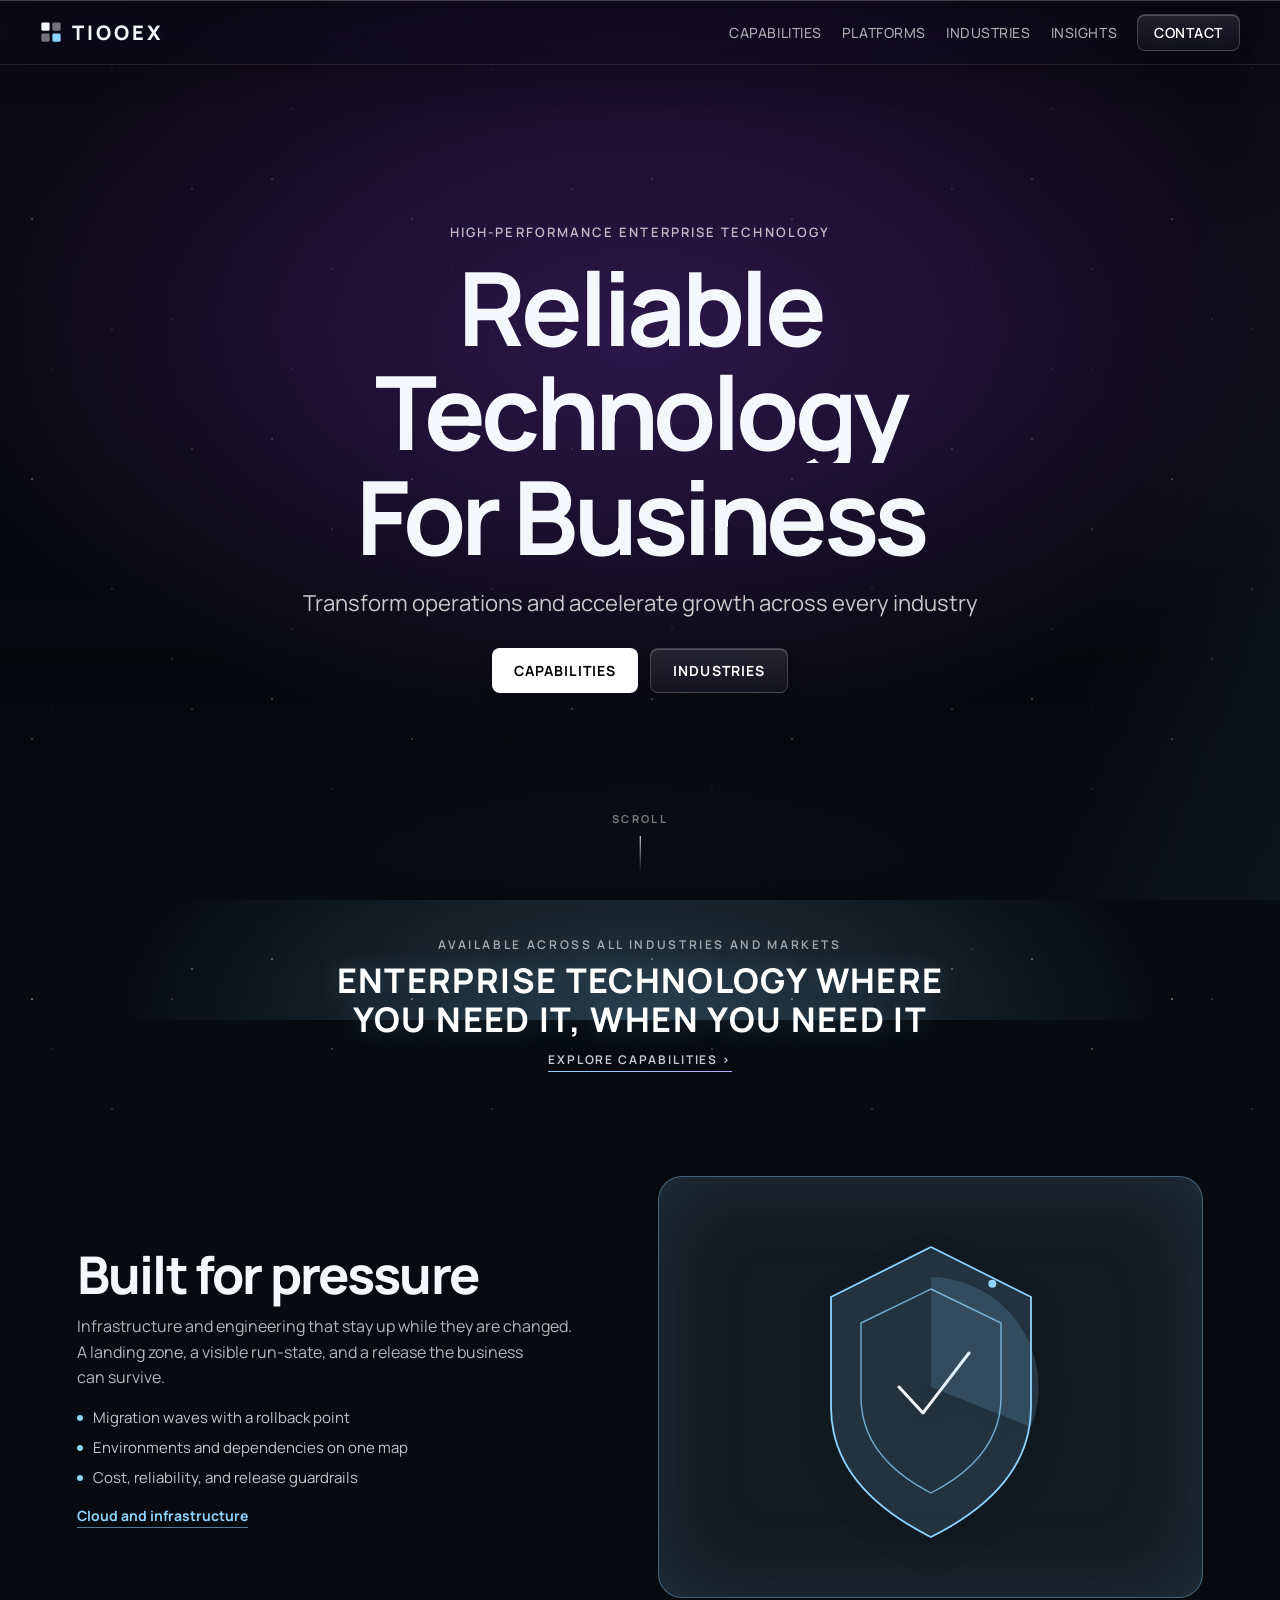
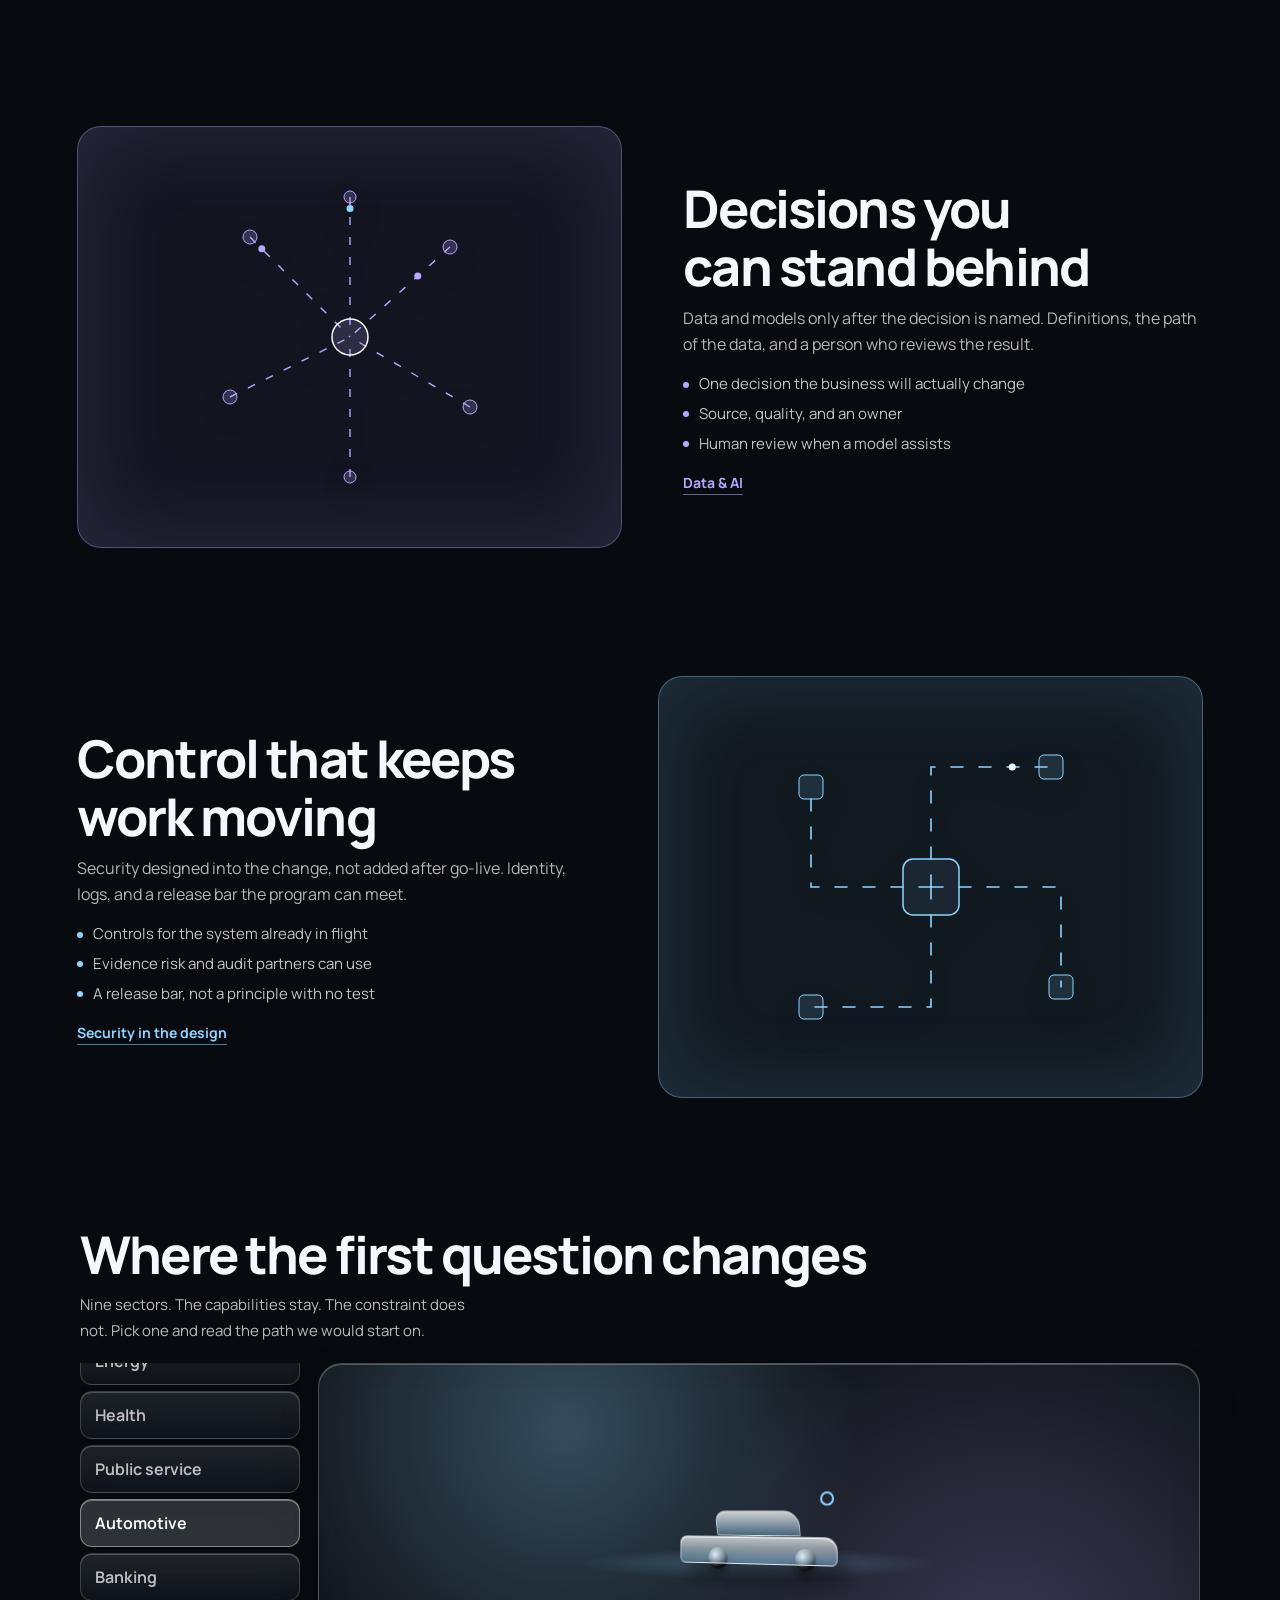
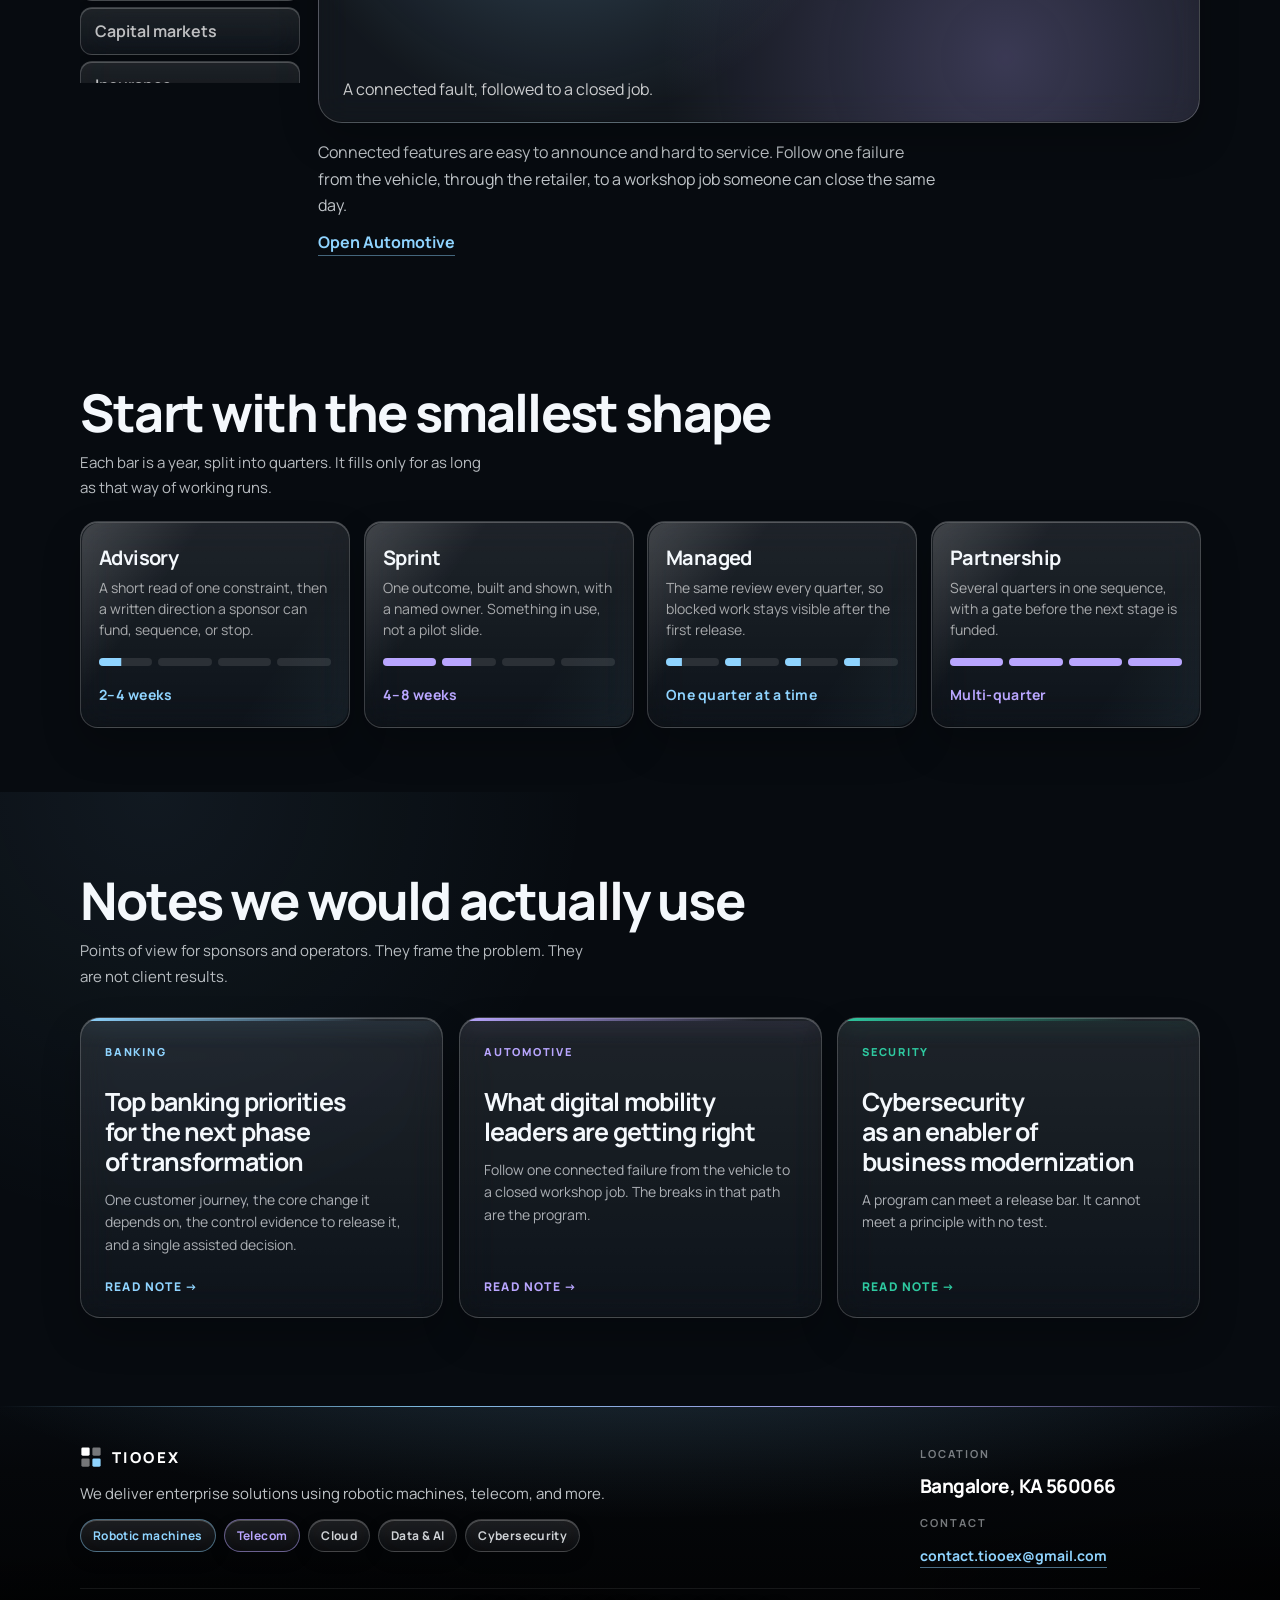
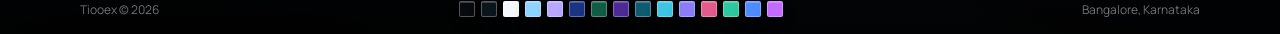
==== index.html @ 861d5cc8 "Fix Industries interaction and smooth scrolling Co-authored-by: Cursor <cursoragent@cursor.com>" ====
<!DOCTYPE html>
<html lang="en">
<head>
    <meta charset="UTF-8">
    <meta name="viewport" content="width=device-width, initial-scale=1.0">
    <title>Tiooex — Enterprise Solutions</title>
    <meta name="description" content="Tiooex delivers enterprise solutions using robotic machines, telecom, and more. Bangalore, KA 560066. Cloud, data, AI, and cybersecurity across nine industries.">
    <meta name="keywords" content="Tiooex, enterprise solutions, robotic machines, telecom, Bangalore, cloud, cybersecurity, data and AI">
    <meta name="author" content="Tiooex">
    <meta name="robots" content="index, follow">
    <meta name="theme-color" content="#070b10">
    <meta property="og:title" content="Tiooex — Enterprise Solutions">
    <meta property="og:description" content="Enterprise solutions using robotic machines, telecom, and more. Bangalore, KA 560066.">
    <meta property="og:type" content="website">
    <meta property="og:url" content="https://www.tiooex.in/">
    <meta property="og:site_name" content="Tiooex">
    <meta property="og:locale" content="en_IN">
    <meta name="twitter:card" content="summary">
    <meta name="twitter:title" content="Tiooex — Enterprise Solutions">
    <meta name="twitter:description" content="Enterprise solutions using robotic machines, telecom, and more. Bangalore, KA 560066.">
    <link rel="canonical" href="https://www.tiooex.in/">
    <link rel="icon" href="favicon.svg" type="image/svg+xml">
    <link rel="stylesheet" href="https://fonts.googleapis.com/css2?family=Manrope:wght@400;500;600;700;800&display=swap">
    <link rel="stylesheet" href="styles.css">
    <script>document.documentElement.classList.add("js")</script>
    <script type="application/ld+json">
    {
        "@context": "https://schema.org",
        "@graph": [
            {
                "@type": "Organization",
                "name": "Tiooex",
                "url": "https://www.tiooex.in/",
                "logo": "https://www.tiooex.in/favicon.svg",
                "description": "We deliver enterprise solutions using robotic machines, telecom, and more.",
                "address": {
                    "@type": "PostalAddress",
                    "addressLocality": "Bangalore",
                    "addressRegion": "KA",
                    "postalCode": "560066",
                    "addressCountry": "IN"
                },
                "areaServed": "Worldwide"
            },
            {
                "@type": "WebSite",
                "name": "Tiooex",
                "url": "https://www.tiooex.in/",
                "description": "Enterprise solutions using robotic machines, telecom, and more. Bangalore, KA 560066.",
                "publisher": { "@type": "Organization", "name": "Tiooex" }
            }
        ]
    }
    </script>
    <script defer src="content.js"></script>
    <script defer src="script.js"></script>
</head>
<body class="page-home">
    <a class="skip-link" href="#main">Skip to content</a>
    <div class="progress" aria-hidden="true"></div>

    <nav class="site-nav" id="site-nav">
        <div class="nav-wrap">
            <a href="index.html" class="brand">
                <svg class="logo-mark" viewBox="0 0 32 32" aria-hidden="true"><rect x="2" y="2" width="12" height="12" rx="2" fill="currentColor"/><rect x="18" y="2" width="12" height="12" rx="2" fill="currentColor" opacity=".45"/><rect x="2" y="18" width="12" height="12" rx="2" fill="currentColor" opacity=".45"/><rect x="18" y="18" width="12" height="12" rx="2" fill="#8fd4ff"/></svg>
                Tiooex
            </a>
            <div class="nav-links">
                <a href="products.html">Capabilities</a>
                <a href="platforms.html">Platforms</a>
                <a href="services.html">Industries</a>
                <a href="blogs.html">Insights</a>
                <a href="#site-footer" class="btn-nav">Contact</a>
            </div>
            <button class="mobile-toggle" id="mobile-toggle" aria-label="Open menu">&#9776;</button>
        </div>
        <div style="max-width:1200px;margin:0 auto;padding:0 24px">
            <div class="mobile-panel" id="mobile-panel">
                <a href="products.html">Capabilities</a>
                <a href="platforms.html">Platforms</a>
                <a href="services.html">Industries</a>
                <a href="blogs.html">Insights</a>
                <a href="#site-footer">Contact</a>
            </div>
        </div>
    </nav>

    <main id="main">
        <div class="home-open">
        <div class="sky" aria-hidden="true">
            <div class="sky-stars"></div>
            <div class="sky-stars sky-stars-far"></div>
            <div class="sky-glow"></div>
            <span class="sat"></span>
        </div>
        <section class="home-hero">
            <div class="home-hero-copy">
                <p class="hero-eyebrow">High-performance enterprise technology</p>
                <h1 class="hero-title">
                    <span>Reliable</span>
                    <span>Technology</span>
                    <span>For Business</span>
                </h1>
                <p class="hero-sub">Transform operations and accelerate growth across every industry</p>
                <div class="hero-actions">
                    <a class="btn btn-primary" href="products.html">Capabilities</a>
                    <a class="btn btn-secondary" href="services.html">Industries</a>
                </div>
            </div>
            <a class="scroll-cue" href="#line">Scroll</a>
        </section>

        <section class="hline" id="line">
            <p>Available across all industries and markets</p>
            <h2>Enterprise technology where you need it, when you need it</h2>
            <a href="products.html">Explore capabilities</a>
        </section>
        </div>

        <section class="story" id="work">
            <article class="swap tone-ice">
                <div class="swap-copy reveal">
                    <h2>Built for pressure</h2>
                    <p>Infrastructure and engineering that stay up while they are changed. A landing zone, a visible run-state, and a release the business can survive.</p>
                    <ul class="swap-points">
                        <li>Migration waves with a rollback point</li>
                        <li>Environments and dependencies on one map</li>
                        <li>Cost, reliability, and release guardrails</li>
                    </ul>
                    <a class="swap-link" href="products.html#cloud">Cloud and infrastructure</a>
                </div>
                <div class="swap-visual reveal">
                    <svg viewBox="0 0 520 420" class="anim-svg">
                        <path d="M260 70 L360 120 L360 230 Q360 310 260 360 Q160 310 160 230 L160 120 Z" fill="rgba(143,212,255,.14)" stroke="#8fd4ff" stroke-width="1.8" class="anim-draw"/>
                        <path d="M260 112 L330 146 L330 220 Q330 280 260 316 Q190 280 190 220 L190 146 Z" fill="none" stroke="rgba(143,212,255,.75)" stroke-width="1.4" class="anim-draw"/>
                        <polyline points="228,210 252,236 298,176" fill="none" stroke="#f4f8fc" stroke-width="3" stroke-linecap="round" stroke-linejoin="round" class="anim-draw"/>
                        <g class="radar">
                            <path d="M260 210 L260 100 A110 110 0 0 1 360 250 Z" fill="rgba(143,212,255,.16)"/>
                        </g>
                        <circle r="4" fill="#8fd4ff"><animateMotion dur="8s" repeatCount="indefinite" path="M260,210 m-120,0 a120,120 0 1,1 240,0 a120,120 0 1,1 -240,0"/></circle>
                    </svg>
                </div>
            </article>
            <article class="swap is-flip tone-violet">
                <div class="swap-copy reveal">
                    <h2>Decisions you can stand behind</h2>
                    <p>Data and models only after the decision is named. Definitions, the path of the data, and a person who reviews the result.</p>
                    <ul class="swap-points">
                        <li>One decision the business will actually change</li>
                        <li>Source, quality, and an owner</li>
                        <li>Human review when a model assists</li>
                    </ul>
                    <a class="swap-link" href="products.html#data-ai">Data &amp; AI</a>
                </div>
                <div class="swap-visual reveal">
                    <svg viewBox="0 0 520 420" class="anim-svg">
                        <g stroke="#b9a6ff" stroke-width="1.4" class="dash-flow">
                            <line x1="160" y1="110" x2="260" y2="210"/><line x1="360" y1="120" x2="260" y2="210"/>
                            <line x1="140" y1="270" x2="260" y2="210"/><line x1="380" y1="280" x2="260" y2="210"/>
                            <line x1="260" y1="70" x2="260" y2="210"/><line x1="260" y1="350" x2="260" y2="210"/>
                        </g>
                        <circle cx="160" cy="110" r="7" fill="rgba(185,166,255,.2)" stroke="#b9a6ff" class="anim-pulse"/>
                        <circle cx="360" cy="120" r="7" fill="rgba(185,166,255,.2)" stroke="#b9a6ff" class="anim-pulse"/>
                        <circle cx="140" cy="270" r="7" fill="rgba(185,166,255,.2)" stroke="#b9a6ff" class="anim-pulse"/>
                        <circle cx="380" cy="280" r="7" fill="rgba(185,166,255,.2)" stroke="#b9a6ff" class="anim-pulse"/>
                        <circle cx="260" cy="70" r="6" fill="rgba(185,166,255,.2)" stroke="#b9a6ff" class="anim-pulse"/>
                        <circle cx="260" cy="350" r="6" fill="rgba(185,166,255,.2)" stroke="#b9a6ff" class="anim-pulse"/>
                        <circle cx="260" cy="210" r="18" fill="rgba(185,166,255,.16)" stroke="#f4f8fc" stroke-width="1.5" class="core"/>
                        <circle r="3.5" fill="#b9a6ff"><animateMotion dur="2.4s" repeatCount="indefinite" path="M160,110 L260,210"/></circle>
                        <circle r="3.5" fill="#8fd4ff"><animateMotion dur="2.8s" repeatCount="indefinite" path="M380,280 L260,210 L260,70"/></circle>
                        <circle r="3.5" fill="#b9a6ff"><animateMotion dur="3.2s" repeatCount="indefinite" path="M140,270 L260,210 L360,120"/></circle>
                    </svg>
                </div>
            </article>
            <article class="swap tone-ice">
                <div class="swap-copy reveal">
                    <h2>Control that keeps work moving</h2>
                    <p>Security designed into the change, not added after go-live. Identity, logs, and a release bar the program can meet.</p>
                    <ul class="swap-points">
                        <li>Controls for the system already in flight</li>
                        <li>Evidence risk and audit partners can use</li>
                        <li>A release bar, not a principle with no test</li>
                    </ul>
                    <a class="swap-link" href="products.html#cybersecurity">Security in the design</a>
                </div>
                <div class="swap-visual reveal">
                    <svg viewBox="0 0 520 420" class="anim-svg">
                        <g fill="none" stroke="#8fd4ff" stroke-width="1.6" stroke-linecap="round">
                            <path d="M260 210 L260 90 L380 90" class="circuit"/>
                            <path d="M260 210 L390 210 L390 310" class="circuit"/>
                            <path d="M260 210 L260 330 L140 330" class="circuit"/>
                            <path d="M260 210 L140 210 L140 110" class="circuit"/>
                        </g>
                        <rect x="232" y="182" width="56" height="56" rx="10" fill="rgba(143,212,255,.08)" stroke="#8fd4ff" stroke-width="1.5"/>
                        <rect x="368" y="78" width="24" height="24" rx="5" fill="rgba(143,212,255,.12)" stroke="#8fd4ff" class="anim-pulse"/>
                        <rect x="378" y="298" width="24" height="24" rx="5" fill="rgba(143,212,255,.12)" stroke="#8fd4ff" class="anim-pulse"/>
                        <rect x="128" y="318" width="24" height="24" rx="5" fill="rgba(143,212,255,.12)" stroke="#8fd4ff" class="anim-pulse"/>
                        <rect x="128" y="98" width="24" height="24" rx="5" fill="rgba(143,212,255,.12)" stroke="#8fd4ff" class="anim-pulse"/>
                        <circle r="3.5" fill="#f4f8fc"><animateMotion dur="3.2s" repeatCount="indefinite" path="M260,210 L260,90 L380,90"/></circle>
                    </svg>
                </div>
            </article>
        </section>

        <section class="seg seg-alt" id="industries">
            <header class="seg-head">
                <h2>Where the first question changes</h2>
                <p class="section-lead">Nine sectors. The capabilities stay. The constraint does not. Pick one and read the path we would start on.</p>
            </header>
            <div class="stage">
                <div class="stage-list" role="group" aria-label="Industries">
                    <button type="button" data-pick="automotive" data-line="A connected fault, followed to a closed job." data-note="Connected features are easy to announce and hard to service. Follow one failure from the vehicle, through the retailer, to a workshop job someone can close the same day." data-href="services.html#automotive" aria-pressed="true">Automotive</button>
                    <button type="button" data-pick="banking" data-line="One customer journey. Shared facts." data-note="Channel, core, and risk often run as separate programs. The work that holds is one journey whose failure cost is known, with the same facts for the customer, the control function, and the product owner." data-href="services.html#banking" aria-pressed="false">Banking</button>
                    <button type="button" data-pick="markets" data-line="Request, book, and risk on one path." data-note="The core is rarely one system. It is the path from a client request to booking, risk, and reporting. Count the manual bridges before selecting another platform." data-href="services.html#capital-markets" aria-pressed="false">Capital markets</button>
                    <button type="button" data-pick="insurance" data-line="The claim queue, not another portal." data-note="A portal in front of the same handoffs keeps the queue. Start with the claim type that costs the most, and the evidence two teams currently do not trust." data-href="services.html#insurance" aria-pressed="false">Insurance</button>
                    <button type="button" data-pick="retail" data-line="From intent to a completed order." data-note="The channel and the order system disagree more often than the campaign does. Follow one order from intent to cash, and fix where price, stock, or eligibility is still manual." data-href="services.html#retail" aria-pressed="false">Retail</button>
                    <button type="button" data-pick="industrial" data-line="The decision that waits on the floor." data-note="Planning and the line often work from different pictures of demand and inventory. One product family, its suppliers, and the weekly decision that is currently late." data-href="services.html#industrial" aria-pressed="false">Industrial</button>
                    <button type="button" data-pick="energy" data-line="Field work and the control room, same day." data-note="The field and the control room should not wait on a status meeting. One job type that can be seen, assigned, and closed with the same facts in both places." data-href="services.html#energy" aria-pressed="false">Energy</button>
                    <button type="button" data-pick="health" data-line="The handoff that arrives late." data-note="Handoffs fail when the next team receives the case after the decision window. Map one handoff that is routinely late, and the record both sides will actually use." data-href="services.html#health" aria-pressed="false">Health</button>
                    <button type="button" data-pick="public" data-line="Access that still works on a bad day." data-note="A service that only works for the expected case fails the people who need it most. Design the access path, the exception, and the evidence that remains when the usual route is down." data-href="services.html#public-service" aria-pressed="false">Public service</button>
                </div>
                <div class="stage-panel">
                <div class="stage-canvas">
                    <p class="scene-line" id="scene-line">A connected fault, followed to a closed job.</p>
                    <div class="scene is-on" data-scene="automotive">
                        <div class="d3 d3-auto" aria-hidden="true">
                            <div class="floor"></div>
                            <div class="auto">
                                <b class="roof"></b>
                                <b class="body"></b>
                                <b class="whl a"></b>
                                <b class="whl b"></b>
                                <i class="ping"></i>
                            </div>
                        </div>
                    </div>
                    <div class="scene" data-scene="banking">
                        <div class="d3 d3-bank" aria-hidden="true">
                            <div class="floor"></div>
                            <div class="bank">
                                <b class="ped"></b>
                                <b class="col"></b><b class="col"></b><b class="col"></b><b class="col"></b>
                                <b class="base"></b>
                                <i class="chip"></i>
                            </div>
                        </div>
                    </div>
                    <div class="scene" data-scene="markets">
                        <div class="d3 d3-mkt" aria-hidden="true">
                            <div class="floor"></div>
                            <div class="bars">
                                <i style="--h:64px"></i><i style="--h:96px"></i><i style="--h:52px"></i>
                                <i style="--h:120px"></i><i style="--h:78px"></i><i style="--h:140px"></i>
                            </div>
                        </div>
                    </div>
                    <div class="scene" data-scene="insurance">
                        <div class="d3 d3-ins" aria-hidden="true">
                            <div class="shield3"><b></b><b></b><i></i></div>
                        </div>
                    </div>
                    <div class="scene" data-scene="retail">
                        <div class="d3 d3-box" aria-hidden="true">
                            <div class="floor"></div>
                            <div class="parcel"><b class="front"></b><b class="top"></b><b class="side"></b></div>
                        </div>
                    </div>
                    <div class="scene" data-scene="industrial">
                        <div class="d3 d3-gear" aria-hidden="true">
                            <div class="mesh">
                                <div class="cog"><i></i><i></i><i></i><i></i><i></i><i></i><i></i><i></i><b></b></div>
                                <div class="cog sm"><i></i><i></i><i></i><i></i><i></i><i></i><i></i><i></i><b></b></div>
                            </div>
                        </div>
                    </div>
                    <div class="scene" data-scene="energy">
                        <div class="d3 d3-orb" aria-hidden="true">
                            <div class="core"></div>
                            <div class="orbit o1"><i></i></div>
                            <div class="orbit o2"><i></i></div>
                            <div class="node"></div>
                        </div>
                    </div>
                    <div class="scene" data-scene="health">
                        <div class="d3 d3-pulse" aria-hidden="true">
                            <div class="cross"><b></b><b></b></div>
                            <i class="beat"></i><i class="beat b2"></i>
                        </div>
                    </div>
                    <div class="scene" data-scene="public">
                        <div class="d3 d3-net" aria-hidden="true">
                            <div class="cluster">
                                <b></b><b></b><b></b><b></b><b></b>
                            </div>
                        </div>
                    </div>
                </div>
                <div class="stage-copy">
                    <p id="scene-note">Connected features are easy to announce and hard to service. Follow one failure from the vehicle, through the retailer, to a workshop job someone can close the same day.</p>
                    <a id="scene-more" href="services.html#automotive">Open Automotive</a>
                </div>
                </div>
            </div>
        </section>

        <section class="seg" id="engagement">
            <header class="seg-head">
                <h2>Start with the smallest shape</h2>
                <p class="section-lead">Each bar is a year, split into quarters. It fills only for as long as that way of working runs.</p>
            </header>
            <div class="engage-row">
                <article>
                    <h3>Advisory</h3>
                    <p>A short read of one constraint, then a written direction a sponsor can fund, sequence, or stop.</p>
                    <div class="quarters q-weeks" aria-hidden="true"><span></span><span></span><span></span><span></span></div>
                    <p class="span-label">2–4 weeks</p>
                </article>
                <article>
                    <h3>Sprint</h3>
                    <p>One outcome, built and shown, with a named owner. Something in use, not a pilot slide.</p>
                    <div class="quarters q-sprint" aria-hidden="true"><span></span><span></span><span></span><span></span></div>
                    <p class="span-label">4–8 weeks</p>
                </article>
                <article>
                    <h3>Managed</h3>
                    <p>The same review every quarter, so blocked work stays visible after the first release.</p>
                    <div class="quarters q-quarter" aria-hidden="true"><span></span><span></span><span></span><span></span></div>
                    <p class="span-label">One quarter at a time</p>
                </article>
                <article>
                    <h3>Partnership</h3>
                    <p>Several quarters in one sequence, with a gate before the next stage is funded.</p>
                    <div class="quarters q-multi" aria-hidden="true"><span></span><span></span><span></span><span></span></div>
                    <p class="span-label">Multi-quarter</p>
                </article>
            </div>
        </section>

        <section class="seg" id="notes">
            <header class="seg-head">
                <h2>Notes we would actually use</h2>
                <p class="section-lead">Points of view for sponsors and operators. They frame the problem. They are not client results.</p>
            </header>
            <div class="note-list">
                <a href="blogs.html#banking-priorities">
                    <span>Banking</span>
                    <strong>Top banking priorities for the next phase of transformation</strong>
                    <p>One customer journey, the core change it depends on, the control evidence to release it, and a single assisted decision.</p>
                </a>
                <a href="blogs.html#digital-mobility">
                    <span>Automotive</span>
                    <strong>What digital mobility leaders are getting right</strong>
                    <p>Follow one connected failure from the vehicle to a closed workshop job. The breaks in that path are the program.</p>
                </a>
                <a href="blogs.html#cybersecurity-enabler">
                    <span>Security</span>
                    <strong>Cybersecurity as an enabler of business modernization</strong>
                    <p>A program can meet a release bar. It cannot meet a principle with no test.</p>
                </a>
            </div>
        </section>

    </main>

    <footer class="site-footer" id="site-footer">
        <div class="footer-main">
            <div>
                <a href="index.html" class="footer-brand">
                    <svg class="logo-mark" viewBox="0 0 32 32" aria-hidden="true"><rect x="2" y="2" width="12" height="12" rx="2" fill="currentColor"/><rect x="18" y="2" width="12" height="12" rx="2" fill="currentColor" opacity=".45"/><rect x="2" y="18" width="12" height="12" rx="2" fill="currentColor" opacity=".45"/><rect x="18" y="18" width="12" height="12" rx="2" fill="#8fd4ff"/></svg>
                    Tiooex
                </a>
                <p class="footer-lead">We deliver enterprise solutions using robotic machines, telecom, and more.</p>
                <ul class="footer-pills">
                    <li>Robotic machines</li>
                    <li>Telecom</li>
                    <li>Cloud</li>
                    <li>Data &amp; AI</li>
                    <li>Cybersecurity</li>
                </ul>
            </div>
            <address class="footer-card">
                <p class="footer-heading">Location</p>
                <p class="footer-place">Bangalore, KA 560066</p>
                <p class="footer-heading">Contact</p>
                <a class="footer-mail" href="#site-footer">Email</a>
            </address>
        </div>
        <div class="footer-bottom">
            <p>Tiooex &copy; 2026</p>
            <ul class="footer-palette" aria-label="Tiooex website color palette">
                <li aria-label="Midnight black"></li><li aria-label="Deep surface"></li>
                <li aria-label="Cloud white"></li><li aria-label="Ice blue"></li>
                <li aria-label="Soft violet"></li><li aria-label="Navy"></li>
                <li aria-label="Industry green"></li><li aria-label="Insight purple"></li>
                <li aria-label="Platform teal"></li><li aria-label="Cyan"></li>
                <li aria-label="Indigo"></li><li aria-label="Rose"></li>
                <li aria-label="Mint"></li><li aria-label="Blue"></li>
                <li aria-label="Orchid"></li>
            </ul>
            <p>Bangalore, Karnataka</p>
        </div>
    </footer>
</body>
</html>
---- styles.css ----
/* ── Reset & Base ── */
*,*::before,*::after{box-sizing:border-box;margin:0;padding:0}
html,body{scroll-behavior:smooth}
body{
    font-family:'Manrope',system-ui,-apple-system,sans-serif;
    background:#070b10;
    color:#f4f8fc;
    overflow-x:hidden;
    -webkit-font-smoothing:antialiased;
}
a{text-decoration:none;color:inherit}
img{max-width:100%;display:block}
button{cursor:pointer;font-family:inherit}
.stage-list,
.engage-row,
.note-list,
.mobile-panel,
.drawer,
.reader{
    scroll-behavior:smooth;
    -webkit-overflow-scrolling:touch;
}
main section[id],
main article[id],
.cap-card[id],
.strip[id]{scroll-margin-top:112px}
.hero-title,
.seg-head h2,
.swap-copy h2,
.plat-copy h2,
.cta-section h2,
.strip-copy h2,
.note-list strong{text-wrap:balance}
.hero-sub,
.section-lead,
.swap-copy p,
.plat-copy p,
.cta-section > p,
.note-list p{text-wrap:pretty}

/* ── Container ── */
.container{
    width:min(1200px,calc(100% - 48px));
    margin:0 auto;
}

/* ── Promo bar ── */
.promo-bar{
    position:fixed;
    top:0;left:0;right:0;
    z-index:100;
    height:38px;
    display:flex;
    align-items:center;
    justify-content:center;
    background:#111;
    border-bottom:1px solid rgba(255,255,255,0.06);
    text-align:center;
    padding:0 16px;
    font-size:13px;
    color:rgba(255,255,255,0.7);
    letter-spacing:0.02em;
    white-space:nowrap;
    overflow:hidden;
    text-overflow:ellipsis;
}
.promo-bar a{
    color:#fff;
    text-decoration:underline;
    text-underline-offset:2px;
    margin:0 4px;
}
.promo-dot{opacity:0.45;margin:0 2px}

/* ── Navigation ── */
.site-nav{
    position:fixed;
    top:38px;left:0;right:0;
    z-index:90;
    --nav-bottom:102px;
    padding:0 24px;
    transition:background 0.3s,backdrop-filter 0.3s,border-color 0.3s;
}
.site-nav.scrolled{
    background:rgba(0,0,0,0.85);
    backdrop-filter:blur(16px);
    border-bottom:1px solid rgba(255,255,255,0.06);
}
.nav-wrap{
    display:flex;
    align-items:center;
    justify-content:space-between;
    height:64px;
    max-width:1200px;
    margin:0 auto;
}
.brand{
    display:flex;
    align-items:center;
    gap:10px;
    font-weight:900;
    font-size:20px;
    letter-spacing:0.18em;
    text-transform:uppercase;
}
.site-nav .brand{
    font-style:normal;
    font-weight:800;
    letter-spacing:.15em;
    text-shadow:0 1px 18px rgba(143,212,255,.12);
}
.brand-badge{display:none}
.nav-links{
    display:flex;
    align-items:center;
    gap:20px;
    font-size:14px;
    font-weight:500;
    color:rgba(255,255,255,0.65);
    letter-spacing:0.04em;
    text-transform:uppercase;
}
.nav-links a:hover{color:#fff}
.nav-links .btn-nav{
    padding:8px 16px;
    border:1px solid rgba(255,255,255,0.2);
    border-radius:8px;
    color:#fff;
    font-weight:600;
    transition:all 0.2s;
}
.nav-links .btn-nav:hover{
    background:rgba(255,255,255,0.08);
    border-color:rgba(255,255,255,0.4);
}
.mobile-toggle{
    display:none;
    width:44px;height:44px;
    border:none;
    background:none;
    color:#fff;
    font-size:24px;
    position:relative;
    z-index:2;
    flex:none;
    touch-action:manipulation;
}
.mobile-panel{display:none}
.mobile-panel a{
    display:block;
    padding:14px 20px;
    color:rgba(255,255,255,0.7);
    font-size:15px;
    text-transform:uppercase;
    letter-spacing:0.06em;
    border-bottom:1px solid rgba(255,255,255,0.04);
}
.mobile-panel a:last-child{border-bottom:none}
.mobile-panel a:hover{color:#fff;background:rgba(255,255,255,0.03)}
.mobile-panel button{
    display:block;width:100%;text-align:left;padding:14px 20px;
    background:none;border:0;border-bottom:1px solid rgba(255,255,255,0.04);
    color:rgba(255,255,255,0.7);font-size:15px;text-transform:uppercase;letter-spacing:0.06em;
}
.mobile-panel button:hover{color:#fff;background:rgba(255,255,255,0.03)}
.linkish{background:none;border:0;padding:0;color:rgba(255,255,255,0.45);font:inherit;font-size:11px}
.linkish:hover{color:#fff}

/* ── Buttons ── */
.btn{
    display:inline-flex;
    align-items:center;
    justify-content:center;
    padding:12px 22px;
    border-radius:8px;
    border:none;
    font-weight:700;
    font-size:14px;
    letter-spacing:0.08em;
    text-transform:uppercase;
    transition:all 0.25s;
    cursor:pointer;
}
.btn-primary{
    background:#fff;
    color:#000;
}
.btn-primary:hover{
    background:rgba(255,255,255,0.88);
    transform:translateY(-1px);
}
.btn-secondary{
    background:transparent;
    border:1px solid rgba(255,255,255,0.25);
    color:#fff;
}
.btn-secondary:hover{
    border-color:rgba(255,255,255,0.5);
    background:rgba(255,255,255,0.05);
}

/* ── Hero (full-screen) ── */
.hero-full{
    position:relative;
    width:100%;
    height:100vh;
    height:100dvh;
    min-height:100vh;
    display:flex;
    flex-direction:column;
    justify-content:center;
    align-items:center;
    text-align:center;
    padding:128px 24px 72px;
    overflow:hidden;
}
.hero-bg{
    position:absolute;
    inset:0;
    z-index:0;
    background:
        radial-gradient(ellipse 80% 60% at 50% 20%, rgba(30,30,50,0.7), transparent),
        radial-gradient(ellipse 50% 50% at 80% 80%, rgba(15,15,40,0.5), transparent),
        radial-gradient(ellipse 40% 40% at 20% 70%, rgba(10,10,30,0.4), transparent),
        #000;
}

/* ── Homepage color wash on load ── */
.page-home .hero-bg::before{
    content:'';
    position:absolute;
    inset:0;
    z-index:1;
    background:
        radial-gradient(circle 600px at 30% 40%, rgba(30,170,200,0.22), transparent),
        radial-gradient(circle 500px at 70% 60%, rgba(20,90,160,0.16), transparent),
        radial-gradient(circle 400px at 50% 80%, rgba(143,212,255,0.08), transparent);
    animation:colorWash 12s ease-in-out infinite alternate;
    pointer-events:none;
}
.page-home .hero-full{
    animation:heroFadeIn 1.8s ease both;
}
.page-home .hero-title{
    animation:titleReveal 1.2s cubic-bezier(0.16,1,0.3,1) 0.3s both;
}
.page-home .hero-eyebrow{
    animation:fadeSlideUp 0.8s ease 0.1s both;
}
.page-home .hero-sub{
    animation:fadeSlideUp 0.8s ease 0.6s both;
}
.page-home .hero-link,
.page-home .hero-cta{
    animation:fadeSlideUp 0.8s ease 0.9s both;
}
.page-home .plan-strip{
    animation:fadeSlideUp 1s ease 1.2s both;
}
@keyframes colorWash{
    0%{
        filter:hue-rotate(0deg) brightness(1);
        opacity:0.6;
    }
    33%{
        filter:hue-rotate(40deg) brightness(1.1);
        opacity:0.8;
    }
    66%{
        filter:hue-rotate(-30deg) brightness(0.9);
        opacity:0.7;
    }
    100%{
        filter:hue-rotate(20deg) brightness(1.05);
        opacity:0.9;
    }
}
@keyframes heroFadeIn{
    0%{opacity:0}
    100%{opacity:1}
}
@keyframes titleReveal{
    0%{
        opacity:0;
        transform:translateY(40px) scale(0.95);
        filter:blur(8px);
    }
    100%{
        opacity:1;
        transform:translateY(0) scale(1);
        filter:blur(0);
    }
}
@keyframes fadeSlideUp{
    0%{
        opacity:0;
        transform:translateY(20px);
    }
    100%{
        opacity:1;
        transform:translateY(0);
    }
}

/* ══════════════════════════════════════════════
   GLOBAL COLOR WASH — all sections, all pages
   Subtler than hero (0.25 opacity vs 0.6-0.9)
   Each page gets its own color palette
   ══════════════════════════════════════════════ */
.fs-section,
.steps-section,
.cta-section,
.avail-banner{
    position:relative;
    overflow:hidden;
}
.fs-section::before,
.steps-section::before,
.cta-section::before,
.avail-banner::before{
    content:'';
    position:absolute;
    inset:0;
    pointer-events:none;
    z-index:0;
    opacity:0;
    animation:sectionColorFadeIn 1.5s ease forwards;
}
.fs-section > *,
.steps-section > *,
.cta-section > *,
.avail-banner > *{
    position:relative;
    z-index:1;
}
@keyframes sectionColorFadeIn{
    0%{opacity:0}
    100%{opacity:1}
}

/* ─ Home: indigo-purple subtle wash ─ */
.page-home .fs-section::before,
.page-home .steps-section::before,
.page-home .cta-section::before,
.page-home .avail-banner::before{
    background:
        radial-gradient(ellipse 70% 50% at 20% 50%, rgba(20,140,170,0.12), transparent),
        radial-gradient(ellipse 60% 40% at 80% 60%, rgba(30,90,160,0.08), transparent);
    animation:sectionColorFadeIn 1.5s ease forwards, colorDriftHome 16s ease-in-out infinite alternate;
}
@keyframes colorDriftHome{
    0%{filter:hue-rotate(0deg);opacity:0.7}
    50%{filter:hue-rotate(25deg);opacity:1}
    100%{filter:hue-rotate(-15deg);opacity:0.8}
}

/* ─ Products: cyan drift ─ */
.page-products .fs-section::before,
.page-products .steps-section::before,
.page-products .cta-section::before{
    background:
        radial-gradient(ellipse 70% 50% at 25% 50%, rgba(20,140,170,0.14), transparent),
        radial-gradient(ellipse 50% 40% at 80% 40%, rgba(15,120,150,0.09), transparent);
    animation:sectionColorFadeIn 1.5s ease forwards, colorDriftProducts 16s ease-in-out infinite alternate;
}
@keyframes colorDriftProducts{
    0%{filter:hue-rotate(0deg);opacity:0.7}
    50%{filter:hue-rotate(12deg);opacity:1}
    100%{filter:hue-rotate(-8deg);opacity:0.8}
}
/* Products card grid wrap */
.page-products .cap-grid-wrap{
    position:relative;
    overflow:hidden;
}
.page-products .cap-grid-wrap::before{
    content:'';
    position:absolute;
    inset:0;
    pointer-events:none;
    z-index:0;
    background:
        radial-gradient(ellipse 70% 50% at 25% 40%, rgba(20,140,170,0.14), transparent),
        radial-gradient(ellipse 50% 40% at 80% 60%, rgba(15,120,150,0.09), transparent);
    animation:sectionColorFadeIn 1.5s ease forwards, colorDriftProducts 16s ease-in-out infinite alternate;
}
.page-products .cap-grid-wrap > *{
    position:relative;
    z-index:1;
}

/* ─ Services: teal-green drift ─ */
.page-services .fs-section::before,
.page-services .steps-section::before,
.page-services .cta-section::before{
    background:
        radial-gradient(ellipse 70% 50% at 25% 50%, rgba(20,140,170,0.14), transparent),
        radial-gradient(ellipse 50% 40% at 80% 40%, rgba(15,120,150,0.09), transparent);
    animation:sectionColorFadeIn 1.5s ease forwards, colorDriftServices 18s ease-in-out infinite alternate;
}
@keyframes colorDriftServices{
    0%{filter:hue-rotate(0deg);opacity:0.7}
    50%{filter:hue-rotate(15deg);opacity:1}
    100%{filter:hue-rotate(-20deg);opacity:0.8}
}

/* ─ Blogs: purple-magenta drift ─ */
.page-blogs .fs-section::before,
.page-blogs .steps-section::before,
.page-blogs .cta-section::before{
    background:
        radial-gradient(ellipse 70% 50% at 70% 50%, rgba(20,140,170,0.14), transparent),
        radial-gradient(ellipse 50% 40% at 25% 60%, rgba(15,120,150,0.09), transparent);
    animation:sectionColorFadeIn 1.5s ease forwards, colorDriftBlogs 15s ease-in-out infinite alternate;
}
@keyframes colorDriftBlogs{
    0%{filter:hue-rotate(0deg);opacity:0.7}
    50%{filter:hue-rotate(-20deg);opacity:1}
    100%{filter:hue-rotate(15deg);opacity:0.85}
}

/* Alternating sections get slightly shifted wash position */
.fs-section.bg-dark::before{
    transform:scaleX(-1);
}

.hero-bg::after{
    content:'';
    position:absolute;
    inset:0;
    background:
        radial-gradient(1px 1px at 20% 30%, rgba(255,255,255,0.3), transparent),
        radial-gradient(1px 1px at 40% 70%, rgba(255,255,255,0.2), transparent),
        radial-gradient(1px 1px at 60% 20%, rgba(255,255,255,0.25), transparent),
        radial-gradient(1px 1px at 80% 60%, rgba(255,255,255,0.15), transparent),
        radial-gradient(1px 1px at 10% 80%, rgba(255,255,255,0.2), transparent),
        radial-gradient(1px 1px at 70% 45%, rgba(255,255,255,0.18), transparent),
        radial-gradient(1px 1px at 50% 90%, rgba(255,255,255,0.22), transparent),
        radial-gradient(1px 1px at 30% 50%, rgba(255,255,255,0.16), transparent),
        radial-gradient(1.5px 1.5px at 90% 10%, rgba(255,255,255,0.35), transparent),
        radial-gradient(1.5px 1.5px at 15% 55%, rgba(255,255,255,0.3), transparent);
    animation:twinkle 8s ease-in-out infinite alternate;
}
@keyframes twinkle{
    0%{opacity:0.4}
    100%{opacity:1}
}
.hero-content{
    position:relative;
    z-index:1;
    max-width:900px;
}
.hero-eyebrow{
    font-size:12px;
    font-weight:600;
    letter-spacing:0.14em;
    text-transform:uppercase;
    color:rgba(255,255,255,0.5);
    margin-bottom:12px;
}
.hero-title{
    font-size:clamp(36px,4.5vw,56px);
    font-weight:700;
    line-height:1.05;
    text-transform:none;
    letter-spacing:-0.03em;
    margin-bottom:14px;
}
.hero-sub{
    font-size:16px;
    color:rgba(255,255,255,0.6);
    line-height:1.5;
    max-width:600px;
    margin:0 auto 16px;
}
.hero-link{
    display:inline-flex;
    align-items:center;
    gap:6px;
    color:rgba(255,255,255,0.5);
    font-size:14px;
    font-weight:500;
    margin-bottom:32px;
    transition:color 0.2s;
}
.hero-link:hover{color:#fff}
.hero-cta{
    display:inline-flex;
    align-items:center;
    gap:8px;
    padding:16px 32px;
    background:rgba(255,255,255,0.1);
    border:1px solid rgba(255,255,255,0.15);
    border-radius:999px;
    color:#fff;
    font-size:14px;
    font-weight:600;
    letter-spacing:0.1em;
    text-transform:uppercase;
    transition:all 0.3s;
    cursor:pointer;
    text-decoration:none;
}
.hero-cta:hover{
    background:rgba(255,255,255,0.15);
    border-color:rgba(255,255,255,0.3);
}

/* ── Plan Cards (bottom of hero) ── */
.plan-strip{
    position:relative;
    z-index:1;
    display:grid;
    grid-template-columns:1fr 1fr;
    gap:1px;
    background:rgba(255,255,255,0.06);
    max-width:900px;
    margin:48px auto 0;
    border-radius:16px;
    overflow:hidden;
}
.plan-card{
    background:rgba(10,10,10,0.9);
    padding:36px 32px;
    text-align:left;
}
.plan-card:first-child{border-radius:16px 0 0 16px}
.plan-card:last-child{border-radius:0 16px 16px 0}
.plan-label{
    font-size:11px;
    font-weight:700;
    letter-spacing:0.2em;
    text-transform:uppercase;
    color:rgba(255,255,255,0.4);
    margin-bottom:12px;
}
.plan-card h3{
    font-size:22px;
    font-weight:800;
    margin-bottom:8px;
}
.plan-card p{
    color:rgba(255,255,255,0.55);
    font-size:14px;
    line-height:1.6;
    margin-bottom:20px;
}
.plan-actions{
    display:flex;
    gap:12px;
    flex-wrap:wrap;
}
.plan-actions .btn{
    padding:10px 22px;
    font-size:12px;
}

/* ── Availability Banner ── */
.avail-banner{
    background:#111;
    border-top:1px solid rgba(255,255,255,0.06);
    border-bottom:1px solid rgba(255,255,255,0.06);
    padding:48px 24px;
    text-align:center;
}
.avail-label{
    font-size:11px;
    letter-spacing:0.2em;
    text-transform:uppercase;
    color:rgba(255,255,255,0.4);
    margin-bottom:8px;
    font-weight:600;
}
.avail-banner h2{
    font-size:clamp(16px,2.5vw,24px);
    font-weight:800;
    text-transform:uppercase;
    letter-spacing:0.06em;
    margin-bottom:12px;
}
.avail-link{
    display:inline-flex;
    align-items:center;
    gap:6px;
    color:rgba(255,255,255,0.5);
    font-size:13px;
    font-weight:600;
    letter-spacing:0.06em;
    text-transform:uppercase;
    border-bottom:1px solid rgba(255,255,255,0.2);
    padding-bottom:2px;
    transition:color 0.2s,border-color 0.2s;
}
.avail-link:hover{
    color:#fff;
    border-color:rgba(255,255,255,0.5);
}

/* ── Full-viewport Sections ── */
.fs-section{
    min-height:0;
    display:flex;
    align-items:center;
    padding:72px 24px;
    position:relative;
    overflow:hidden;
}
.fs-section.bg-dark{background:#000}
.fs-section.bg-darker{background:#050505}
.fs-inner{
    max-width:1200px;
    margin:0 auto;
    width:100%;
}
.fs-split{
    display:grid;
    grid-template-columns:1fr 1fr;
    gap:40px;
    align-items:center;
}
.fs-split.reverse{direction:rtl}
.fs-split.reverse > *{direction:ltr}
.fs-text{max-width:520px}
.fs-eyebrow{
    font-size:11px;
    font-weight:700;
    letter-spacing:0.2em;
    text-transform:uppercase;
    color:rgba(255,255,255,0.4);
    margin-bottom:8px;
}
.fs-title{
    font-size:clamp(26px,3vw,36px);
    font-weight:800;
    line-height:1.12;
    text-transform:none;
    margin-bottom:12px;
}
.fs-desc{
    color:rgba(255,255,255,0.55);
    font-size:15px;
    line-height:1.65;
    margin-bottom:14px;
}
.fs-link{
    display:inline-flex;
    align-items:center;
    gap:6px;
    color:rgba(255,255,255,0.5);
    font-size:13px;
    font-weight:600;
    letter-spacing:0.06em;
    text-transform:uppercase;
    border-bottom:1px solid rgba(255,255,255,0.2);
    padding-bottom:2px;
    transition:color 0.2s;
}
.fs-link:hover{color:#fff}

/* ── Section Visuals ── */
.fs-visual{
    width:100%;
    aspect-ratio:4/3;
    border-radius:20px;
    overflow:hidden;
    position:relative;
    background:#0a0a0a;
    border:1px solid rgba(255,255,255,0.06);
}
.fs-visual img{
    width:100%;
    height:100%;
    object-fit:cover;
    display:block;
}
.fs-visual::after{
    content:'';
    position:absolute;
    inset:0;
    background:linear-gradient(180deg, rgba(0,0,0,0.15) 0%, rgba(0,0,0,0.05) 50%, rgba(0,0,0,0.2) 100%);
    pointer-events:none;
}

/* ── SVG Animated Illustrations ── */
.anim-svg{
    width:100%;
    height:100%;
    display:block;
}

/* Draw-in effect for paths/lines */
.anim-draw{
    stroke-dasharray:600;
    stroke-dashoffset:600;
    animation:drawIn 2s ease forwards;
}
@keyframes drawIn{
    to{stroke-dashoffset:0}
}

/* Pulsing glow on nodes */
.anim-pulse{
    animation:pulse 3s ease-in-out infinite;
}
@keyframes pulse{
    0%,100%{opacity:0.6;filter:drop-shadow(0 0 0 transparent)}
    50%{opacity:1;filter:drop-shadow(0 0 6px rgba(255,255,255,0.15))}
}

/* Floating elements */
.anim-float{
    animation:floatUp 5s ease-in-out infinite;
}
@keyframes floatUp{
    0%,100%{transform:translateY(0)}
    50%{transform:translateY(-10px)}
}

/* Connection line fade-in */
.anim-line{
    opacity:0;
    animation:lineIn 0.6s ease forwards;
}
@keyframes lineIn{
    to{opacity:1}
}

/* Speed lines stretch */
.anim-speed{
    stroke-dasharray:160;
    stroke-dashoffset:160;
    animation:speedIn 1.2s ease forwards, speedPulse 3s ease-in-out 1.2s infinite;
}
@keyframes speedIn{
    to{stroke-dashoffset:0}
}
@keyframes speedPulse{
    0%,100%{opacity:0.5}
    50%{opacity:1}
}

/* Rocket hover */
.anim-rocket{
    animation:rocketHover 4s ease-in-out infinite;
}
@keyframes rocketHover{
    0%,100%{transform:translate(0,0)}
    50%{transform:translate(6px,-4px)}
}

/* Flame flicker */
.anim-flame{
    animation:flame 0.4s ease-in-out infinite alternate;
}
@keyframes flame{
    0%{rx:18;ry:12;opacity:0.5}
    100%{rx:22;ry:8;opacity:0.9}
}

/* Progress bar fill */
.anim-progress{
    animation:fillBar 3s ease forwards infinite;
}
@keyframes fillBar{
    0%{width:0}
    70%{width:240px}
    100%{width:300px}
}

/* Bar chart grow */
.anim-bar{
    animation:barGrow 1s ease forwards;
    transform-origin:bottom;
    transform:scaleY(0);
}
@keyframes barGrow{
    to{transform:scaleY(1)}
}

/* ── Steps Section ── */
.steps-section{
    padding:72px 24px;
    background:#000;
    text-align:center;
}
.steps-section .fs-eyebrow,
.steps-section .fs-title{
    text-align:center;
}
.steps-section .fs-title{
    max-width:700px;
    margin:0 auto 28px;
}
.steps-section .fs-eyebrow{
    margin-bottom:20px;
}
.step-grid{
    display:grid;
    grid-template-columns:1fr 1fr 1fr;
    gap:1px;
    background:rgba(255,255,255,0.06);
    max-width:960px;
    margin:0 auto;
    border-radius:20px;
    overflow:hidden;
}
.step-item{
    background:#0a0a0a;
    padding:48px 32px;
    text-align:center;
}
.step-num{
    display:inline-flex;
    align-items:center;
    justify-content:center;
    width:52px;height:52px;
    border-radius:50%;
    border:2px solid rgba(255,255,255,0.15);
    font-size:20px;
    font-weight:800;
    margin-bottom:20px;
    color:#fff;
}
.step-item h3{
    font-size:18px;
    font-weight:800;
    text-transform:uppercase;
    letter-spacing:0.06em;
    margin-bottom:12px;
}
.step-item p{
    color:rgba(255,255,255,0.5);
    font-size:14px;
    line-height:1.6;
}

/* ── CTA / Contact Section ── */
.cta-section{
    padding:72px 24px;
    background:#000;
    text-align:center;
    border-top:1px solid rgba(255,255,255,0.06);
}
.cta-inner{
    max-width:600px;
    margin:0 auto;
}
.trial-badge{
    display:inline-block;
    padding:8px 20px;
    border:1px solid rgba(255,255,255,0.15);
    border-radius:999px;
    font-size:12px;
    font-weight:700;
    letter-spacing:0.15em;
    text-transform:uppercase;
    color:rgba(255,255,255,0.6);
    margin-bottom:16px;
}
.cta-title{
    font-size:clamp(28px,4vw,42px);
    font-weight:900;
    text-transform:uppercase;
    margin-bottom:16px;
}
.cta-desc{
    color:rgba(255,255,255,0.5);
    font-size:16px;
    line-height:1.6;
    margin-bottom:18px;
}
.cta-form{
    display:flex;
    gap:0;
    max-width:460px;
    margin:0 auto 24px;
}
.cta-form input{
    flex:1;
    padding:14px 18px;
    border:1px solid rgba(255,255,255,0.15);
    border-right:none;
    border-radius:8px 0 0 8px;
    background:rgba(255,255,255,0.04);
    color:#fff;
    font-size:14px;
    outline:none;
    font-family:inherit;
}
.cta-form input::placeholder{color:rgba(255,255,255,0.3)}
.cta-form input:focus{border-color:rgba(255,255,255,0.3)}
.cta-form .btn{
    border-radius:0 8px 8px 0;
    padding:14px 28px;
    white-space:nowrap;
}
.cta-buttons{
    display:flex;
    gap:14px;
    justify-content:center;
    flex-wrap:wrap;
}
.cta-links{
    display:flex;
    justify-content:center;
    gap:24px;
    margin-top:16px;
}
.cta-links a{
    color:rgba(255,255,255,0.4);
    font-size:13px;
    font-weight:500;
    text-transform:uppercase;
    letter-spacing:0.04em;
    transition:color 0.2s;
}
.cta-links a:hover{color:#fff}

/* ── Footer ── */
.site-footer{
    padding:64px 24px 0;
    background:#000;
    border-top:1px solid rgba(255,255,255,0.06);
}
.footer-wrap{
    max-width:1200px;
    margin:0 auto;
    display:grid;
    grid-template-columns:1.5fr 1fr 1.2fr;
    gap:48px;
    padding-bottom:48px;
}
.footer-col{}
.footer-brand{
    display:inline-block;
    font-size:22px;
    font-weight:900;
    letter-spacing:0.04em;
    text-transform:uppercase;
    color:#fff;
    text-decoration:none;
    margin-bottom:12px;
}
.footer-tagline{
    color:rgba(255,255,255,0.35);
    font-size:13px;
    line-height:1.6;
    margin-bottom:16px;
}
.footer-meta{
    color:rgba(255,255,255,0.3);
    font-size:12px;
    line-height:1.8;
    letter-spacing:0.02em;
}
.footer-meta a{
    color:rgba(255,255,255,0.5);
    text-decoration:none;
    transition:color 0.2s;
}
.footer-meta a:hover{color:#fff}
.footer-heading{
    font-size:11px;
    font-weight:700;
    letter-spacing:0.15em;
    text-transform:uppercase;
    color:rgba(255,255,255,0.5);
    margin-bottom:16px;
}
.footer-links{
    display:flex;
    flex-direction:column;
    gap:10px;
}
.footer-links a{
    color:rgba(255,255,255,0.4);
    font-size:13px;
    font-weight:500;
    transition:color 0.2s;
    text-decoration:none;
}
.footer-links a:hover{color:#fff}
.footer-copy{
    color:rgba(255,255,255,0.25);
    font-size:12px;
    line-height:1.6;
}
.footer-right{text-align:right}
.newsletter-form{
    display:flex;
    gap:0;
    margin-top:4px;
}
.newsletter-form input{
    padding:10px 14px;
    border:1px solid rgba(255,255,255,0.12);
    border-right:none;
    border-radius:6px 0 0 6px;
    background:rgba(255,255,255,0.03);
    color:#fff;
    font-size:13px;
    outline:none;
    font-family:inherit;
    width:180px;
}
.newsletter-form input::placeholder{color:rgba(255,255,255,0.25)}
.newsletter-form button{
    padding:10px 18px;
    border:1px solid rgba(255,255,255,0.12);
    border-radius:0 6px 6px 0;
    background:rgba(255,255,255,0.08);
    color:#fff;
    font-size:12px;
    font-weight:700;
    letter-spacing:0.1em;
    text-transform:uppercase;
    cursor:pointer;
    transition:background 0.2s;
    font-family:inherit;
}
.newsletter-form button:hover{background:rgba(255,255,255,0.14)}
.footer-legal{
    color:rgba(255,255,255,0.2);
    font-size:11px;
    margin-top:10px;
}
.footer-bottom{
    max-width:1200px;
    margin:0 auto;
    padding:20px 0;
    border-top:1px solid rgba(255,255,255,0.06);
    display:flex;
    justify-content:space-between;
    align-items:center;
    gap:16px;
}
.footer-bottom p{
    color:rgba(255,255,255,0.2);
    font-size:11px;
    white-space:nowrap;
}

/* Content stays visible if the script does not run. */
.js .reveal{
    opacity:1;
    transform:none;
}
.js .reveal.visible{
    opacity:1;
    transform:none;
}

/* ── Shared sub-page styles ── */
.section{padding:84px 24px}
.eyebrow{
    font-size:11px;
    font-weight:700;
    letter-spacing:0.2em;
    text-transform:uppercase;
    color:rgba(255,255,255,0.4);
    margin-bottom:16px;
    display:block;
}
.section-title{
    font-size:clamp(32px,5vw,52px);
    font-weight:900;
    line-height:1.02;
    text-transform:uppercase;
    margin-bottom:16px;
}
.section-text,.hero-text{
    color:rgba(255,255,255,0.55);
    font-size:17px;
    line-height:1.7;
}
.chip{
    display:inline-flex;
    align-items:center;
    padding:6px 12px;
    border-radius:999px;
    border:1px solid rgba(255,255,255,0.1);
    background:rgba(255,255,255,0.03);
    color:rgba(255,255,255,0.6);
    font-size:12px;
    font-weight:600;
}
.card,.feature-card,.blog-card{
    background:rgba(255,255,255,0.04);
    border:1px solid rgba(255,255,255,0.1);
    border-radius:16px;
    padding:24px;
    transition:transform 0.25s,border-color 0.25s,background 0.25s;
}
.card:hover,.feature-card:hover,.blog-card:hover{
    transform:translateY(-3px);
    border-color:rgba(255,255,255,0.22);
    background:rgba(255,255,255,0.07);
}
.card h3,.feature-card h3,.blog-card h3{
    font-size:20px;
    font-weight:800;
    text-transform:uppercase;
    margin:10px 0;
}
.card p,.feature-card p,.blog-card p{
    color:rgba(255,255,255,0.5);
    font-size:14px;
    line-height:1.6;
}
.hero-actions{
    display:flex;
    flex-wrap:wrap;
    gap:14px;
    margin-top:24px;
}

/* sub-page grids */
.service-grid,.product-grid,.blog-grid{
    display:grid;
    grid-template-columns:repeat(3,1fr);
    gap:18px;
}
.small-hero{padding-top:140px;padding-bottom:48px}
.page-kicker{max-width:860px}
.page-kicker p{color:rgba(255,255,255,0.55);font-size:17px;line-height:1.7}

.board-shell{border-top:1px solid rgba(255,255,255,0.06);padding-top:16px}
.board-top{display:flex;align-items:center;justify-content:space-between;gap:16px;margin-bottom:26px}
.board-title{margin:8px 0 0;font-size:clamp(28px,4vw,44px);font-weight:800;text-transform:uppercase}
.board-arrow{
    width:40px;height:40px;display:grid;place-items:center;border-radius:3px;
    background:#fff;color:#000;font-size:22px;font-weight:700;
}
.mega-board{display:grid;grid-template-columns:repeat(4,1fr);gap:24px}
.list-card h4{margin:0 0 16px;color:rgba(255,255,255,0.35);font-size:14px;font-weight:600;text-transform:uppercase;letter-spacing:0.06em}
.clean-list{display:grid;gap:12px;font-size:15px}
.clean-list div{color:rgba(255,255,255,0.75);transition:color 0.2s}
.clean-list div:hover{color:#fff}

.filter-pill{
    display:inline-flex;align-items:center;padding:8px 14px;border-radius:999px;
    border:1px solid rgba(255,255,255,0.1);background:rgba(255,255,255,0.03);
    color:rgba(255,255,255,0.6);font-size:13px;font-weight:600;transition:all 0.2s;cursor:pointer;
}
.filter-pill.active{background:rgba(255,255,255,0.1);border-color:rgba(255,255,255,0.2);color:#fff}
.insight-filters{display:flex;flex-wrap:wrap;gap:10px;margin-top:18px}
.insight-meta{color:rgba(255,255,255,0.35);font-size:13px}

.cta-box{
    padding:30px;text-align:center;
    background:rgba(10,10,10,0.9);border:1px solid rgba(255,255,255,0.06);border-radius:16px;
}
.quote-card{
    background:rgba(10,10,10,0.9);border:1px solid rgba(255,255,255,0.06);border-radius:16px;padding:24px;
}
.quote-card blockquote{color:rgba(255,255,255,0.55);margin:0 0 14px;font-size:17px;line-height:1.7}
.quote-meta{color:rgba(255,255,255,0.35);font-size:13px}

/* ══════════════════════════════════════════════
   PAGE-SPECIFIC ANIMATIONS
   Products = Pop & Hover (blue tint)
   Services = Trace & Float (green tint)
   Blogs    = Wipe & Glow (purple tint)
   ══════════════════════════════════════════════ */

/* ── Products: Pop-in & Hover-scale ── */
.anim-pop{
    transform-box:fill-box;
    transform-origin:center;
    animation:popIn 0.7s cubic-bezier(0.34,1.56,0.64,1) both;
}
@keyframes popIn{
    0%{transform:scale(0) rotate(-15deg);opacity:0}
    100%{transform:scale(1) rotate(0deg);opacity:1}
}
.anim-hover{
    transform-box:fill-box;
    transform-origin:center;
    animation:hoverScale 3s ease-in-out infinite;
}
@keyframes hoverScale{
    0%,100%{transform:scale(1);opacity:0.5}
    50%{transform:scale(1.2);opacity:1}
}

/* ── Services: Trace-draw & Float-bob ── */
.anim-trace{
    stroke-dasharray:1000;
    stroke-dashoffset:1000;
    animation:traceIn 3.5s cubic-bezier(0.4,0,0.2,1) forwards;
}
@keyframes traceIn{
    0%{stroke-dashoffset:1000;filter:drop-shadow(0 0 0 transparent)}
    100%{stroke-dashoffset:0;filter:drop-shadow(0 0 6px rgba(255,255,255,0.12))}
}
.anim-bob{
    transform-box:fill-box;
    transform-origin:center;
    animation:floatBob 4.5s ease-in-out infinite;
}
@keyframes floatBob{
    0%,100%{transform:translateY(0) scale(1)}
    50%{transform:translateY(-8px) scale(1.05)}
}

/* ── Blogs: Wipe-reveal & Blink-glow ── */
.anim-wipe{
    stroke-dasharray:1000;
    stroke-dashoffset:1000;
    animation:wipeReveal 1.8s ease both;
    filter:drop-shadow(0 0 3px rgba(255,255,255,0.15));
}
@keyframes wipeReveal{
    0%{stroke-dashoffset:1000;opacity:0.2}
    60%{opacity:0.8}
    100%{stroke-dashoffset:0;opacity:1}
}
.anim-blink{
    animation:blinkGlow 2.5s ease-in-out infinite;
}
@keyframes blinkGlow{
    0%,100%{opacity:0.25;filter:drop-shadow(0 0 0 transparent)}
    50%{opacity:1;filter:drop-shadow(0 0 8px rgba(255,255,255,0.3))}
}

/* ── Page-specific hero tints ── */
.page-products .hero-bg{
    background:
        radial-gradient(ellipse 78% 62% at 50% 32%, rgba(24,52,130,.5), transparent 68%),
        radial-gradient(ellipse 46% 40% at 82% 78%, rgba(8,22,64,.42), transparent 70%),
        #070b12;
}
.page-products .hero-bg::before{
    content:'';
    position:absolute;
    inset:0;
    z-index:1;
    background:radial-gradient(circle 520px at 50% 42%, rgba(46,88,190,.26), transparent 70%);
    animation:colorWashProducts 12s ease-in-out infinite alternate;
    pointer-events:none;
}
@keyframes colorWashProducts{
    0%{filter:hue-rotate(0deg) brightness(1);opacity:0.6}
    33%{filter:hue-rotate(10deg) brightness(1.1);opacity:0.8}
    66%{filter:hue-rotate(-8deg) brightness(0.9);opacity:0.7}
    100%{filter:hue-rotate(5deg) brightness(1.05);opacity:0.9}
}
.page-services .hero-bg{
    background:
        radial-gradient(ellipse 78% 62% at 50% 32%, rgba(16,92,68,.48), transparent 68%),
        radial-gradient(ellipse 42% 38% at 18% 80%, rgba(10,48,36,.4), transparent 70%),
        #070b10;
}
.page-services .hero-bg::before{
    content:'';
    position:absolute;
    inset:0;
    z-index:1;
    background:radial-gradient(circle 520px at 50% 40%, rgba(52,186,124,.24), transparent 70%);
    animation:colorWashServices 14s ease-in-out infinite alternate;
    pointer-events:none;
}
@keyframes colorWashServices{
    0%{filter:hue-rotate(0deg) brightness(1);opacity:0.6}
    33%{filter:hue-rotate(15deg) brightness(1.1);opacity:0.8}
    66%{filter:hue-rotate(-10deg) brightness(0.9);opacity:0.7}
    100%{filter:hue-rotate(8deg) brightness(1.05);opacity:0.85}
}
.page-blogs .hero-bg{
    background:
        radial-gradient(ellipse 78% 62% at 50% 32%, rgba(78,42,148,.46), transparent 68%),
        radial-gradient(ellipse 42% 38% at 82% 76%, rgba(42,18,84,.38), transparent 70%),
        #070b10;
}
.page-blogs .hero-bg::before{
    content:'';
    position:absolute;
    inset:0;
    z-index:1;
    background:radial-gradient(circle 480px at 50% 48%, rgba(156,112,255,.24), transparent 72%);
    animation:colorWashBlogs 13s ease-in-out infinite alternate;
    pointer-events:none;
}
@keyframes colorWashBlogs{
    0%{filter:hue-rotate(0deg) brightness(1);opacity:0.6}
    33%{filter:hue-rotate(-15deg) brightness(1.1);opacity:0.8}
    66%{filter:hue-rotate(10deg) brightness(0.9);opacity:0.7}
    100%{filter:hue-rotate(-8deg) brightness(1.05);opacity:0.85}
}
.page-platforms .hero-bg{
    background:
        radial-gradient(ellipse 78% 62% at 50% 32%, rgba(14,92,112,.55), transparent 68%),
        radial-gradient(ellipse 42% 38% at 80% 78%, rgba(6,40,52,.45), transparent 70%),
        #070b10;
}
.page-platforms .hero-bg::before{
    content:'';
    position:absolute;
    inset:0;
    z-index:1;
    background:radial-gradient(circle 520px at 50% 42%, rgba(72,210,196,.22), transparent 70%);
    pointer-events:none;
}

.js .page-products .reveal,
.js .page-services .reveal,
.js .page-blogs .reveal,
.js .page-platforms .reveal,
.js .page-products .reveal.visible,
.js .page-services .reveal.visible,
.js .page-blogs .reveal.visible,
.js .page-platforms .reveal.visible{
    opacity:1;
    transform:none;
}

/* ── Capability Grid ── */
.cap-grid{
    display:grid;
    grid-template-columns:repeat(4,1fr);
    gap:18px;
}
.cap-grid.cols-3{grid-template-columns:repeat(3,1fr)}
.cap-card{
    background:rgba(255,255,255,0.04);
    border:1px solid rgba(255,255,255,0.1);
    border-radius:16px;
    padding:28px 24px;
    transition:transform 0.25s,border-color 0.25s,background 0.25s;
}
.cap-card:hover{
    transform:translateY(-3px);
    border-color:rgba(255,255,255,0.22);
    background:rgba(255,255,255,0.07);
}
.cap-icon{
    width:48px;height:48px;
    margin-bottom:16px;
}
.cap-icon svg{width:100%;height:100%}

/* Products: SVG icons get cyan tint */
.page-products .cap-icon svg{
    filter:drop-shadow(0 0 4px rgba(30,160,190,0.18));
}
.page-products .cap-card:hover .cap-icon svg{
    filter:drop-shadow(0 0 8px rgba(40,170,200,0.3));
}

.cap-card h3{
    font-size:17px;
    font-weight:800;
    text-transform:uppercase;
    margin:0 0 8px;
    letter-spacing:0.02em;
}
.cap-card p{
    color:rgba(255,255,255,0.45);
    font-size:13px;
    line-height:1.6;
}

/* ── Insight Grid ── */
.insight-grid{
    display:grid;
    grid-template-columns:repeat(3,1fr);
    gap:18px;
}
.insight-card{
    background:rgba(255,255,255,0.04);
    border:1px solid rgba(255,255,255,0.1);
    border-radius:16px;
    padding:28px 24px;
    transition:transform 0.25s,border-color 0.25s,background 0.25s;
}
.insight-card:hover{
    transform:translateY(-3px);
    border-color:rgba(255,255,255,0.22);
    background:rgba(255,255,255,0.07);
}
.insight-card-icon{
    width:48px;height:48px;
    margin-bottom:14px;
}
.insight-card-icon svg{width:100%;height:100%}
.insight-chip{
    display:inline-flex;
    align-items:center;
    padding:5px 10px;
    border-radius:999px;
    border:1px solid rgba(255,255,255,0.1);
    background:rgba(255,255,255,0.03);
    color:rgba(255,255,255,0.5);
    font-size:11px;
    font-weight:600;
    text-transform:uppercase;
    letter-spacing:0.06em;
    margin-bottom:12px;
}
.insight-card h3{
    font-size:18px;
    font-weight:800;
    text-transform:uppercase;
    margin:0 0 8px;
    line-height:1.3;
}
.insight-card p{
    color:rgba(255,255,255,0.45);
    font-size:13px;
    line-height:1.6;
    margin-bottom:12px;
}
.insight-card .insight-meta{
    display:block;
    margin-top:auto;
}

/* ── Pill Row ── */
.pill-row{
    display:flex;
    flex-wrap:wrap;
    gap:10px;
    justify-content:center;
    margin-top:24px;
}
.pill-tag{
    display:inline-flex;
    align-items:center;
    padding:8px 16px;
    border-radius:999px;
    border:1px solid rgba(255,255,255,0.12);
    background:rgba(255,255,255,0.03);
    color:rgba(255,255,255,0.5);
    font-size:13px;
    font-weight:600;
    cursor:pointer;
    transition:all 0.2s;
}
.pill-tag.active,.pill-tag:hover{
    background:rgba(255,255,255,0.1);
    border-color:rgba(255,255,255,0.25);
    color:#fff;
}

/* ── FS List (industries page) ── */
.fs-list{
    list-style:none;
    padding:0;
    margin:16px 0 0;
    display:grid;
    gap:8px;
}
.fs-list li{
    color:rgba(255,255,255,0.5);
    font-size:14px;
    padding-left:16px;
    position:relative;
}
.fs-list li::before{
    content:'›';
    position:absolute;
    left:0;
    color:rgba(255,255,255,0.25);
    font-weight:700;
}

/* ── Responsive ── */
@media(max-width:1024px){
    .plan-strip{grid-template-columns:1fr;border-radius:16px}
    .plan-card:first-child{border-radius:16px 16px 0 0}
    .plan-card:last-child{border-radius:0 0 16px 16px}
    .step-grid{grid-template-columns:1fr}
    .mega-board{grid-template-columns:1fr 1fr}
    .footer-wrap{grid-template-columns:1fr 1fr;gap:28px}
    .fs-section{padding:56px 24px}
    .cta-section,.steps-section{padding:56px 24px}
    .service-grid,.product-grid,.blog-grid{grid-template-columns:1fr 1fr}
    .cap-grid{grid-template-columns:repeat(2,1fr)}
    .cap-grid.cols-3{grid-template-columns:repeat(2,1fr)}
    .insight-grid{grid-template-columns:1fr 1fr}
}
@media(max-width:860px){
    .nav-links{display:none}
    .mobile-toggle{display:inline-flex;align-items:center;justify-content:center}
    .mobile-panel{
        display:flex;
        flex-direction:column;
        position:fixed;
        top:calc(var(--nav-bottom, 64px) + 8px);
        left:12px;
        right:12px;
        z-index:5;
        max-height:min(70dvh, 420px);
        overflow:auto;
        background:#0d1218;
        border:1px solid rgba(255,255,255,.12);
        border-radius:16px;
        box-shadow:0 18px 50px rgba(0,0,0,.45);
        opacity:0;
        visibility:hidden;
        pointer-events:none;
        transform:translateY(-8px);
    }
    .mobile-panel.open{
        opacity:1;
        visibility:visible;
        pointer-events:auto;
        transform:none;
    }
    .mobile-panel a{touch-action:manipulation;min-height:48px}
    body.menu-open .site-nav{z-index:220;background:rgba(7,11,16,.92)}
}
@media(max-width:640px){
    .hero-title{font-size:32px}
    .plan-strip{margin-top:24px}
    .plan-card{padding:22px 18px}
    .fs-section{min-height:auto;padding:48px 20px}
    .steps-section{padding:48px 20px}
    .cta-section{padding:48px 20px}
    .cta-form{flex-direction:column}
    .cta-form input{border-right:1px solid rgba(255,255,255,0.15);border-radius:8px}
    .cta-form .btn{border-radius:8px}
    .mega-board{grid-template-columns:1fr}
    .service-grid,.product-grid,.blog-grid{grid-template-columns:1fr}
    .cap-grid,.cap-grid.cols-3{grid-template-columns:1fr}
    .insight-grid{grid-template-columns:1fr}
    .newsletter-form{flex-direction:column}
    .newsletter-form input{width:100%;border-right:1px solid rgba(255,255,255,0.12);border-radius:6px}
    .newsletter-form button{border-radius:6px}
    .footer-wrap{grid-template-columns:1fr;gap:32px}
    .footer-bottom{gap:12px;font-size:10px}
    .hero-split .hero-layout,.engage,.inquiry,.preview-grid,.sector-grid,.work-grid{grid-template-columns:1fr}
    .signal-stack{grid-template-columns:1fr}
    .drawer,.reader{width:100%}
}

/* ── Refinement: type, focus, density, interactive panels ── */
html{color-scheme:dark}
body{background:#07080d}
.sr-only{
    position:absolute;width:1px;height:1px;padding:0;margin:-1px;overflow:hidden;
    clip:rect(0,0,0,0);white-space:nowrap;border:0;
}
.skip-link{
    position:absolute;left:16px;top:8px;z-index:200;
    padding:10px 14px;background:#8fd4ff;color:#111;font-weight:700;
    border-radius:8px;transform:translateY(-140%);
}
.skip-link:focus{transform:none}
:focus-visible{outline:2px solid #8fd4ff;outline-offset:3px}
.progress{
    position:fixed;top:0;left:0;right:0;height:2px;z-index:120;
    background:#8fd4ff;transform:scaleX(0);transform-origin:0 50%;
}
.promo-bar.is-hidden{transform:translateY(-100%)}
.logo-mark{width:22px;height:22px;flex:none}
.nav-search{
    display:inline-flex;align-items:center;gap:10px;
    padding:8px 12px;border-radius:999px;
    border:1px solid rgba(255,255,255,0.14);
    background:transparent;color:rgba(255,255,255,0.72);
    font-size:12px;font-weight:600;letter-spacing:0.08em;text-transform:uppercase;
}
.nav-search:hover{color:#fff;border-color:rgba(255,255,255,0.32)}
.kbd{
    font-family:inherit;font-size:10px;letter-spacing:0.04em;
    padding:2px 6px;border-radius:4px;border:1px solid rgba(255,255,255,0.16);
    color:rgba(255,255,255,0.55);
}
.nav-links a[aria-current="page"],
.mobile-panel a[aria-current="page"]{color:#8fd4ff}
.hero-title,.fs-title,.section-title,.cta-title,.board-title,.cap-card h3,.insight-card h3,.step-item h3,.avail-banner h2{
    text-transform:none;letter-spacing:-0.035em;
}
.section-kicker,.fs-eyebrow,.hero-eyebrow{color:#b7d0ff}
.hero-split{
    min-height:100vh;align-items:flex-end;text-align:left;padding:150px 24px 72px;
}
.hero-layout{
    position:relative;z-index:1;width:min(1120px,100%);
    display:grid;grid-template-columns:1.35fr 0.75fr;gap:48px;align-items:end;
}
.hero-split .hero-content{text-align:left;max-width:740px}
.hero-split .hero-sub{margin:0 0 28px}
.hero-actions{display:flex;flex-wrap:wrap;gap:12px}
.hero-split .hero-title{font-size:clamp(40px,5.4vw,72px);line-height:0.98;max-width:11em}
.signal-stack{display:grid;gap:10px}
.signal{
    padding:16px 18px;border-radius:14px;
    background:rgba(8,10,16,0.72);border:1px solid rgba(255,255,255,0.1);
    backdrop-filter:blur(10px);
}
.signal span{
    display:block;font-size:11px;font-weight:700;letter-spacing:0.14em;
    text-transform:uppercase;color:#8fd4ff;margin-bottom:6px;
}
.signal strong{display:block;font-size:15px;font-weight:650;line-height:1.4}
.section-block{padding:96px 24px;position:relative}
.section-block.alt{background:#0b0c11}
.section-head{max-width:760px;margin-bottom:36px}
.section-head h2{
    font-size:clamp(32px,4vw,52px);font-weight:800;letter-spacing:-0.04em;line-height:1.02;margin:8px 0 14px;
}
.section-lead{color:rgba(255,255,255,0.62);font-size:17px;line-height:1.7;max-width:62ch}
.page-home .section-block::before{
    content:'';position:absolute;inset:0;pointer-events:none;
    background:
        radial-gradient(ellipse 70% 50% at 15% 40%, rgba(50,60,150,0.12), transparent),
        radial-gradient(ellipse 50% 40% at 90% 70%, rgba(90,30,120,0.08), transparent);
}
.page-home .section-block > *{position:relative;z-index:1}
.preview-grid,.sector-grid,.work-grid{display:grid;gap:14px}
.preview-grid{grid-template-columns:repeat(3,1fr)}
.sector-grid{grid-template-columns:repeat(3,1fr)}
.work-grid{grid-template-columns:repeat(3,1fr)}
.preview-card,.sector-card,.work-card,.tease-card{
    display:flex;flex-direction:column;gap:10px;text-align:left;
    background:rgba(255,255,255,0.035);border:1px solid rgba(255,255,255,0.1);
    border-radius:16px;padding:22px;min-height:100%;
    transition:border-color 0.2s,transform 0.2s,background 0.2s;
}
a.preview-card,a.sector-card,a.tease-card{color:inherit}
.preview-card:hover,.sector-card:hover,.tease-card:hover,.work-card:hover{
    transform:translateY(-3px);border-color:rgba(183,208,255,0.45);background:rgba(255,255,255,0.05);
}
.preview-card span,.sector-card span,.tease-card span{
    font-size:11px;font-weight:700;letter-spacing:0.14em;text-transform:uppercase;color:#b7d0ff;
}
.preview-card h3,.sector-card h3,.work-card h3,.tease-card h3{
    font-size:22px;font-weight:750;letter-spacing:-0.03em;line-height:1.15;
}
.preview-card p,.sector-card p,.work-card p,.tease-card p{
    color:rgba(255,255,255,0.58);font-size:14px;line-height:1.6;
}
.card-go{margin-top:auto;color:#8fd4ff;font-size:13px;font-weight:700}
.work-card ol{margin:8px 0 0 18px;color:rgba(255,255,255,0.62);font-size:14px;line-height:1.6}
.work-card li+li{margin-top:6px}
.engage{
    display:grid;grid-template-columns:240px 1fr;gap:18px;align-items:stretch;
}
.engage-tabs{display:flex;flex-direction:column;gap:8px}
.engage-tab{
    text-align:left;padding:16px 16px;border-radius:12px;
    border:1px solid rgba(255,255,255,0.1);background:rgba(255,255,255,0.03);
    color:rgba(255,255,255,0.72);font-weight:700;font-size:15px;
}
.engage-tab[aria-selected="true"]{
    background:#f4f6fb;color:#111;border-color:#f4f6fb;
}
.engage-panel{
    border-radius:18px;border:1px solid rgba(255,255,255,0.1);
    background:rgba(255,255,255,0.035);padding:28px;
}
.engage-panel h3{font-size:32px;letter-spacing:-0.04em;margin-bottom:10px}
.engage-panel > p{color:rgba(255,255,255,0.64);line-height:1.65;max-width:62ch}
.fact-grid{display:grid;grid-template-columns:1fr 1fr;gap:12px;margin-top:22px}
.fact-grid div{
    padding:14px;border-radius:12px;background:rgba(0,0,0,0.28);border:1px solid rgba(255,255,255,0.06);
}
.fact-grid dt{font-size:11px;letter-spacing:0.12em;text-transform:uppercase;color:#8fd4ff;margin-bottom:6px}
.fact-grid dd{color:rgba(255,255,255,0.78);font-size:14px;line-height:1.5}
.tease-grid{display:grid;grid-template-columns:repeat(3,1fr);gap:14px}
.faq-list{display:grid;gap:8px;max-width:860px}
.faq-item{border:1px solid rgba(255,255,255,0.1);border-radius:14px;background:rgba(255,255,255,0.03);overflow:hidden}
.faq-item button{
    width:100%;text-align:left;padding:18px 20px;background:transparent;border:0;color:#fff;
    font-size:16px;font-weight:700;display:flex;justify-content:space-between;gap:16px;
}
.faq-item button span{color:#8fd4ff;font-weight:500}
.faq-a{padding:0 20px 18px;color:rgba(255,255,255,0.66);line-height:1.65;font-size:15px}
.inquiry{
    display:grid;grid-template-columns:0.9fr 1.1fr;gap:36px;align-items:start;
    max-width:1120px;margin:0 auto;
}
.inquiry-form,.stack-form{display:grid;gap:12px}
.field{display:grid;gap:6px;text-align:left}
.field span{font-size:12px;font-weight:650;letter-spacing:0.04em;color:rgba(255,255,255,0.55)}
.field input,.field select,.field textarea,.search-field input{
    width:100%;padding:13px 14px;border-radius:10px;
    border:1px solid rgba(255,255,255,0.14);background:rgba(255,255,255,0.04);
    color:#fff;font:inherit;font-size:14px;
}
.field textarea{min-height:120px;resize:vertical}
.field input:focus,.field select:focus,.field textarea:focus,.search-field input:focus{border-color:rgba(143,212,255,0.7)}
.form-note,.form-status{color:rgba(255,255,255,0.5);font-size:13px;line-height:1.5}
.form-status{color:#8fd4ff}
.toolbar{display:flex;flex-wrap:wrap;gap:12px;align-items:center;justify-content:space-between;margin-bottom:14px}
.search-field{flex:1;min-width:220px}
.search-field input{border-radius:999px;background:rgba(255,255,255,.04)}
.toolbar .pill-row{justify-content:flex-start;margin-top:0}
button.pill-tag,button.filter-pill{font-family:inherit}
.count-line{color:rgba(255,255,255,0.45);font-size:13px;margin-bottom:16px}
.empty-note{padding:28px;border:1px dashed rgba(255,255,255,0.16);border-radius:14px;color:rgba(255,255,255,0.6)}
.is-filtered-out{display:none !important}
.scope-btn,.read-btn{
    margin-top:14px;align-self:flex-start;background:transparent;border:0;padding:0;
    color:#8fd4ff;font-weight:700;font-size:13px;
}
.cap-card,.insight-card{display:flex;flex-direction:column}
.jumpbar{
    position:sticky;top:var(--sticky-top,110px);z-index:40;
    display:flex;gap:8px;flex-wrap:wrap;justify-content:center;
    padding:12px 16px;margin:-12px auto 8px;width:min(1120px,calc(100% - 32px));
    background:rgba(7,8,13,0.88);backdrop-filter:blur(12px);
    border:1px solid rgba(255,255,255,0.08);border-radius:999px;
}
.jumpbar a{
    padding:8px 12px;border-radius:999px;font-size:13px;font-weight:650;color:rgba(255,255,255,0.6);
}
.jumpbar a.is-current,.jumpbar a:hover{background:rgba(255,255,255,0.08);color:#fff}
.outcome-row{display:grid;grid-template-columns:1fr 1fr;gap:10px;margin-top:18px}
.outcome-row div{padding:12px;border-radius:12px;background:rgba(255,255,255,0.03);border:1px solid rgba(255,255,255,0.08)}
.outcome-row span{display:block;font-size:11px;letter-spacing:0.12em;text-transform:uppercase;color:#b7d0ff;margin-bottom:4px}
.outcome-row strong{font-size:14px;font-weight:650;line-height:1.4}
.page-products .hero-full,.page-services .hero-full,.page-blogs .hero-full{
    width:100%;height:100vh;height:100dvh;min-height:100vh;padding:96px 24px 72px;
}
.overlay{position:fixed;inset:0;z-index:140}
.overlay-scrim{position:absolute;inset:0;background:rgba(0,0,0,0.62);backdrop-filter:blur(6px)}
.overlay-slot{position:relative;z-index:1;height:100%}
.overlay-slot.is-palette{display:flex;justify-content:center;padding:12vh 16px 16px}
.palette{
    width:min(640px,100%);background:#12141b;border:1px solid rgba(255,255,255,0.12);
    border-radius:16px;overflow:hidden;box-shadow:0 24px 80px rgba(0,0,0,0.45);
}
.palette input{
    width:100%;padding:16px 18px;border:0;border-bottom:1px solid rgba(255,255,255,0.08);
    background:transparent;color:#fff;font:inherit;font-size:16px;outline:none;
}
.palette-list{max-height:50vh;overflow:auto;padding:8px}
.palette-group{padding:10px 10px 4px;font-size:11px;letter-spacing:0.14em;text-transform:uppercase;color:rgba(255,255,255,0.38)}
.palette-item{
    width:100%;display:flex;justify-content:space-between;gap:12px;text-align:left;
    padding:10px 12px;border:0;border-radius:8px;background:transparent;color:#fff;font:inherit;
}
.palette-item small{color:rgba(255,255,255,0.4);font-size:12px}
.palette-item.is-active,.palette-item:hover{background:rgba(255,255,255,0.08);box-shadow:inset 2px 0 0 #8fd4ff}
.palette-empty{padding:16px;color:rgba(255,255,255,0.55)}
.overlay-slot.is-drawer,.overlay-slot.is-reader{display:flex;justify-content:flex-end}
.drawer,.reader{
    width:min(520px,100%);height:100%;overflow:auto;background:#101218;color:#fff;
    border-left:1px solid rgba(255,255,255,0.1);padding:28px 24px 40px;
}
.reader{width:min(720px,100%)}
.drawer-head{
    display:grid;
    grid-template-columns:1fr auto;
    grid-template-areas:"kicker close" "title title";
    align-items:start;
    gap:8px 16px;
    margin-bottom:12px;
}
.drawer-head .section-kicker{grid-area:kicker;margin:0}
.drawer-head h2{grid-area:title}
.drawer-head .icon-close{grid-area:close;justify-self:end}
.drawer-head h2,.reader h2{font-size:clamp(28px,4vw,40px);letter-spacing:-0.04em;line-height:1.05;margin:8px 0 12px}
.reader .section-kicker{margin-bottom:0}
.icon-close{
    border:1px solid rgba(255,255,255,0.16);background:transparent;color:#fff;
    border-radius:999px;padding:8px 12px;font-size:12px;font-weight:700;letter-spacing:0.08em;text-transform:uppercase;
}
.detail-outcome{font-size:18px;line-height:1.45;margin-bottom:12px}
.detail-copy{color:rgba(255,255,255,0.68);line-height:1.65;margin-bottom:14px}
.detail-label{font-size:11px;letter-spacing:0.14em;text-transform:uppercase;color:#b7d0ff;margin-bottom:8px}
.detail-block ul{margin:0 0 16px 18px;color:rgba(255,255,255,0.75);line-height:1.55}
.detail-block li+li{margin-top:6px}
.detail-start{
    padding:14px;border-radius:12px;background:rgba(143,212,255,0.08);
    border:1px solid rgba(143,212,255,0.2);color:rgba(255,255,255,0.8);line-height:1.55;margin:8px 0 16px;
}
.detail-actions{display:flex;flex-wrap:wrap;gap:10px}
.reader p{color:rgba(255,255,255,0.74);line-height:1.7;margin:0 0 14px;font-size:16px}
.reader-bar{display:flex;justify-content:flex-end;margin-bottom:8px}
body.overlay-open,body.menu-open{overflow:hidden}
.page-products .cap-grid-wrap,.page-blogs .insight-wrap{position:relative}

@media(max-width:900px){
    .nav-search{display:none}
    .hero-layout,.engage,.inquiry,.preview-grid,.sector-grid,.work-grid,.tease-grid,.fact-grid,.outcome-row{grid-template-columns:1fr}
    .hero-split{text-align:left}
    .jumpbar{border-radius:16px}
    .overlay-slot.is-drawer,.overlay-slot.is-reader{justify-content:stretch}
    .drawer,.reader{width:100%}
}
.page-services .fs-section,
.page-blogs .fs-section{min-height:0;padding:72px 24px}
[id]{scroll-margin-top:160px}
.page-services .fs-visual,
.page-blogs .fs-visual{
    display:grid;place-items:center;
    background:
        radial-gradient(circle at 50% 42%, rgba(183,208,255,0.16), transparent 58%),
        #10131a;
}
.page-services .fs-visual svg *,
.page-blogs .fs-visual svg *{stroke:rgba(143,212,255,0.72) !important}
.outcome-row a{color:#fff;text-decoration:underline;text-underline-offset:3px}
.section-lead a{color:inherit}

/* ── Home segments ── */
.page-home .site-nav{top:0;--nav-bottom:64px}
.home-open{position:relative;width:100%;background:#070b10;overflow:hidden}
.home-open > .sky{position:absolute;inset:0;z-index:0}
.home-hero{
    position:relative;
    z-index:1;
    width:100%;
    height:100vh;
    height:100dvh;
    min-height:100vh;
    display:flex;
    align-items:center;
    justify-content:center;
    text-align:center;
    padding:88px 24px 72px;
    overflow:hidden;
    background:transparent;
}
.home-hero::before{
    content:"";
    position:absolute;
    inset:0;
    z-index:0;
    pointer-events:none;
    background:
        radial-gradient(ellipse 78% 64% at 50% 38%, rgba(58,28,96,.72), transparent 70%),
        linear-gradient(180deg, rgba(18,8,28,.55), rgba(0,0,0,.2) 72%, #070b10);
}
.home-open .sky-glow{top:calc(100dvh - 200px);bottom:auto;height:320px;left:0;right:0}
.sky{position:absolute;inset:0;overflow:hidden}
.sky-stars,.sky-stars-far{
    position:absolute;inset:-10%;
    background-repeat:repeat;
    animation:drift 90s linear infinite;
}
.sky-stars{
    background-image:
        radial-gradient(1.2px 1.2px at 20px 30px, rgba(255,255,255,.9), transparent),
        radial-gradient(1px 1px at 80px 120px, rgba(255,255,255,.7), transparent),
        radial-gradient(1.4px 1.4px at 160px 70px, rgba(255,255,255,.85), transparent),
        radial-gradient(1px 1px at 240px 180px, rgba(255,255,255,.55), transparent),
        radial-gradient(1.2px 1.2px at 320px 40px, rgba(255,255,255,.75), transparent),
        radial-gradient(1px 1px at 40px 220px, rgba(255,255,255,.5), transparent);
    background-size:380px 260px;
    opacity:.85;
}
.sky-stars-far{
    background-image:
        radial-gradient(1px 1px at 60px 40px, rgba(190,210,255,.7), transparent),
        radial-gradient(1px 1px at 180px 140px, rgba(255,255,255,.45), transparent),
        radial-gradient(1.3px 1.3px at 300px 90px, rgba(255,255,255,.6), transparent);
    background-size:520px 340px;
    animation-duration:140s;
    animation-direction:reverse;
    opacity:.55;
}
.sky-glow{
    position:absolute;left:-20%;right:-20%;bottom:-18%;height:48%;
    background:radial-gradient(ellipse at 50% 100%, rgba(143,212,255,.22), transparent 58%);
    animation:horizon 10s ease-in-out infinite alternate;
}
.sat{
    position:absolute;top:18%;left:-15%;width:140px;height:1px;
    background:linear-gradient(90deg, transparent, rgba(255,255,255,.85), transparent);
    box-shadow:0 0 12px rgba(180,200,255,.45);
    animation:pass 11s linear infinite;
}
.home-hero-copy{
    position:relative;z-index:1;
    width:min(1080px, calc(100% - 48px));
}
.home-hero .hero-eyebrow{
    color:rgba(255,255,255,.72);
    letter-spacing:.16em;
    font-size:13px;
    margin-bottom:14px;
    animation:fadeSlideUp .9s ease .1s both;
}
.page-home .home-hero .hero-title{
    width:100%;
    max-width:18em;
    margin:0 auto;
    font-size:clamp(58px, 8vw, 106px);
    font-weight:700;
    line-height:1.02;
    letter-spacing:-.045em;
    text-transform:none;
    animation:none;
    perspective:900px;
}
.home-hero .hero-title span{
    display:block;
    position:relative;
    z-index:2;
    color:#f4f8fc;
    transform-origin:50% 50%;
    will-change:transform,opacity,filter;
    animation:titleDepth 1.2s cubic-bezier(.16,1,.3,1) both, titleShine 9s ease-in-out infinite;
    animation-delay:.1s, 1.1s;
}
@supports (-webkit-background-clip: text){
    .home-hero .hero-title span{
        color:transparent;
        background-image:linear-gradient(100deg,#f4f8fc 0%,#f4f8fc 40%,#8fd4ff 47%,#fff 50%,#b9a6ff 54%,#f4f8fc 62%,#f4f8fc 100%);
        background-size:240% 100%;
        -webkit-background-clip:text;
        background-clip:text;
    }
}
.home-hero .hero-title span:nth-child(2){animation-delay:.32s, 4.1s}
.home-hero .hero-title span:nth-child(3){animation-delay:.54s, 7.1s}
.home-hero .hero-sub{
    max-width:40em;
    margin:18px auto 0;
    color:rgba(255,255,255,.78);
    font-size:22px;
    line-height:1.55;
    animation:fadeSlideUp .9s ease .55s both;
}
.scroll-cue{
    position:absolute;left:50%;bottom:28px;z-index:1;
    transform:translateX(-50%);
    color:rgba(255,255,255,.45);
    font-size:11px;font-weight:700;letter-spacing:.22em;text-transform:uppercase;
}
.scroll-cue::after{
    content:"";display:block;width:1px;height:36px;margin:10px auto 0;
    background:linear-gradient(#fff, transparent);
    animation:cue 1.8s ease-in-out infinite;
}
@keyframes drift{to{transform:translate3d(-8%, -6%, 0)}}
@keyframes horizon{from{opacity:.65}to{opacity:1}}
@keyframes pass{from{transform:translate3d(0,0,0)}to{transform:translate3d(120vw, 48px, 0)}}
@keyframes titleDepth{
    0%{
        opacity:0;
        transform:translate3d(0,18px,-260px) scale(.74);
        filter:blur(12px);
        text-shadow:0 0 0 transparent;
    }
    72%{
        opacity:1;
        transform:translate3d(0,-2px,42px) scale(1.025);
        filter:blur(0);
        text-shadow:0 20px 34px rgba(0,0,0,.42);
    }
    100%{
        opacity:1;
        transform:translate3d(0,0,0) scale(1);
        filter:none;
        text-shadow:none;
    }
}
@keyframes titleShine{0%,14%{background-position:130% 0}40%,100%{background-position:-30% 0}}
@keyframes cue{0%,100%{transform:scaleY(.4);opacity:.2}50%{transform:scaleY(1);opacity:.8}}
.story{width:100%}
.swap{
    width:100%;
    min-height:0;
    display:grid;
    grid-template-columns:1fr 1fr;
    align-items:center;
    gap:36px;
    padding:64px 6vw;
    background:#070b10;
    border-top:1px solid rgba(143,212,255,.12);
}
.swap.is-flip{background:#0c141c;direction:rtl}
.swap.is-flip > *{direction:ltr}
.swap-copy{max-width:520px}
.swap-points{list-style:none;display:grid;gap:8px;margin:16px 0 4px;padding:0}
.swap-points li{position:relative;padding-left:16px;color:rgba(244,248,252,.78);font-size:15px;line-height:1.45}
.swap-points li::before{content:"";position:absolute;left:0;top:.55em;width:6px;height:6px;border-radius:50%;background:var(--tone,#8fd4ff)}
.home-hero .hero-actions{justify-content:center;margin-top:28px}
.swap-copy h2{
    font-size:clamp(34px,4.2vw,52px);
    font-weight:750;
    letter-spacing:-.035em;
    line-height:1.12;
    color:#f4f8fc;
    margin:0 0 10px;
}
.swap-copy p{color:rgba(244,248,252,.72);font-size:16px;line-height:1.6}
.swap-link{
    display:inline-block;margin-top:14px;color:#8fd4ff;font-weight:700;font-size:14px;
    border-bottom:1px solid rgba(143,212,255,.45);padding-bottom:2px;
}
.swap-visual{
    background:rgba(255,255,255,.045);
    border:1px solid rgba(255,255,255,.12);
    border-radius:24px;
    min-height:260px;
    display:grid;
    place-items:center;
    box-shadow:inset 0 0 80px rgba(80,160,210,.08);
}
.swap-visual svg{width:min(100%,520px);height:auto}
.swap-visual .anim-draw{stroke-dasharray:1400;stroke-dashoffset:1400}
.section-kicker,.fs-eyebrow,.hero-eyebrow,.insight-chip{color:#9fd8ff}
.fs-desc,.cap-card p,.insight-card p,.section-lead,.hero-text{color:rgba(244,248,252,.74)}
.cap-card h3,.insight-card h3,.fs-title,.section-title{color:#f4f8fc}

.page-home .seg-nav{
    position:sticky;top:64px;z-index:40;
    display:flex;justify-content:center;gap:8px;flex-wrap:nowrap;overflow:auto;
    margin:0;width:100%;max-width:none;
    padding:10px 16px;border-radius:0;
    background:rgba(7,11,16,.94);backdrop-filter:blur(16px);
    border:0;border-bottom:1px solid rgba(255,255,255,.08);
}
.seg-nav a{
    padding:8px 14px;border-radius:999px;font-size:13px;font-weight:650;color:rgba(255,255,255,.62);
    white-space:nowrap;
}
.seg-nav a.is-current,.seg-nav a:hover{background:rgba(255,255,255,.08);color:#fff}
.seg{padding:64px 24px;max-width:1120px;margin:0 auto}
#industries{
    max-width:none;width:100%;
    background:#0c141c;
    border-top:1px solid rgba(143,212,255,.12);
    padding:64px 0;
}
#engagement,#contact{
    max-width:none;width:100%;
    border-top:1px solid rgba(143,212,255,.12);
}
#engagement{background:#070b10;padding:64px 6vw}
#engagement .seg-head,#engagement .engage-row{width:min(1120px,100%);margin-left:auto;margin-right:auto}
#contact{background:#0c141c;padding:72px 24px}
.seg-alt{max-width:none;padding-left:0;padding-right:0}
.seg-alt .seg-head,.seg-alt .stage,.seg-alt .seg-more{width:min(1120px,calc(100% - 48px));margin-left:auto;margin-right:auto}
.seg-head{margin-bottom:20px}
.seg-head h2,.close-seg h2{
    font-size:clamp(34px,4.2vw,52px);letter-spacing:-.035em;line-height:1.12;font-weight:750;
}
.seg-head .section-lead{margin-top:8px;font-size:15px;max-width:46ch}
.cap-board{display:grid;grid-template-columns:repeat(4,1fr);gap:10px}
.cap-board a{
    display:flex;align-items:center;gap:12px;
    min-height:72px;padding:16px 18px;border-radius:14px;
    border:1px solid rgba(255,255,255,.1);background:rgba(255,255,255,.03);
    font-weight:700;letter-spacing:-.02em;
    transition:border-color .2s,transform .2s,background .2s;
}
.cap-board a:hover{transform:translateY(-2px);border-color:rgba(143,212,255,.45);background:rgba(255,255,255,.05)}
.cap-board i{
    width:18px;height:18px;border-radius:6px;border:1px solid rgba(143,212,255,.7);flex:none;position:relative;
}
.cap-board i::after{
    content:"";position:absolute;inset:4px;border-radius:2px;background:#8fd4ff;
    animation:cell 2.6s ease-in-out infinite;
}
.cap-board a:nth-child(2n) i::after{animation-delay:.3s}
.cap-board a:nth-child(3n) i::after{animation-delay:.6s}
@keyframes cell{50%{transform:scale(.55);opacity:.45}}
.stage{display:grid;grid-template-columns:220px 1fr;gap:18px;align-items:start}
.stage-panel{display:grid;gap:16px;min-width:0}
.stage-copy p{color:rgba(244,248,252,.78);font-size:16px;line-height:1.65;max-width:62ch}
.stage-copy a{display:inline-block;margin-top:12px;color:#8fd4ff;font-weight:700;border-bottom:1px solid rgba(143,212,255,.45);padding-bottom:2px}
.stage-list{
    display:flex;flex-direction:column;gap:6px;
    height:320px;overflow-y:auto;overscroll-behavior:contain;
    scrollbar-width:thin;scrollbar-color:rgba(143,212,255,.55) transparent;
}
.stage-list::before,.stage-list::after{content:"";flex:0 0 136px}
.stage-list button{
    flex:none;
    text-align:left;padding:12px 14px;border-radius:12px;
    border:1px solid rgba(255,255,255,.1);
    background:rgba(255,255,255,.04);
    backdrop-filter:blur(10px);
    color:rgba(255,255,255,.72);font:inherit;font-weight:650;
}
.stage-list button[aria-pressed="true"]{
    position:relative;overflow:hidden;
    color:#fff;background:rgba(255,255,255,.16);border-color:rgba(255,255,255,.42);
    box-shadow:inset 0 1px 0 rgba(255,255,255,.35);
}
.stage-list button[aria-pressed="true"]::after{
    content:"";position:absolute;left:0;bottom:0;height:2px;width:100%;
    background:linear-gradient(90deg,#8fd4ff,#b9a6ff);
    transform-origin:left center;transform:scaleX(0);
    animation:sectorFill 3.2s linear;
}
.stage.is-held button[aria-pressed="true"]::after{animation-play-state:paused}
@keyframes sectorFill{to{transform:scaleX(1)}}
.stage-canvas{
    position:relative;min-height:360px;border-radius:24px;overflow:hidden;
    border:1px solid rgba(255,255,255,.22);
    background:
        radial-gradient(circle at 28% 18%, rgba(143,212,255,.28), transparent 42%),
        radial-gradient(circle at 78% 82%, rgba(185,166,255,.24), transparent 46%),
        rgba(255,255,255,.05);
    backdrop-filter:blur(18px) saturate(1.35);
    box-shadow:inset 0 1px 0 rgba(255,255,255,.28), 0 18px 40px rgba(0,0,0,.28);
}
.scene-line{
    position:absolute;left:24px;right:24px;bottom:22px;z-index:2;
    color:rgba(255,255,255,.78);font-size:16px;
}
.scene{
    position:absolute;inset:0 0 64px 0;display:grid;place-items:center;
    opacity:0;transform:translateY(16px) scale(.94);pointer-events:none;
    transition:opacity .6s ease,transform .6s cubic-bezier(.22,1,.36,1);
}
.scene.is-on{opacity:1;transform:none}
.scene:not(.is-on) .d3,.scene:not(.is-on) .d3 *{animation-play-state:paused}
.d3{width:min(460px,88%);height:250px;position:relative;display:grid;place-items:center;perspective:800px}
.d3 .floor{
    position:absolute;left:10%;right:10%;bottom:28px;height:90px;border-radius:50%;
    background:radial-gradient(ellipse at center, rgba(143,212,255,.28), transparent 68%);
    transform:rotateX(72deg);
}
.auto{
    position:absolute;left:50%;bottom:72px;width:168px;height:54px;margin-left:-84px;
    transform-style:preserve-3d;transform:rotateY(-22deg);
    animation:autoDrive 3.2s ease-in-out infinite;
}
.auto .body{
    position:absolute;left:0;right:0;bottom:0;height:28px;border-radius:8px 14px 6px 6px;
    background:linear-gradient(180deg,rgba(255,255,255,.72),rgba(143,212,255,.28));
    border:1px solid rgba(255,255,255,.55);
    box-shadow:inset 0 1px 0 rgba(255,255,255,.8), 10px 16px 18px rgba(0,0,0,.35);
    transform:translateZ(8px);
}
.auto .roof{
    position:absolute;left:46px;right:34px;top:0;height:26px;border-radius:12px 16px 2px 2px;
    background:linear-gradient(180deg,rgba(255,255,255,.78),rgba(143,212,255,.35));
    border:1px solid rgba(255,255,255,.5);
    transform:translateZ(20px) rotateX(-16deg);
}
.auto .whl{
    position:absolute;bottom:-6px;width:22px;height:22px;border-radius:50%;
    background:radial-gradient(circle at 35% 35%,#e8eef6,#12161c 62%);
    box-shadow:0 6px 8px rgba(0,0,0,.4);
    animation:spin .7s linear infinite;
}
.auto .whl.a{left:28px}.auto .whl.b{right:24px}
.auto .ping{
    position:absolute;right:6px;top:-18px;width:14px;height:14px;border-radius:50%;
    border:2px solid #8fd4ff;animation:ring 1.8s ease-out infinite;
}
.bank{
    position:relative;width:210px;height:150px;transform:rotateY(-24deg) rotateX(8deg);
    transform-style:preserve-3d;animation:yaw 3.2s ease-in-out infinite alternate;
}
.bank .ped{
    position:absolute;left:18px;right:18px;top:0;height:28px;
    background:linear-gradient(180deg,#f4f8fc,#b9a6ff);
    clip-path:polygon(50% 0,100% 100%,0 100%);
    transform:translateZ(16px);
}
.bank .col{
    position:absolute;top:28px;width:18px;height:86px;border-radius:3px;
    background:linear-gradient(90deg,#d9ccff,#6e5ea8 55%,#2a2344);
    box-shadow:8px 10px 12px rgba(0,0,0,.35);
}
.bank .col:nth-child(2){left:36px}
.bank .col:nth-child(3){left:76px}
.bank .col:nth-child(4){left:116px}
.bank .col:nth-child(5){left:156px}
.bank .base{position:absolute;left:16px;right:16px;bottom:8px;height:14px;border-radius:3px;background:#8fd4ff;transform:translateZ(10px)}
.bank .chip{
    position:absolute;left:50%;top:58px;width:36px;height:44px;margin-left:-18px;border-radius:6px 6px 10px 10px;
    background:linear-gradient(160deg,#8fd4ff,#245066);
    clip-path:polygon(50% 0,100% 18%,82% 100%,18% 100%,0 18%);
    transform:translateZ(36px);
    animation:floaty 3s ease-in-out infinite;
}
.bars{
    width:280px;height:180px;display:flex;align-items:flex-end;justify-content:space-between;gap:12px;
    transform:rotateX(16deg) rotateY(-28deg);transform-style:preserve-3d;
}
.bars i{
    width:28px;height:var(--h);position:relative;border-radius:3px 3px 0 0;
    background:linear-gradient(90deg,#d7f3ff,#3d7390);
    transform:translateZ(12px);
    animation:barUp 2.2s ease-in-out infinite alternate;
    box-shadow:8px 12px 10px rgba(0,0,0,.35);
}
.bars i:nth-child(2n){background:linear-gradient(90deg,#efe9ff,#6d5cae);animation-delay:.35s}
.bars i:nth-child(3){animation-delay:.7s}
.bars i:nth-child(5){animation-delay:.15s}
.bars i::before{
    content:"";position:absolute;left:0;right:0;top:-7px;height:8px;background:#f4fbff;
    transform:rotateX(70deg);transform-origin:bottom;
}
.shield3{position:relative;width:120px;height:150px;transform-style:preserve-3d;animation:yaw 3s ease-in-out infinite alternate}
.shield3 b{
    position:absolute;inset:0;
    background:linear-gradient(180deg,rgba(143,212,255,.95),#1d4c66);
    clip-path:polygon(50% 0,100% 22%,84% 78%,50% 100%,16% 78%,0 22%);
    box-shadow:0 18px 24px rgba(0,0,0,.4);
}
.shield3 b:last-of-type{
    background:linear-gradient(180deg,rgba(185,166,255,.9),#3a2d66);
    transform:translateZ(-16px) scale(.86);
}
.shield3 i{
    position:absolute;left:50%;top:46%;width:16px;height:16px;margin:-8px;border-radius:50%;
    background:#f4f8fc;transform:translateZ(18px);animation:cell 1.6s ease-in-out infinite;
}
.parcel{
    position:relative;width:110px;height:110px;transform-style:preserve-3d;
    transform:rotateX(-18deg) rotateY(32deg);
    animation:parcel 4.2s ease-in-out infinite;
}
.parcel b{position:absolute;background:#8fd4ff}
.parcel .front{width:110px;height:80px;bottom:0;background:linear-gradient(180deg,#d5f0ff,#3c7390);transform:translateZ(40px)}
.parcel .side{width:80px;height:80px;bottom:0;right:0;background:linear-gradient(180deg,#6e5cae,#241c3c);transform:rotateY(90deg) translateZ(70px)}
.parcel .top{width:110px;height:80px;top:0;background:linear-gradient(180deg,#f7fbff,#b9a6ff);transform:rotateX(90deg) translateZ(30px)}
.mesh{position:relative;width:260px;height:180px;transform:rotateX(58deg) rotateZ(-12deg);transform-style:preserve-3d}
.cog{position:absolute;left:18px;top:10px;width:120px;height:120px;animation:spin 2.8s linear infinite}
.cog.sm{width:84px;height:84px;left:128px;top:62px;animation-direction:reverse;animation-duration:2s}
.cog i{position:absolute;left:50%;top:0;width:16px;height:22px;margin-left:-8px;background:#cbbdff;border-radius:2px;transform-origin:center 60px}
.cog.sm i{height:16px;width:12px;margin-left:-6px;transform-origin:center 42px;background:#9fd8ff}
.cog i:nth-child(1){transform:rotate(0deg)}.cog i:nth-child(2){transform:rotate(45deg)}
.cog i:nth-child(3){transform:rotate(90deg)}.cog i:nth-child(4){transform:rotate(135deg)}
.cog i:nth-child(5){transform:rotate(180deg)}.cog i:nth-child(6){transform:rotate(225deg)}
.cog i:nth-child(7){transform:rotate(270deg)}.cog i:nth-child(8){transform:rotate(315deg)}
.cog b{
    position:absolute;inset:22px;border-radius:50%;
    background:radial-gradient(circle at 35% 30%,#f4f0ff,#6d5cae 55%,#1c1630);
    box-shadow:inset 0 0 0 10px #241c3a, 0 16px 16px rgba(0,0,0,.35);
}
.cog.sm b{inset:16px;box-shadow:inset 0 0 0 7px #163044, 0 12px 12px rgba(0,0,0,.35);background:radial-gradient(circle at 35% 30%,#e7f6ff,#3d7390 55%,#10202c)}
.core{
    width:54px;height:54px;border-radius:50%;
    background:radial-gradient(circle at 35% 30%,#fff,#8fd4ff 40%,#1d4c66);
    box-shadow:0 0 30px rgba(143,212,255,.65);
    animation:cell 2s ease-in-out infinite;
}
.orbit{position:absolute;left:50%;top:50%;width:150px;height:150px;margin:-75px 0 0 -75px;border:1.5px solid rgba(143,212,255,.7);border-radius:50%;transform:rotateX(70deg)}
.orbit.o2{width:190px;height:190px;margin:-95px 0 0 -95px;border-color:rgba(185,166,255,.65);transform:rotateX(70deg) rotateY(50deg);animation:spinX2 10s linear infinite}
.orbit.o1{animation:spinX 3.4s linear infinite}
@keyframes spinX{to{transform:rotateX(70deg) rotateZ(360deg)}}
@keyframes spinX2{to{transform:rotateX(70deg) rotateY(50deg) rotateZ(-360deg)}}
.orbit i{position:absolute;top:-5px;left:50%;width:10px;height:10px;margin-left:-5px;border-radius:50%;background:#f4f8fc;box-shadow:0 0 10px #8fd4ff}
.d3-orb .node{
    position:absolute;right:54px;bottom:58px;width:22px;height:22px;border-radius:6px;
    background:linear-gradient(180deg,#efe9ff,#6d5cae);
    box-shadow:0 10px 12px rgba(0,0,0,.35);
    animation:floaty 3.2s ease-in-out infinite;
}
.cross{position:relative;width:90px;height:90px;transform:rotateX(18deg) rotateY(-24deg);animation:yaw 6s ease-in-out infinite alternate}
.cross b{position:absolute;background:linear-gradient(180deg,#f4fbff,#3d7390);border-radius:6px;box-shadow:8px 12px 14px rgba(0,0,0,.4)}
.cross b:first-child{left:30px;top:0;width:30px;height:90px}
.cross b:last-child{left:0;top:30px;width:90px;height:30px}
.beat{
    position:absolute;left:50%;top:50%;width:70px;height:70px;margin:-35px 0 0 -35px;border-radius:50%;border:2px solid rgba(143,212,255,.7);
    animation:ring 2.2s ease-out infinite;
}
.beat.b2{animation-delay:.6s;border-color:rgba(185,166,255,.7)}
.cluster{width:180px;height:180px;position:relative;transform-style:preserve-3d;animation:yaw3 6s linear infinite}
.cluster b{position:absolute;width:28px;height:28px;border-radius:6px;background:linear-gradient(135deg,#e7f6ff,#3d7390);box-shadow:6px 8px 10px rgba(0,0,0,.4)}
.cluster b:nth-child(1){left:76px;top:20px;transform:translateZ(40px)}
.cluster b:nth-child(2){left:20px;top:70px;background:linear-gradient(135deg,#efe9ff,#6d5cae);transform:translateZ(-20px)}
.cluster b:nth-child(3){right:16px;top:64px;transform:translateZ(10px)}
.cluster b:nth-child(4){left:70px;bottom:24px;transform:translateZ(28px);background:linear-gradient(135deg,#efe9ff,#6d5cae)}
.cluster b:nth-child(5){left:46px;top:78px;width:22px;height:22px;transform:translateZ(56px);background:#f4f8fc}
@keyframes autoDrive{0%,100%{transform:rotateY(-28deg) translateX(-46px)}50%{transform:rotateY(-12deg) translateX(46px)}}
@keyframes yaw{from{transform:rotateY(-40deg) rotateX(10deg)}to{transform:rotateY(28deg) rotateX(10deg)}}
@keyframes yaw3{to{transform:rotateY(360deg) rotateX(18deg)}}
@keyframes barUp{from{transform:translateZ(12px) scaleY(.2)}to{transform:translateZ(20px) scaleY(1)}}
@keyframes parcel{0%{transform:rotateX(-18deg) rotateY(20deg) translateY(16px)}50%{transform:rotateX(-8deg) rotateY(70deg) translateY(-16px)}100%{transform:rotateX(-18deg) rotateY(200deg) translateY(16px)}}
.bars i{transform-origin:bottom}
.scene-svg{width:min(620px,92%);height:auto;stroke:rgba(143,212,255,.82);fill:none;stroke-width:1.6;stroke-linecap:round;stroke-linejoin:round}
.lane-flow{stroke-dasharray:10 16;animation:flow 1.1s linear infinite}
.car{animation:drive 4.8s ease-in-out infinite}
.wheel{transform-box:fill-box;transform-origin:center;animation:spin 1.6s linear infinite}
.ring{transform-box:fill-box;transform-origin:center;animation:ring 2.6s ease-out infinite}
.ring-2{animation-delay:.4s}.ring-3{animation-delay:.8s}
.draw{stroke-dasharray:900;stroke-dashoffset:900;animation:drawStroke 2.4s ease forwards}
.draw.delay{animation-delay:.35s}
.shield{animation:floaty 3.4s ease-in-out infinite}
.tick{stroke-dasharray:80;stroke-dashoffset:80;animation:drawStroke 1s ease .8s forwards}
.candles rect{transform-box:fill-box;transform-origin:center bottom;animation:rise 1.4s ease both}
.candles line:nth-child(3),.candles rect:nth-child(4){animation-delay:.1s}
.trend{stroke-dasharray:700;stroke-dashoffset:700;animation:drawStroke 2s ease .4s forwards}
.ticker{fill:#8fd4ff;stroke:none}
.pulse-dot{fill:#8fd4ff;stroke:none;transform-box:fill-box;transform-origin:center;animation:cell 1.8s ease-in-out infinite}
.bag-handle{stroke-dasharray:200;stroke-dashoffset:200;animation:drawStroke 1.4s ease forwards}
.coin{fill:rgba(143,212,255,.15);transform-box:fill-box;transform-origin:center;animation:floaty 2.8s ease-in-out infinite}
.coin-2{animation-delay:.2s}.coin-3{animation-delay:.45s}
.gear{transform-box:view-box;transform-origin:250px 190px;animation:spin 9s linear infinite}
.gear-b{transform-origin:390px 230px;animation-duration:6.5s;animation-direction:reverse}
.orbit-ring{transform-box:fill-box;transform-origin:center;animation:spin 18s linear infinite}
.orbit-ring-b{animation-duration:26s;animation-direction:reverse}
.planet{fill:#8fd4ff;stroke:none}
.ecg-line{stroke-linejoin:round}
.links line{stroke-dasharray:6 8;animation:flow 2.4s linear infinite}
.packet{fill:#8fd4ff;stroke:none}
.seg-more{margin-top:16px}
.seg-more a{color:rgba(255,255,255,.6);font-size:13px;font-weight:700;letter-spacing:.08em;text-transform:uppercase;border-bottom:1px solid rgba(255,255,255,.25)}
.engage-row{display:grid;grid-template-columns:repeat(4,1fr);gap:14px}
.engage-row article{
    padding:22px 18px;border-radius:18px;border:1px solid rgba(255,255,255,.1);
    background:rgba(255,255,255,.03);min-height:0;
    display:flex;flex-direction:column;
    transition:transform .25s,border-color .25s;
}
.engage-row article:hover{transform:translateY(-4px);border-color:rgba(143,212,255,.4)}
.engage-row h3{font-size:20px;letter-spacing:-.03em;margin-bottom:6px}
.engage-row p{color:rgba(255,255,255,.62);font-size:14px;line-height:1.5}
.quarters{display:grid;grid-template-columns:repeat(4,1fr);gap:6px;margin:18px 0 10px}
.quarters span{display:block;height:8px;border-radius:99px;background:rgba(255,255,255,.1);overflow:hidden;position:relative}
.quarters span::after{
    content:"";position:absolute;inset:0;background:#8fd4ff;transform-origin:left center;
    transform:scaleX(var(--rest,0));
}
.q-weeks span:first-child::after{--rest:.42;animation:weekFill 2.6s ease-in-out infinite}
.q-sprint span:nth-child(1)::after{--rest:1;animation:fullFill 3.2s ease-in-out infinite}
.q-sprint span:nth-child(2)::after{--rest:.55;animation:weekFill 3.2s ease-in-out .55s infinite}
.q-quarter span::after{--rest:.3;animation:quarterPulse 3.6s ease-in-out infinite}
.q-quarter span:nth-child(2)::after{animation-delay:.7s}
.q-quarter span:nth-child(3)::after{animation-delay:1.4s}
.q-quarter span:nth-child(4)::after{animation-delay:2.1s}
.q-multi span::after{--rest:1;animation:holdFill 6.4s linear infinite}
.q-multi span:nth-child(2)::after{animation-delay:1.1s}
.q-multi span:nth-child(3)::after{animation-delay:2.2s}
.q-multi span:nth-child(4)::after{animation-delay:3.3s}
.span-label{margin-top:auto;padding-top:8px;color:#8fd4ff;font-size:13px;font-weight:700;letter-spacing:.02em}
@keyframes weekFill{0%{transform:scaleX(0)}60%,100%{transform:scaleX(.42)}}
@keyframes fullFill{0%{transform:scaleX(0)}45%,100%{transform:scaleX(1)}}
@keyframes quarterPulse{0%,100%{transform:scaleX(0);opacity:.35}18%,42%{transform:scaleX(1);opacity:1}62%{transform:scaleX(0);opacity:.35}}
@keyframes holdFill{0%{transform:scaleX(0)}14%,78%{transform:scaleX(1)}100%{transform:scaleX(0)}}
.close-seg{text-align:center}
.mail-link{display:inline-block;margin-top:14px;font-size:clamp(16px,2vw,22px);letter-spacing:-.02em;border-bottom:1px solid rgba(143,212,255,.6);padding-bottom:4px}
.inline-detail{margin:0 0 22px}
.inline-detail-card{
    border:1px solid rgba(255,255,255,.1);border-radius:18px;padding:28px;
    background:rgba(255,255,255,.035);
}
.inline-detail-card h2{font-size:clamp(28px,4vw,40px);letter-spacing:-.04em;margin:8px 0 12px}
.inline-detail-card .reader-bar,.inline-detail-card .drawer-head{display:flex;justify-content:space-between;align-items:flex-start;gap:16px}
@keyframes spin{to{transform:rotate(360deg)}}
@keyframes flow{to{stroke-dashoffset:-52}}
@keyframes drive{50%{transform:translateX(22px)}}
@keyframes ring{0%{transform:scale(.55);opacity:.8}100%{transform:scale(1.45);opacity:0}}
@keyframes drawStroke{to{stroke-dashoffset:0}}
@keyframes rise{from{transform:scaleY(0)}to{transform:scaleY(1)}}
@keyframes floaty{50%{transform:translateY(-6px)}}
@keyframes ecg{0%{stroke-dashoffset:900}70%,100%{stroke-dashoffset:0}}
@media(max-width:1100px){
    .engage-row{grid-template-columns:1fr 1fr}
}
@media(max-width:800px){
    .stage,.swap,.fs-split,.plans-split{grid-template-columns:1fr}
    .fs-split.reverse{direction:ltr}
    .fs-text{max-width:100%}
    .seg-nav{width:calc(100% - 16px);gap:4px;padding:6px;top:64px}
    .page-products .hero-full,
    .page-platforms .hero-full,
    .page-services .hero-full,
    .page-blogs .hero-full{
        height:78svh;
        min-height:600px;
        max-height:720px;
    }
    .home-hero{height:100svh;min-height:100svh}
    .promo-bar{font-size:12px;padding:0 12px}
    .seg-nav a{padding:8px 10px;font-size:12px}
    .swap.is-flip{direction:ltr}
    .swap{padding:48px 20px;gap:20px}
    .swap-visual{min-height:200px}
    .cap-board{grid-template-columns:1fr 1fr}
    .seg-alt .seg-head,.seg-alt .stage{width:100%}
    .stage-list{
        display:grid;grid-template-columns:1fr 1fr;
        height:auto;max-height:none;overflow:visible;gap:8px;padding:0;
        scrollbar-width:none;
    }
    .stage-list::-webkit-scrollbar{display:none}
    .stage-list::before,.stage-list::after{display:none}
    .stage-list button{
        width:100%;min-height:48px;white-space:nowrap;text-align:center;
        display:flex;align-items:center;justify-content:center;
        padding:12px 10px;font-size:14px;line-height:1.2;
    }
    .stage-canvas{min-height:280px}
    #industries,#engagement{padding:48px 20px}
    #engagement .engage-row{width:100%}
    .home-hero{height:100svh;padding:96px 20px 64px}
    .home-open .sky-glow{top:calc(100svh - 150px);height:260px}
    .page-home .home-hero .hero-title{
        font-size:clamp(46px, 12.5vw, 64px);
        line-height:1.04;
        letter-spacing:-.04em;
    }
    .home-hero .hero-sub{white-space:normal}
    .note-list a,.note-list p{grid-template-columns:1fr;grid-column:auto}
    .note-list a{grid-template-columns:1fr}
    .note-list p{grid-column:1}
    .cap-card,.insight-card{padding:20px 16px}
    .outcome-row{grid-template-columns:1fr}
    .jumpbar{border-radius:16px;justify-content:flex-start;overflow:auto;flex-wrap:nowrap}
    .jumpbar a{white-space:nowrap}
}
@media(max-width:700px){
    .engage-row{
        display:flex;
        gap:12px;
        overflow-x:auto;
        overscroll-behavior-x:contain;
        scroll-snap-type:x mandatory;
        scroll-padding-inline:0;
        padding:4px 28px 18px 0;
        scrollbar-width:none;
        -webkit-overflow-scrolling:touch;
        touch-action:pan-x;
    }
    .engage-row::-webkit-scrollbar{display:none}
    .engage-row article{
        flex:0 0 min(82vw,320px);
        scroll-snap-align:start;
        scroll-snap-stop:always;
    }
}

@keyframes colorWash{0%,100%{filter:none;opacity:.75}}
@keyframes colorDriftHome{0%,100%{filter:none;opacity:.85}}
@keyframes colorDriftProducts{0%,100%{filter:none;opacity:.85}}
@keyframes colorDriftServices{0%,100%{filter:none;opacity:.85}}
@keyframes colorDriftBlogs{0%,100%{filter:none;opacity:.85}}
@keyframes colorWashProducts{0%,100%{filter:none;opacity:.75}}
@keyframes colorWashServices{0%,100%{filter:none;opacity:.75}}
@keyframes colorWashBlogs{0%,100%{filter:none;opacity:.75}}
.fs-section.bg-dark{background:#070b10}
.fs-section.bg-darker,.steps-section{background:#0c141c}
.cta-section{background:#070b10;border-top:0}
body,.fs-section,.fs-section.bg-dark,.fs-section.bg-darker,.steps-section,.swap,.swap.is-flip,.swap.tone-ice,.swap.tone-violet,#industries,#engagement,#notes{
    background:#070b10;border-top:0;
}
.hline{
    position:relative;
    z-index:1;
    width:100%;
    text-align:center;
    padding:36px 24px 40px;
    background:transparent;
    box-shadow:none;
}
.hline p,.hline h2,.hline a{position:relative;z-index:1}
.hline p{
    margin:0 0 8px;
    color:rgba(244,248,252,.62);
    font-size:12px;
    font-weight:650;
    letter-spacing:.22em;
    text-transform:uppercase;
}
.hline h2{
    margin:0 auto;
    max-width:18em;
    color:#fff;
    font-size:clamp(22px, 3vw, 34px);
    font-weight:750;
    letter-spacing:.04em;
    line-height:1.15;
    text-transform:uppercase;
    text-shadow:0 0 28px rgba(143,212,255,.28);
}
.hline a{
    display:inline-block;
    margin-top:12px;
    color:rgba(244,248,252,.82);
    font-size:12px;
    font-weight:650;
    letter-spacing:.16em;
    text-transform:uppercase;
    border-bottom:0;
    padding-bottom:4px;
    background-image:linear-gradient(90deg, #8fd4ff, #b9a6ff);
    background-size:100% 1px;
    background-repeat:no-repeat;
    background-position:0 100%;
}
.hline a::after{content:" ›"}
.hline a:hover{color:#fff}
#notes{
    max-width:none;
    width:100%;
    padding:80px 6vw 88px;
    background:
        radial-gradient(circle at 12% 0%, rgba(143,212,255,.07), transparent 34%),
        #070b10;
}
#notes .seg-head,#notes .note-list{width:min(1120px,100%);margin-left:auto;margin-right:auto}
#notes .seg-head{margin-bottom:28px}
#notes .seg-head .section-lead{max-width:58ch}
.note-list{
    display:grid;
    grid-template-columns:repeat(3,minmax(0,1fr));
    gap:16px;
}
.note-list a{
    --note-accent:#8fd4ff;
    display:flex;
    flex-direction:column;
    align-items:flex-start;
    min-height:280px;
    padding:26px 24px 22px;
    border-radius:20px;
    border:1px solid rgba(255,255,255,.1);background:rgba(255,255,255,.03);
    overflow:hidden;
    transition:border-color .2s,transform .2s,box-shadow .25s;
}
.note-list a:nth-child(2){--note-accent:#b9a6ff}
.note-list a:nth-child(3){--note-accent:#2ec9a0}
.note-list a::before{
    content:"";
    position:absolute;
    inset:0 0 auto;
    height:3px;
    background:linear-gradient(90deg,var(--note-accent),transparent 82%);
    box-shadow:0 0 22px color-mix(in srgb,var(--note-accent) 55%,transparent);
}
.note-list a::after{
    content:"Read note  →";
    margin-top:auto;
    padding-top:22px;
    color:var(--note-accent);
    font-size:12px;
    font-weight:800;
    letter-spacing:.1em;
    text-transform:uppercase;
}
.note-list a:hover{
    transform:translateY(-6px);
    border-color:color-mix(in srgb,var(--note-accent) 55%,transparent);
    box-shadow:inset 0 1px 0 rgba(255,255,255,.26), 0 28px 52px rgba(0,0,0,.32);
}
.note-list span{
    margin-bottom:28px;
    color:var(--note-accent);
    font-size:11px;
    font-weight:800;
    letter-spacing:.16em;
    text-transform:uppercase;
}
.note-list strong{
    display:block;
    max-width:24ch;
    color:#f4f8fc;
    font-size:clamp(20px,2vw,25px);
    letter-spacing:-.035em;
    line-height:1.2;
}
.note-list p{
    margin-top:12px;
    color:rgba(244,248,252,.68);
    font-size:14px;
    line-height:1.6;
}
@media(max-width:1000px) and (min-width:701px){
    .note-list{grid-template-columns:repeat(2,minmax(0,1fr))}
}
@media(max-width:700px){
    #notes{padding:56px 20px 64px}
    #notes .seg-head{margin-bottom:22px}
    .note-list{
        display:flex;
        gap:12px;
        overflow-x:auto;
        overscroll-behavior-x:contain;
        scroll-snap-type:x mandatory;
        scroll-padding-inline:0;
        padding:4px 28px 20px 0;
        scrollbar-width:none;
        -webkit-overflow-scrolling:touch;
        touch-action:pan-x;
    }
    .note-list::-webkit-scrollbar{display:none}
    .note-list a{
        flex:0 0 min(82vw,320px);
        min-height:310px;
        scroll-snap-align:start;
        scroll-snap-stop:always;
    }
    .note-list span{margin-bottom:24px}
}
.swap.tone-ice{--tone:#8fd4ff}
.swap.tone-violet{--tone:#b9a6ff}
.swap[class*="tone-"] .swap-link{color:var(--tone);border-bottom-color:color-mix(in srgb, var(--tone) 55%, transparent)}
.swap[class*="tone-"] .swap-visual{
    border-color:color-mix(in srgb, var(--tone) 40%, transparent);
    box-shadow:inset 0 0 90px color-mix(in srgb, var(--tone) 14%, transparent);
    background:color-mix(in srgb, var(--tone) 7%, #070b10);
}
.radar{transform-box:view-box;transform-origin:260px 210px;animation:spin 8s linear infinite}
.dash-flow{stroke-dasharray:8 12;animation:flow 1.5s linear infinite}
.circuit{stroke-dasharray:12 16;animation:flow 2s linear infinite}
.core{transform-box:fill-box;transform-origin:center;animation:cell 2.2s ease-in-out infinite}
#industries .scene-svg{stroke:#8fd4ff}
#industries .stage-list button[aria-pressed="true"]{background:rgba(255,255,255,.16);border-color:rgba(255,255,255,.42);color:#fff}
#engagement .quarters span::after{background:#8fd4ff}
#engagement .span-label{color:#8fd4ff}
#engagement .engage-row article:nth-child(even) .quarters span::after,
#engagement .engage-row article:nth-child(even) .span-label{background:transparent;color:#b9a6ff}
#engagement .engage-row article:nth-child(even) .quarters span::after{background:#b9a6ff}
.page-products .hero-title{color:#f4f8fc}
.page-services .hero-title{color:#f4f8fc}
.page-blogs .hero-title{color:#f4f8fc}
.hero-title{font-size:clamp(48px,6vw,84px)}
.site-footer{
    position:relative;
    overflow:hidden;
    background:
        radial-gradient(ellipse 90% 70% at 15% 100%, rgba(0,0,0,.72), transparent 55%),
        radial-gradient(ellipse 70% 80% at 100% 80%, rgba(0,0,0,.55), transparent 50%),
        linear-gradient(180deg, #070b10 0%, #05070a 28%, #020304 100%);
    border-top:0;
    padding:0 24px;
    scroll-margin-top:80px;
}
.site-footer::before{
    content:"";
    position:absolute;left:0;right:0;top:0;height:1px;
    background:linear-gradient(90deg, transparent, rgba(143,212,255,.85), rgba(185,166,255,.85), transparent);
}
.site-footer::after{
    content:"";
    position:absolute;left:-15%;right:-15%;top:-80px;height:220px;pointer-events:none;
    background:radial-gradient(ellipse at 50% 0%, rgba(143,212,255,.18), transparent 62%);
    animation:horizon 9s ease-in-out infinite alternate;
}
.footer-main{
    position:relative;z-index:1;
    width:min(1120px,100%);
    margin:0 auto;
    display:grid;
    grid-template-columns:minmax(0,1.5fr) minmax(9.5rem,auto) minmax(16rem,20rem);
    align-items:start;
    gap:40px 48px;
    padding:56px 0 28px;
}
.footer-main > *{min-width:0}
.site-footer .footer-brand{
    display:inline-flex;align-items:center;gap:10px;margin:0 0 14px;
    font-size:15px;font-weight:800;letter-spacing:.16em;text-transform:uppercase;color:#fff;
}
.footer-lead{max-width:34em;color:rgba(244,248,252,.78);font-size:17px;line-height:1.55}
.footer-pills{display:flex;flex-wrap:wrap;gap:8px;list-style:none;margin:18px 0 0;padding:0}
.footer-pills li{
    flex:0 0 auto;
    white-space:nowrap;
    padding:7px 12px;border-radius:999px;
    border:1px solid rgba(255,255,255,.14);
    background:rgba(255,255,255,.04);
    color:rgba(244,248,252,.84);
    font-size:12px;font-weight:700;letter-spacing:.03em;
}
.footer-pills li:nth-child(1){color:#8fd4ff;border-color:rgba(143,212,255,.45)}
.footer-pills li:nth-child(2){color:#b9a6ff;border-color:rgba(185,166,255,.5)}
.footer-palette{
    display:flex;
    flex-wrap:wrap;
    gap:8px;
    width:min(100%,420px);
    margin:18px 0 0;
    padding:0;
    list-style:none;
}
.footer-palette li{
    width:20px;
    height:20px;
    flex:0 0 20px;
    border:1px solid rgba(255,255,255,.3);
    border-radius:3px;
    box-shadow:inset 0 1px 0 rgba(255,255,255,.2), 0 5px 12px rgba(0,0,0,.3);
}
.footer-palette li:nth-child(1){background:#070b10}
.footer-palette li:nth-child(2){background:#0c141c}
.footer-palette li:nth-child(3){background:#f4f8fc}
.footer-palette li:nth-child(4){background:#8fd4ff}
.footer-palette li:nth-child(5){background:#b9a6ff}
.footer-palette li:nth-child(6){background:#183482}
.footer-palette li:nth-child(7){background:#105c44}
.footer-palette li:nth-child(8){background:#4e2a94}
.footer-palette li:nth-child(9){background:#0e5c70}
.footer-palette li:nth-child(10){background:#3ec6e0}
.footer-palette li:nth-child(11){background:#8b7cf7}
.footer-palette li:nth-child(12){background:#e25b8d}
.footer-palette li:nth-child(13){background:#2ec9a0}
.footer-palette li:nth-child(14){background:#4d8dff}
.footer-palette li:nth-child(15){background:#c46bff}
.site-footer .footer-heading{
    margin:0 0 14px;
    font-size:11px;font-weight:700;letter-spacing:.18em;text-transform:uppercase;
    color:rgba(244,248,252,.48);
}
.site-footer .footer-links{
    display:flex;flex-direction:column;gap:2px;
    margin:0;padding:0;list-style:none;
}
.site-footer .footer-links a{
    display:flex;align-items:center;min-height:36px;
    color:rgba(244,248,252,.8);font-size:15px;font-weight:650;
}
.site-footer .footer-links a:hover{color:#fff}
.footer-card{
    margin:0;font-style:normal;
    padding:22px 22px 18px;border-radius:20px;
    border:1px solid rgba(255,255,255,.12);
    background:linear-gradient(180deg, rgba(143,212,255,.07), rgba(0,0,0,.45));
    box-shadow:inset 0 1px 0 rgba(255,255,255,.1);
}
.footer-card .footer-heading:not(:first-child){margin-top:22px}
.footer-place{margin:0;color:#fff;font-size:22px;font-weight:750;letter-spacing:-.03em;line-height:1.25}
.footer-mail{
    display:inline-block;max-width:100%;
    color:#8fd4ff;font-size:14px;font-weight:700;
    border-bottom:1px solid rgba(143,212,255,.5);padding-bottom:2px;
    overflow-wrap:anywhere;
}
.site-footer .footer-bottom{
    position:relative;z-index:1;
    width:min(1120px,100%);
    margin:0 auto;
    display:flex;flex-wrap:wrap;justify-content:space-between;align-items:center;
    gap:8px 16px;
    padding:16px 0 20px;
    border-top:1px solid rgba(255,255,255,.08);
}
.site-footer .footer-bottom p{color:rgba(244,248,252,.46);font-size:12px;white-space:normal}
@media(max-width:900px){
    .footer-main{grid-template-columns:1fr 1fr;gap:28px 24px;padding:48px 0 24px}
    .footer-main > :first-child{grid-column:1 / -1}
}
@media(max-width:640px){
    .site-footer{padding:0 20px}
    .footer-main{grid-template-columns:1fr;gap:28px;padding:40px 0 20px}
    .site-footer .footer-links a{min-height:44px}
    .footer-place{font-size:20px}
    .site-footer .footer-bottom{flex-direction:column;align-items:flex-start;padding-bottom:24px}
}

.strip-row{
    width:min(1180px, calc(100% - 40px));
    margin:28px auto 72px;
    display:flex;
    gap:12px;
    height:540px;
}
.strip{
    position:relative;
    flex:0 0 72px;
    min-width:0;
    border-radius:22px;
    overflow:hidden;
    cursor:pointer;
    background:
        linear-gradient(180deg, rgba(7,11,16,.02), rgba(7,11,16,.55)),
        radial-gradient(circle at var(--spot, 40% 30%), var(--glow), #121820 70%);
    transition:flex-basis .6s cubic-bezier(.22,1,.36,1), height .6s cubic-bezier(.22,1,.36,1);
}
.strip:nth-child(9n+1){--glow:#3ec6e0;--spot:30% 28%}
.strip:nth-child(9n+2){--glow:#8b7cf7;--spot:62% 22%}
.strip:nth-child(9n+3){--glow:#e25b8d;--spot:40% 70%}
.strip:nth-child(9n+4){--glow:#2ec9a0;--spot:70% 40%}
.strip:nth-child(9n+5){--glow:#4d8dff;--spot:28% 60%}
.strip:nth-child(9n+6){--glow:#c46bff;--spot:55% 30%}
.strip:nth-child(9n+7){--glow:#46d0c8;--spot:35% 45%}
.strip:nth-child(9n+8){--glow:#ff7a9a;--spot:68% 62%}
.strip:nth-child(9n+9){--glow:#7aa2ff;--spot:48% 24%}
.strip::before{
    content:"";
    position:absolute;width:220px;height:220px;border-radius:50%;
    left:18%;top:20%;
    background:radial-gradient(circle, var(--glow), transparent 68%);
    opacity:.85;
    animation:stripDrift 5.5s ease-in-out infinite;
    pointer-events:none;
}
.strip.is-open::before,.strip-row:hover .strip::before{animation-play-state:paused}
.strip::after{
    content:"";
    position:absolute;inset:0;
    background:linear-gradient(180deg, rgba(7,11,16,.02) 8%, rgba(7,11,16,.72));
    pointer-events:none;
}
.strip.is-open{flex:1 1 460px}
@keyframes stripDrift{
    0%,100%{transform:translate3d(0,0,0)}
    50%{transform:translate3d(28px,18px,0)}
}
.strip-top{
    position:absolute;z-index:2;
    top:16px;left:16px;right:16px;
    display:flex;justify-content:space-between;align-items:flex-start;gap:12px;
}
.strip-name{font-weight:750;letter-spacing:-.03em;font-size:22px;line-height:1.1}
.strip:not(.is-open) .strip-top{
    top:18px;left:0;right:0;bottom:18px;
    flex-direction:column;align-items:center;justify-content:flex-start;
}
.strip:not(.is-open) .strip-arrow{order:-1}
.strip:not(.is-open) .strip-name{
    margin-top:36px;
    writing-mode:vertical-rl;
    transform:rotate(180deg);
    font-size:13px;
    font-weight:700;
    letter-spacing:.14em;
    text-transform:uppercase;
    white-space:nowrap;
}
.strip-arrow{
    width:36px;height:36px;border-radius:50%;flex:none;
    display:grid;place-items:center;
    border:1px solid rgba(255,255,255,.4);
    background:rgba(7,11,16,.28);
    color:#fff;
}
.strip-copy{
    position:absolute;z-index:2;
    left:22px;right:22px;bottom:22px;
    opacity:0;transform:translateY(10px);pointer-events:none;
    transition:opacity .3s ease, transform .3s ease;
}
.strip.is-open .strip-copy{opacity:1;transform:none;pointer-events:auto}
.strip-copy h2{font-size:clamp(24px,2.4vw,34px);line-height:1.08;letter-spacing:-.03em;max-width:16ch;margin-bottom:10px}
.strip-copy p{color:rgba(244,248,252,.8);font-size:15px;line-height:1.5;max-width:46ch}
.strip-copy .read-btn{margin-top:14px}
.strip-row .empty-note{flex:1 1 100%;align-self:center}
@media(max-width:800px){
    .strip-row{flex-direction:column;height:auto;gap:10px}
    .strip{flex:none;height:76px}
    .strip.is-open{height:auto;min-height:320px}
    .strip:not(.is-open) .strip-top{flex-direction:row;align-items:center;justify-content:space-between;left:16px;right:16px;bottom:auto}
    .strip:not(.is-open) .strip-name{margin:0;writing-mode:horizontal-tb;transform:none;font-size:15px;letter-spacing:-.02em;text-transform:none}
    .strip:not(.is-open) .strip-arrow{order:0}
}

.page-products .cap-grid{grid-template-columns:repeat(3,minmax(0,1fr));gap:20px}
.page-products .cap-card{
    position:relative;overflow:hidden;
    display:flex;flex-direction:column;
    border-color:color-mix(in srgb, var(--card) 42%, transparent);
    background:
        linear-gradient(165deg, color-mix(in srgb, var(--card) 18%, transparent), rgba(255,255,255,.03) 55%);
}
.page-products .cap-card:nth-child(6n+1){--card:#3ec6e0}
.page-products .cap-card:nth-child(6n+2){--card:#8b7cf7}
.page-products .cap-card:nth-child(6n+3){--card:#e25b8d}
.page-products .cap-card:nth-child(6n+4){--card:#2ec9a0}
.page-products .cap-card:nth-child(6n+5){--card:#4d8dff}
.page-products .cap-card:nth-child(6n+6){--card:#c46bff}
.page-products .cap-card::before{
    content:"";position:absolute;width:180px;height:180px;right:-40px;top:-50px;border-radius:50%;
    background:radial-gradient(circle, var(--card), transparent 68%);
    opacity:.55;pointer-events:none;
    animation:stripDrift 6s ease-in-out infinite;
}
.page-products .cap-card:nth-child(2n)::before{animation-delay:-2s}
.js .page-products .cap-card.reveal,
.js .page-products .cap-card.reveal.visible{
    opacity:1;
}
.page-products .cap-card:nth-child(2n).reveal{transition-delay:.14s}
.js .page-products .cap-card.reveal.visible:hover{
    transform:translateY(-6px);
    border-color:var(--card);
}
.page-products .cap-icon svg *{stroke:var(--card)}
.page-products .cap-icon svg{filter:drop-shadow(0 0 8px var(--card))}
.filter-bar{width:min(1180px,calc(100% - 40px));margin:28px auto 0}
.filter-bar .pill-row{justify-content:flex-start;margin:0}
.page-products .scope-btn{color:var(--card);margin-top:auto;padding-top:16px;align-self:flex-start}
@media(max-width:1000px){
    .page-products .cap-grid{grid-template-columns:repeat(2,minmax(0,1fr))}
}
@media(max-width:640px){
    .page-products .cap-grid{grid-template-columns:1fr}
}

body::before{
    content:"";
    position:fixed;
    inset:0;
    z-index:110;
    pointer-events:none;
    background:linear-gradient(104deg,
        transparent 38%,
        rgba(143,212,255,.05) 46%,
        rgba(255,255,255,.1) 50%,
        rgba(185,166,255,.06) 54%,
        transparent 62%);
    background-size:240% 100%;
    background-repeat:no-repeat;
    animation:siteShimmer 14s ease-in-out infinite;
    mix-blend-mode:screen;
}
@keyframes siteShimmer{
    0%{background-position:130% 0}
    100%{background-position:-40% 0}
}

.plat-jump{display:flex;flex-wrap:wrap;gap:8px;width:min(1120px,calc(100% - 48px));margin:0 auto 8px;padding:0 0 28px}
.plat-jump a{
    padding:8px 14px;border-radius:999px;border:1px solid rgba(255,255,255,.14);
    background:rgba(255,255,255,.04);color:rgba(244,248,252,.82);font-size:13px;font-weight:700;
}
.plat-jump a:hover{color:#fff;border-color:rgba(143,212,255,.5)}
.plat-kicker{margin:0 0 8px;color:#8fd4ff;font-size:12px;font-weight:700;letter-spacing:.16em;text-transform:uppercase}
.plat{
    display:grid;
    grid-template-columns:minmax(240px,1.1fr) minmax(240px,.9fr);
    gap:28px 40px;
    align-items:center;
    padding:56px 6vw 8px;
    background:#070b10;
    border-top:1px solid rgba(143,212,255,.12);
}
.plat.is-alt{background:#0c141c}
.plat-copy h2{
    margin:0 0 10px;
    font-size:clamp(32px,3.6vw,46px);
    font-weight:750;
    letter-spacing:-.035em;
    line-height:1.12;
    color:#f4f8fc;
}
.plat-copy p{margin:0;color:rgba(244,248,252,.72);font-size:16px;line-height:1.6}
.plat-visual{
    display:grid;place-items:center;
    min-height:240px;padding:16px;overflow:hidden;
    background:rgba(255,255,255,.045);
    border:1px solid rgba(255,255,255,.12);
    border-radius:24px;
    box-shadow:inset 0 0 80px rgba(80,160,210,.08);
}
.plat-detail{
    grid-column:1 / -1;
    display:grid;
    grid-template-columns:repeat(4,minmax(0,1fr));
    margin:4px 0 40px;
    border:1px solid rgba(143,212,255,.22);
    border-radius:18px;
    background:rgba(143,212,255,.045);
    overflow:hidden;
}
.plat-detail > div{
    min-width:0;
    padding:18px 18px 20px;
    border-left:1px solid rgba(143,212,255,.16);
}
.plat-detail > div:first-child{border-left:0}
.plat-detail h3{
    margin:0 0 8px;
    font-size:12px;
    letter-spacing:.14em;
    text-transform:uppercase;
    color:#8fd4ff;
}
.plat-detail p{margin:0;color:rgba(244,248,252,.78);font-size:14px;line-height:1.5}
@media(max-width:900px){
    .plat{grid-template-columns:1fr;padding:40px 20px 8px}
    .plat-detail{grid-template-columns:1fr 1fr}
    .plat-detail > div:nth-child(odd){border-left:0}
    .plat-detail > div:nth-child(n+3){border-top:1px solid rgba(143,212,255,.16)}
}
@media(max-width:640px){
    .plat-detail{grid-template-columns:1fr}
    .plat-detail > div{border-left:0;border-top:1px solid rgba(143,212,255,.16)}
    .plat-detail > div:first-child{border-top:0}
}
.plat-covers{display:flex;flex-wrap:wrap;gap:8px;list-style:none;margin:16px 0 8px;padding:0}
.plat-covers li{
    padding:6px 10px;border-radius:999px;border:1px solid rgba(143,212,255,.35);
    color:#d7f4ff;font-size:12px;font-weight:700;
}
.swap-copy h3{margin:18px 0 6px;font-size:13px;letter-spacing:.14em;text-transform:uppercase;color:rgba(244,248,252,.55)}
.plat-visual svg{width:min(100%,420px);height:auto}
.plat-bar,.plat-col,.plat-spin,.plat-pad,.plat-car,.plat-cart,.plat-ping{transform-box:fill-box}
.plat-bar{animation:platRise 2.2s ease-in-out infinite alternate}
.plat-bar.lag-a{animation-delay:.3s}.plat-bar.lag-b{animation-delay:.6s}
.plat-cart{animation:platCart 4.8s ease-in-out infinite}
.plat-car{animation:platDrive 5s ease-in-out infinite}
.plat-ping{transform-origin:center;animation:platPing 2.4s ease-out infinite}
.plat-col{animation:platRise 2.6s ease-in-out infinite alternate}
.plat-col.lag-a{animation-delay:.25s}.plat-col.lag-b{animation-delay:.5s}
.plat-spin{transform-origin:center;animation:platSpin 10s linear infinite}
.plat-pad{animation:platTap 1.6s ease-in-out infinite}
.plat-pad.d2{animation-delay:.4s}
@keyframes platRise{from{transform:translateY(14px)}to{transform:translateY(0)}}
@keyframes platCart{0%,100%{transform:translateX(0)}50%{transform:translateX(46px)}}
@keyframes platDrive{0%,100%{transform:translateX(0)}50%{transform:translateX(70px)}}
@keyframes platPing{0%{transform:scale(.5);opacity:.8}100%{transform:scale(1.8);opacity:0}}
@keyframes platSpin{to{transform:rotate(360deg)}}
@keyframes platTap{0%,100%{transform:translateY(0)}50%{transform:translateY(6px)}}

@media(max-width:900px){
    .stage{grid-template-columns:1fr}
    .seg-alt .seg-head,.seg-alt .stage{width:100%}
    .stage-list{
        display:grid;grid-template-columns:1fr 1fr;
        height:auto;max-height:none;overflow:visible;gap:8px;padding:0;
        scrollbar-width:none;
    }
    .stage-list::-webkit-scrollbar{width:0;height:0;display:none}
    .stage-list::before,.stage-list::after{display:none}
    .stage-list button{
        width:100%;min-height:48px;white-space:nowrap;text-align:center;
        display:flex;align-items:center;justify-content:center;
        padding:12px 10px;font-size:14px;line-height:1.2;
    }
}

.promo-bar,
.site-nav,
.mobile-panel,
.nav-links .btn-nav,
.btn-secondary,
.cap-card,
.insight-card,
.pill-tag,
.insight-chip,
.plat-jump a,
.plat-covers li,
.footer-pills li,
.footer-card,
.swap-visual,
.plat-visual,
.plat-detail,
.stage-list button,
.cap-board a,
.engage-row article,
.engage-tab,
.engage-panel,
.inline-detail-card,
.note-list a,
.search-field input,
.field input,
.field select,
.field textarea{
    background:linear-gradient(180deg, rgba(255,255,255,.10), rgba(255,255,255,.035));
    -webkit-backdrop-filter:blur(18px) saturate(1.45);
    backdrop-filter:blur(18px) saturate(1.45);
    border-color:rgba(255,255,255,.18);
    box-shadow:inset 0 1px 0 rgba(255,255,255,.22), 0 12px 32px rgba(0,0,0,.16);
}
.promo-bar{
    background:rgba(8,12,18,.5);
    border-bottom-color:rgba(255,255,255,.12);
}
.site-nav{
    background:rgba(7,11,16,.32);
    border-bottom:1px solid rgba(255,255,255,.1);
}
.site-nav.scrolled,
body.menu-open .site-nav{
    background:rgba(7,11,16,.62);
}
.mobile-panel{
    background:rgba(8,12,18,.78);
    border-color:rgba(255,255,255,.18);
}
.cap-card:hover,
.insight-card:hover,
.engage-row article:hover,
.note-list a:hover,
.cap-board a:hover,
.nav-links .btn-nav:hover,
.btn-secondary:hover,
.pill-tag.active,
.pill-tag:hover{
    background:linear-gradient(180deg, rgba(255,255,255,.16), rgba(255,255,255,.06));
    border-color:rgba(143,212,255,.4);
}
.engage-tab[aria-selected="true"]{
    background:#f4f6fb;
    color:#111;
    border-color:#f4f6fb;
    box-shadow:none;
    -webkit-backdrop-filter:none;
    backdrop-filter:none;
}
.stage-canvas,
.strip{
    -webkit-backdrop-filter:blur(16px) saturate(1.3);
    backdrop-filter:blur(16px) saturate(1.3);
    box-shadow:inset 0 1px 0 rgba(255,255,255,.28), inset 0 0 0 1px rgba(255,255,255,.12);
}
.footer-card{
    background:linear-gradient(180deg, rgba(143,212,255,.12), rgba(7,11,16,.45));
}

/* ── Subtle 3D depth ── */
.cap-grid,
.insight-grid,
.cap-board,
.engage-row,
.note-list,
.stage,
.plat,
.footer-main{
    perspective:1200px;
}
.cap-card,
.insight-card,
.cap-board a,
.engage-row article,
.note-list a,
.swap-visual,
.plat-visual,
.plat-detail,
.stage-canvas,
.footer-card{
    position:relative;
    transform-style:preserve-3d;
    will-change:transform;
    box-shadow:
        inset 0 1px 0 rgba(255,255,255,.24),
        inset 0 -1px 0 rgba(0,0,0,.22),
        0 18px 38px rgba(0,0,0,.24);
    transition:transform .32s cubic-bezier(.22,1,.36,1), border-color .25s, box-shadow .32s, background .25s;
}
.cap-card::after,
.insight-card::after,
.engage-row article::after,
.plat-visual::after,
.footer-card::after{
    content:"";
    position:absolute;
    inset:1px;
    z-index:0;
    border-radius:inherit;
    pointer-events:none;
    background:linear-gradient(125deg, rgba(255,255,255,.16), transparent 30%, transparent 72%, rgba(143,212,255,.06));
}
.cap-card > *,
.insight-card > *,
.engage-row article > *,
.footer-card > *{
    position:relative;
    z-index:1;
}
.cap-icon,
.insight-card-icon,
.plat-visual svg,
.swap-visual svg{
    transform:translateZ(24px);
    filter:drop-shadow(0 12px 16px rgba(0,0,0,.22));
}
.plat-detail > div,
.inline-detail-card > *,
.engage-panel > *{
    position:relative;
    transform:translateZ(10px);
}
.nav-links .btn-nav,
.btn,
.pill-tag,
.plat-jump a,
.plat-covers li,
.footer-pills li,
.stage-list button{
    box-shadow:inset 0 1px 0 rgba(255,255,255,.22), 0 7px 16px rgba(0,0,0,.18);
    transition:transform .22s ease, box-shadow .22s ease, border-color .22s ease, background .22s ease;
}
@media(hover:hover) and (pointer:fine){
    .cap-card:hover,
    .insight-card:hover,
    .engage-row article:hover{
        transform:translateY(-7px) rotateX(2deg) rotateY(-2deg);
        box-shadow:inset 0 1px 0 rgba(255,255,255,.3), 0 28px 55px rgba(0,0,0,.34);
    }
    .cap-card:nth-child(even):hover,
    .insight-card:nth-child(even):hover,
    .engage-row article:nth-child(even):hover{
        transform:translateY(-7px) rotateX(2deg) rotateY(2deg);
    }
    .cap-board a:hover,
    .note-list a:hover{
        transform:translateY(-5px) rotateX(1.5deg);
        box-shadow:inset 0 1px 0 rgba(255,255,255,.28), 0 22px 40px rgba(0,0,0,.3);
    }
    .swap-visual:hover,
    .plat-visual:hover,
    .stage-canvas:hover,
    .footer-card:hover{
        transform:translateY(-4px) rotateX(1.5deg) rotateY(-1.5deg);
        box-shadow:inset 0 1px 0 rgba(255,255,255,.3), 0 26px 54px rgba(0,0,0,.32);
    }
    .btn:hover,
    .nav-links .btn-nav:hover,
    .pill-tag:hover,
    .plat-jump a:hover,
    .stage-list button:hover{
        transform:translateY(-2px) translateZ(8px);
        box-shadow:inset 0 1px 0 rgba(255,255,255,.3), 0 12px 24px rgba(0,0,0,.26);
    }
}
@media(max-width:860px){
    .cap-card,
    .insight-card,
    .cap-board a,
    .engage-row article,
    .note-list a,
    .swap-visual,
    .plat-visual,
    .plat-detail,
    .stage-canvas,
    .footer-card{
        will-change:auto;
    }
}

/* ── Compact shared footer ── */
.footer-main{
    grid-template-columns:minmax(0,1fr) minmax(220px,280px);
    align-items:start;
    gap:28px 56px;
    padding:40px 0 20px;
}
.footer-main > :first-child{grid-column:auto}
.footer-lead{max-width:42em;font-size:15px}
.footer-pills{margin-top:14px}
.footer-card,
.footer-card:hover{
    align-self:start;
    padding:0;
    border:0;
    border-radius:0;
    background:transparent;
    box-shadow:none;
    -webkit-backdrop-filter:none;
    backdrop-filter:none;
    transform:none;
    will-change:auto;
}
.footer-card::after{display:none}
.footer-card .footer-heading:not(:first-child){margin-top:16px}
.footer-place{font-size:19px}
.site-footer .footer-bottom{
    display:grid;
    grid-template-columns:auto minmax(0,1fr) auto;
    align-items:center;
    gap:12px 24px;
    padding:12px 0 16px;
}
.footer-bottom .footer-palette{
    justify-self:center;
    width:auto;
    margin:0;
    gap:6px;
}
.footer-bottom .footer-palette li{
    width:16px;
    height:16px;
    flex-basis:16px;
    border-radius:2px;
}
@media(max-width:900px){
    .footer-main{
        grid-template-columns:minmax(0,1fr) minmax(210px,250px);
        gap:28px;
        padding:36px 0 18px;
    }
    .footer-main > :first-child{grid-column:auto}
}
@media(max-width:640px){
    .footer-main{grid-template-columns:1fr;gap:22px;padding:32px 0 18px}
    .footer-card{
        padding-top:18px;
        border-top:1px solid rgba(255,255,255,.08);
    }
    .site-footer .footer-bottom{
        display:grid;
        grid-template-columns:1fr;
        align-items:start;
        gap:12px;
        padding:14px 0 20px;
    }
    .footer-bottom .footer-palette{justify-self:start}
}

@media(prefers-reduced-motion:reduce){
    *:not(.stage-canvas *){animation:none !important;transition:none !important}
    html,body,
    .stage-list,.engage-row,.note-list,.mobile-panel,.drawer,.reader{
        scroll-behavior:auto !important;
    }
    .js .reveal{opacity:1;transform:none}
    .cap-card,.insight-card,.cap-board a,.engage-row article,.note-list a,
    .swap-visual,.plat-visual,.plat-detail,.stage-canvas,.footer-card,
    .btn,.nav-links .btn-nav,.pill-tag,.plat-jump a,.stage-list button{
        transform:none !important;
    }
    .stage-list button[aria-pressed="true"]::after{animation:sectorFill 3.2s linear !important}
    .home-hero .hero-title span{animation:titleShine 9s ease-in-out infinite !important;color:#f4f8fc !important}
    .home-hero .hero-title span:nth-child(2){animation-delay:3s !important}
    .home-hero .hero-title span:nth-child(3){animation-delay:6s !important}
}
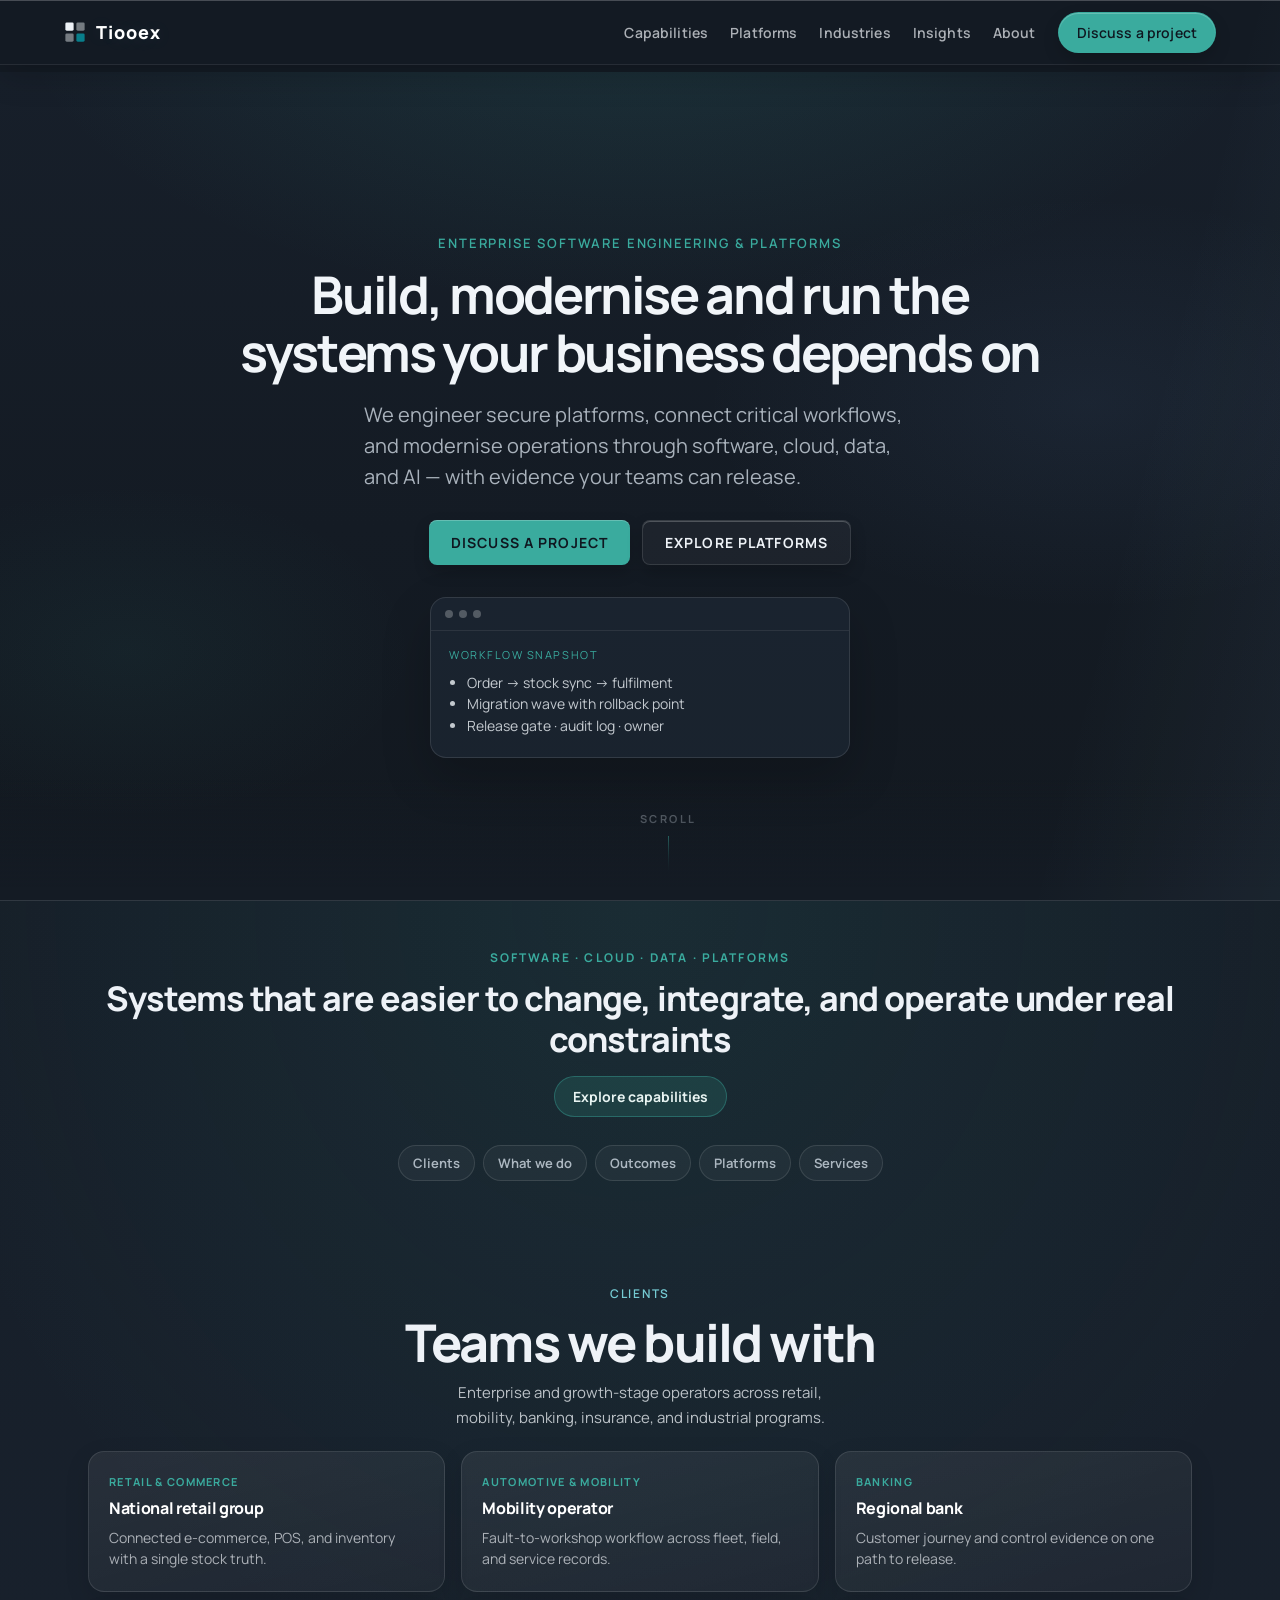
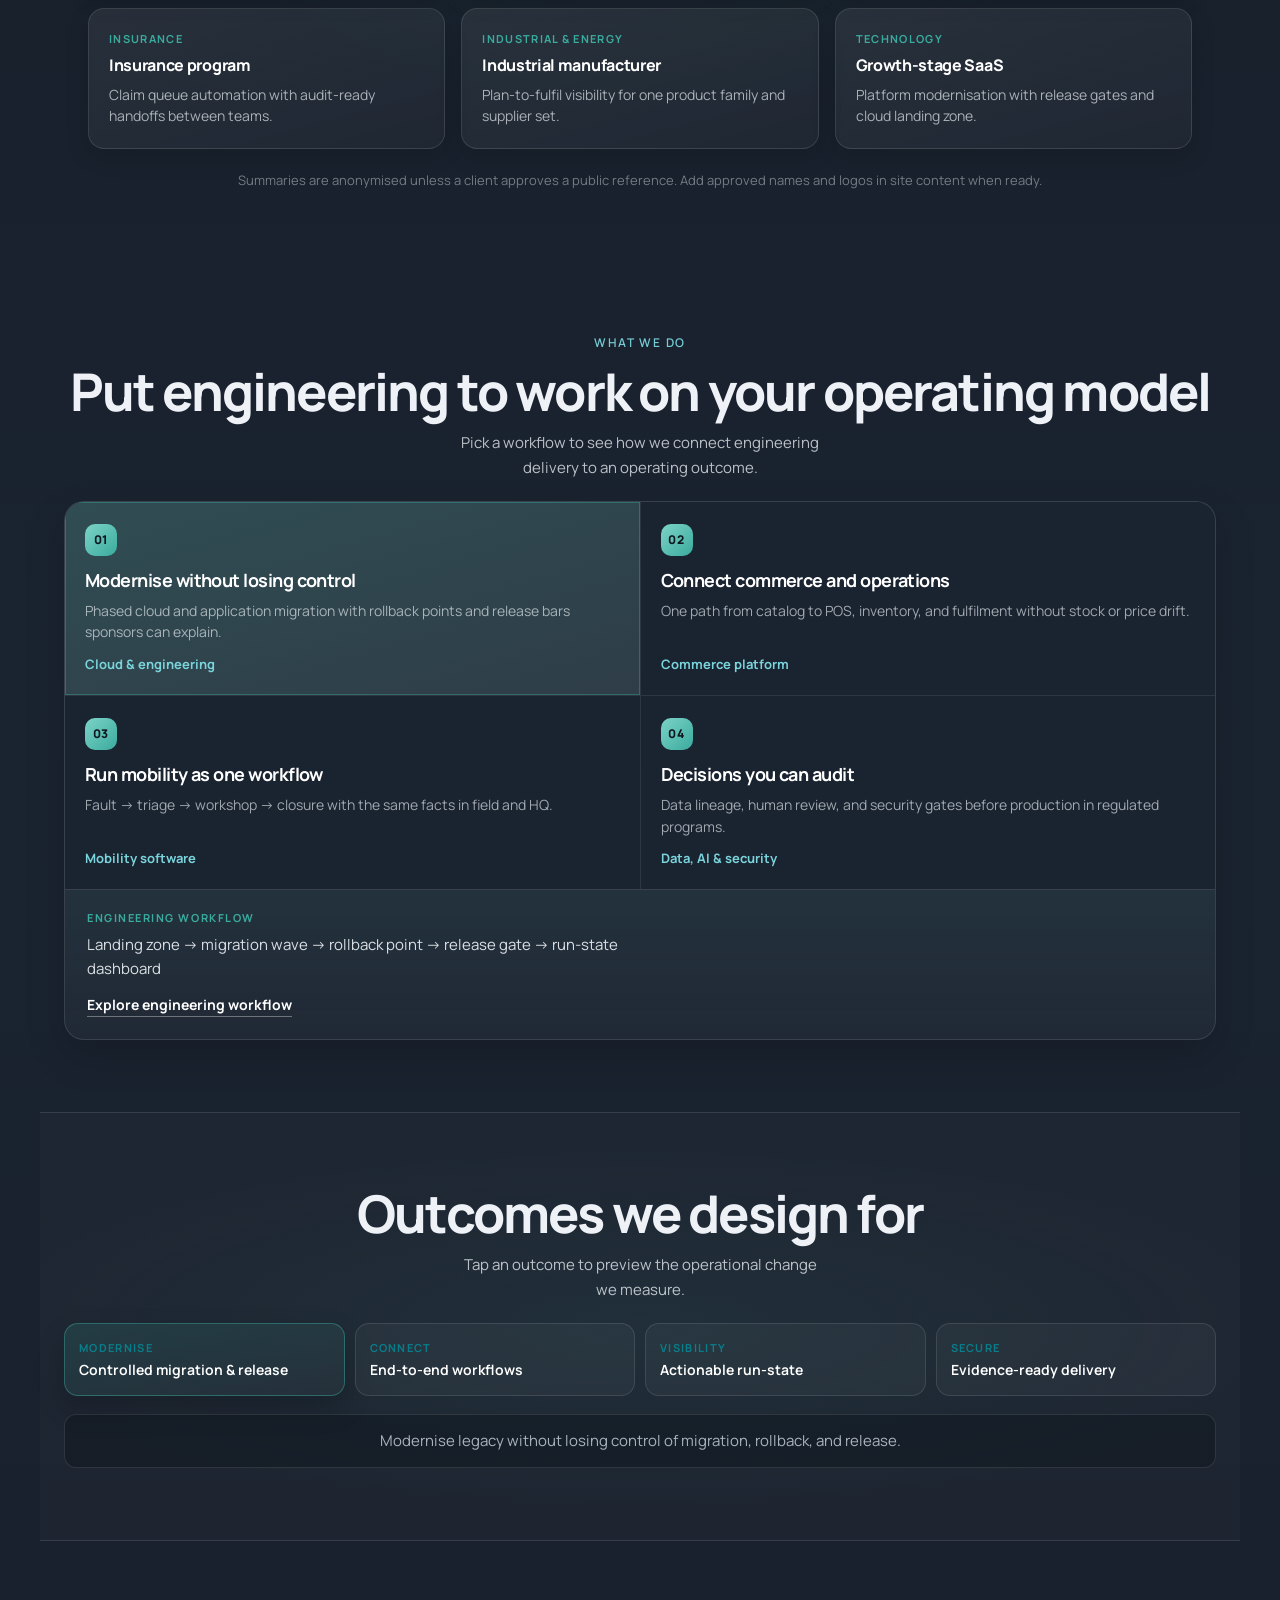
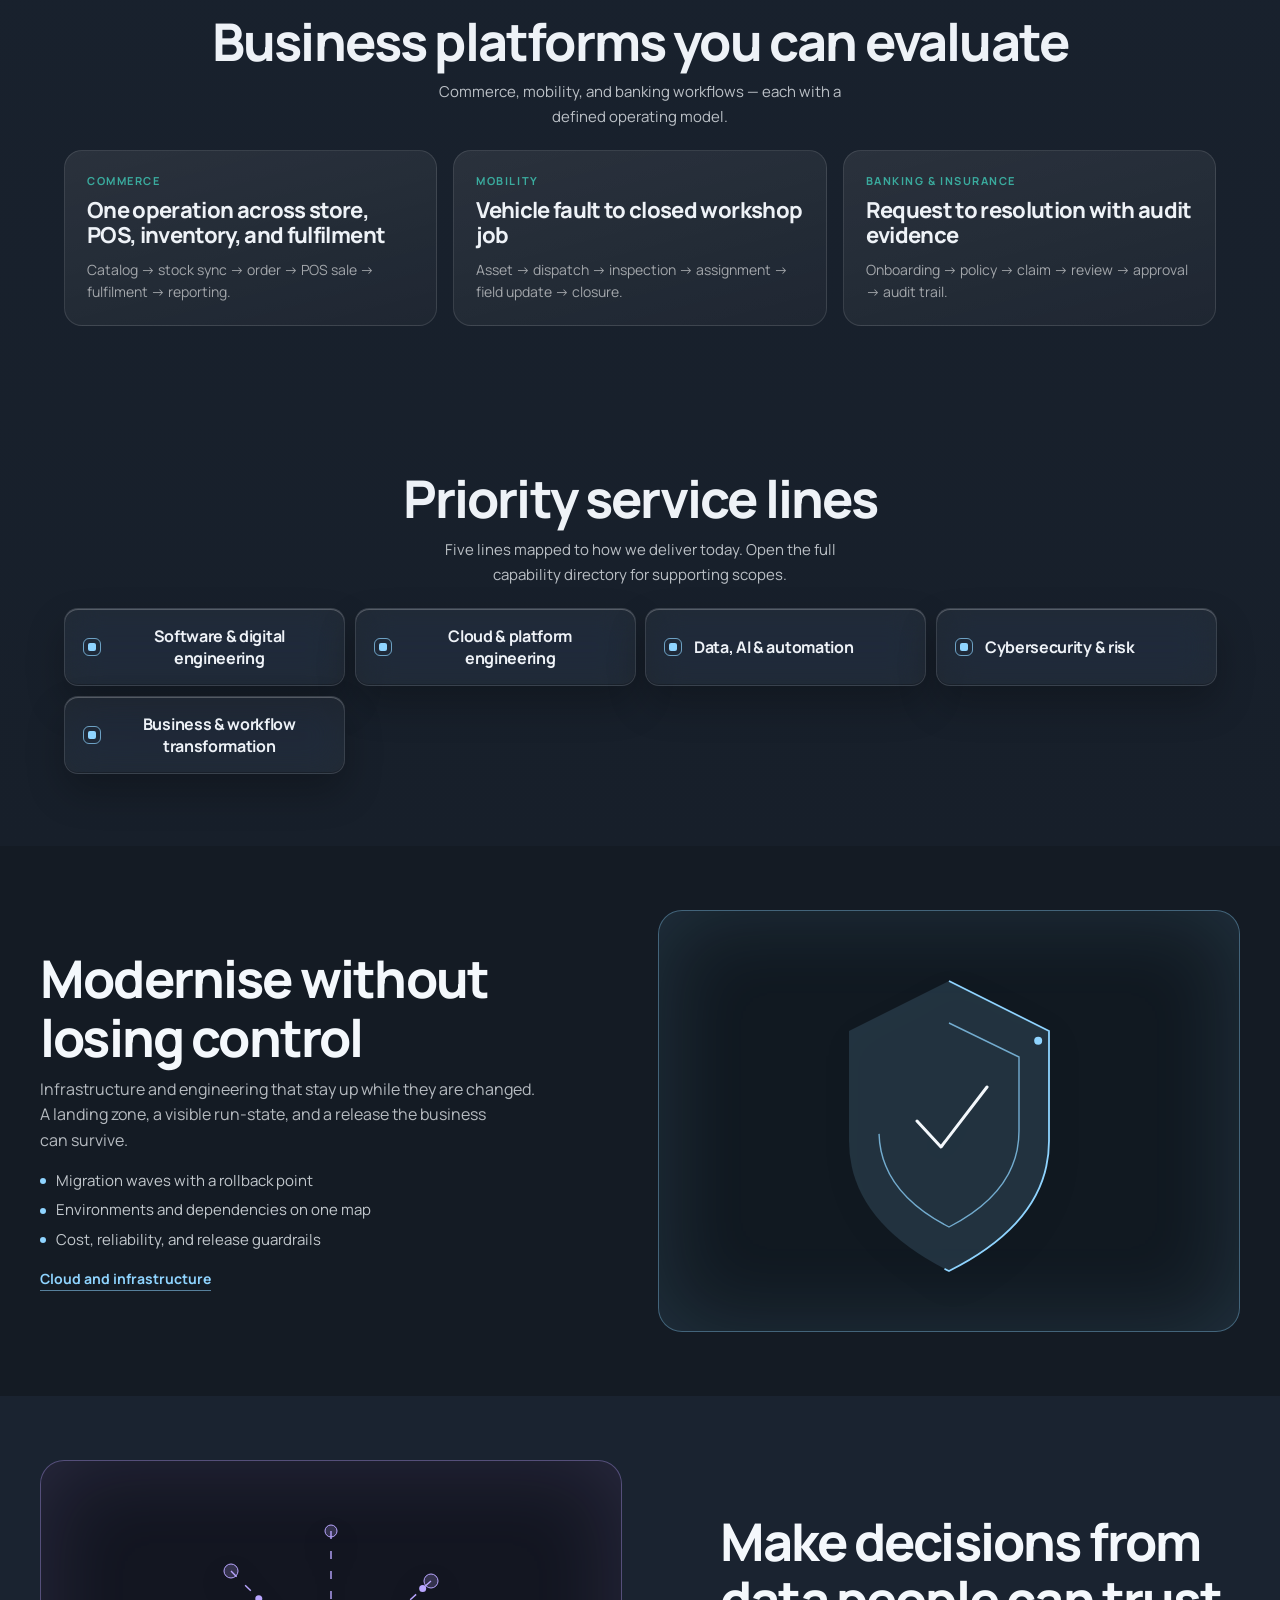
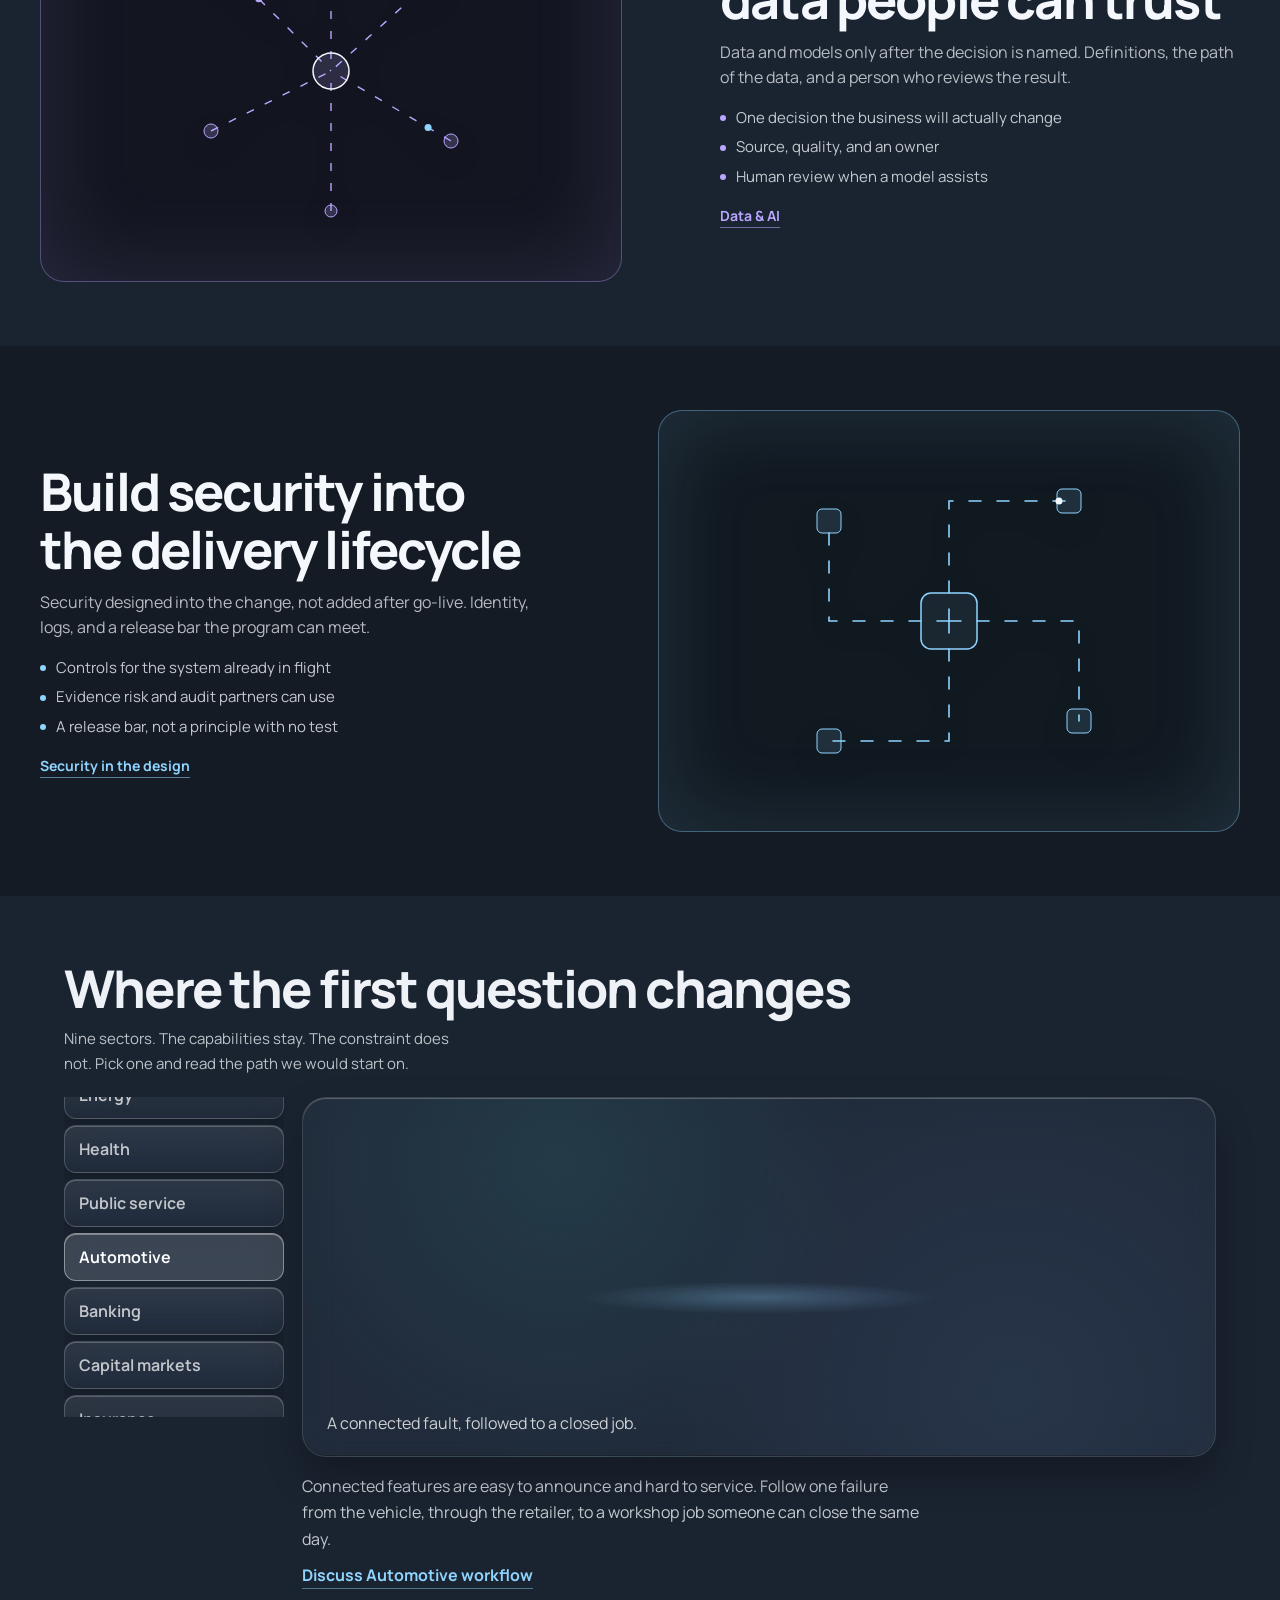
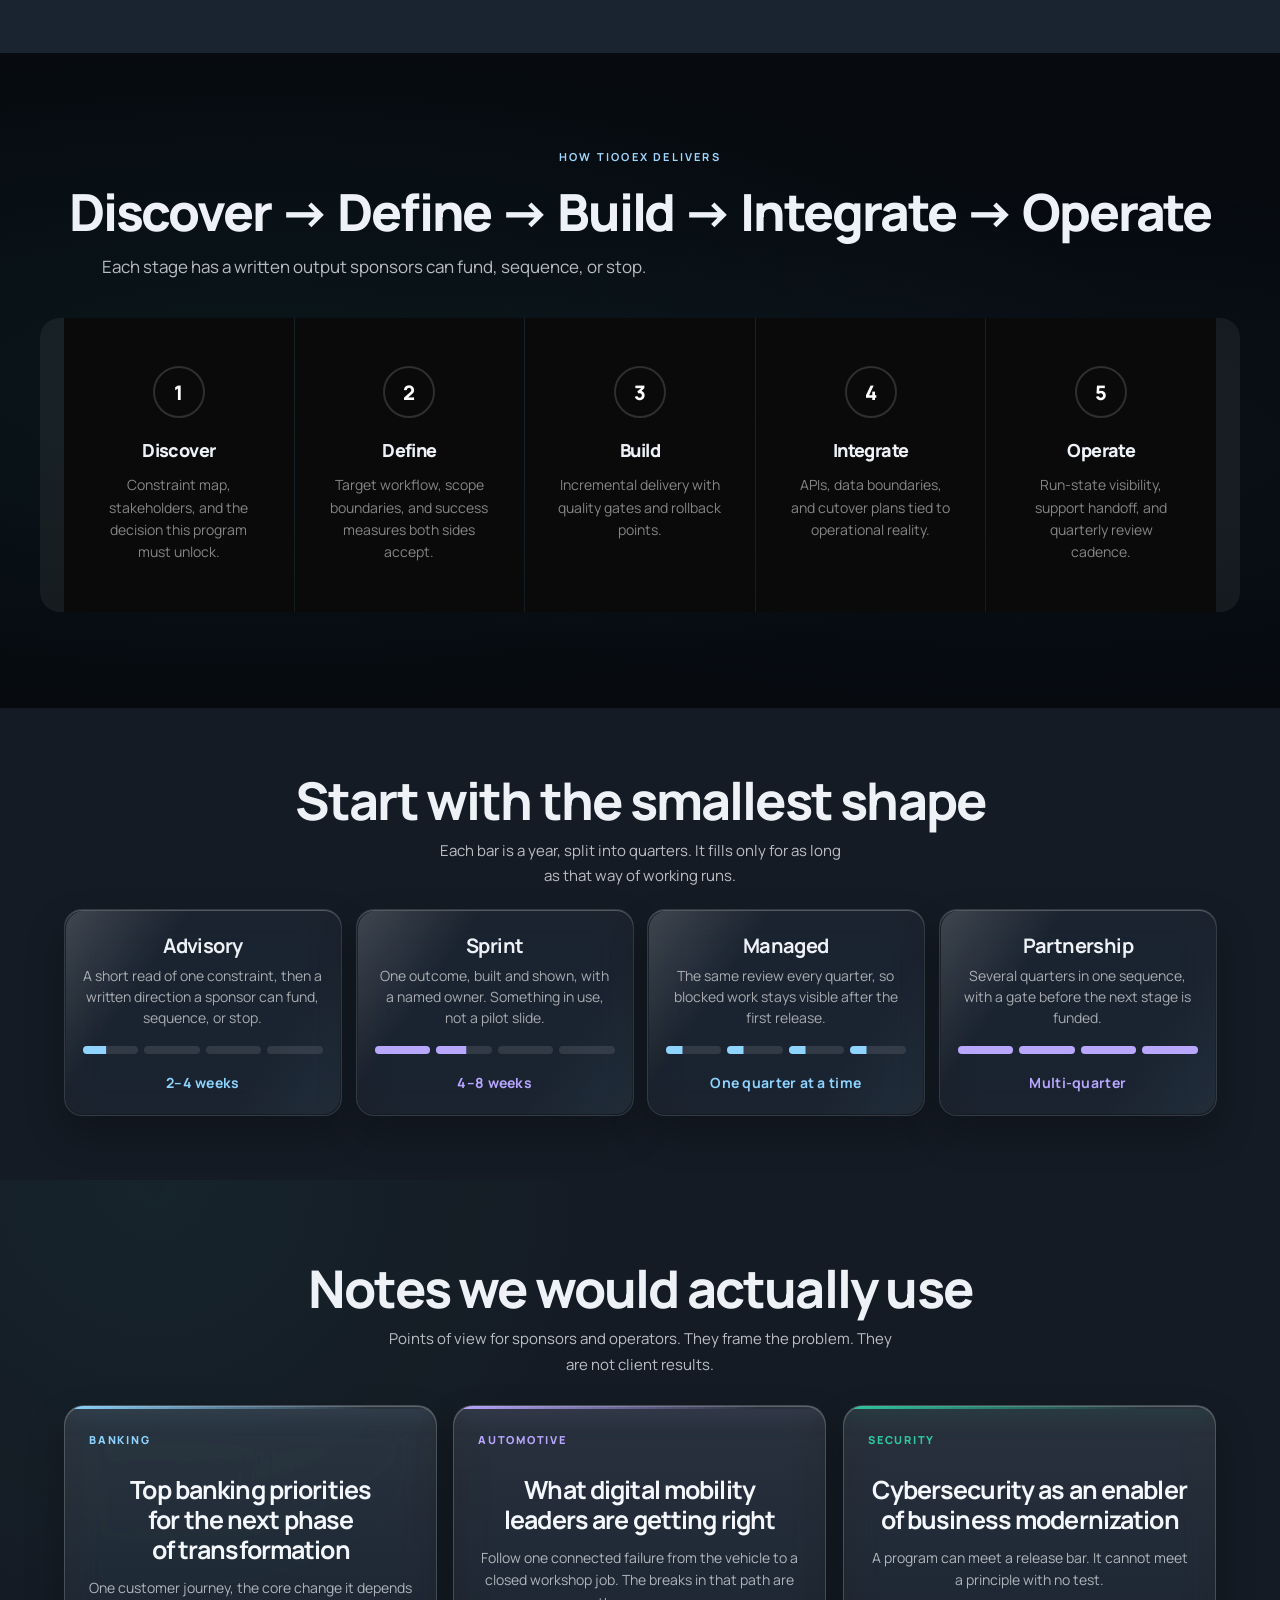
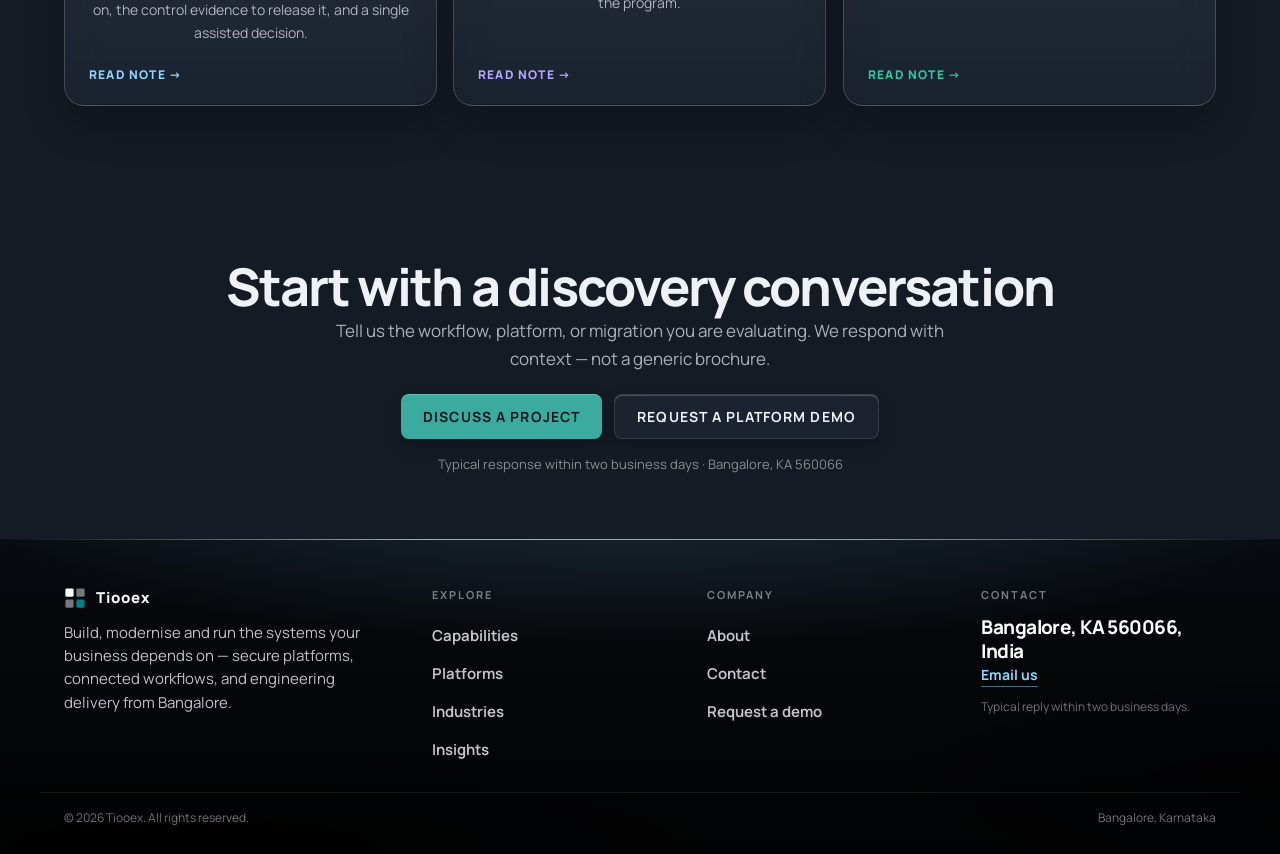
==== commit 32103152: "Implement spec v4 site: shared chrome, contact/about, home refresh, alignment and bug fixes. Add uni" ====
--- a/index.html
+++ b/index.html
@@ -3,22 +3,23 @@
 <head>
     <meta charset="UTF-8">
     <meta name="viewport" content="width=device-width, initial-scale=1.0">
-    <title>Tiooex — Enterprise Solutions</title>
-    <meta name="description" content="Tiooex delivers enterprise solutions using robotic machines, telecom, and more. Bangalore, KA 560066. Cloud, data, AI, and cybersecurity across nine industries.">
-    <meta name="keywords" content="Tiooex, enterprise solutions, robotic machines, telecom, Bangalore, cloud, cybersecurity, data and AI">
+    <title>Tiooex | Enterprise Software Engineering, Cloud &amp; Digital Platforms</title>
+    <meta name="description" content="Tiooex helps businesses engineer secure digital platforms, connect critical workflows, and modernise operations through software engineering, cloud, data, and AI. Bangalore, India.">
+    <meta name="keywords" content="Tiooex, enterprise software development, cloud migration, application modernisation, data engineering, cybersecurity, digital platforms, Bangalore">
     <meta name="author" content="Tiooex">
     <meta name="robots" content="index, follow">
     <meta name="theme-color" content="#070b10">
-    <meta property="og:title" content="Tiooex — Enterprise Solutions">
-    <meta property="og:description" content="Enterprise solutions using robotic machines, telecom, and more. Bangalore, KA 560066.">
+    <meta property="og:title" content="Tiooex | Enterprise Software Engineering, Cloud &amp; Digital Platforms">
+    <meta property="og:description" content="Build, modernise and run the systems your business depends on. Secure platforms, connected workflows, and engineering delivery from Bangalore.">
     <meta property="og:type" content="website">
     <meta property="og:url" content="https://www.tiooex.in/">
     <meta property="og:site_name" content="Tiooex">
     <meta property="og:locale" content="en_IN">
     <meta name="twitter:card" content="summary">
-    <meta name="twitter:title" content="Tiooex — Enterprise Solutions">
-    <meta name="twitter:description" content="Enterprise solutions using robotic machines, telecom, and more. Bangalore, KA 560066.">
+    <meta name="twitter:title" content="Tiooex | Enterprise Software Engineering, Cloud &amp; Digital Platforms">
+    <meta name="twitter:description" content="Engineer secure digital platforms, connect workflows, and modernise operations with Tiooex.">
     <link rel="canonical" href="https://www.tiooex.in/">
+    <link rel="sitemap" type="application/xml" title="Sitemap" href="https://www.tiooex.in/sitemap.xml">
     <link rel="icon" href="favicon.svg" type="image/svg+xml">
     <link rel="stylesheet" href="https://fonts.googleapis.com/css2?family=Manrope:wght@400;500;600;700;800&display=swap">
     <link rel="stylesheet" href="styles.css">
@@ -32,7 +33,7 @@
                 "name": "Tiooex",
                 "url": "https://www.tiooex.in/",
                 "logo": "https://www.tiooex.in/favicon.svg",
-                "description": "We deliver enterprise solutions using robotic machines, telecom, and more.",
+                "description": "Tiooex helps businesses engineer secure digital platforms, connect critical workflows, and modernise operations through software engineering, cloud, data, and AI.",
                 "address": {
                     "@type": "PostalAddress",
                     "addressLocality": "Bangalore",
@@ -46,81 +47,175 @@
                 "@type": "WebSite",
                 "name": "Tiooex",
                 "url": "https://www.tiooex.in/",
-                "description": "Enterprise solutions using robotic machines, telecom, and more. Bangalore, KA 560066.",
+                "description": "Enterprise software engineering, cloud, data, AI, and business platforms. Bangalore, KA 560066.",
                 "publisher": { "@type": "Organization", "name": "Tiooex" }
             }
         ]
     }
     </script>
     <script defer src="content.js"></script>
+    <script defer src="chrome.js"></script>
     <script defer src="script.js"></script>
 </head>
 <body class="page-home">
     <a class="skip-link" href="#main">Skip to content</a>
     <div class="progress" aria-hidden="true"></div>
 
-    <nav class="site-nav" id="site-nav">
-        <div class="nav-wrap">
-            <a href="index.html" class="brand">
-                <svg class="logo-mark" viewBox="0 0 32 32" aria-hidden="true"><rect x="2" y="2" width="12" height="12" rx="2" fill="currentColor"/><rect x="18" y="2" width="12" height="12" rx="2" fill="currentColor" opacity=".45"/><rect x="2" y="18" width="12" height="12" rx="2" fill="currentColor" opacity=".45"/><rect x="18" y="18" width="12" height="12" rx="2" fill="#8fd4ff"/></svg>
-                Tiooex
-            </a>
-            <div class="nav-links">
-                <a href="products.html">Capabilities</a>
-                <a href="platforms.html">Platforms</a>
-                <a href="services.html">Industries</a>
-                <a href="blogs.html">Insights</a>
-                <a href="#site-footer" class="btn-nav">Contact</a>
-            </div>
-            <button class="mobile-toggle" id="mobile-toggle" aria-label="Open menu">&#9776;</button>
-        </div>
-        <div style="max-width:1200px;margin:0 auto;padding:0 24px">
-            <div class="mobile-panel" id="mobile-panel">
-                <a href="products.html">Capabilities</a>
-                <a href="platforms.html">Platforms</a>
-                <a href="services.html">Industries</a>
-                <a href="blogs.html">Insights</a>
-                <a href="#site-footer">Contact</a>
-            </div>
-        </div>
-    </nav>
+    <div id="chrome-nav"></div>
 
     <main id="main">
         <div class="home-open">
-        <div class="sky" aria-hidden="true">
-            <div class="sky-stars"></div>
-            <div class="sky-stars sky-stars-far"></div>
-            <div class="sky-glow"></div>
-            <span class="sat"></span>
+        <div class="hero-mesh" aria-hidden="true"></div>
+        <section class="home-hero home-hero--center home-hero--calm">
+            <div class="home-hero-copy">
+                <p class="hero-eyebrow">Enterprise software engineering &amp; platforms</p>
+                <h1 class="hero-title hero-title-plain">Build, modernise and run the systems your business depends on</h1>
+                <p class="hero-sub">We engineer secure platforms, connect critical workflows, and modernise operations through software, cloud, data, and AI — with evidence your teams can release.</p>
+                <div class="hero-actions">
+                    <a class="btn btn-primary" href="contact.html" data-track="hero_primary_cta">Discuss a project</a>
+                    <a class="btn btn-secondary" href="platforms.html">Explore platforms</a>
+                </div>
+                <div class="hero-product-window" aria-hidden="true">
+                    <div class="hero-product-bar"><span></span><span></span><span></span></div>
+                    <div class="hero-product-body">
+                        <p>Workflow snapshot</p>
+                        <ul>
+                            <li>Order → stock sync → fulfilment</li>
+                            <li>Migration wave with rollback point</li>
+                            <li>Release gate · audit log · owner</li>
+                        </ul>
+                    </div>
+                </div>
+            </div>
+            <a class="scroll-cue" href="#line">Scroll</a>
+        </section>
         </div>
-        <section class="home-hero">
-            <div class="home-hero-copy">
-                <p class="hero-eyebrow">High-performance enterprise technology</p>
-                <h1 class="hero-title">
-                    <span>Reliable</span>
-                    <span>Technology</span>
-                    <span>For Business</span>
-                </h1>
-                <p class="hero-sub">Transform operations and accelerate growth across every industry</p>
-                <div class="hero-actions">
-                    <a class="btn btn-primary" href="products.html">Capabilities</a>
-                    <a class="btn btn-secondary" href="services.html">Industries</a>
-                </div>
-            </div>
-            <a class="scroll-cue" href="#line">Scroll</a>
-        </section>
-
-        <section class="hline" id="line">
-            <p>Available across all industries and markets</p>
-            <h2>Enterprise technology where you need it, when you need it</h2>
-            <a href="products.html">Explore capabilities</a>
+
+        <div class="home-post-hero">
+        <section class="post-hero-bridge" id="line">
+            <p class="bridge-kicker">Software · Cloud · Data · Platforms</p>
+            <h2>Systems that are easier to change, integrate, and operate under real constraints</h2>
+            <a class="bridge-link" href="products.html">Explore capabilities</a>
+        </section>
+
+        <nav class="post-hero-jump reveal" aria-label="Jump to section">
+            <a href="#clients">Clients</a>
+            <a href="#what-we-do">What we do</a>
+            <a href="#outcomes">Outcomes</a>
+            <a href="#platforms-preview">Platforms</a>
+            <a href="#services-preview">Services</a>
+        </nav>
+
+        <section class="seg seg-clients text-center" id="clients">
+            <header class="seg-head seg-head-center">
+                <p class="hero-eyebrow">Clients</p>
+                <h2>Teams we build with</h2>
+                <p class="section-lead">Enterprise and growth-stage operators across retail, mobility, banking, insurance, and industrial programs.</p>
+            </header>
+            <div class="client-wall" id="client-wall"></div>
+            <p class="client-disclaimer">Summaries are anonymised unless a client approves a public reference. Add approved names and logos in site content when ready.</p>
+        </section>
+
+        <section class="seg text-center" id="what-we-do">
+            <header class="seg-head seg-head-center">
+                <p class="hero-eyebrow">What we do</p>
+                <h2>Put engineering to work on your operating model</h2>
+                <p class="section-lead">Pick a workflow to see how we connect engineering delivery to an operating outcome.</p>
+            </header>
+            <div class="use-shell reveal" data-use-group>
+                <div class="use-grid">
+                    <button type="button" class="use-card is-active" data-use="modernise" aria-pressed="true">
+                        <span class="use-icon" aria-hidden="true">01</span>
+                        <h3>Modernise without losing control</h3>
+                        <p>Phased cloud and application migration with rollback points and release bars sponsors can explain.</p>
+                        <span class="use-cta">Cloud &amp; engineering</span>
+                    </button>
+                    <button type="button" class="use-card" data-use="commerce" aria-pressed="false">
+                        <span class="use-icon" aria-hidden="true">02</span>
+                        <h3>Connect commerce and operations</h3>
+                        <p>One path from catalog to POS, inventory, and fulfilment without stock or price drift.</p>
+                        <span class="use-cta">Commerce platform</span>
+                    </button>
+                    <button type="button" class="use-card" data-use="mobility" aria-pressed="false">
+                        <span class="use-icon" aria-hidden="true">03</span>
+                        <h3>Run mobility as one workflow</h3>
+                        <p>Fault → triage → workshop → closure with the same facts in field and HQ.</p>
+                        <span class="use-cta">Mobility software</span>
+                    </button>
+                    <button type="button" class="use-card" data-use="audit" aria-pressed="false">
+                        <span class="use-icon" aria-hidden="true">04</span>
+                        <h3>Decisions you can audit</h3>
+                        <p>Data lineage, human review, and security gates before production in regulated programs.</p>
+                        <span class="use-cta">Data, AI &amp; security</span>
+                    </button>
+                </div>
+                <div class="use-stage" aria-live="polite">
+                    <p class="use-stage-kicker" id="use-stage-kicker">Selected workflow</p>
+                    <p class="use-stage-line" id="use-stage-line">Landing zone → migration wave → rollback point → release gate → run-state dashboard</p>
+                    <a class="use-stage-link" id="use-stage-link" href="products.html#cloud">Open capability detail</a>
+                </div>
+            </div>
+        </section>
+
+        <section class="seg seg-band-soft text-center" id="outcomes">
+            <header class="seg-head seg-head-center text-center">
+                <h2>Outcomes we design for</h2>
+                <p class="section-lead">Tap an outcome to preview the operational change we measure.</p>
+            </header>
+            <div class="outcome-shell reveal">
+                <div class="outcome-row" role="group" aria-label="Outcomes">
+                    <button type="button" class="outcome-chip is-active" data-outcome="Modernise legacy without losing control of migration, rollback, and release." aria-pressed="true"><span>Modernise</span><strong>Controlled migration &amp; release</strong></button>
+                    <button type="button" class="outcome-chip" data-outcome="Connect channels and operations so orders, stock, and service cases share one truth." aria-pressed="false"><span>Connect</span><strong>End-to-end workflows</strong></button>
+                    <button type="button" class="outcome-chip" data-outcome="Give sponsors operational signals they can act on within the same week—not after a quarterly review." aria-pressed="false"><span>Visibility</span><strong>Actionable run-state</strong></button>
+                    <button type="button" class="outcome-chip" data-outcome="Embed identity, logging, and security gates in the delivery path—not after go-live." aria-pressed="false"><span>Secure</span><strong>Evidence-ready delivery</strong></button>
+                </div>
+                <p class="outcome-preview" id="outcome-preview">Modernise legacy without losing control of migration, rollback, and release.</p>
+            </div>
+        </section>
+
+        <section class="seg text-center" id="platforms-preview">
+            <header class="seg-head seg-head-center">
+                <h2>Business platforms you can evaluate</h2>
+                <p class="section-lead">Commerce, mobility, and banking workflows — each with a defined operating model.</p>
+            </header>
+            <div class="preview-grid reveal">
+                <a class="preview-card" href="platforms.html#commerce">
+                    <span>Commerce</span>
+                    <h3>One operation across store, POS, inventory, and fulfilment</h3>
+                    <p>Catalog → stock sync → order → POS sale → fulfilment → reporting.</p>
+                </a>
+                <a class="preview-card" href="platforms.html#mobility">
+                    <span>Mobility</span>
+                    <h3>Vehicle fault to closed workshop job</h3>
+                    <p>Asset → dispatch → inspection → assignment → field update → closure.</p>
+                </a>
+                <a class="preview-card" href="platforms.html#banking">
+                    <span>Banking &amp; insurance</span>
+                    <h3>Request to resolution with audit evidence</h3>
+                    <p>Onboarding → policy → claim → review → approval → audit trail.</p>
+                </a>
+            </div>
+        </section>
+
+        <section class="seg text-center" id="services-preview">
+            <header class="seg-head seg-head-center">
+                <h2>Priority service lines</h2>
+                <p class="section-lead">Five lines mapped to how we deliver today. Open the full capability directory for supporting scopes.</p>
+            </header>
+            <nav class="cap-board cap-board--interactive reveal" aria-label="Priority services">
+                <a href="products.html#digital-engineering"><i aria-hidden="true"></i>Software &amp; digital engineering</a>
+                <a href="products.html#cloud"><i aria-hidden="true"></i>Cloud &amp; platform engineering</a>
+                <a href="products.html#data-ai"><i aria-hidden="true"></i>Data, AI &amp; automation</a>
+                <a href="products.html#cybersecurity"><i aria-hidden="true"></i>Cybersecurity &amp; risk</a>
+                <a href="products.html#strategy"><i aria-hidden="true"></i>Business &amp; workflow transformation</a>
+            </nav>
         </section>
         </div>
 
         <section class="story" id="work">
             <article class="swap tone-ice">
                 <div class="swap-copy reveal">
-                    <h2>Built for pressure</h2>
+                    <h2>Modernise without losing control</h2>
                     <p>Infrastructure and engineering that stay up while they are changed. A landing zone, a visible run-state, and a release the business can survive.</p>
                     <ul class="swap-points">
                         <li>Migration waves with a rollback point</li>
@@ -143,7 +238,7 @@
             </article>
             <article class="swap is-flip tone-violet">
                 <div class="swap-copy reveal">
-                    <h2>Decisions you can stand behind</h2>
+                    <h2>Make decisions from data people can trust</h2>
                     <p>Data and models only after the decision is named. Definitions, the path of the data, and a person who reviews the result.</p>
                     <ul class="swap-points">
                         <li>One decision the business will actually change</li>
@@ -174,7 +269,7 @@
             </article>
             <article class="swap tone-ice">
                 <div class="swap-copy reveal">
-                    <h2>Control that keeps work moving</h2>
+                    <h2>Build security into the delivery lifecycle</h2>
                     <p>Security designed into the change, not added after go-live. Identity, logs, and a release bar the program can meet.</p>
                     <ul class="swap-points">
                         <li>Controls for the system already in flight</li>
@@ -297,14 +392,29 @@
                 </div>
                 <div class="stage-copy">
                     <p id="scene-note">Connected features are easy to announce and hard to service. Follow one failure from the vehicle, through the retailer, to a workshop job someone can close the same day.</p>
-                    <a id="scene-more" href="services.html#automotive">Open Automotive</a>
-                </div>
-                </div>
-            </div>
-        </section>
-
-        <section class="seg" id="engagement">
-            <header class="seg-head">
+                    <a id="scene-more" href="contact.html?industry=Automotive">Discuss Automotive workflow</a>
+                </div>
+                </div>
+            </div>
+        </section>
+
+        <section class="section-block steps-section" id="delivery">
+            <div class="section-head reveal">
+                <p class="fs-eyebrow">How Tiooex delivers</p>
+                <h2>Discover → Define → Build → Integrate → Operate</h2>
+                <p class="section-lead">Each stage has a written output sponsors can fund, sequence, or stop.</p>
+            </div>
+            <div class="step-grid reveal">
+                <div class="step-item"><div class="step-num">1</div><h3>Discover</h3><p>Constraint map, stakeholders, and the decision this program must unlock.</p></div>
+                <div class="step-item"><div class="step-num">2</div><h3>Define</h3><p>Target workflow, scope boundaries, and success measures both sides accept.</p></div>
+                <div class="step-item"><div class="step-num">3</div><h3>Build</h3><p>Incremental delivery with quality gates and rollback points.</p></div>
+                <div class="step-item"><div class="step-num">4</div><h3>Integrate</h3><p>APIs, data boundaries, and cutover plans tied to operational reality.</p></div>
+                <div class="step-item"><div class="step-num">5</div><h3>Operate</h3><p>Run-state visibility, support handoff, and quarterly review cadence.</p></div>
+            </div>
+        </section>
+
+        <section class="seg text-center" id="engagement">
+            <header class="seg-head seg-head-center">
                 <h2>Start with the smallest shape</h2>
                 <p class="section-lead">Each bar is a year, split into quarters. It fills only for as long as that way of working runs.</p>
             </header>
@@ -336,8 +446,8 @@
             </div>
         </section>
 
-        <section class="seg" id="notes">
-            <header class="seg-head">
+        <section class="seg text-center" id="notes">
+            <header class="seg-head seg-head-center">
                 <h2>Notes we would actually use</h2>
                 <p class="section-lead">Points of view for sponsors and operators. They frame the problem. They are not client results.</p>
             </header>
@@ -360,45 +470,18 @@
             </div>
         </section>
 
+        <section class="seg close-seg" id="start">
+            <h2>Start with a discovery conversation</h2>
+            <p class="section-lead">Tell us the workflow, platform, or migration you are evaluating. We respond with context — not a generic brochure.</p>
+            <div class="hero-actions" style="justify-content:center;margin-top:20px">
+                <a class="btn btn-primary" href="contact.html">Discuss a project</a>
+                <a class="btn btn-secondary" href="contact.html?route=demo">Request a platform demo</a>
+            </div>
+            <p class="form-note" style="margin-top:16px">Typical response within two business days · Bangalore, KA 560066</p>
+        </section>
+
     </main>
 
-    <footer class="site-footer" id="site-footer">
-        <div class="footer-main">
-            <div>
-                <a href="index.html" class="footer-brand">
-                    <svg class="logo-mark" viewBox="0 0 32 32" aria-hidden="true"><rect x="2" y="2" width="12" height="12" rx="2" fill="currentColor"/><rect x="18" y="2" width="12" height="12" rx="2" fill="currentColor" opacity=".45"/><rect x="2" y="18" width="12" height="12" rx="2" fill="currentColor" opacity=".45"/><rect x="18" y="18" width="12" height="12" rx="2" fill="#8fd4ff"/></svg>
-                    Tiooex
-                </a>
-                <p class="footer-lead">We deliver enterprise solutions using robotic machines, telecom, and more.</p>
-                <ul class="footer-pills">
-                    <li>Robotic machines</li>
-                    <li>Telecom</li>
-                    <li>Cloud</li>
-                    <li>Data &amp; AI</li>
-                    <li>Cybersecurity</li>
-                </ul>
-            </div>
-            <address class="footer-card">
-                <p class="footer-heading">Location</p>
-                <p class="footer-place">Bangalore, KA 560066</p>
-                <p class="footer-heading">Contact</p>
-                <a class="footer-mail" href="#site-footer">Email</a>
-            </address>
-        </div>
-        <div class="footer-bottom">
-            <p>Tiooex &copy; 2026</p>
-            <ul class="footer-palette" aria-label="Tiooex website color palette">
-                <li aria-label="Midnight black"></li><li aria-label="Deep surface"></li>
-                <li aria-label="Cloud white"></li><li aria-label="Ice blue"></li>
-                <li aria-label="Soft violet"></li><li aria-label="Navy"></li>
-                <li aria-label="Industry green"></li><li aria-label="Insight purple"></li>
-                <li aria-label="Platform teal"></li><li aria-label="Cyan"></li>
-                <li aria-label="Indigo"></li><li aria-label="Rose"></li>
-                <li aria-label="Mint"></li><li aria-label="Blue"></li>
-                <li aria-label="Orchid"></li>
-            </ul>
-            <p>Bangalore, Karnataka</p>
-        </div>
-    </footer>
+    <div id="chrome-footer"></div>
 </body>
 </html>
--- a/styles.css
+++ b/styles.css
@@ -1,16 +1,23 @@
 /* ── Reset & Base ── */
 *,*::before,*::after{box-sizing:border-box;margin:0;padding:0}
-html,body{scroll-behavior:smooth}
+html{
+    scroll-behavior:smooth;
+    -webkit-text-size-adjust:100%;
+    text-size-adjust:100%;
+}
+body{scroll-behavior:smooth}
 body{
     font-family:'Manrope',system-ui,-apple-system,sans-serif;
     background:#070b10;
     color:#f4f8fc;
     overflow-x:hidden;
     -webkit-font-smoothing:antialiased;
+    -moz-osx-font-smoothing:grayscale;
 }
 a{text-decoration:none;color:inherit}
-img{max-width:100%;display:block}
-button{cursor:pointer;font-family:inherit}
+img{max-width:100%;height:auto;display:block}
+button,input,select,textarea{font:inherit}
+button{cursor:pointer}
 .stage-list,
 .engage-row,
 .note-list,
@@ -73,7 +80,7 @@
 .promo-dot{opacity:0.45;margin:0 2px}
 
 /* ── Navigation ── */
-.site-nav{
+.site-nav:not(.site-nav--unified){
     position:fixed;
     top:38px;left:0;right:0;
     z-index:90;
@@ -81,7 +88,11 @@
     padding:0 24px;
     transition:background 0.3s,backdrop-filter 0.3s,border-color 0.3s;
 }
-.site-nav.scrolled{
+.site-nav--unified{
+    position:fixed;left:0;right:0;z-index:90;
+}
+.site-nav.scrolled,
+.site-nav--unified.scrolled{
     background:rgba(0,0,0,0.85);
     backdrop-filter:blur(16px);
     border-bottom:1px solid rgba(255,255,255,0.06);
@@ -203,9 +214,9 @@
 .hero-full{
     position:relative;
     width:100%;
-    height:100vh;
-    height:100dvh;
+    height:auto;
     min-height:100vh;
+    min-height:100dvh;
     display:flex;
     flex-direction:column;
     justify-content:center;
@@ -448,7 +459,8 @@
 .hero-content{
     position:relative;
     z-index:1;
-    max-width:900px;
+    width:min(900px,100%);
+    min-width:0;
 }
 .hero-eyebrow{
     font-size:12px;
@@ -461,7 +473,7 @@
 .hero-title{
     font-size:clamp(36px,4.5vw,56px);
     font-weight:700;
-    line-height:1.05;
+    line-height:1.08;
     text-transform:none;
     letter-spacing:-0.03em;
     margin-bottom:14px;
@@ -1064,7 +1076,7 @@
 .section-title{
     font-size:clamp(32px,5vw,52px);
     font-weight:900;
-    line-height:1.02;
+    line-height:1.08;
     text-transform:uppercase;
     margin-bottom:16px;
 }
@@ -1490,6 +1502,7 @@
         left:12px;
         right:12px;
         z-index:5;
+        max-height:min(70vh, 420px);
         max-height:min(70dvh, 420px);
         overflow:auto;
         background:#0d1218;
@@ -1583,7 +1596,7 @@
 .hero-split .hero-content{text-align:left;max-width:740px}
 .hero-split .hero-sub{margin:0 0 28px}
 .hero-actions{display:flex;flex-wrap:wrap;gap:12px}
-.hero-split .hero-title{font-size:clamp(40px,5.4vw,72px);line-height:0.98;max-width:11em}
+.hero-split .hero-title{font-size:clamp(40px,5.4vw,72px);line-height:1.06;max-width:11em}
 .signal-stack{display:grid;gap:10px}
 .signal{
     padding:16px 18px;border-radius:14px;
@@ -1599,7 +1612,7 @@
 .section-block.alt{background:#0b0c11}
 .section-head{max-width:760px;margin-bottom:36px}
 .section-head h2{
-    font-size:clamp(32px,4vw,52px);font-weight:800;letter-spacing:-0.04em;line-height:1.02;margin:8px 0 14px;
+    font-size:clamp(32px,4vw,52px);font-weight:800;letter-spacing:-0.04em;line-height:1.08;margin:8px 0 14px;
 }
 .section-lead{color:rgba(255,255,255,0.62);font-size:17px;line-height:1.7;max-width:62ch}
 .page-home .section-block::before{
@@ -1713,7 +1726,7 @@
 .outcome-row span{display:block;font-size:11px;letter-spacing:0.12em;text-transform:uppercase;color:#b7d0ff;margin-bottom:4px}
 .outcome-row strong{font-size:14px;font-weight:650;line-height:1.4}
 .page-products .hero-full,.page-services .hero-full,.page-blogs .hero-full{
-    width:100%;height:100vh;height:100dvh;min-height:100vh;padding:96px 24px 72px;
+    width:100%;height:auto;min-height:100vh;min-height:100dvh;padding:96px 24px 72px;
 }
 .overlay{position:fixed;inset:0;z-index:140}
 .overlay-scrim{position:absolute;inset:0;background:rgba(0,0,0,0.62);backdrop-filter:blur(6px)}
@@ -1753,7 +1766,7 @@
 .drawer-head .section-kicker{grid-area:kicker;margin:0}
 .drawer-head h2{grid-area:title}
 .drawer-head .icon-close{grid-area:close;justify-self:end}
-.drawer-head h2,.reader h2{font-size:clamp(28px,4vw,40px);letter-spacing:-0.04em;line-height:1.05;margin:8px 0 12px}
+.drawer-head h2,.reader h2{font-size:clamp(28px,4vw,40px);letter-spacing:-0.04em;line-height:1.1;margin:8px 0 12px}
 .reader .section-kicker{margin-bottom:0}
 .icon-close{
     border:1px solid rgba(255,255,255,0.16);background:transparent;color:#fff;
@@ -1805,9 +1818,9 @@
     position:relative;
     z-index:1;
     width:100%;
-    height:100vh;
-    height:100dvh;
+    height:auto;
     min-height:100vh;
+    min-height:100dvh;
     display:flex;
     align-items:center;
     justify-content:center;
@@ -1882,7 +1895,7 @@
     margin:0 auto;
     font-size:clamp(58px, 8vw, 106px);
     font-weight:700;
-    line-height:1.02;
+    line-height:1.08;
     letter-spacing:-.045em;
     text-transform:none;
     animation:none;
@@ -1895,6 +1908,7 @@
     color:#f4f8fc;
     transform-origin:50% 50%;
     will-change:transform,opacity,filter;
+    padding-bottom:.06em;
     animation:titleDepth 1.2s cubic-bezier(.16,1,.3,1) both, titleShine 9s ease-in-out infinite;
     animation-delay:.1s, 1.1s;
 }
@@ -2341,6 +2355,35 @@
 @keyframes rise{from{transform:scaleY(0)}to{transform:scaleY(1)}}
 @keyframes floaty{50%{transform:translateY(-6px)}}
 @keyframes ecg{0%{stroke-dashoffset:900}70%,100%{stroke-dashoffset:0}}
+.home-hero-layout{
+    display:grid;
+    grid-template-columns:1.15fr 0.85fr;
+    gap:40px;
+    align-items:center;
+    text-align:left;
+}
+.home-hero-text .hero-actions{justify-content:flex-start}
+.page-home .home-hero .hero-title.hero-title-plain{
+    font-size:clamp(34px,4.2vw,52px);
+    line-height:1.12;
+    max-width:none;
+    margin:0 0 16px;
+}
+.page-home .home-hero .hero-title.hero-title-plain span{display:inline}
+.home-hero .hero-sub{max-width:52ch;margin:0 0 24px;text-align:left}
+.home-hero-visual{max-width:380px;margin-left:auto}
+#outcomes:not(.seg-band-soft) .outcome-row{grid-template-columns:repeat(2,1fr)}
+@media(min-width:960px){
+    #outcomes:not(.seg-band-soft) .outcome-row{grid-template-columns:repeat(4,1fr)}
+}
+.steps-section .step-grid{grid-template-columns:repeat(5,1fr)}
+@media(max-width:1100px){
+    .steps-section .step-grid{grid-template-columns:repeat(2,1fr)}
+    .home-hero-layout{grid-template-columns:1fr;text-align:center}
+    .home-hero-text .hero-actions{justify-content:center}
+    .home-hero .hero-sub{text-align:center;margin-left:auto;margin-right:auto}
+    .home-hero-visual{margin:24px auto 0;max-width:100%}
+}
 @media(max-width:1100px){
     .engage-row{grid-template-columns:1fr 1fr}
 }
@@ -2353,11 +2396,11 @@
     .page-platforms .hero-full,
     .page-services .hero-full,
     .page-blogs .hero-full{
-        height:78svh;
+        height:auto;
         min-height:600px;
-        max-height:720px;
+        max-height:none;
     }
-    .home-hero{height:100svh;min-height:100svh}
+    .home-hero{height:auto;min-height:100vh;min-height:100svh}
     .promo-bar{font-size:12px;padding:0 12px}
     .seg-nav a{padding:8px 10px;font-size:12px}
     .swap.is-flip{direction:ltr}
@@ -2380,11 +2423,11 @@
     .stage-canvas{min-height:280px}
     #industries,#engagement{padding:48px 20px}
     #engagement .engage-row{width:100%}
-    .home-hero{height:100svh;padding:96px 20px 64px}
-    .home-open .sky-glow{top:calc(100svh - 150px);height:260px}
+    .home-hero{height:auto;padding:96px 20px 64px}
+    .home-open .sky-glow{top:calc(100vh - 150px);top:calc(100svh - 150px);height:260px}
     .page-home .home-hero .hero-title{
-        font-size:clamp(46px, 12.5vw, 64px);
-        line-height:1.04;
+        font-size:clamp(38px, 11vw, 64px);
+        line-height:1.1;
         letter-spacing:-.04em;
     }
     .home-hero .hero-sub{white-space:normal}
@@ -2513,6 +2556,7 @@
     inset:0 0 auto;
     height:3px;
     background:linear-gradient(90deg,var(--note-accent),transparent 82%);
+    box-shadow:0 0 22px rgba(143,212,255,.28);
     box-shadow:0 0 22px color-mix(in srgb,var(--note-accent) 55%,transparent);
 }
 .note-list a::after{
@@ -2527,6 +2571,7 @@
 }
 .note-list a:hover{
     transform:translateY(-6px);
+    border-color:rgba(143,212,255,.55);
     border-color:color-mix(in srgb,var(--note-accent) 55%,transparent);
     box-shadow:inset 0 1px 0 rgba(255,255,255,.26), 0 28px 52px rgba(0,0,0,.32);
 }
@@ -2581,10 +2626,17 @@
 }
 .swap.tone-ice{--tone:#8fd4ff}
 .swap.tone-violet{--tone:#b9a6ff}
-.swap[class*="tone-"] .swap-link{color:var(--tone);border-bottom-color:color-mix(in srgb, var(--tone) 55%, transparent)}
+.swap[class*="tone-"] .swap-link{
+    color:var(--tone);
+    border-bottom-color:rgba(143,212,255,.55);
+    border-bottom-color:color-mix(in srgb, var(--tone) 55%, transparent);
+}
 .swap[class*="tone-"] .swap-visual{
+    border-color:rgba(143,212,255,.4);
     border-color:color-mix(in srgb, var(--tone) 40%, transparent);
+    box-shadow:inset 0 0 90px rgba(143,212,255,.14);
     box-shadow:inset 0 0 90px color-mix(in srgb, var(--tone) 14%, transparent);
+    background:rgba(143,212,255,.07);
     background:color-mix(in srgb, var(--tone) 7%, #070b10);
 }
 .radar{transform-box:view-box;transform-origin:260px 210px;animation:spin 8s linear infinite}
@@ -2819,7 +2871,7 @@
     transition:opacity .3s ease, transform .3s ease;
 }
 .strip.is-open .strip-copy{opacity:1;transform:none;pointer-events:auto}
-.strip-copy h2{font-size:clamp(24px,2.4vw,34px);line-height:1.08;letter-spacing:-.03em;max-width:16ch;margin-bottom:10px}
+.strip-copy h2{font-size:clamp(24px,2.4vw,34px);line-height:1.14;letter-spacing:-.03em;max-width:16ch;margin-bottom:10px}
 .strip-copy p{color:rgba(244,248,252,.8);font-size:15px;line-height:1.5;max-width:46ch}
 .strip-copy .read-btn{margin-top:14px}
 .strip-row .empty-note{flex:1 1 100%;align-self:center}
@@ -2836,7 +2888,9 @@
 .page-products .cap-card{
     position:relative;overflow:hidden;
     display:flex;flex-direction:column;
+    border-color:rgba(143,212,255,.42);
     border-color:color-mix(in srgb, var(--card) 42%, transparent);
+    background:linear-gradient(165deg, rgba(143,212,255,.18), rgba(255,255,255,.03) 55%);
     background:
         linear-gradient(165deg, color-mix(in srgb, var(--card) 18%, transparent), rgba(255,255,255,.03) 55%);
 }
@@ -2959,6 +3013,21 @@
     .plat-detail{grid-template-columns:1fr 1fr}
     .plat-detail > div:nth-child(odd){border-left:0}
     .plat-detail > div:nth-child(n+3){border-top:1px solid rgba(143,212,255,.16)}
+}
+
+@media(max-width:1100px){
+    .page-services .strip-row{flex-direction:column;height:auto;gap:10px}
+    .page-services .strip{flex:none;height:76px}
+    .page-services .strip.is-open{height:auto;min-height:320px}
+    .page-services .strip:not(.is-open) .strip-top{
+        flex-direction:row;align-items:center;justify-content:space-between;
+        left:16px;right:16px;bottom:auto;
+    }
+    .page-services .strip:not(.is-open) .strip-name{
+        margin:0;writing-mode:horizontal-tb;transform:none;
+        font-size:15px;letter-spacing:-.02em;text-transform:none;
+    }
+    .page-services .strip:not(.is-open) .strip-arrow{order:0}
 }
 @media(max-width:640px){
     .plat-detail{grid-template-columns:1fr}
@@ -3276,6 +3345,867 @@
     .footer-bottom .footer-palette{justify-self:start}
 }
 
+/* ── Unified chrome (Parallel-inspired clean layout) ── */
+:root{
+    --ink:#10243A;
+    --surface:#F7F9FB;
+    --accent:#087E8B;
+    --accent-soft:rgba(8,126,139,.18);
+    --text-muted:rgba(244,248,252,.68);
+    --nav-height:72px;
+    --promo-height:38px;
+    --sticky-top:calc(var(--nav-height) + 12px);
+}
+body{padding-top:var(--nav-height)}
+body.has-promo{padding-top:calc(var(--promo-height) + var(--nav-height))}
+body.has-promo.promo-hidden{padding-top:var(--nav-height)}
+body.has-promo.promo-hidden .site-nav--unified{top:0}
+.promo-bar{
+    position:fixed;top:0;left:0;right:0;z-index:95;
+    height:var(--promo-height);
+    display:flex;align-items:center;justify-content:center;
+    text-align:center;
+    padding-left:var(--site-gutter);
+    padding-right:var(--site-gutter);
+    box-sizing:border-box;
+    font-size:13px;font-weight:600;letter-spacing:.02em;
+    color:rgba(244,248,252,.88);
+    background:rgba(7,11,16,.92);
+    border-bottom:1px solid rgba(255,255,255,.06);
+}
+.site-nav--unified{
+    top:0;
+    padding:0;
+    background:rgba(7,11,16,.72);
+    backdrop-filter:blur(14px);
+    border-bottom:1px solid rgba(255,255,255,.08);
+}
+body.has-promo .site-nav--unified{top:var(--promo-height)}
+.page-home .site-nav--unified{top:0}
+.nav-shell{max-width:1200px;margin:0 auto;padding:0 20px}
+.site-nav--unified .brand{
+    font-size:18px;font-weight:800;letter-spacing:.06em;text-transform:none;gap:10px;
+}
+.site-nav--unified .brand span{color:#fff}
+.site-nav--unified .nav-links{
+    text-transform:none;letter-spacing:.01em;font-size:14px;font-weight:600;gap:22px;
+}
+.site-nav--unified .nav-links a{color:var(--text-muted)}
+.site-nav--unified .nav-links a:hover{color:#fff}
+.site-nav--unified .nav-links a[aria-current="page"]{color:#fff}
+.btn-nav-primary{
+    background:var(--accent)!important;
+    border-color:transparent!important;
+    color:#fff!important;
+    border-radius:999px!important;
+    padding:10px 18px!important;
+}
+.btn-nav-primary:hover{filter:brightness(1.08);background:var(--accent)!important}
+.site-nav--unified .mobile-panel{
+    display:none;
+    margin-top:8px;padding:8px 0 16px;
+    border-top:1px solid rgba(255,255,255,.08);
+}
+.site-nav--unified .mobile-panel.open{display:block}
+.site-nav--unified .mobile-panel a{
+    text-transform:none;font-weight:600;font-size:15px;
+    border-radius:10px;margin:2px 0;
+}
+.text-center,.seg-head-center{text-align:center}
+.seg-head-center .section-lead{margin-left:auto;margin-right:auto}
+.hero-content.text-center,.hero-split .hero-content.text-center{
+    text-align:center;margin-left:auto;margin-right:auto;
+}
+.hero-content.text-center .hero-sub{margin-left:auto;margin-right:auto}
+.home-hero--center .home-hero-copy{text-align:center}
+.home-hero--center .hero-actions{justify-content:center}
+.home-hero--center .hero-sub{margin-left:auto;margin-right:auto;max-width:46ch}
+.hero-product-window{
+    margin:32px auto 0;max-width:420px;text-align:left;
+    border-radius:16px;border:1px solid rgba(255,255,255,.12);
+    background:rgba(255,255,255,.04);overflow:hidden;
+    box-shadow:0 24px 48px rgba(0,0,0,.35);
+}
+.hero-product-bar{display:flex;gap:6px;padding:12px 14px;border-bottom:1px solid rgba(255,255,255,.08)}
+.hero-product-bar span{width:8px;height:8px;border-radius:50%;background:rgba(255,255,255,.25)}
+.hero-product-body{padding:16px 18px 20px}
+.hero-product-body p{font-size:11px;letter-spacing:.14em;text-transform:uppercase;color:var(--accent);margin-bottom:10px}
+.hero-product-body ul{margin:0;padding-left:18px;color:rgba(244,248,252,.78);font-size:14px;line-height:1.55}
+/* Post-hero: unified palette & interactive bands (home) */
+.home-open::after{
+    content:"";
+    position:absolute;left:0;right:0;bottom:0;height:160px;z-index:2;pointer-events:none;
+    background:linear-gradient(180deg, transparent, #0b1018 85%);
+}
+.home-post-hero{
+    position:relative;
+    background:
+        radial-gradient(ellipse 120% 40% at 50% 0%, rgba(8,126,139,.14), transparent 55%),
+        linear-gradient(180deg, #0b1018 0%, #0a0e14 38%, #0b1018 100%);
+    border-top:1px solid rgba(255,255,255,.06);
+}
+.home-post-hero .seg{
+    max-width:1120px;
+    padding:72px 24px;
+    margin:0 auto;
+    background:transparent;
+    border-top:0;
+}
+.home-post-hero .seg-band-soft{
+    max-width:none;
+    width:100%;
+    padding-left:24px;padding-right:24px;
+    background:
+        radial-gradient(ellipse 70% 55% at 50% 50%, rgba(8,126,139,.08), transparent 70%),
+        rgba(255,255,255,.015);
+    border-top:1px solid rgba(255,255,255,.05);
+    border-bottom:1px solid rgba(255,255,255,.05);
+}
+.post-hero-bridge{
+    text-align:center;
+    padding:48px 24px 20px;
+    max-width:720px;
+    margin:0 auto;
+}
+.bridge-kicker{
+    margin:0 0 12px;
+    font-size:12px;font-weight:700;letter-spacing:.18em;text-transform:uppercase;
+    color:rgba(8,126,139,.95);
+}
+.post-hero-bridge h2{
+    margin:0 auto 16px;
+    font-size:clamp(24px,3.2vw,34px);
+    font-weight:750;letter-spacing:-.03em;line-height:1.2;
+    color:#f4f8fc;
+    text-transform:none;
+    text-shadow:none;
+}
+.bridge-link{
+    display:inline-flex;align-items:center;gap:6px;
+    font-size:14px;font-weight:700;color:#e8f6f8;
+    padding:10px 18px;border-radius:999px;
+    border:1px solid rgba(8,126,139,.45);
+    background:rgba(8,126,139,.12);
+    transition:background .2s,border-color .2s,transform .2s;
+}
+.bridge-link:hover{background:rgba(8,126,139,.22);border-color:rgba(8,126,139,.7);transform:translateY(-1px);color:#fff}
+.post-hero-jump{
+    display:flex;flex-wrap:wrap;justify-content:center;gap:8px;
+    max-width:720px;margin:8px auto 0;padding:0 16px 32px;
+}
+.post-hero-jump a{
+    padding:8px 14px;border-radius:999px;font-size:13px;font-weight:650;
+    color:rgba(244,248,252,.72);
+    border:1px solid rgba(255,255,255,.1);
+    background:rgba(255,255,255,.03);
+    transition:background .2s,border-color .2s,color .2s,transform .2s;
+}
+.post-hero-jump a:hover{
+    color:#fff;border-color:rgba(8,126,139,.55);background:rgba(8,126,139,.14);transform:translateY(-1px);
+}
+.seg-clients{padding-top:56px}
+.client-wall{
+    display:grid;grid-template-columns:repeat(3,1fr);gap:16px;
+    max-width:1120px;margin:0 auto;
+}
+.client-card{
+    padding:22px 20px;border-radius:16px;text-align:left;
+    border:1px solid rgba(255,255,255,.08);
+    background:linear-gradient(145deg, rgba(255,255,255,.05), rgba(255,255,255,.02));
+    box-shadow:0 12px 32px rgba(0,0,0,.18);
+    transition:border-color .25s,transform .25s,box-shadow .25s;
+}
+.client-card:hover{
+    border-color:rgba(8,126,139,.45);
+    transform:translateY(-3px);
+    box-shadow:0 18px 40px rgba(0,0,0,.28), 0 0 0 1px rgba(8,126,139,.12);
+}
+.client-sector{display:block;font-size:11px;font-weight:700;letter-spacing:.12em;text-transform:uppercase;color:var(--accent);margin-bottom:8px}
+.client-card strong{display:block;font-size:16px;font-weight:750;letter-spacing:-.02em;margin-bottom:8px;color:#fff}
+.client-card p{margin:0;font-size:14px;line-height:1.5;color:rgba(244,248,252,.65)}
+.client-disclaimer{max-width:52ch;margin:22px auto 0;font-size:13px;line-height:1.5;color:rgba(244,248,252,.42)}
+.use-shell{
+    max-width:1120px;margin:0 auto;
+    border-radius:20px;
+    border:1px solid rgba(255,255,255,.08);
+    background:rgba(0,0,0,.22);
+    overflow:hidden;
+    box-shadow:0 24px 60px rgba(0,0,0,.25);
+}
+.use-grid{
+    display:grid;grid-template-columns:repeat(2,1fr);gap:1px;
+    background:rgba(255,255,255,.06);
+}
+.use-card{
+    width:100%;
+    display:flex;flex-direction:column;align-items:flex-start;text-align:left;
+    padding:22px 20px;border:0;border-radius:0;
+    background:#0d1219;color:inherit;font:inherit;cursor:pointer;
+    transition:background .25s,box-shadow .25s;
+}
+.use-card:hover{background:#101822}
+.use-card.is-active{
+    background:linear-gradient(160deg, rgba(8,126,139,.22), rgba(8,126,139,.06));
+    box-shadow:inset 0 0 0 1px rgba(8,126,139,.45);
+}
+.use-card:focus-visible,.outcome-chip:focus-visible{
+    outline:2px solid rgba(122,212,220,.9);
+    outline-offset:2px;
+}
+.use-icon{
+    display:inline-flex;align-items:center;justify-content:center;
+    width:32px;height:32px;border-radius:10px;margin-bottom:12px;
+    font-size:12px;font-weight:800;letter-spacing:.06em;
+    color:#0b1018;background:linear-gradient(135deg, #6ee7df, #087E8B);
+}
+.use-card h3{font-size:18px;letter-spacing:-.03em;margin-bottom:8px;color:#fff}
+.use-card p{font-size:14px;line-height:1.55;color:rgba(244,248,252,.62);margin-bottom:12px;flex:1}
+.use-cta{font-size:13px;font-weight:700;color:#7ad4dc}
+.use-stage{
+    padding:20px 22px 24px;
+    border-top:1px solid rgba(255,255,255,.08);
+    background:linear-gradient(180deg, rgba(8,126,139,.08), transparent);
+    text-align:left;
+}
+.use-stage-kicker{font-size:11px;font-weight:700;letter-spacing:.14em;text-transform:uppercase;color:var(--accent);margin-bottom:8px}
+.use-stage-line{font-size:15px;line-height:1.6;color:rgba(244,248,252,.88);margin-bottom:12px;max-width:62ch}
+.use-stage-link{font-weight:700;font-size:14px;color:#fff;border-bottom:1px solid rgba(255,255,255,.35);padding-bottom:2px}
+.outcome-shell{max-width:1120px;margin:0 auto}
+.outcome-row{display:grid;grid-template-columns:repeat(4,1fr);gap:10px}
+.outcome-chip{
+    display:flex;flex-direction:column;align-items:flex-start;text-align:left;
+    padding:16px 14px;border-radius:14px;cursor:pointer;font:inherit;color:inherit;
+    border:1px solid rgba(255,255,255,.1);
+    background:rgba(255,255,255,.03);
+    transition:border-color .2s,background .2s,transform .2s;
+}
+.outcome-chip:hover{border-color:rgba(8,126,139,.35);transform:translateY(-2px)}
+.outcome-chip.is-active{
+    border-color:rgba(8,126,139,.55);
+    background:linear-gradient(160deg, rgba(8,126,139,.18), rgba(255,255,255,.03));
+    box-shadow:0 12px 28px rgba(0,0,0,.2);
+}
+.outcome-chip span{font-size:11px;font-weight:700;letter-spacing:.12em;text-transform:uppercase;color:var(--accent);margin-bottom:6px}
+.outcome-chip strong{font-size:14px;font-weight:650;line-height:1.35;color:#fff}
+.outcome-preview{
+    margin:18px auto 0;max-width:52ch;padding:14px 18px;border-radius:12px;
+    font-size:15px;line-height:1.55;color:rgba(244,248,252,.82);
+    background:rgba(0,0,0,.25);border:1px solid rgba(255,255,255,.08);
+    text-align:center;
+}
+.home-post-hero .preview-grid{gap:16px}
+.home-post-hero .preview-card{
+    border-radius:18px;
+    background:linear-gradient(165deg, rgba(255,255,255,.06), rgba(255,255,255,.02));
+    border:1px solid rgba(255,255,255,.09);
+}
+.home-post-hero .preview-card:nth-child(1){--card-glow:rgba(8,126,139,.35)}
+.home-post-hero .preview-card:nth-child(2){--card-glow:rgba(100,160,255,.35)}
+.home-post-hero .preview-card:nth-child(3){--card-glow:rgba(180,150,255,.32)}
+.home-post-hero .preview-card:hover{
+    border-color:var(--card-glow,rgba(8,126,139,.4));
+    box-shadow:0 16px 36px rgba(0,0,0,.22), 0 0 0 1px color-mix(in srgb, var(--card-glow) 40%, transparent);
+}
+.home-post-hero .preview-card span{color:var(--accent)}
+.cap-board--interactive a{
+    border-radius:14px;
+    background:linear-gradient(145deg, rgba(255,255,255,.05), rgba(255,255,255,.02));
+    transition:transform .2s,border-color .2s,background .2s;
+}
+.cap-board--interactive a:hover{
+    transform:translateY(-2px);
+    border-color:rgba(8,126,139,.45);
+    background:rgba(8,126,139,.1);
+}
+.page-home .home-post-hero .hero-eyebrow{color:rgba(122,212,220,.95)}
+.site-footer--unified .footer-main{
+    grid-template-columns:minmax(0,1.4fr) repeat(3,minmax(9rem,1fr));
+    gap:32px 40px;padding:48px 0 24px;
+}
+.footer-brand-block .footer-lead{max-width:36em;font-size:15px}
+.site-footer--unified .footer-brand{display:inline-flex;align-items:center;gap:10px;font-size:15px;font-weight:800;letter-spacing:.06em;text-transform:none;color:#fff;margin-bottom:12px}
+.footer-copy{margin-top:10px;font-size:12px;color:rgba(244,248,252,.45);font-style:normal}
+.site-footer--unified .footer-bottom{
+    display:flex;flex-wrap:wrap;justify-content:space-between;gap:12px;
+    padding:16px 0 28px;border-top:1px solid rgba(255,255,255,.08);
+}
+.cta-section .cta-inner,.close-seg{text-align:center}
+.close-seg .section-lead{margin-left:auto;margin-right:auto}
+#outcomes .seg-head-center,#platforms-preview .seg-head,#services-preview .seg-head{text-align:center}
+#outcomes .seg-head-center .section-lead,#platforms-preview .section-lead,#services-preview .section-lead{margin-left:auto;margin-right:auto}
+@media(max-width:900px){
+    .client-wall{grid-template-columns:1fr 1fr}
+    .use-grid{grid-template-columns:1fr}
+    .outcome-row{grid-template-columns:1fr 1fr}
+    .site-nav--unified .nav-links{display:none}
+    .site-nav--unified .mobile-toggle{display:flex;align-items:center;justify-content:center}
+    .site-footer--unified .footer-main{grid-template-columns:1fr 1fr}
+}
+@media(max-width:640px){
+    .client-wall{grid-template-columns:1fr}
+    .outcome-row{grid-template-columns:1fr}
+    .post-hero-jump{justify-content:flex-start;overflow-x:auto;flex-wrap:nowrap;overscroll-behavior-x:contain;padding-bottom:24px}
+    .post-hero-jump a{white-space:nowrap}
+    .site-footer--unified .footer-main{grid-template-columns:1fr}
+    :root{--nav-height:64px}
+}
+
+/* ── Home: lighter surfaces & calmer motion ── */
+.page-home{
+    --home-bg:#141b24;
+    --home-bg-soft:#1a2330;
+    --home-bg-card:#1e2836;
+    --home-border:rgba(255,255,255,.11);
+    --home-text-muted:rgba(226,235,245,.72);
+    --home-accent:#3aab9e;
+    --home-accent-soft:rgba(58,171,158,.16);
+    background:var(--home-bg);
+    color:#eef2f7;
+}
+.page-home .site-nav--unified{
+    background:rgba(20,27,36,.82);
+    border-bottom-color:rgba(255,255,255,.08);
+}
+.page-home .home-open{
+    background:var(--home-bg);
+    overflow:hidden;
+}
+.page-home .hero-mesh{
+    position:absolute;inset:0;z-index:0;pointer-events:none;
+    background:
+        radial-gradient(ellipse 90% 70% at 50% -10%, rgba(58,171,158,.14), transparent 55%),
+        radial-gradient(ellipse 60% 50% at 85% 40%, rgba(100,140,200,.08), transparent 50%),
+        radial-gradient(ellipse 50% 45% at 10% 70%, rgba(58,171,158,.06), transparent 45%),
+        linear-gradient(180deg, #171f2a 0%, #141b24 55%, #131920 100%);
+}
+.page-home .home-open::after{
+    background:linear-gradient(180deg, transparent, var(--home-bg) 90%);
+    height:120px;
+}
+.page-home .home-hero::before{display:none}
+.page-home .home-hero--calm{
+    min-height:min(92vh,920px);
+    padding:100px 24px 80px;
+}
+.page-home .home-hero .hero-eyebrow{
+    color:var(--home-accent);
+    letter-spacing:.14em;
+    animation:homeEnter .55s cubic-bezier(.22,1,.36,1) .05s both;
+}
+.page-home .home-hero .hero-title.hero-title-plain{
+    color:#f1f5f9;
+    animation:homeEnter .6s cubic-bezier(.22,1,.36,1) .12s both;
+}
+.page-home .home-hero .hero-sub{
+    color:var(--home-text-muted);
+    font-size:clamp(17px,2.2vw,20px);
+    animation:homeEnter .6s cubic-bezier(.22,1,.36,1) .2s both;
+}
+.page-home .home-hero .hero-actions{
+    animation:homeEnter .6s cubic-bezier(.22,1,.36,1) .28s both;
+}
+.page-home .hero-product-window{
+    animation:homeEnter .65s cubic-bezier(.22,1,.36,1) .34s both;
+    background:rgba(30,40,54,.65);
+    border-color:var(--home-border);
+    box-shadow:0 20px 50px rgba(0,0,0,.2);
+}
+.page-home .hero-product-body p{color:var(--home-accent)}
+.page-home .scroll-cue{
+    animation:homeEnter .5s ease .45s both;
+    color:rgba(226,235,245,.45);
+}
+.page-home .scroll-cue::after{
+    animation:scrollPulse 2.4s ease-in-out infinite;
+    background:linear-gradient(var(--home-accent), transparent);
+}
+@keyframes homeEnter{
+    from{opacity:0;transform:translateY(14px)}
+    to{opacity:1;transform:none}
+}
+@keyframes scrollPulse{
+    0%,100%{transform:scaleY(.55);opacity:.35}
+    50%{transform:scaleY(1);opacity:.85}
+}
+.js .page-home .reveal{
+    opacity:0;
+    transform:translateY(12px);
+    transition:opacity .5s cubic-bezier(.22,1,.36,1), transform .5s cubic-bezier(.22,1,.36,1);
+}
+.js .page-home .reveal.visible{
+    opacity:1;
+    transform:none;
+}
+.page-home .home-post-hero{
+    background:
+        radial-gradient(ellipse 100% 45% at 50% 0%, rgba(58,171,158,.1), transparent 58%),
+        linear-gradient(180deg, #161e28 0%, #1a2330 45%, #171f2a 100%);
+    border-top-color:var(--home-border);
+}
+.page-home .post-hero-bridge h2{color:#eef2f7}
+.page-home .bridge-kicker{color:var(--home-accent)}
+.page-home .bridge-link{
+    color:#e8f4f2;
+    border-color:rgba(58,171,158,.4);
+    background:var(--home-accent-soft);
+}
+.page-home .post-hero-jump a{
+    color:var(--home-text-muted);
+    border-color:var(--home-border);
+    background:rgba(255,255,255,.04);
+}
+.page-home .post-hero-jump a:hover{
+    color:#fff;
+    background:var(--home-accent-soft);
+    border-color:rgba(58,171,158,.45);
+}
+.page-home .client-card{
+    background:linear-gradient(165deg, rgba(255,255,255,.07), rgba(255,255,255,.03));
+    border-color:var(--home-border);
+    box-shadow:0 8px 24px rgba(0,0,0,.12);
+}
+.page-home .client-card:hover{
+    border-color:rgba(58,171,158,.4);
+    box-shadow:0 14px 32px rgba(0,0,0,.18);
+}
+.page-home .client-sector,.page-home .use-stage-kicker{color:var(--home-accent)}
+.page-home .use-shell{
+    background:rgba(255,255,255,.03);
+    border-color:var(--home-border);
+    box-shadow:0 16px 40px rgba(0,0,0,.15);
+}
+.page-home .use-card{background:var(--home-bg-soft)}
+.page-home .use-card:hover{background:var(--home-bg-card)}
+.page-home .use-card.is-active{
+    background:linear-gradient(165deg, rgba(58,171,158,.2), rgba(58,171,158,.06));
+    box-shadow:inset 0 0 0 1px rgba(58,171,158,.4);
+}
+.page-home .use-icon{
+    color:#0f1720;
+    background:linear-gradient(135deg, #7dd3c7, var(--home-accent));
+}
+.page-home .use-stage{
+    background:linear-gradient(180deg, rgba(58,171,158,.07), transparent);
+    border-top-color:var(--home-border);
+}
+.page-home .seg-band-soft{
+    background:
+        radial-gradient(ellipse 80% 60% at 50% 50%, rgba(58,171,158,.07), transparent 70%),
+        rgba(255,255,255,.02);
+    border-color:var(--home-border);
+}
+.page-home .outcome-chip{
+    background:rgba(255,255,255,.04);
+    border-color:var(--home-border);
+}
+.page-home .outcome-chip.is-active{
+    background:linear-gradient(165deg, rgba(58,171,158,.16), rgba(255,255,255,.03));
+    border-color:rgba(58,171,158,.45);
+}
+.page-home .outcome-preview{
+    background:rgba(15,22,30,.5);
+    border-color:var(--home-border);
+    color:var(--home-text-muted);
+}
+.page-home .preview-card{
+    background:linear-gradient(165deg, rgba(255,255,255,.08), rgba(255,255,255,.03));
+    border-color:var(--home-border);
+}
+.page-home .preview-card span{color:var(--home-accent)}
+.page-home .cap-board--interactive a{
+    background:rgba(255,255,255,.05);
+    border-color:var(--home-border);
+}
+.page-home .cap-board--interactive a:hover{
+    background:var(--home-accent-soft);
+    border-color:rgba(58,171,158,.4);
+}
+.page-home .fs-section::before,
+.page-home .steps-section::before,
+.page-home .cta-section::before,
+.page-home .avail-banner::before{
+    animation:sectionColorFadeIn .8s ease forwards;
+    background:
+        radial-gradient(ellipse 70% 50% at 20% 50%, rgba(58,171,158,.08), transparent),
+        radial-gradient(ellipse 60% 40% at 80% 60%, rgba(100,140,200,.05), transparent);
+}
+.page-home .story .swap{
+    background:var(--home-bg);
+    border-top-color:var(--home-border);
+}
+.page-home .story .swap.is-flip{background:var(--home-bg-soft)}
+.page-home .story .anim-svg animateMotion,
+.page-home .story .anim-svg .radar{display:none}
+.page-home .story .anim-svg .anim-draw{
+    animation:homeDraw 1.4s ease forwards;
+    stroke-dasharray:400;
+    stroke-dashoffset:400;
+}
+@keyframes homeDraw{to{stroke-dashoffset:0}}
+.page-home .story .anim-pulse,
+.page-home .story .anim-hover{
+    animation:homeSoftPulse 4s ease-in-out infinite;
+}
+@keyframes homeSoftPulse{
+    0%,100%{opacity:.55}
+    50%{opacity:1}
+}
+.page-home #industries{
+    background:var(--home-bg-soft);
+    border-top-color:var(--home-border);
+}
+.page-home #engagement{background:var(--home-bg)}
+.page-home #notes{
+    background:
+        radial-gradient(circle at 12% 0%, rgba(58,171,158,.06), transparent 34%),
+        var(--home-bg);
+}
+.page-home .engage-row article{
+    background:rgba(255,255,255,.04);
+    border-color:var(--home-border);
+}
+.page-home .btn-primary{
+    background:var(--home-accent);
+    border-color:transparent;
+    color:#0f1720;
+    font-weight:700;
+}
+.page-home .btn-primary:hover{filter:brightness(1.06)}
+.page-home .btn-secondary{
+    border-color:var(--home-border);
+    background:rgba(255,255,255,.04);
+    color:#eef2f7;
+}
+.page-home .btn-nav-primary{
+    background:var(--home-accent)!important;
+    color:#0f1720!important;
+    border-color:transparent!important;
+}
+.page-home .stage-list button[aria-pressed="true"]::after{
+    animation:sectorFill 4.5s linear;
+    background:linear-gradient(90deg, var(--home-accent), #6eb5d4);
+}
+.page-home .stage-canvas{
+    border-color:var(--home-border);
+    background:
+        radial-gradient(circle at 28% 18%, rgba(58,171,158,.12), transparent 42%),
+        radial-gradient(circle at 78% 82%, rgba(100,140,200,.1), transparent 46%),
+        rgba(255,255,255,.04);
+}
+.page-home #engagement .quarters span::after{
+    animation-duration:5.5s!important;
+}
+.page-home .quarters span::after{background:var(--home-accent)}
+.page-home .close-seg .section-lead{color:var(--home-text-muted)}
+
+/* ===== Site-wide alignment (all pages / breakpoints) ===== */
+:root{
+    --site-max:1200px;
+    --site-gutter:clamp(16px,4vw,24px);
+    --site-edge:max(var(--site-gutter), calc((100% - var(--site-max)) / 2));
+}
+html{overflow-x:clip}
+main{width:100%}
+.site-wrap{
+    box-sizing:border-box;
+    width:100%;
+    max-width:var(--site-max);
+    margin-left:auto;
+    margin-right:auto;
+    padding-left:var(--site-gutter);
+    padding-right:var(--site-gutter);
+}
+.site-wrap--narrow{max-width:720px}
+.seg.site-wrap--tight{padding-top:24px;padding-bottom:0}
+.site-wrap--pb{padding-top:8px;padding-bottom:80px}
+.site-wrap--head{margin-bottom:28px}
+.site-wrap--align-start{margin-left:0;margin-right:auto;text-align:left}
+.site-pad-x{
+    padding-left:var(--site-edge);
+    padding-right:var(--site-edge);
+    box-sizing:border-box;
+}
+.site-nav--unified{padding-left:0;padding-right:0}
+.site-nav--unified .nav-shell{
+    max-width:var(--site-max);
+    margin:0 auto;
+    padding-left:var(--site-gutter);
+    padding-right:var(--site-gutter);
+}
+.site-nav--unified .nav-wrap{max-width:none;width:100%}
+.site-nav:not(.site-nav--unified){padding-left:var(--site-gutter);padding-right:var(--site-gutter)}
+.site-nav:not(.site-nav--unified) .nav-wrap{max-width:var(--site-max)}
+.site-footer--unified{padding-left:0;padding-right:0}
+.site-footer--unified .footer-main,
+.site-footer--unified .footer-bottom{
+    box-sizing:border-box;
+    width:100%;
+    max-width:var(--site-max);
+    margin-left:auto;
+    margin-right:auto;
+    padding-left:var(--site-gutter);
+    padding-right:var(--site-gutter);
+}
+.seg{
+    max-width:var(--site-max);
+    padding-left:var(--site-gutter);
+    padding-right:var(--site-gutter);
+    box-sizing:border-box;
+}
+.home-post-hero .seg{max-width:var(--site-max)}
+.seg-alt .seg-head,
+.seg-alt .stage,
+.seg-alt .seg-more,
+#engagement .seg-head,
+#engagement .engage-row,
+#notes .seg-head,
+#notes .note-list{
+    width:100%;
+    max-width:var(--site-max);
+    margin-left:auto;
+    margin-right:auto;
+    padding-left:var(--site-gutter);
+    padding-right:var(--site-gutter);
+    box-sizing:border-box;
+}
+.home-post-hero .seg-band-soft{
+    padding-left:0;
+    padding-right:0;
+}
+.home-post-hero .seg-band-soft > .seg-head,
+.home-post-hero .seg-band-soft > .outcome-shell,
+.home-post-hero #clients .client-wall,
+.home-post-hero #clients .client-disclaimer,
+.home-post-hero .seg-band-soft .outcome-preview{
+    max-width:var(--site-max);
+    margin-left:auto;
+    margin-right:auto;
+    padding-left:var(--site-gutter);
+    padding-right:var(--site-gutter);
+    box-sizing:border-box;
+}
+.post-hero-bridge,
+.post-hero-jump,
+.client-wall,
+.use-shell,
+.home-post-hero .preview-grid,
+.home-post-hero .cap-board{
+    box-sizing:border-box;
+    width:100%;
+    max-width:var(--site-max);
+    margin-left:auto;
+    margin-right:auto;
+}
+.post-hero-bridge,
+.post-hero-jump{padding-left:var(--site-gutter);padding-right:var(--site-gutter)}
+.hero-full .hero-content{
+    box-sizing:border-box;
+    width:100%;
+    max-width:var(--site-max);
+    margin-left:auto;
+    margin-right:auto;
+    padding-left:var(--site-gutter);
+    padding-right:var(--site-gutter);
+}
+.hero-full.hero-split .hero-layout{
+    box-sizing:border-box;
+    width:100%;
+    max-width:var(--site-max);
+    margin-left:auto;
+    margin-right:auto;
+    padding-left:var(--site-gutter);
+    padding-right:var(--site-gutter);
+}
+.cap-grid-wrap{
+    position:relative;
+    box-sizing:border-box;
+    width:100%;
+    max-width:var(--site-max);
+    margin-left:auto;
+    margin-right:auto;
+    padding:8px var(--site-gutter) 80px;
+}
+.filter-bar{
+    box-sizing:border-box;
+    width:100%;
+    max-width:var(--site-max);
+    margin:28px auto 0;
+    padding-left:var(--site-gutter);
+    padding-right:var(--site-gutter);
+}
+.filter-bar .pill-row{justify-content:center;flex-wrap:wrap;gap:8px}
+.plat-jump{
+    box-sizing:border-box;
+    width:100%;
+    max-width:var(--site-max);
+    margin:0 auto 8px;
+    padding:0 var(--site-gutter) 28px;
+    justify-content:center;
+}
+.plat{
+    padding:56px var(--site-edge);
+    box-sizing:border-box;
+}
+.plat-detail{
+    max-width:var(--site-max);
+    margin-left:auto;
+    margin-right:auto;
+    width:calc(100% - 2 * var(--site-gutter));
+}
+.swap{
+    padding-top:64px;
+    padding-bottom:64px;
+    padding-left:var(--site-edge);
+    padding-right:var(--site-edge);
+    box-sizing:border-box;
+}
+#industries{padding-left:0;padding-right:0}
+#industries .seg-head,
+#industries .stage{
+    max-width:var(--site-max);
+    margin-left:auto;
+    margin-right:auto;
+    padding-left:var(--site-gutter);
+    padding-right:var(--site-gutter);
+    box-sizing:border-box;
+}
+#engagement{padding-left:0;padding-right:0}
+#notes{
+    padding-left:0;
+    padding-right:0;
+    box-sizing:border-box;
+}
+.section-block{
+    padding-left:var(--site-edge);
+    padding-right:var(--site-edge);
+    box-sizing:border-box;
+}
+.section-block .inquiry,
+.section-block .section-head,
+.steps-section .section-head,
+.steps-section .step-grid{
+    max-width:var(--site-max);
+    margin-left:auto;
+    margin-right:auto;
+    width:100%;
+    box-sizing:border-box;
+}
+.cta-section{padding-left:var(--site-edge);padding-right:var(--site-edge);box-sizing:border-box}
+.cta-section .cta-inner{
+    max-width:640px;
+    margin-left:auto;
+    margin-right:auto;
+    text-align:center;
+}
+.inquiry{
+    max-width:var(--site-max);
+    margin-left:auto;
+    margin-right:auto;
+    width:100%;
+    box-sizing:border-box;
+}
+.seg-head-center .section-lead,
+.hero-content.text-center .hero-sub,
+.post-hero-bridge h2,
+.client-disclaimer,
+.outcome-preview,
+.close-seg .section-lead{
+    margin-left:auto;
+    margin-right:auto;
+}
+.text-center .hero-actions,
+.cta-buttons,
+.close-seg .hero-actions{
+    display:flex;
+    flex-wrap:wrap;
+    justify-content:center;
+    gap:12px;
+}
+.toolbar{align-items:stretch}
+.hero-actions{display:flex;flex-wrap:wrap;gap:12px}
+main section[id],
+main article[id],
+.cap-card[id],
+.strip[id]{
+    scroll-margin-top:calc(var(--nav-height,72px) + 20px);
+}
+body.has-promo main section[id],
+body.has-promo main article[id]{
+    scroll-margin-top:calc(var(--nav-height,72px) + var(--promo-height,38px) + 12px);
+}
+@media(max-width:900px){
+    .site-footer--unified .footer-main{
+        grid-template-columns:1fr 1fr;
+        gap:28px 24px;
+    }
+    .footer-brand-block{grid-column:1 / -1}
+    .plat{
+        grid-template-columns:1fr;
+        gap:24px;
+        padding-top:48px;
+        padding-bottom:48px;
+    }
+    .plat-detail{grid-template-columns:1fr 1fr;width:100%}
+    .swap{
+        grid-template-columns:1fr;
+        gap:28px;
+        padding-top:48px;
+        padding-bottom:48px;
+    }
+    .swap.is-flip{direction:ltr}
+    .swap-copy{max-width:none;margin:0 auto;text-align:center}
+    .swap-copy .swap-points{text-align:left;max-width:36rem;margin-left:auto;margin-right:auto}
+    .swap-visual{margin:0 auto;max-width:100%}
+    .inquiry{grid-template-columns:1fr;gap:28px}
+    .page-contact .inquiry > div{text-align:center}
+    .page-contact .inquiry-form{text-align:left}
+}
+@media(max-width:640px){
+    .site-footer--unified .footer-main{grid-template-columns:1fr;gap:22px}
+    .site-footer--unified .footer-bottom{
+        flex-direction:column;
+        align-items:flex-start;
+        gap:8px;
+    }
+    .plat-detail{grid-template-columns:1fr}
+    .toolbar{flex-direction:column;gap:12px}
+    .toolbar .pill-row{justify-content:flex-start}
+    .cap-board{grid-template-columns:1fr}
+    .hero-full{min-height:auto;padding-top:96px;padding-bottom:56px}
+    .seg{padding-top:48px;padding-bottom:48px}
+    .home-post-hero .seg{padding-top:56px;padding-bottom:56px}
+    .plat-jump{justify-content:flex-start;overflow-x:auto;flex-wrap:nowrap;overscroll-behavior-x:contain;padding-bottom:20px}
+    .plat-jump a{flex:none;white-space:nowrap}
+    .filter-bar .pill-row{justify-content:flex-start}
+}
+.strip-row,
+.reader-slot{
+    box-sizing:border-box;
+    width:100%;
+    max-width:var(--site-max);
+    margin-left:auto;
+    margin-right:auto;
+    padding-left:var(--site-gutter);
+    padding-right:var(--site-gutter);
+}
+.page-home .steps-section .section-head,
+.page-home .steps-section .step-grid{
+    padding-left:var(--site-gutter);
+    padding-right:var(--site-gutter);
+    max-width:var(--site-max);
+    margin-left:auto;
+    margin-right:auto;
+    box-sizing:border-box;
+}
+.page-home .close-seg{
+    padding-left:var(--site-gutter);
+    padding-right:var(--site-gutter);
+    max-width:var(--site-max);
+    margin-left:auto;
+    margin-right:auto;
+    box-sizing:border-box;
+}
+
 @media(prefers-reduced-motion:reduce){
     *:not(.stage-canvas *){animation:none !important;transition:none !important}
     html,body,
@@ -3288,8 +4218,13 @@
     .btn,.nav-links .btn-nav,.pill-tag,.plat-jump a,.stage-list button{
         transform:none !important;
     }
-    .stage-list button[aria-pressed="true"]::after{animation:sectorFill 3.2s linear !important}
-    .home-hero .hero-title span{animation:titleShine 9s ease-in-out infinite !important;color:#f4f8fc !important}
-    .home-hero .hero-title span:nth-child(2){animation-delay:3s !important}
-    .home-hero .hero-title span:nth-child(3){animation-delay:6s !important}
-}
+    .stage-list button[aria-pressed="true"]::after{animation:none !important;transform:scaleX(1)}
+    .home-hero .hero-title span{animation:none !important;color:#f4f8fc !important}
+    .js .page-home .reveal{opacity:1 !important;transform:none !important}
+    .page-home .home-hero .hero-eyebrow,
+    .page-home .home-hero .hero-title,
+    .page-home .home-hero .hero-sub,
+    .page-home .home-hero .hero-actions,
+    .page-home .hero-product-window,
+    .page-home .scroll-cue{animation:none !important;opacity:1 !important;transform:none !important}
+}
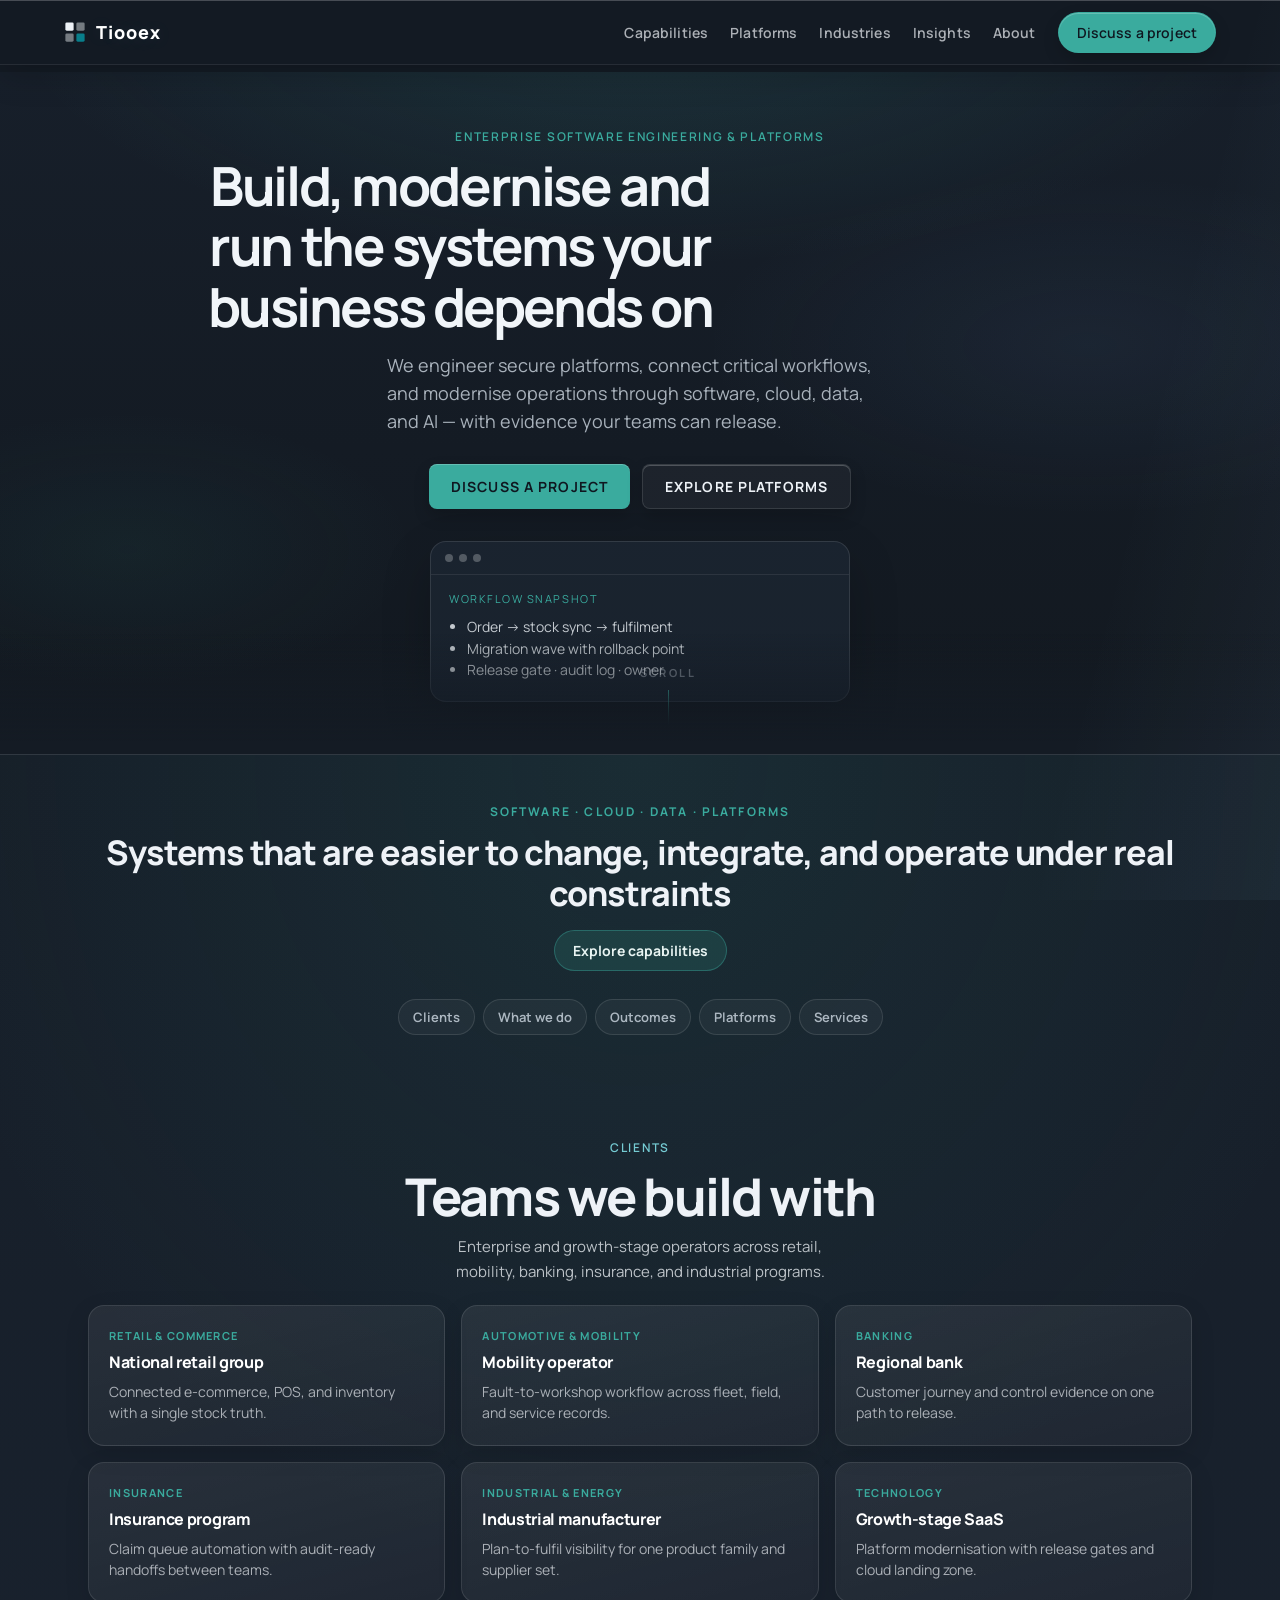
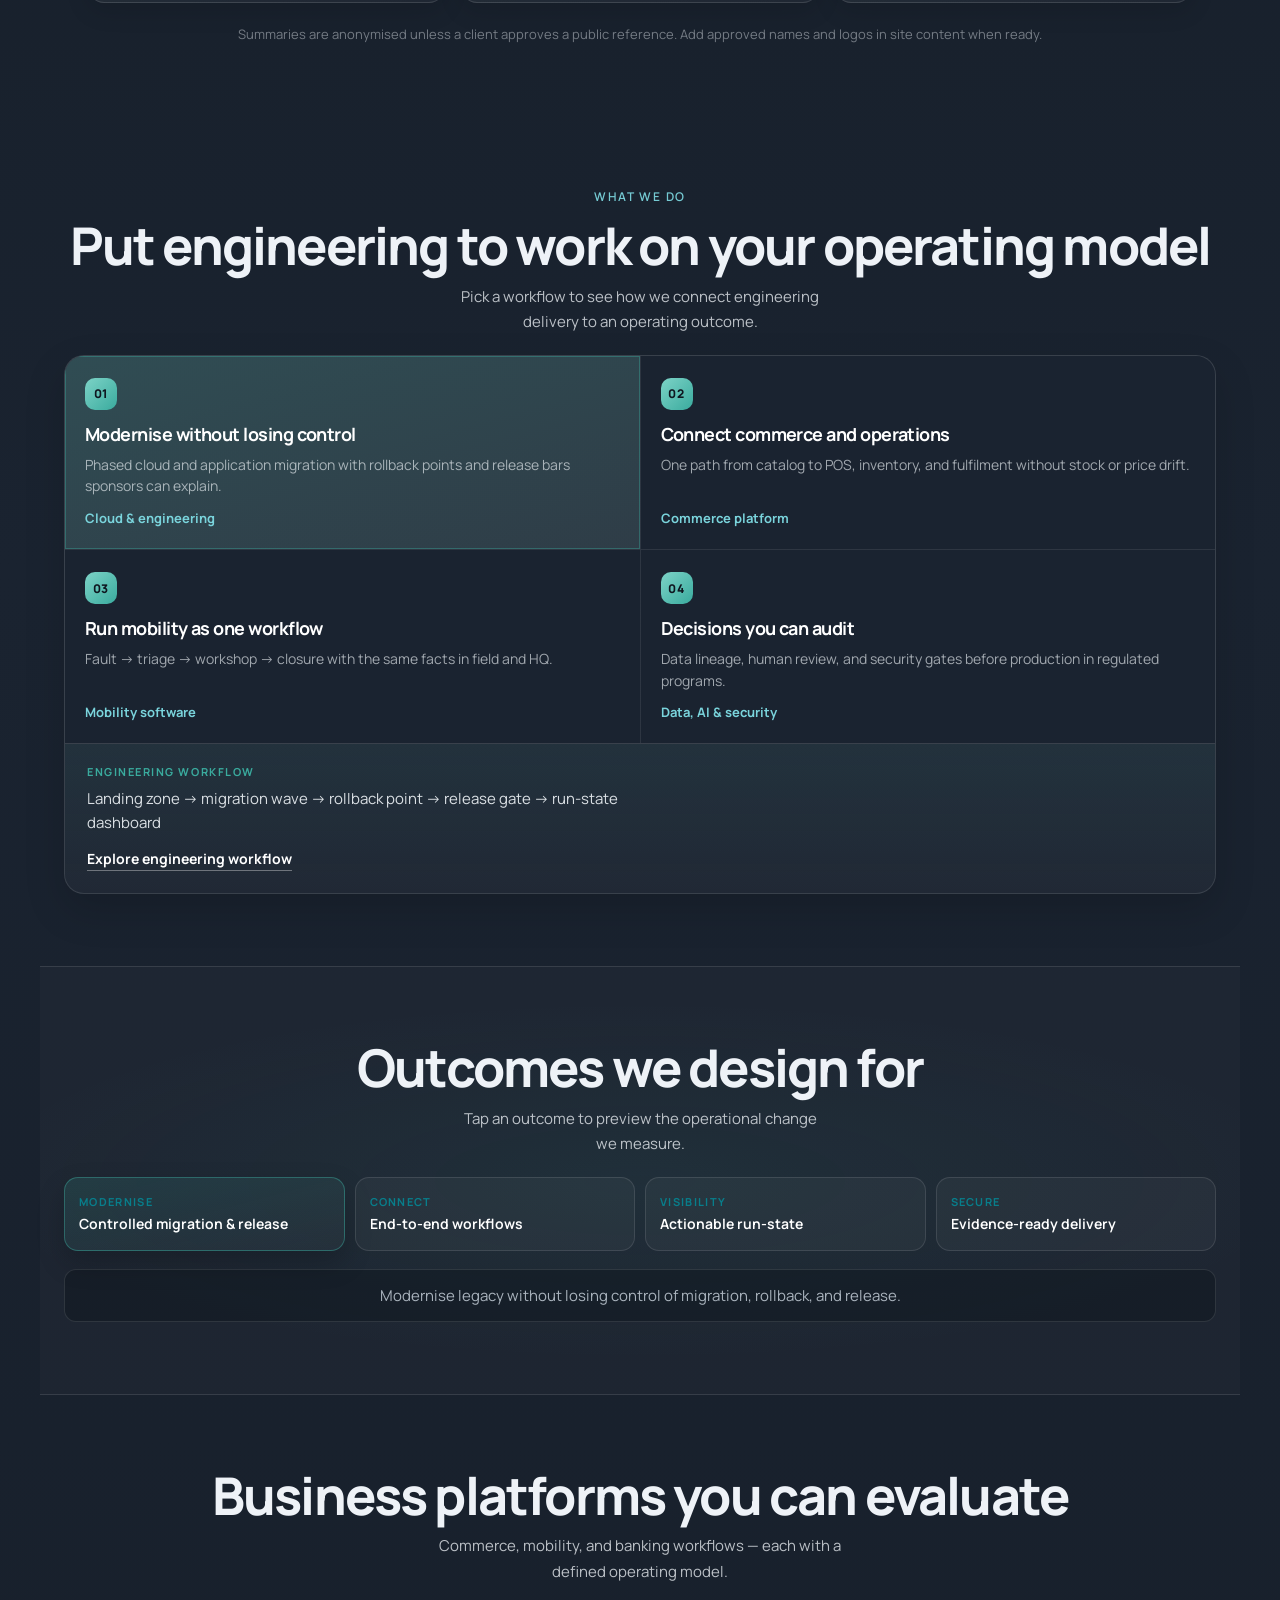
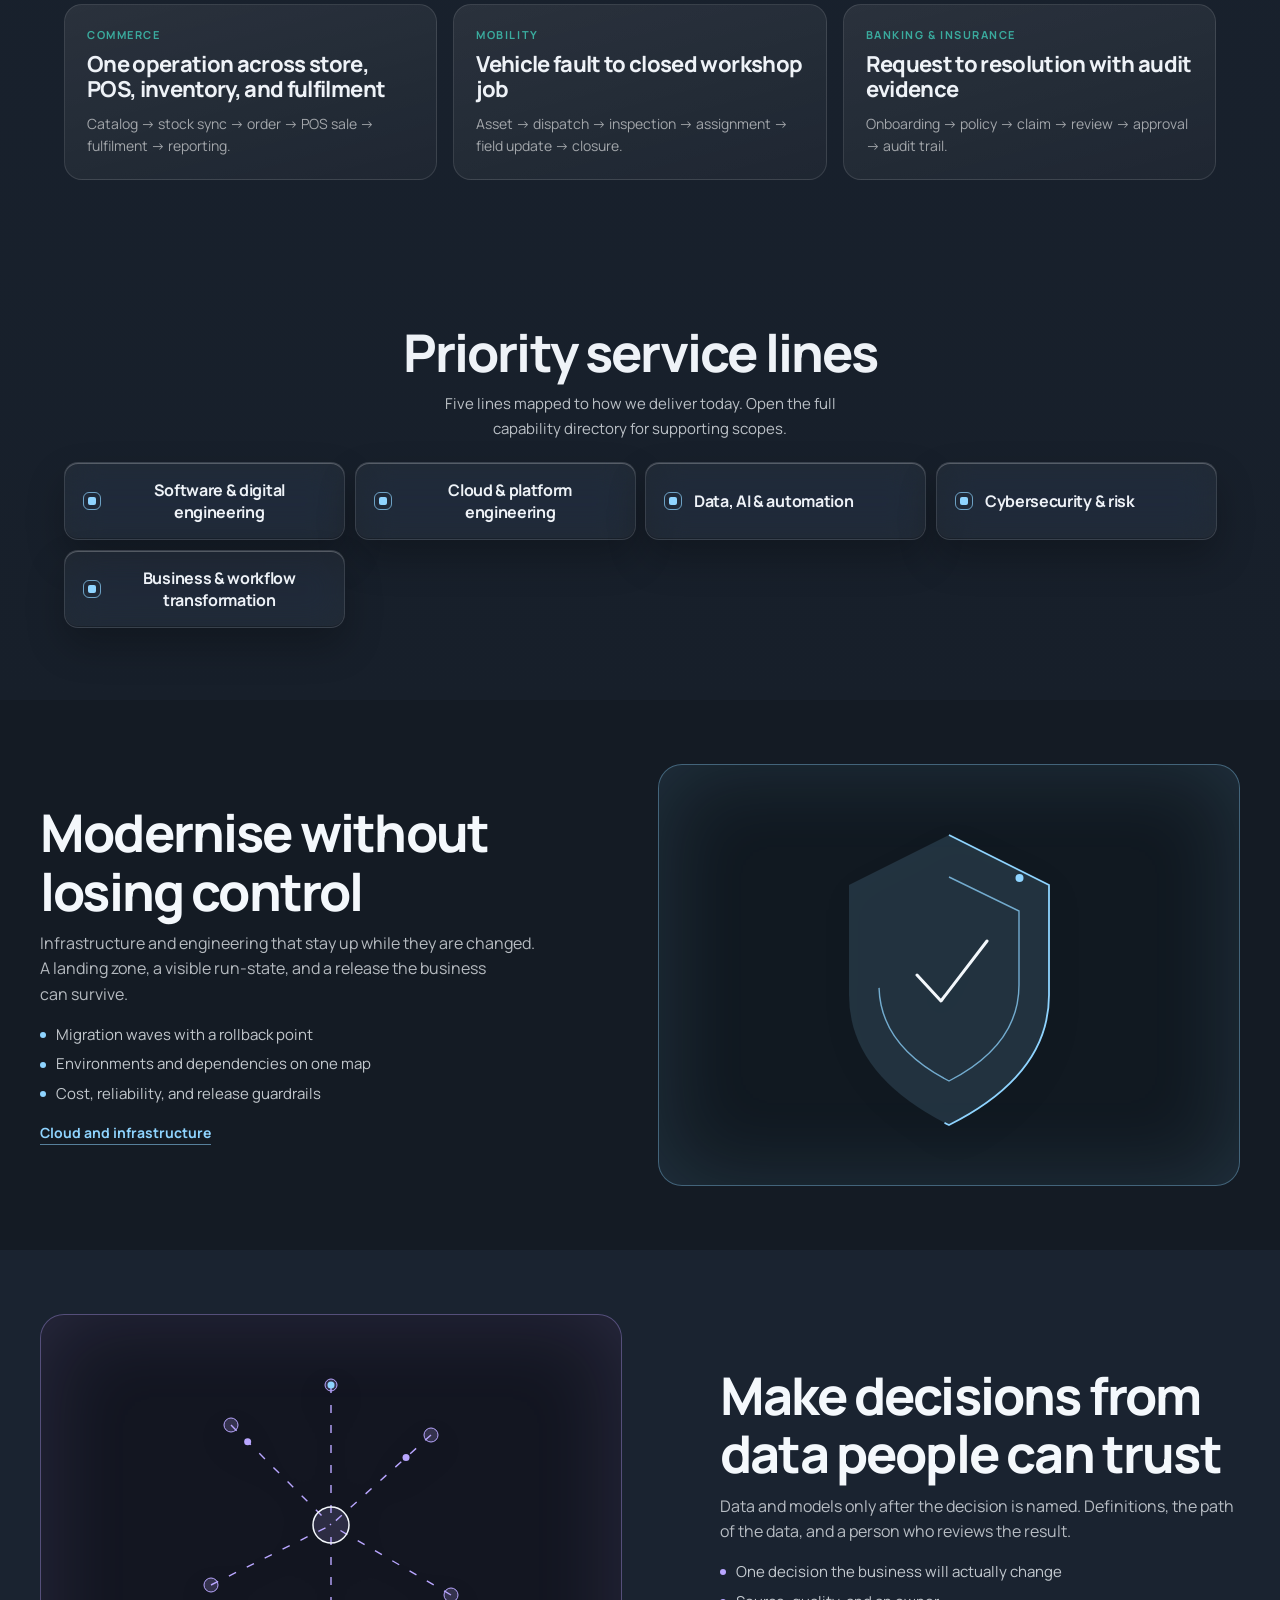
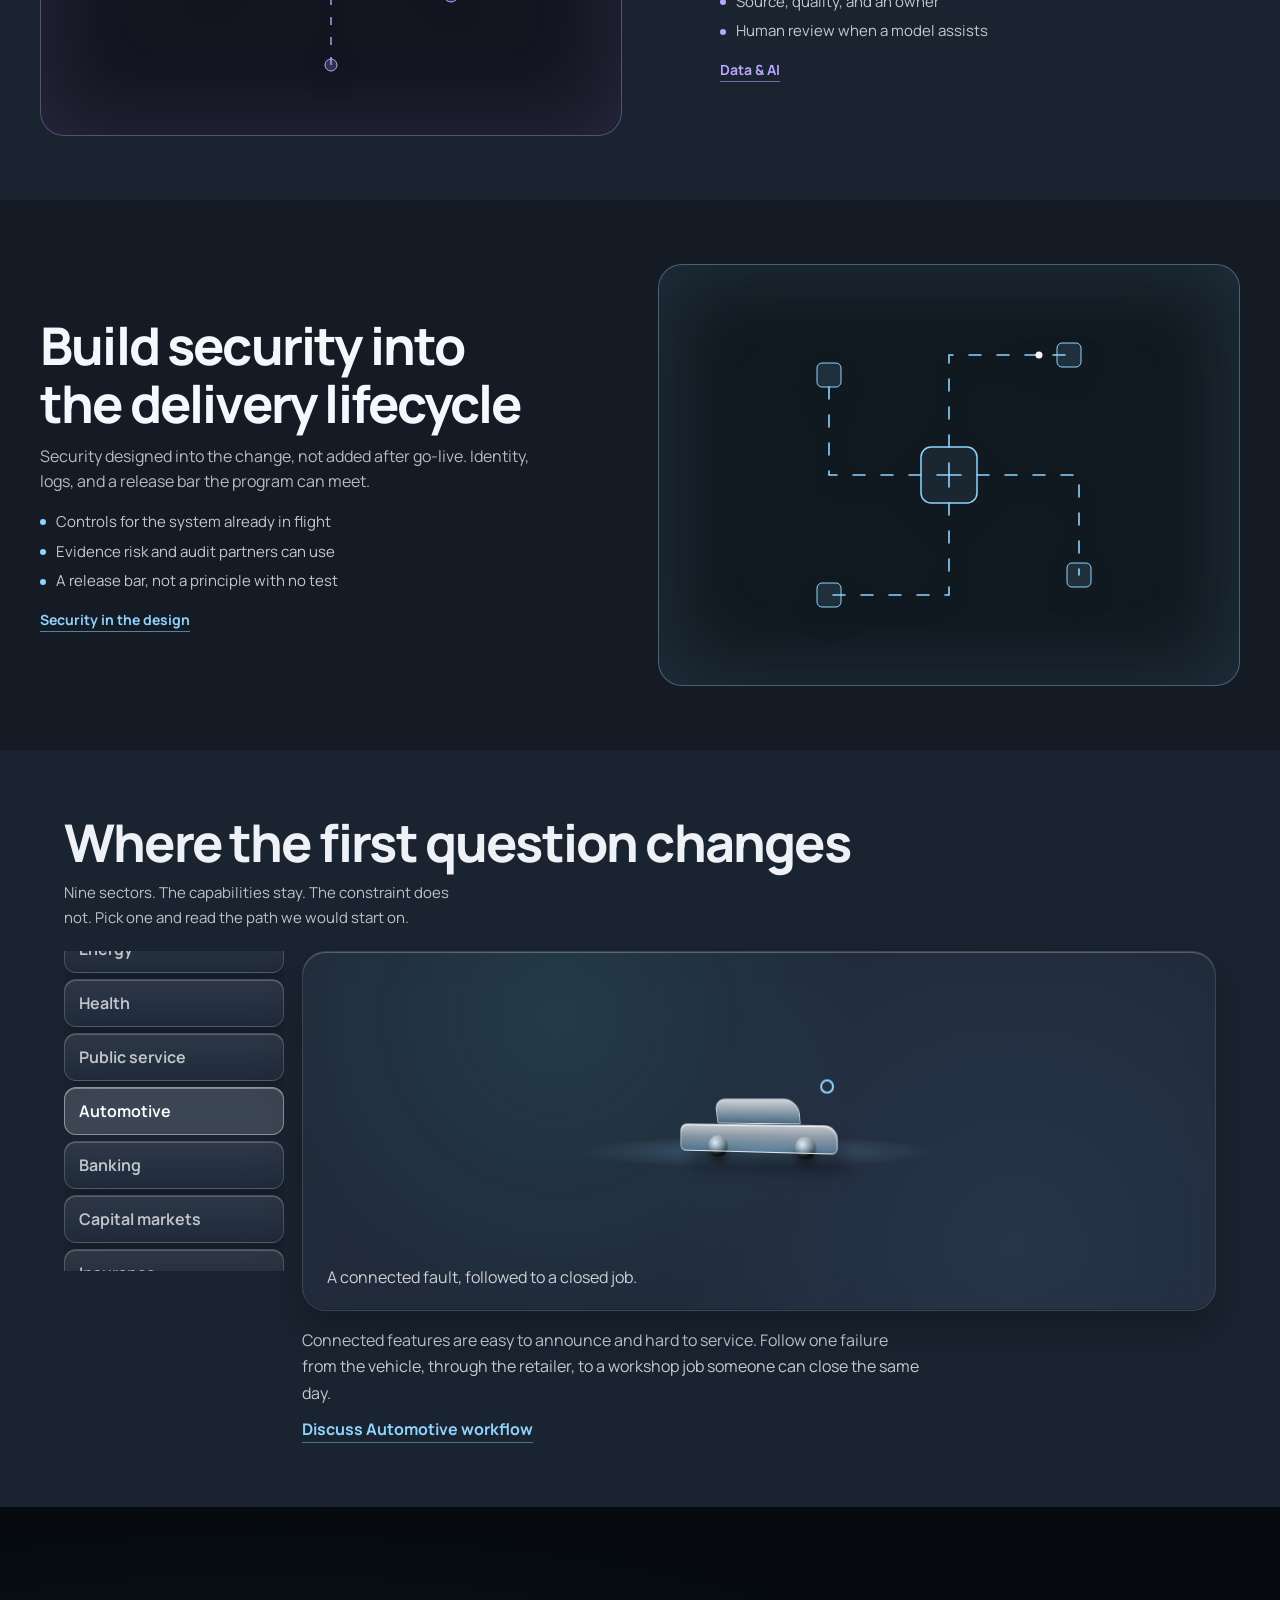
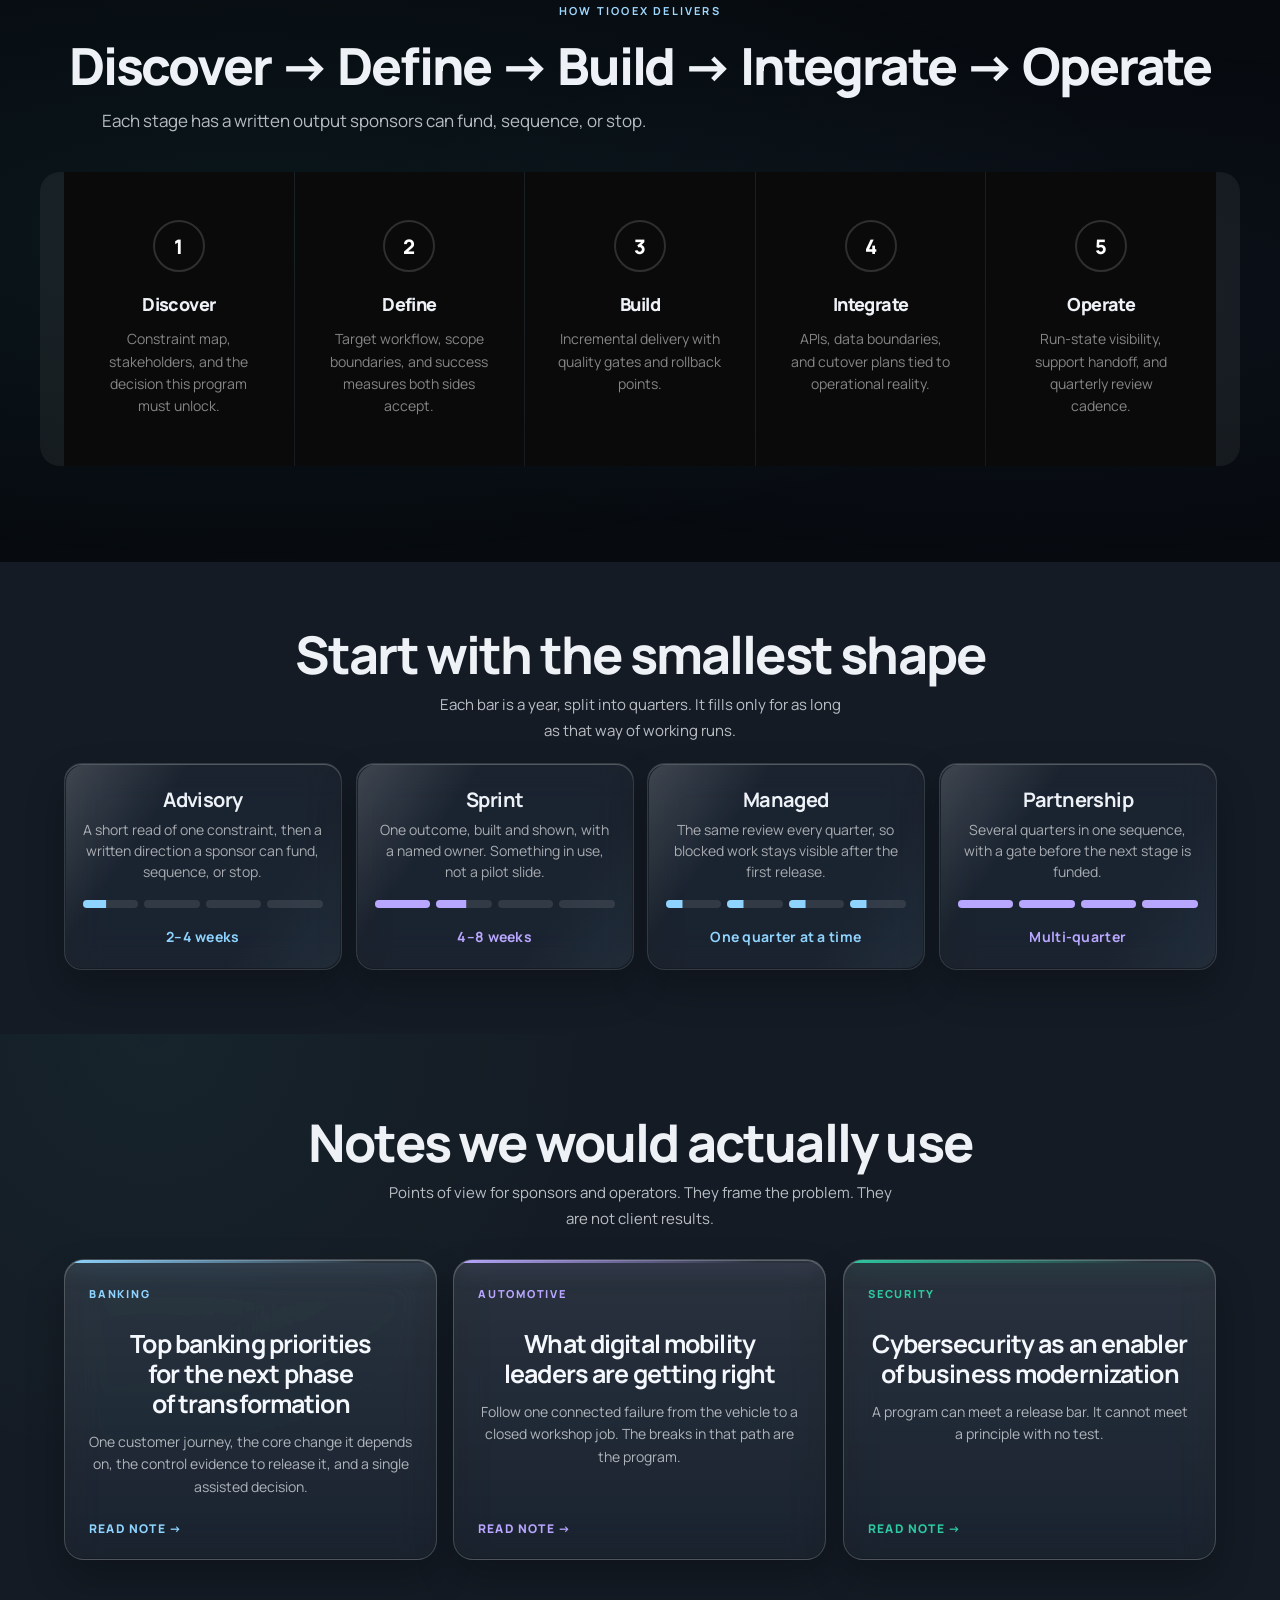
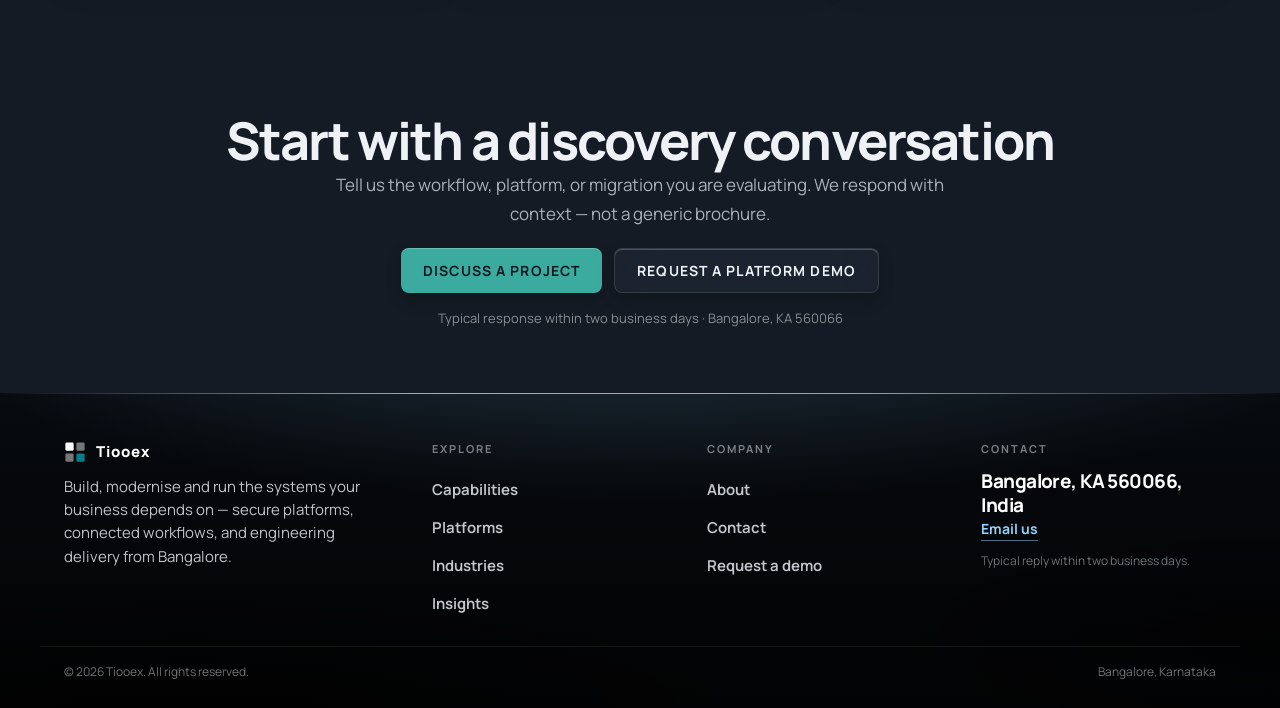
==== commit 8f3ee401: "Standardize page heroes for web and mobile with shared page-hero pattern. Unified typography, spacin" ====
--- a/index.html
+++ b/index.html
@@ -66,7 +66,7 @@
     <main id="main">
         <div class="home-open">
         <div class="hero-mesh" aria-hidden="true"></div>
-        <section class="home-hero home-hero--center home-hero--calm">
+        <section class="home-hero home-hero--center home-hero--calm page-hero page-hero--home">
             <div class="home-hero-copy">
                 <p class="hero-eyebrow">Enterprise software engineering &amp; platforms</p>
                 <h1 class="hero-title hero-title-plain">Build, modernise and run the systems your business depends on</h1>
--- a/styles.css
+++ b/styles.css
@@ -210,19 +210,18 @@
     background:rgba(255,255,255,0.05);
 }
 
-/* ── Hero (full-screen) ── */
+/* ── Hero (inner pages use .page-hero for the shared standard) ── */
 .hero-full{
     position:relative;
     width:100%;
     height:auto;
-    min-height:100vh;
-    min-height:100dvh;
+    min-height:0;
     display:flex;
     flex-direction:column;
-    justify-content:center;
-    align-items:center;
+    justify-content:flex-start;
+    align-items:stretch;
     text-align:center;
-    padding:128px 24px 72px;
+    padding:48px 0 56px;
     overflow:hidden;
 }
 .hero-bg{
@@ -1587,7 +1586,14 @@
 }
 .section-kicker,.fs-eyebrow,.hero-eyebrow{color:#b7d0ff}
 .hero-split{
-    min-height:100vh;align-items:flex-end;text-align:left;padding:150px 24px 72px;
+    min-height:0;align-items:flex-start;text-align:center;padding:var(--hero-pad-top,48px) 0 var(--hero-pad-bottom,56px);
+}
+.hero-split.page-hero .hero-content{text-align:center;max-width:none}
+.hero-split.page-hero .hero-title{
+    font-size:var(--hero-title-size);
+    max-width:none;
+    margin-left:auto;
+    margin-right:auto;
 }
 .hero-layout{
     position:relative;z-index:1;width:min(1120px,100%);
@@ -1726,7 +1732,7 @@
 .outcome-row span{display:block;font-size:11px;letter-spacing:0.12em;text-transform:uppercase;color:#b7d0ff;margin-bottom:4px}
 .outcome-row strong{font-size:14px;font-weight:650;line-height:1.4}
 .page-products .hero-full,.page-services .hero-full,.page-blogs .hero-full{
-    width:100%;height:auto;min-height:100vh;min-height:100dvh;padding:96px 24px 72px;
+    width:100%;height:auto;min-height:0;padding:48px 0 56px;
 }
 .overlay{position:fixed;inset:0;z-index:140}
 .overlay-scrim{position:absolute;inset:0;background:rgba(0,0,0,0.62);backdrop-filter:blur(6px)}
@@ -1819,13 +1825,12 @@
     z-index:1;
     width:100%;
     height:auto;
-    min-height:100vh;
-    min-height:100dvh;
+    min-height:0;
     display:flex;
-    align-items:center;
+    align-items:flex-start;
     justify-content:center;
     text-align:center;
-    padding:88px 24px 72px;
+    padding:var(--hero-pad-top,48px) 0 var(--hero-pad-bottom,56px);
     overflow:hidden;
     background:transparent;
 }
@@ -2364,9 +2369,7 @@
 }
 .home-hero-text .hero-actions{justify-content:flex-start}
 .page-home .home-hero .hero-title.hero-title-plain{
-    font-size:clamp(34px,4.2vw,52px);
     line-height:1.12;
-    max-width:none;
     margin:0 0 16px;
 }
 .page-home .home-hero .hero-title.hero-title-plain span{display:inline}
@@ -2397,10 +2400,10 @@
     .page-services .hero-full,
     .page-blogs .hero-full{
         height:auto;
-        min-height:600px;
+        min-height:0;
         max-height:none;
     }
-    .home-hero{height:auto;min-height:100vh;min-height:100svh}
+    .home-hero{height:auto;min-height:0}
     .promo-bar{font-size:12px;padding:0 12px}
     .seg-nav a{padding:8px 10px;font-size:12px}
     .swap.is-flip{direction:ltr}
@@ -2423,9 +2426,9 @@
     .stage-canvas{min-height:280px}
     #industries,#engagement{padding:48px 20px}
     #engagement .engage-row{width:100%}
-    .home-hero{height:auto;padding:96px 20px 64px}
+    .home-hero{height:auto;padding:32px var(--site-gutter,20px) 48px}
     .home-open .sky-glow{top:calc(100vh - 150px);top:calc(100svh - 150px);height:260px}
-    .page-home .home-hero .hero-title{
+    .page-home .home-hero .hero-title:not(.hero-title-plain){
         font-size:clamp(38px, 11vw, 64px);
         line-height:1.1;
         letter-spacing:-.04em;
@@ -2650,10 +2653,12 @@
 #engagement .engage-row article:nth-child(even) .quarters span::after,
 #engagement .engage-row article:nth-child(even) .span-label{background:transparent;color:#b9a6ff}
 #engagement .engage-row article:nth-child(even) .quarters span::after{background:#b9a6ff}
-.page-products .hero-title{color:#f4f8fc}
-.page-services .hero-title{color:#f4f8fc}
-.page-blogs .hero-title{color:#f4f8fc}
-.hero-title{font-size:clamp(48px,6vw,84px)}
+.page-products .page-hero .hero-title,
+.page-services .page-hero .hero-title,
+.page-blogs .page-hero .hero-title,
+.page-platforms .page-hero .hero-title,
+.page-about .page-hero .hero-title,
+.page-contact .page-hero .hero-title{color:#f4f8fc}
 .site-footer{
     position:relative;
     overflow:hidden;
@@ -3358,6 +3363,8 @@
 }
 body{padding-top:var(--nav-height)}
 body.has-promo{padding-top:calc(var(--promo-height) + var(--nav-height))}
+body.has-promo:not(.promo-hidden){--chrome-top:calc(var(--promo-height) + var(--nav-height))}
+body:not(.has-promo),body.promo-hidden{--chrome-top:var(--nav-height)}
 body.has-promo.promo-hidden{padding-top:var(--nav-height)}
 body.has-promo.promo-hidden .site-nav--unified{top:0}
 .promo-bar{
@@ -3401,12 +3408,7 @@
     padding:10px 18px!important;
 }
 .btn-nav-primary:hover{filter:brightness(1.08);background:var(--accent)!important}
-.site-nav--unified .mobile-panel{
-    display:none;
-    margin-top:8px;padding:8px 0 16px;
-    border-top:1px solid rgba(255,255,255,.08);
-}
-.site-nav--unified .mobile-panel.open{display:block}
+.site-nav--unified .mobile-panel{display:none}
 .site-nav--unified .mobile-panel a{
     text-transform:none;font-weight:600;font-size:15px;
     border-radius:10px;margin:2px 0;
@@ -3684,8 +3686,10 @@
 }
 .page-home .home-hero::before{display:none}
 .page-home .home-hero--calm{
-    min-height:min(92vh,920px);
-    padding:100px 24px 80px;
+    min-height:0;
+    padding:var(--hero-pad-top) 0 var(--hero-pad-bottom);
+    align-items:stretch;
+    justify-content:flex-start;
 }
 .page-home .home-hero .hero-eyebrow{
     color:var(--home-accent);
@@ -3698,7 +3702,6 @@
 }
 .page-home .home-hero .hero-sub{
     color:var(--home-text-muted);
-    font-size:clamp(17px,2.2vw,20px);
     animation:homeEnter .6s cubic-bezier(.22,1,.36,1) .2s both;
 }
 .page-home .home-hero .hero-actions{
@@ -3903,6 +3906,12 @@
     --site-max:1200px;
     --site-gutter:clamp(16px,4vw,24px);
     --site-edge:max(var(--site-gutter), calc((100% - var(--site-max)) / 2));
+    --hero-pad-top:clamp(28px,5vw,56px);
+    --hero-pad-bottom:clamp(36px,4.5vw,52px);
+    --hero-title-size:clamp(32px,4.2vw,48px);
+    --hero-title-size-home:clamp(34px,4.8vw,54px);
+    --hero-sub-size:clamp(16px,2.1vw,18px);
+    --hero-sub-max:46ch;
 }
 html{overflow-x:clip}
 main{width:100%}
@@ -3956,6 +3965,8 @@
 .seg-alt .seg-head,
 .seg-alt .stage,
 .seg-alt .seg-more,
+.page-about .seg-alt .engage-row,
+.page-about .seg-alt .fact-grid,
 #engagement .seg-head,
 #engagement .engage-row,
 #notes .seg-head,
@@ -3998,7 +4009,8 @@
 }
 .post-hero-bridge,
 .post-hero-jump{padding-left:var(--site-gutter);padding-right:var(--site-gutter)}
-.hero-full .hero-content{
+.hero-full .hero-content,
+.page-hero .hero-content{
     box-sizing:border-box;
     width:100%;
     max-width:var(--site-max);
@@ -4006,6 +4018,86 @@
     margin-right:auto;
     padding-left:var(--site-gutter);
     padding-right:var(--site-gutter);
+}
+/* Standard page hero — all inner pages + home variant */
+.hero-full.page-hero,
+.home-hero.page-hero{
+    min-height:0;
+    height:auto;
+    padding:var(--hero-pad-top) 0 var(--hero-pad-bottom);
+    justify-content:flex-start;
+    align-items:stretch;
+    text-align:center;
+}
+.page-hero .hero-eyebrow{
+    font-size:12px;
+    font-weight:600;
+    letter-spacing:.14em;
+    text-transform:uppercase;
+    color:rgba(183,208,255,.88);
+    margin:0 auto 10px;
+}
+.page-hero .hero-title{
+    font-size:var(--hero-title-size);
+    font-weight:750;
+    line-height:1.12;
+    letter-spacing:-.03em;
+    text-transform:none;
+    max-width:none;
+    width:100%;
+    margin:0 auto 12px;
+    color:#f4f8fc;
+}
+.page-hero .hero-sub{
+    font-size:var(--hero-sub-size);
+    line-height:1.55;
+    color:rgba(244,248,252,.72);
+    max-width:var(--hero-sub-max);
+    margin:0 auto;
+}
+.page-hero .hero-note,
+.page-hero .form-note{
+    max-width:var(--hero-sub-max);
+    margin:14px auto 0;
+    font-size:14px;
+    line-height:1.5;
+    color:rgba(244,248,252,.55);
+}
+.page-hero--home{
+    padding-left:0;
+    padding-right:0;
+}
+.page-hero--home .home-hero-copy{
+    width:100%;
+    max-width:var(--site-max);
+    margin:0 auto;
+    padding-left:var(--site-gutter);
+    padding-right:var(--site-gutter);
+    box-sizing:border-box;
+}
+.page-hero--home .hero-title.hero-title-plain{
+    font-size:var(--hero-title-size-home);
+    line-height:1.14;
+    max-width:22ch;
+    margin-left:auto;
+    margin-right:auto;
+}
+.page-hero--home .hero-sub{
+    max-width:var(--hero-sub-max);
+    margin-left:auto;
+    margin-right:auto;
+}
+.page-hero--home .hero-actions{
+    justify-content:center;
+}
+@media(max-width:768px){
+    .page-hero .hero-title{font-size:clamp(28px,7vw,36px)}
+    .page-hero--home .hero-title.hero-title-plain{
+        font-size:clamp(28px,7.2vw,38px);
+        max-width:none;
+    }
+    .page-hero .hero-sub{font-size:16px}
+    .page-hero--home .hero-product-window{display:none}
 }
 .hero-full.hero-split .hero-layout{
     box-sizing:border-box;
@@ -4171,7 +4263,7 @@
     .toolbar{flex-direction:column;gap:12px}
     .toolbar .pill-row{justify-content:flex-start}
     .cap-board{grid-template-columns:1fr}
-    .hero-full{min-height:auto;padding-top:96px;padding-bottom:56px}
+    .hero-full:not(.page-hero){min-height:auto;padding-top:48px;padding-bottom:48px}
     .seg{padding-top:48px;padding-bottom:48px}
     .home-post-hero .seg{padding-top:56px;padding-bottom:56px}
     .plat-jump{justify-content:flex-start;overflow-x:auto;flex-wrap:nowrap;overscroll-behavior-x:contain;padding-bottom:20px}
@@ -4206,6 +4298,179 @@
     box-sizing:border-box;
 }
 
+/* About page: aligned sections */
+.page-about .seg-alt{padding-left:0;padding-right:0}
+.page-about .seg-alt .engage-row,
+.page-about .seg-alt .fact-grid{margin-top:4px}
+.page-about .fact-grid{max-width:720px;margin-left:auto;margin-right:auto}
+.page-about .engage-row article{text-align:left}
+.page-about .about-location{
+    display:block;
+    max-width:480px;
+    margin:8px auto 0;
+    padding:24px 22px;
+    border-radius:16px;
+    border:1px solid rgba(255,255,255,.1);
+    background:rgba(255,255,255,.04);
+    font-style:normal;
+    text-align:center;
+    box-sizing:border-box;
+}
+.page-about .about-location-contact{margin-top:16px}
+@media(max-width:700px){
+    .page-about .engage-row{
+        display:grid;
+        grid-template-columns:1fr;
+        overflow:visible;
+        overscroll-behavior:auto;
+        scroll-snap-type:none;
+        padding:0;
+        gap:12px;
+    }
+    .page-about .engage-row article{
+        flex:none;
+        width:auto;
+        scroll-snap-align:none;
+    }
+}
+
+/* ===== Mobile polish (all pages) ===== */
+@media(max-width:900px){
+    .site-nav--unified .nav-wrap{
+        height:var(--nav-height);
+        min-height:56px;
+        gap:12px;
+    }
+    .site-nav--unified .brand{
+        min-width:0;
+        flex:1 1 auto;
+        font-size:17px;
+        letter-spacing:.04em;
+    }
+    .site-nav--unified .brand span{
+        overflow:hidden;
+        text-overflow:ellipsis;
+        white-space:nowrap;
+    }
+    .site-nav--unified .mobile-panel{
+        display:none;
+        flex-direction:column;
+        position:fixed;
+        left:0;
+        right:0;
+        top:var(--chrome-top,var(--nav-height));
+        z-index:89;
+        margin:0;
+        padding:10px var(--site-gutter) max(18px,env(safe-area-inset-bottom));
+        max-height:calc(100dvh - var(--chrome-top,var(--nav-height)));
+        overflow-y:auto;
+        overscroll-behavior:contain;
+        border:0;
+        border-top:1px solid rgba(255,255,255,.1);
+        border-radius:0 0 18px 18px;
+        box-shadow:0 22px 48px rgba(0,0,0,.5);
+    }
+    .site-nav--unified .mobile-panel.open{
+        display:flex;
+    }
+    .site-nav--unified .mobile-panel a{
+        min-height:48px;
+        display:flex;
+        align-items:center;
+        padding:12px 14px;
+        border-bottom:1px solid rgba(255,255,255,.06);
+        margin:0;
+    }
+    .site-nav--unified .mobile-panel a:last-child{border-bottom:0}
+    body.menu-open::before{
+        content:"";
+        position:fixed;
+        inset:0;
+        z-index:85;
+        background:rgba(0,0,0,.55);
+        pointer-events:none;
+    }
+    body.menu-open .site-nav--unified{z-index:92}
+    #engagement{padding-left:0;padding-right:0}
+    .steps-section .step-grid{grid-template-columns:1fr 1fr;gap:12px}
+}
+@media(max-width:768px){
+    :root{
+        --hero-pad-top:24px;
+        --hero-pad-bottom:36px;
+    }
+    .hero-sub,.section-lead{font-size:16px;line-height:1.55}
+    .page-hero--home .hero-actions,
+    .hero-actions{
+        width:100%;
+        flex-direction:column;
+        align-items:stretch;
+        gap:10px;
+    }
+    .page-hero--home .hero-actions .btn,
+    .hero-actions .btn{width:100%;justify-content:center;padding:14px 18px}
+    .promo-bar{
+        white-space:normal;
+        height:auto;
+        min-height:var(--promo-height);
+        padding-top:8px;
+        padding-bottom:8px;
+        line-height:1.35;
+        font-size:12px;
+    }
+    body.has-promo:not(.promo-hidden){
+        padding-top:calc(var(--nav-height) + var(--promo-height) + 8px);
+    }
+    .cap-board{grid-template-columns:1fr}
+    .cap-board a{min-height:56px;padding:14px 16px;font-size:15px}
+    .stage-list button{
+        white-space:normal;
+        font-size:13px;
+        padding:10px 8px;
+        line-height:1.25;
+    }
+    .seg-head h2,.close-seg h2{font-size:clamp(26px,6.5vw,34px)}
+    .home-post-hero .seg{padding-top:44px;padding-bottom:44px}
+    .post-hero-bridge{padding-top:32px;padding-bottom:12px}
+    .post-hero-bridge h2{font-size:clamp(22px,5.5vw,28px)}
+    .use-card{padding:18px 16px}
+    .client-card{padding:18px 16px}
+    .preview-grid{grid-template-columns:1fr!important}
+    .inquiry-form .field input,
+    .inquiry-form .field select,
+    .inquiry-form .field textarea{font-size:16px}
+    .jumpbar{
+        width:calc(100% - 2 * var(--site-gutter));
+        margin-left:auto;
+        margin-right:auto;
+        top:calc(var(--chrome-top,var(--nav-height)) + 8px);
+    }
+    .seg-nav{top:calc(var(--chrome-top,var(--nav-height)) + 8px)}
+}
+@media(max-width:640px){
+    :root{--nav-height:60px;--site-gutter:16px}
+    .steps-section .step-grid{grid-template-columns:1fr}
+    .stage-list{grid-template-columns:1fr}
+    .stage-list button{min-height:44px}
+    .plat-copy h2{font-size:clamp(22px,6vw,28px)}
+    .plat-visual svg{max-width:100%;height:auto}
+    .swap-visual svg{max-width:100%;height:auto}
+    .scene-svg{width:100%}
+    .filter-bar{margin-top:16px}
+    .pill-tag,.plat-jump a,.post-hero-jump a{min-height:44px;display:inline-flex;align-items:center}
+    .footer-brand-block .footer-lead{font-size:14px}
+    .site-footer--unified .footer-links a{
+        min-height:44px;
+        display:inline-flex;
+        align-items:center;
+    }
+    .form-note{font-size:13px;line-height:1.45}
+    .page-contact .field[style*="flex-direction:row"]{
+        flex-direction:row!important;
+        align-items:flex-start!important;
+    }
+}
+
 @media(prefers-reduced-motion:reduce){
     *:not(.stage-canvas *){animation:none !important;transition:none !important}
     html,body,
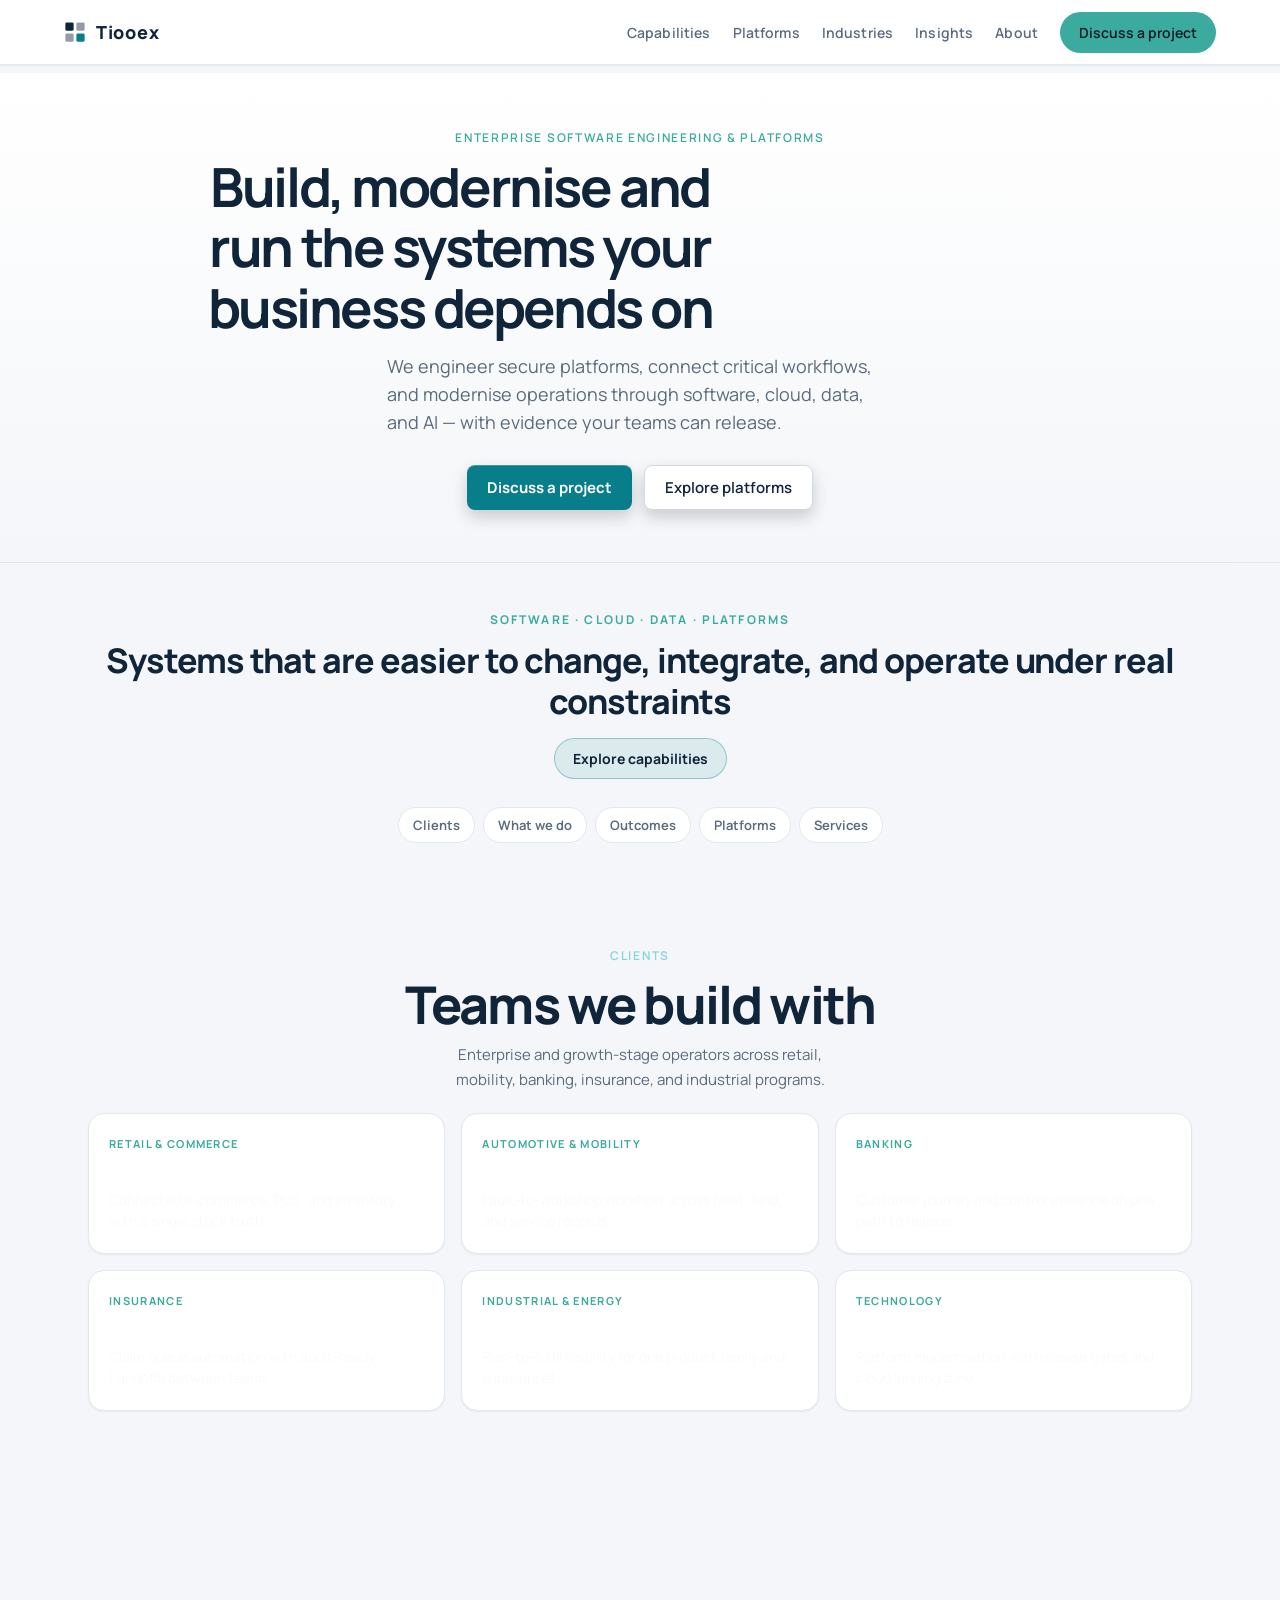
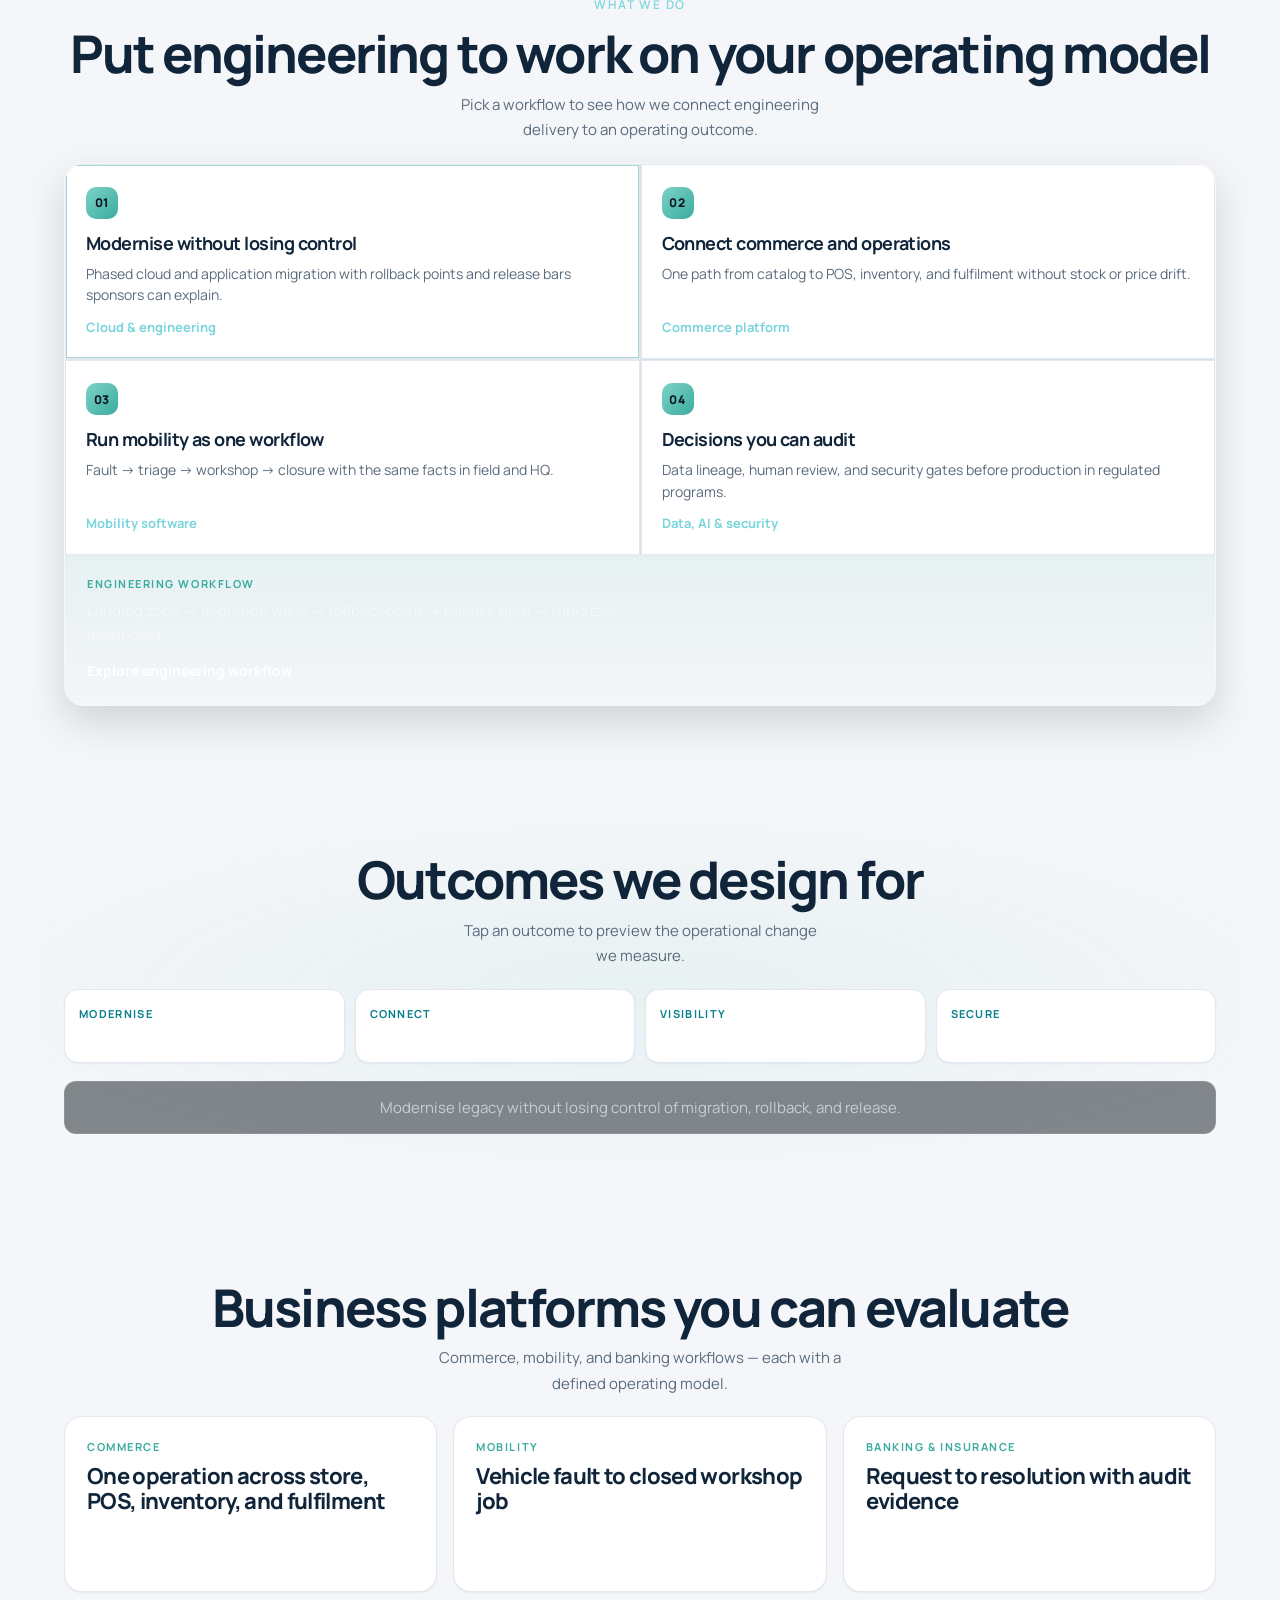
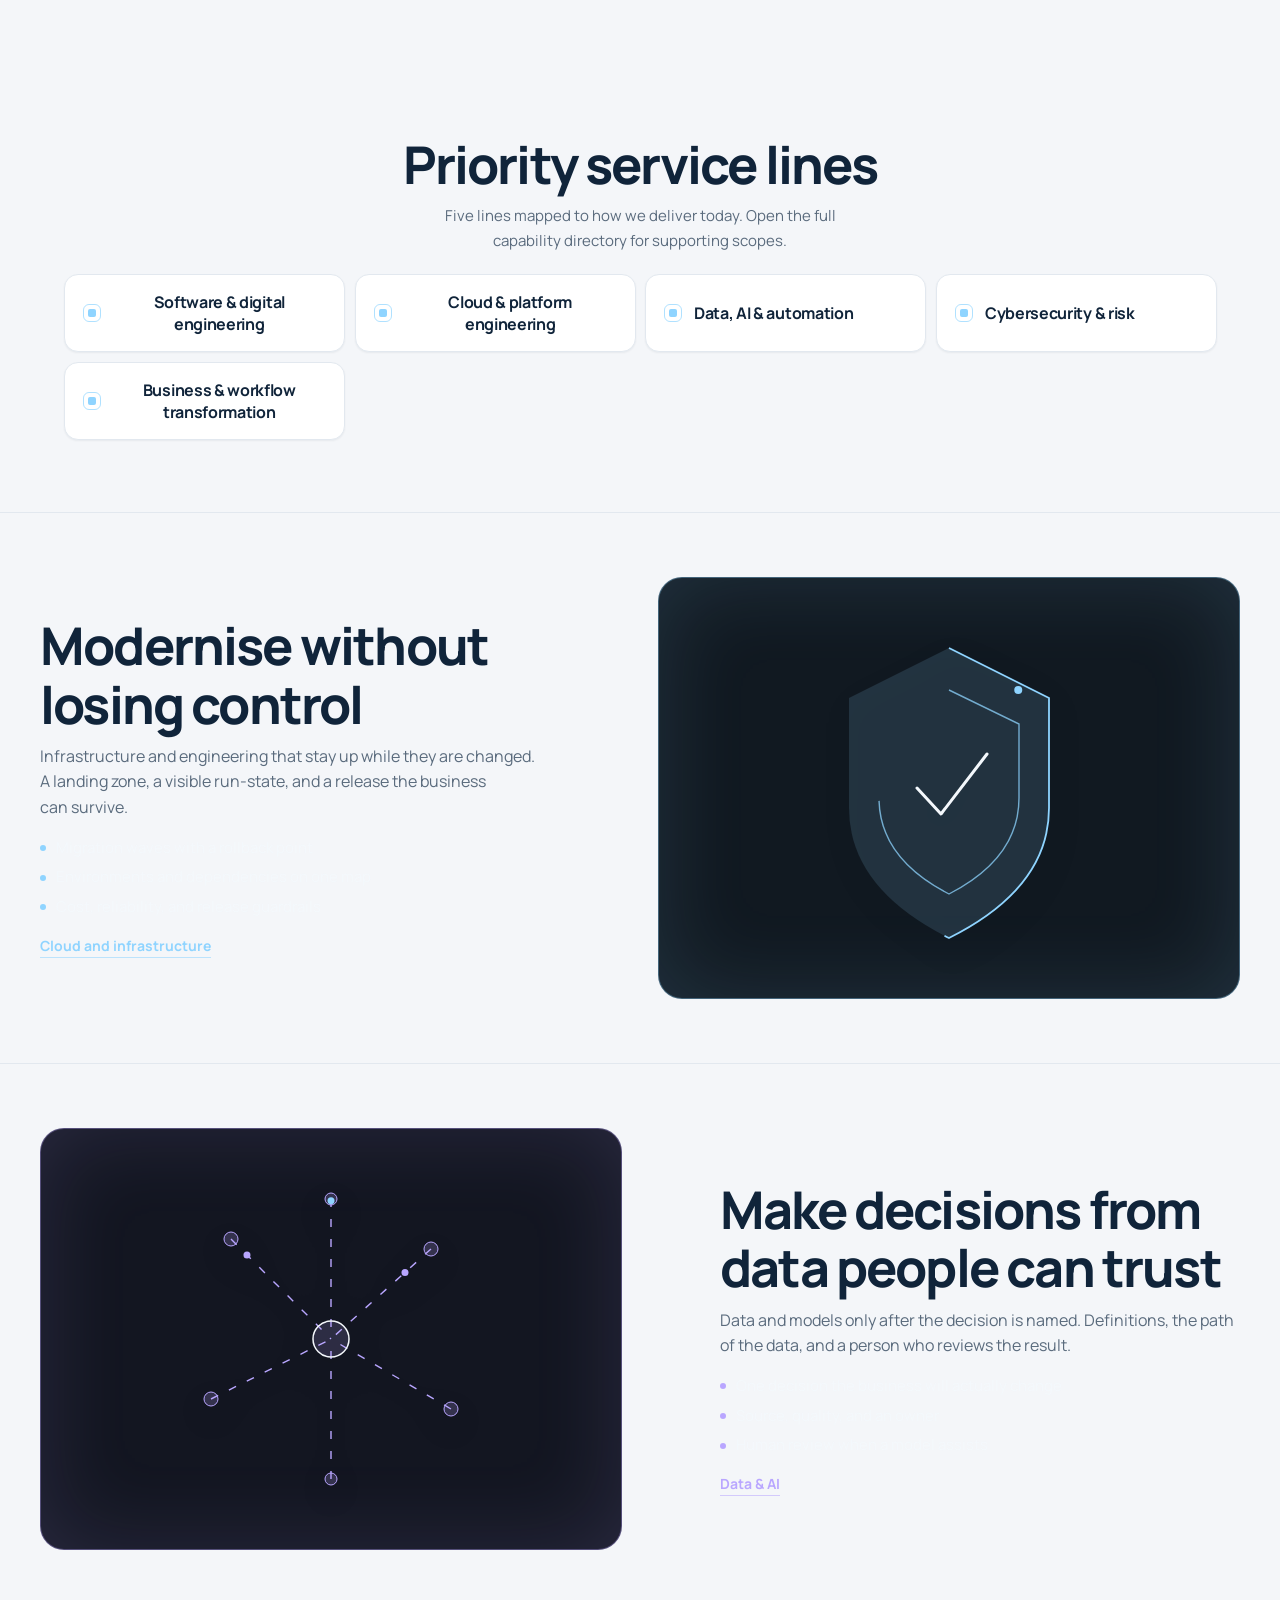
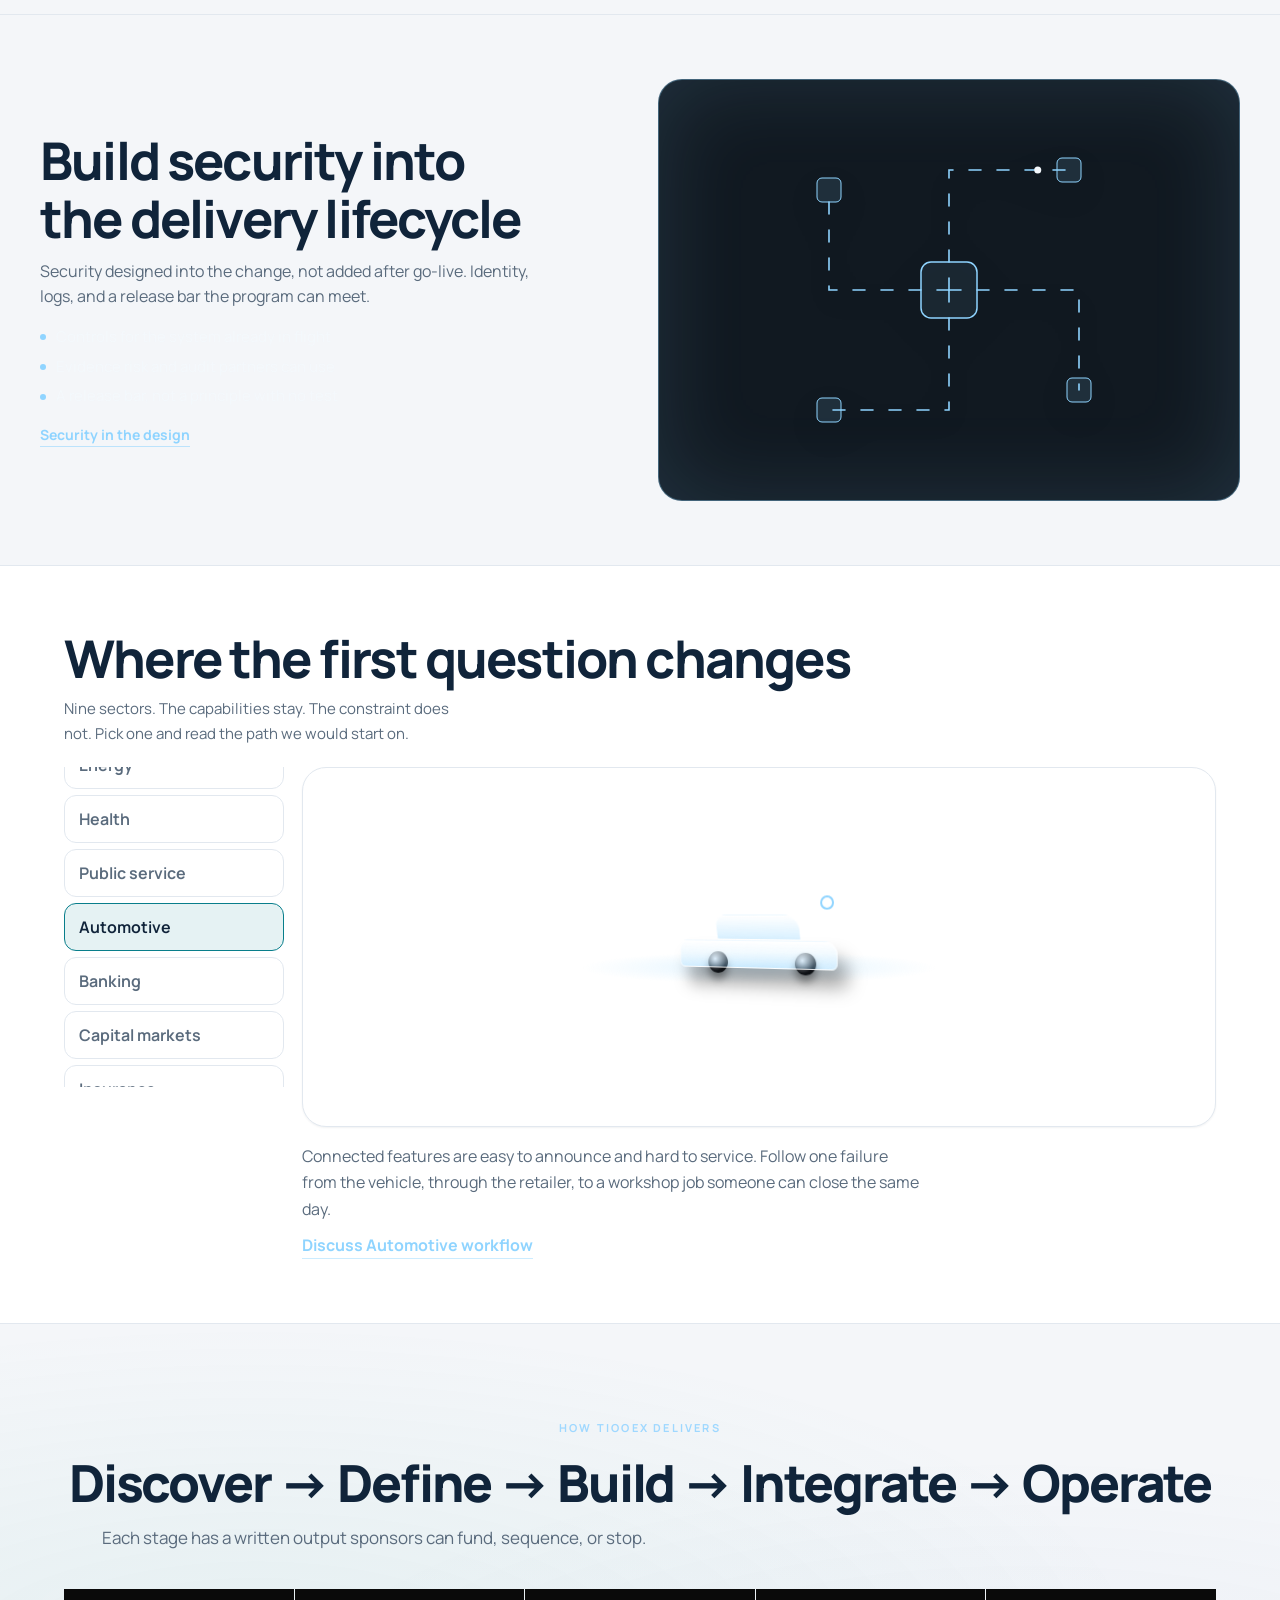
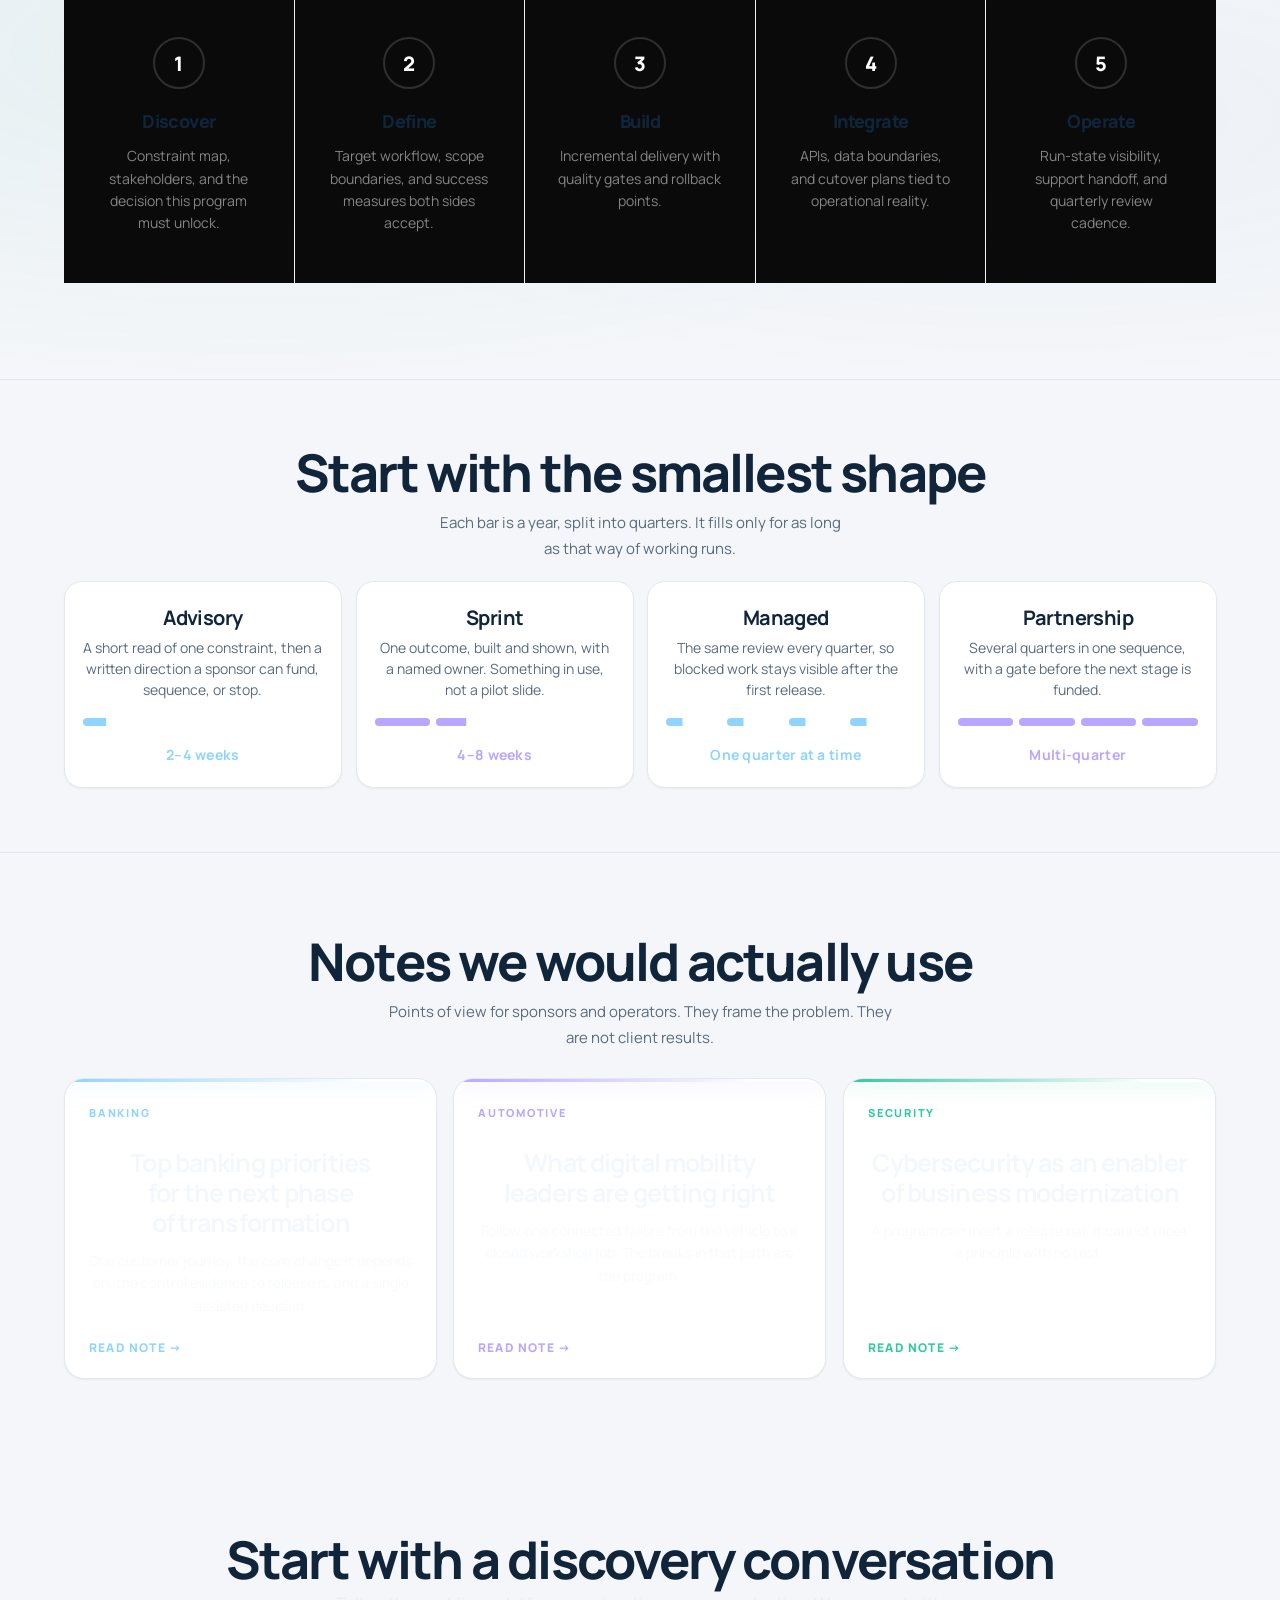
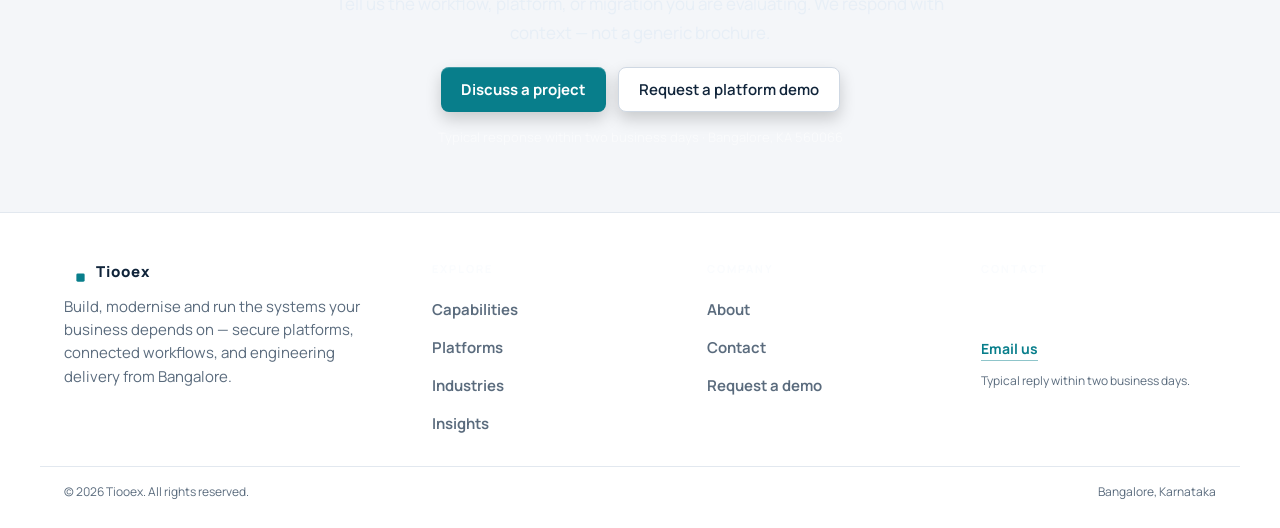
==== commit 4d6447d8: "Apply light professional theme with standard cards and calmer UI. Replace dark glass/3D styling with" ====
--- a/index.html
+++ b/index.html
@@ -8,7 +8,7 @@
     <meta name="keywords" content="Tiooex, enterprise software development, cloud migration, application modernisation, data engineering, cybersecurity, digital platforms, Bangalore">
     <meta name="author" content="Tiooex">
     <meta name="robots" content="index, follow">
-    <meta name="theme-color" content="#070b10">
+    <meta name="theme-color" content="#f4f6f9">
     <meta property="og:title" content="Tiooex | Enterprise Software Engineering, Cloud &amp; Digital Platforms">
     <meta property="og:description" content="Build, modernise and run the systems your business depends on. Secure platforms, connected workflows, and engineering delivery from Bangalore.">
     <meta property="og:type" content="website">
@@ -75,19 +75,7 @@
                     <a class="btn btn-primary" href="contact.html" data-track="hero_primary_cta">Discuss a project</a>
                     <a class="btn btn-secondary" href="platforms.html">Explore platforms</a>
                 </div>
-                <div class="hero-product-window" aria-hidden="true">
-                    <div class="hero-product-bar"><span></span><span></span><span></span></div>
-                    <div class="hero-product-body">
-                        <p>Workflow snapshot</p>
-                        <ul>
-                            <li>Order → stock sync → fulfilment</li>
-                            <li>Migration wave with rollback point</li>
-                            <li>Release gate · audit log · owner</li>
-                        </ul>
-                    </div>
-                </div>
-            </div>
-            <a class="scroll-cue" href="#line">Scroll</a>
+            </div>
         </section>
         </div>
 
--- a/styles.css
+++ b/styles.css
@@ -8,8 +8,8 @@
 body{scroll-behavior:smooth}
 body{
     font-family:'Manrope',system-ui,-apple-system,sans-serif;
-    background:#070b10;
-    color:#f4f8fc;
+    background:#f4f6f9;
+    color:#10243a;
     overflow-x:hidden;
     -webkit-font-smoothing:antialiased;
     -moz-osx-font-smoothing:grayscale;
@@ -182,32 +182,33 @@
     display:inline-flex;
     align-items:center;
     justify-content:center;
-    padding:12px 22px;
+    padding:11px 20px;
     border-radius:8px;
     border:none;
-    font-weight:700;
-    font-size:14px;
-    letter-spacing:0.08em;
-    text-transform:uppercase;
-    transition:all 0.25s;
+    font-weight:600;
+    font-size:15px;
+    letter-spacing:0;
+    text-transform:none;
+    transition:background .2s,border-color .2s,color .2s,box-shadow .2s;
     cursor:pointer;
 }
 .btn-primary{
-    background:#fff;
-    color:#000;
+    background:var(--accent,#087e8b);
+    color:#fff;
+    box-shadow:var(--shadow-sm,0 1px 2px rgba(16,36,58,.06));
 }
 .btn-primary:hover{
-    background:rgba(255,255,255,0.88);
-    transform:translateY(-1px);
+    background:var(--accent-hover,#066970);
+    transform:none;
 }
 .btn-secondary{
-    background:transparent;
-    border:1px solid rgba(255,255,255,0.25);
-    color:#fff;
+    background:var(--surface,#fff);
+    border:1px solid var(--border-strong,#cfd8e3);
+    color:var(--ink,#10243a);
 }
 .btn-secondary:hover{
-    border-color:rgba(255,255,255,0.5);
-    background:rgba(255,255,255,0.05);
+    border-color:var(--accent,#087e8b);
+    background:var(--surface-2,#f4f6f9);
 }
 
 /* ── Hero (inner pages use .page-hero for the shared standard) ── */
@@ -1547,8 +1548,8 @@
 }
 
 /* ── Refinement: type, focus, density, interactive panels ── */
-html{color-scheme:dark}
-body{background:#07080d}
+html{color-scheme:light}
+body{background:#f4f6f9}
 .sr-only{
     position:absolute;width:1px;height:1px;padding:0;margin:-1px;overflow:hidden;
     clip:rect(0,0,0,0);white-space:nowrap;border:0;
@@ -3352,11 +3353,19 @@
 
 /* ── Unified chrome (Parallel-inspired clean layout) ── */
 :root{
-    --ink:#10243A;
-    --surface:#F7F9FB;
-    --accent:#087E8B;
-    --accent-soft:rgba(8,126,139,.18);
-    --text-muted:rgba(244,248,252,.68);
+    --ink:#10243a;
+    --ink-muted:#5a6b7d;
+    --surface:#ffffff;
+    --surface-2:#f4f6f9;
+    --surface-3:#eef2f6;
+    --border:#e2e8ef;
+    --border-strong:#cfd8e3;
+    --accent:#087e8b;
+    --accent-hover:#066970;
+    --accent-soft:rgba(8,126,139,.1);
+    --shadow-sm:0 1px 2px rgba(16,36,58,.06);
+    --shadow-md:0 8px 24px rgba(16,36,58,.08);
+    --text-muted:#5a6b7d;
     --nav-height:72px;
     --promo-height:38px;
     --sticky-top:calc(var(--nav-height) + 12px);
@@ -4471,6 +4480,262 @@
     }
 }
 
+/* ═══ Light professional theme — calm surfaces, standard cards ═══ */
+.progress{background:var(--accent,#087e8b)}
+.promo-bar{
+    background:var(--surface-3,#eef2f6);
+    color:var(--ink-muted);
+    border-bottom-color:var(--border);
+}
+.promo-bar a{color:var(--accent)}
+.site-nav--unified,
+.site-nav--unified.scrolled,
+body.menu-open .site-nav--unified{
+    background:rgba(255,255,255,.94);
+    backdrop-filter:saturate(1.2) blur(10px);
+    border-bottom:1px solid var(--border);
+    box-shadow:var(--shadow-sm);
+}
+.site-nav--unified .brand span{color:var(--ink)}
+.site-nav .brand{text-shadow:none;letter-spacing:.04em;text-transform:none}
+.cap-board a{color:var(--ink)}
+.site-nav--unified .nav-links a{color:var(--ink-muted)}
+.site-nav--unified .nav-links a:hover,
+.site-nav--unified .nav-links a[aria-current="page"]{color:var(--ink)}
+.mobile-toggle{color:var(--ink)}
+.site-nav--unified .mobile-panel{
+    background:var(--surface);
+    border-color:var(--border);
+    box-shadow:var(--shadow-md);
+}
+.site-nav--unified .mobile-panel a{
+    color:var(--ink-muted);
+    border-bottom-color:var(--border);
+}
+.site-nav--unified .mobile-panel a:hover{color:var(--ink);background:var(--surface-2)}
+body.menu-open::before{background:rgba(16,36,58,.35)}
+.hero-bg{
+    background:linear-gradient(180deg,#fff 0%,var(--surface-2) 72%)!important;
+}
+.hero-bg::before{display:none!important}
+.page-hero .hero-eyebrow,
+.hero-eyebrow{color:var(--accent);opacity:1}
+.page-hero .hero-sub,
+.hero-sub{color:var(--ink-muted)}
+.page-hero .hero-title,
+.page-products .page-hero .hero-title,
+.page-services .page-hero .hero-title,
+.page-blogs .page-hero .hero-title,
+.page-platforms .page-hero .hero-title,
+.page-about .page-hero .hero-title,
+.page-contact .page-hero .hero-title{color:var(--ink)}
+.section-lead,
+.seg-head .section-lead{color:var(--ink-muted)}
+.seg-head h2,.close-seg h2,.cta-title{color:var(--ink)}
+.hero-product-window,.scroll-cue{display:none!important}
+.cap-card,
+.insight-card,
+.cap-board a,
+.engage-row article,
+.client-card,
+.use-card,
+.outcome-chip,
+.preview-card,
+.note-list a,
+.pill-tag,
+.plat-jump a,
+.plat-detail,
+.inline-detail-card,
+.about-location,
+.search-field input,
+.field input,
+.field select,
+.field textarea{
+    background:var(--surface)!important;
+    backdrop-filter:none!important;
+    -webkit-backdrop-filter:none!important;
+    border:1px solid var(--border)!important;
+    box-shadow:var(--shadow-sm)!important;
+    transform:none!important;
+    transform-style:flat!important;
+}
+.cap-card::after,
+.insight-card::after,
+.engage-row article::after,
+.plat-visual::after,
+.footer-card::after{display:none!important}
+.cap-card:hover,
+.insight-card:hover,
+.cap-board a:hover,
+.engage-row article:hover,
+.client-card:hover,
+.note-list a:hover,
+.pill-tag:hover,
+.pill-tag.active{
+    border-color:var(--accent)!important;
+    box-shadow:var(--shadow-md)!important;
+    transform:translateY(-2px)!important;
+    background:var(--surface)!important;
+}
+.cap-card h3,
+.insight-card h3{
+    text-transform:none;
+    font-weight:650;
+    font-size:1.05rem;
+    letter-spacing:-.02em;
+    color:var(--ink);
+}
+.cap-card p,
+.insight-card p,
+.engage-row p{color:var(--ink-muted)}
+.cap-icon svg,
+.insight-card-icon svg{filter:none!important}
+.use-shell{
+    background:var(--surface);
+    border-color:var(--border);
+    box-shadow:var(--shadow-sm);
+}
+.use-grid{background:var(--border)}
+.use-card{background:var(--surface);color:var(--ink)}
+.use-card:hover{background:var(--surface-2)}
+.use-card.is-active{
+    background:var(--accent-soft);
+    box-shadow:inset 0 0 0 1px rgba(8,126,139,.35)!important;
+}
+.use-card h3{color:var(--ink)}
+.use-card p{color:var(--ink-muted)}
+.use-icon{color:#fff;background:var(--accent)}
+.home-post-hero,
+.page-home .home-post-hero{
+    background:var(--surface-2);
+    border-top:1px solid var(--border);
+}
+.home-open::after{display:none}
+.page-home,
+.page-home .home-open{
+    background:var(--surface-2);
+    color:var(--ink);
+}
+.page-home .hero-mesh{
+    background:linear-gradient(180deg,#fff 0%,var(--surface-2) 100%);
+}
+.page-home .home-hero .hero-title.hero-title-plain{color:var(--ink)}
+.page-home .home-hero .hero-sub{color:var(--ink-muted)}
+.page-home .site-nav--unified{background:rgba(255,255,255,.94);border-bottom-color:var(--border)}
+.page-home .btn-primary{background:var(--accent);color:#fff}
+.page-home .btn-secondary{background:var(--surface);color:var(--ink);border-color:var(--border-strong)}
+.page-home .client-card,
+.page-home .outcome-chip,
+.page-home .preview-card{background:var(--surface)!important;border-color:var(--border)!important}
+.page-home .post-hero-bridge h2,
+.page-home .bridge-link{color:var(--ink)}
+.page-home .bridge-link{
+    background:var(--accent-soft);
+    border-color:rgba(8,126,139,.35);
+}
+.page-home .post-hero-jump a{
+    background:var(--surface);
+    border-color:var(--border);
+    color:var(--ink-muted);
+}
+.page-home .post-hero-jump a:hover{
+    background:var(--accent-soft);
+    color:var(--ink);
+    border-color:rgba(8,126,139,.4);
+}
+body,.fs-section,.fs-section.bg-dark,.fs-section.bg-darker,.steps-section,.swap,.swap.is-flip,.swap.tone-ice,.swap.tone-violet,#industries,#engagement,#notes,.cta-section{
+    background:var(--surface-2)!important;
+    border-top:1px solid var(--border)!important;
+    color:var(--ink);
+}
+#industries{background:var(--surface)!important}
+.seg-alt{background:transparent}
+.cta-section{background:var(--surface)!important}
+.cta-desc,.cta-section > p{color:var(--ink-muted)}
+.swap-copy h2,.plat-copy h2{color:var(--ink)}
+.swap-copy p,.plat-copy p{color:var(--ink-muted)}
+.stage-canvas{
+    background:var(--surface)!important;
+    border:1px solid var(--border)!important;
+    box-shadow:var(--shadow-sm)!important;
+}
+.stage-list button{
+    background:var(--surface)!important;
+    border:1px solid var(--border)!important;
+    color:var(--ink-muted)!important;
+    box-shadow:none!important;
+}
+.stage-list button[aria-selected="true"],
+.stage-list button[aria-pressed="true"]{
+    background:var(--accent-soft)!important;
+    border-color:var(--accent)!important;
+    color:var(--ink)!important;
+}
+.stage-copy p{color:var(--ink-muted)}
+.jumpbar{
+    background:rgba(255,255,255,.95);
+    border-color:var(--border);
+}
+.jumpbar a{color:var(--ink-muted)}
+.jumpbar a.is-current,.jumpbar a:hover{background:var(--surface-2);color:var(--ink)}
+.site-footer,
+.site-footer--unified{
+    background:var(--surface)!important;
+    border-top:1px solid var(--border)!important;
+    color:var(--ink);
+}
+.site-footer::before,.site-footer::after{display:none}
+.site-footer--unified .footer-brand span,
+.footer-heading{color:var(--ink)}
+.footer-lead,.site-footer--unified .footer-links a,
+.footer-copy{color:var(--ink-muted)}
+.site-footer--unified .footer-links a:hover{color:var(--accent)}
+.site-footer .footer-bottom{border-top-color:var(--border)}
+.site-footer .footer-bottom p{color:var(--ink-muted)}
+.footer-mail{color:var(--accent);border-bottom-color:rgba(8,126,139,.45)}
+.fact-grid div{
+    background:var(--surface);
+    border:1px solid var(--border);
+    border-radius:12px;
+    padding:16px;
+}
+.fact-grid dt{color:var(--accent)}
+.fact-grid dd{color:var(--ink-muted)}
+.drawer,.reader,.palette{background:var(--surface);color:var(--ink);border-color:var(--border)}
+.drawer-head h2,.reader h2,.detail-copy,.reader p{color:var(--ink-muted)}
+.reader p{color:var(--ink-muted)}
+.overlay-scrim{background:rgba(16,36,58,.4)}
+:focus-visible{outline-color:var(--accent)}
+.nav-links .btn-nav{
+    text-transform:none;
+    letter-spacing:0;
+    border-color:var(--border-strong);
+    color:var(--ink);
+    background:var(--surface);
+    box-shadow:none!important;
+}
+@media(hover:hover) and (pointer:fine){
+    .cap-card:hover,
+    .insight-card:hover,
+    .engage-row article:hover,
+    .cap-board a:hover,
+    .note-list a:hover,
+    .swap-visual:hover,
+    .plat-visual:hover,
+    .stage-canvas:hover,
+    .footer-card:hover,
+    .btn:hover,
+    .nav-links .btn-nav:hover,
+    .pill-tag:hover,
+    .plat-jump a:hover,
+    .stage-list button:hover{
+        transform:translateY(-2px)!important;
+        rotate:none!important;
+        box-shadow:var(--shadow-md)!important;
+    }
+}
+.cap-grid,.insight-grid,.cap-board,.engage-row,.note-list,.stage,.plat,.footer-main{perspective:none}
+
 @media(prefers-reduced-motion:reduce){
     *:not(.stage-canvas *){animation:none !important;transition:none !important}
     html,body,
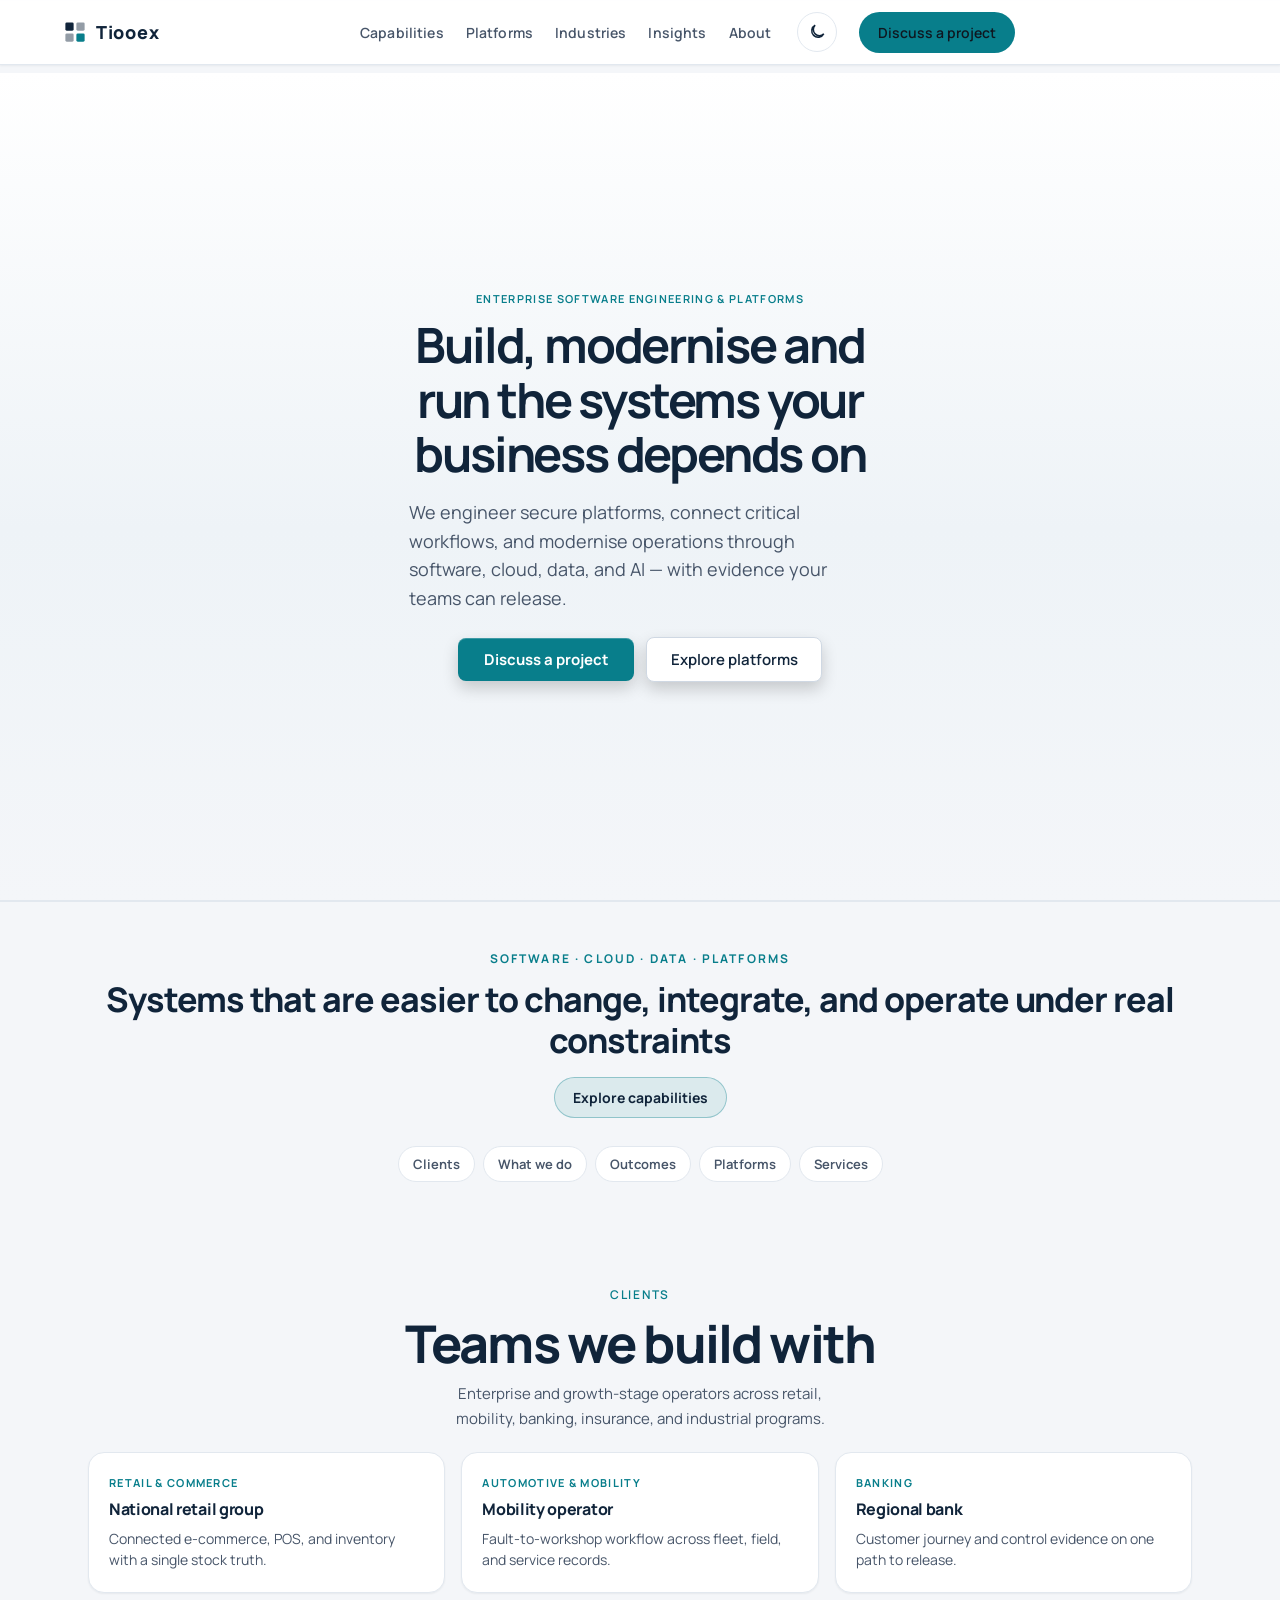
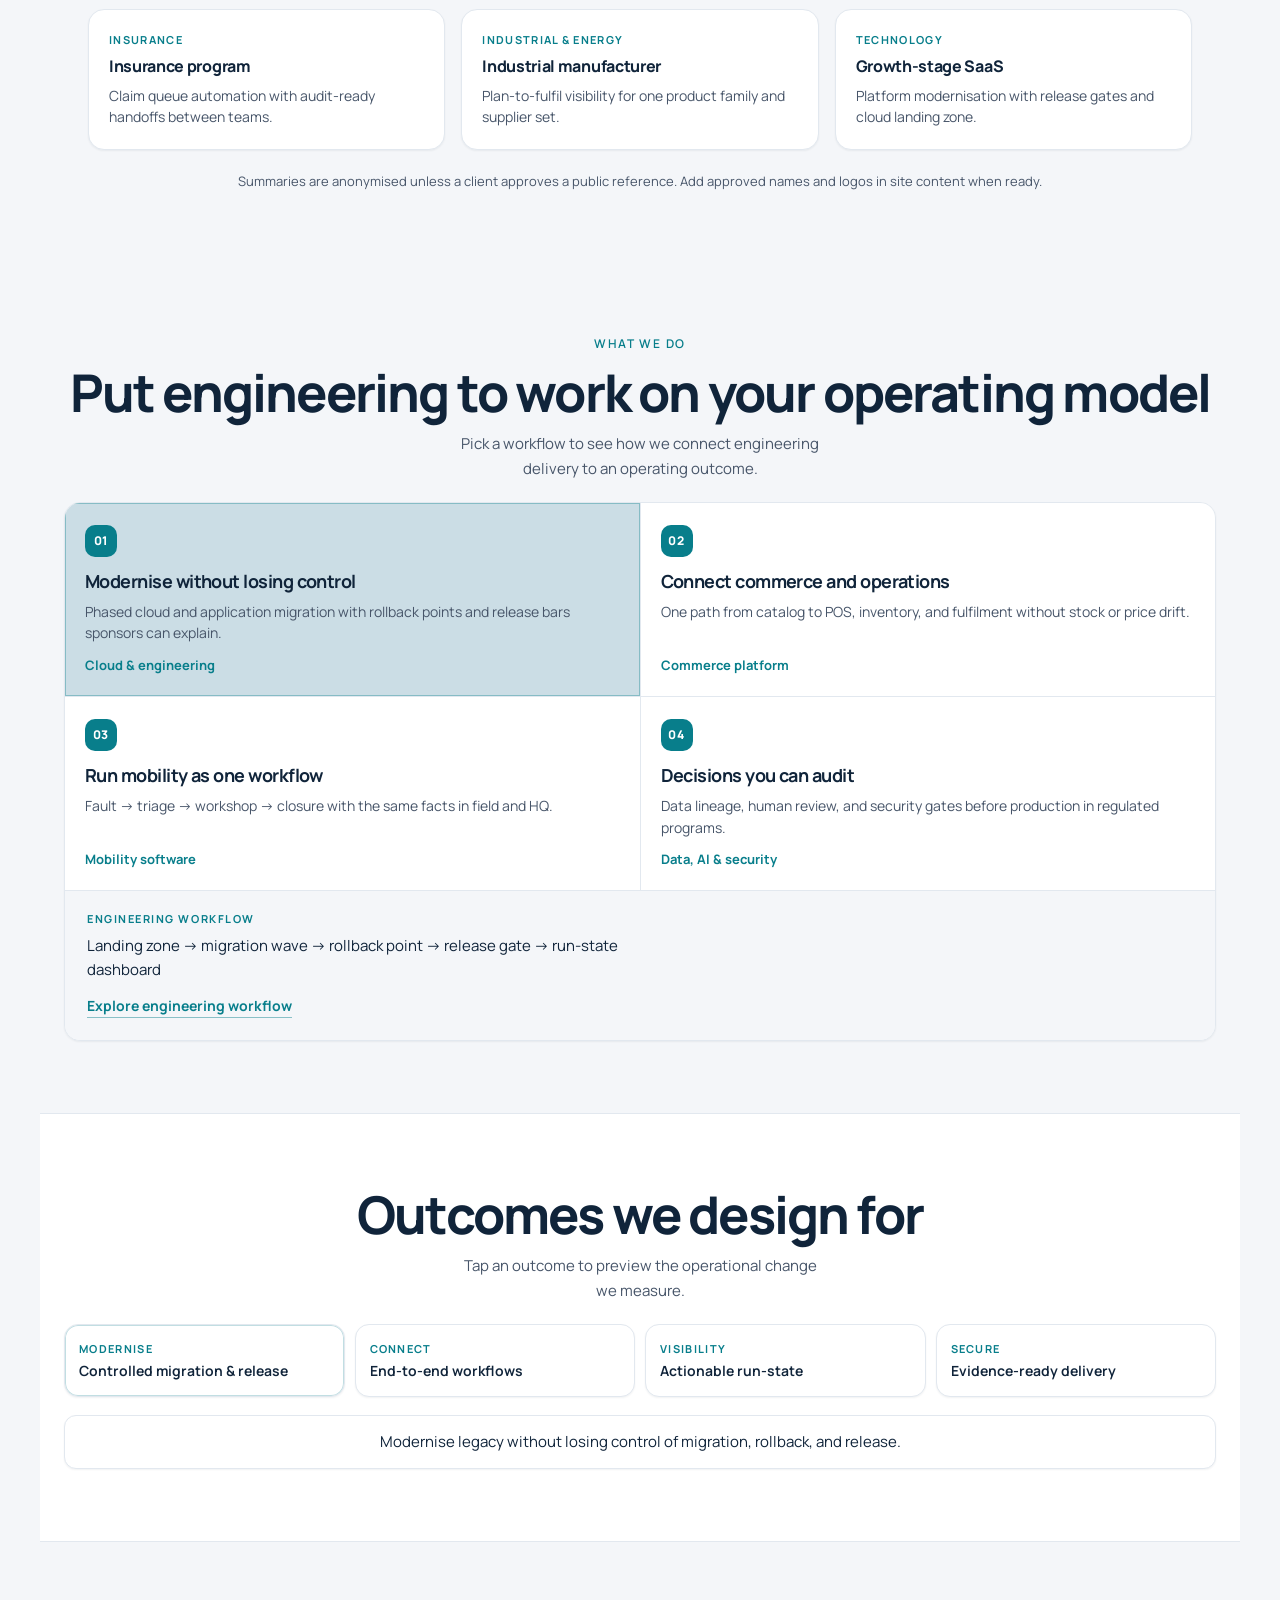
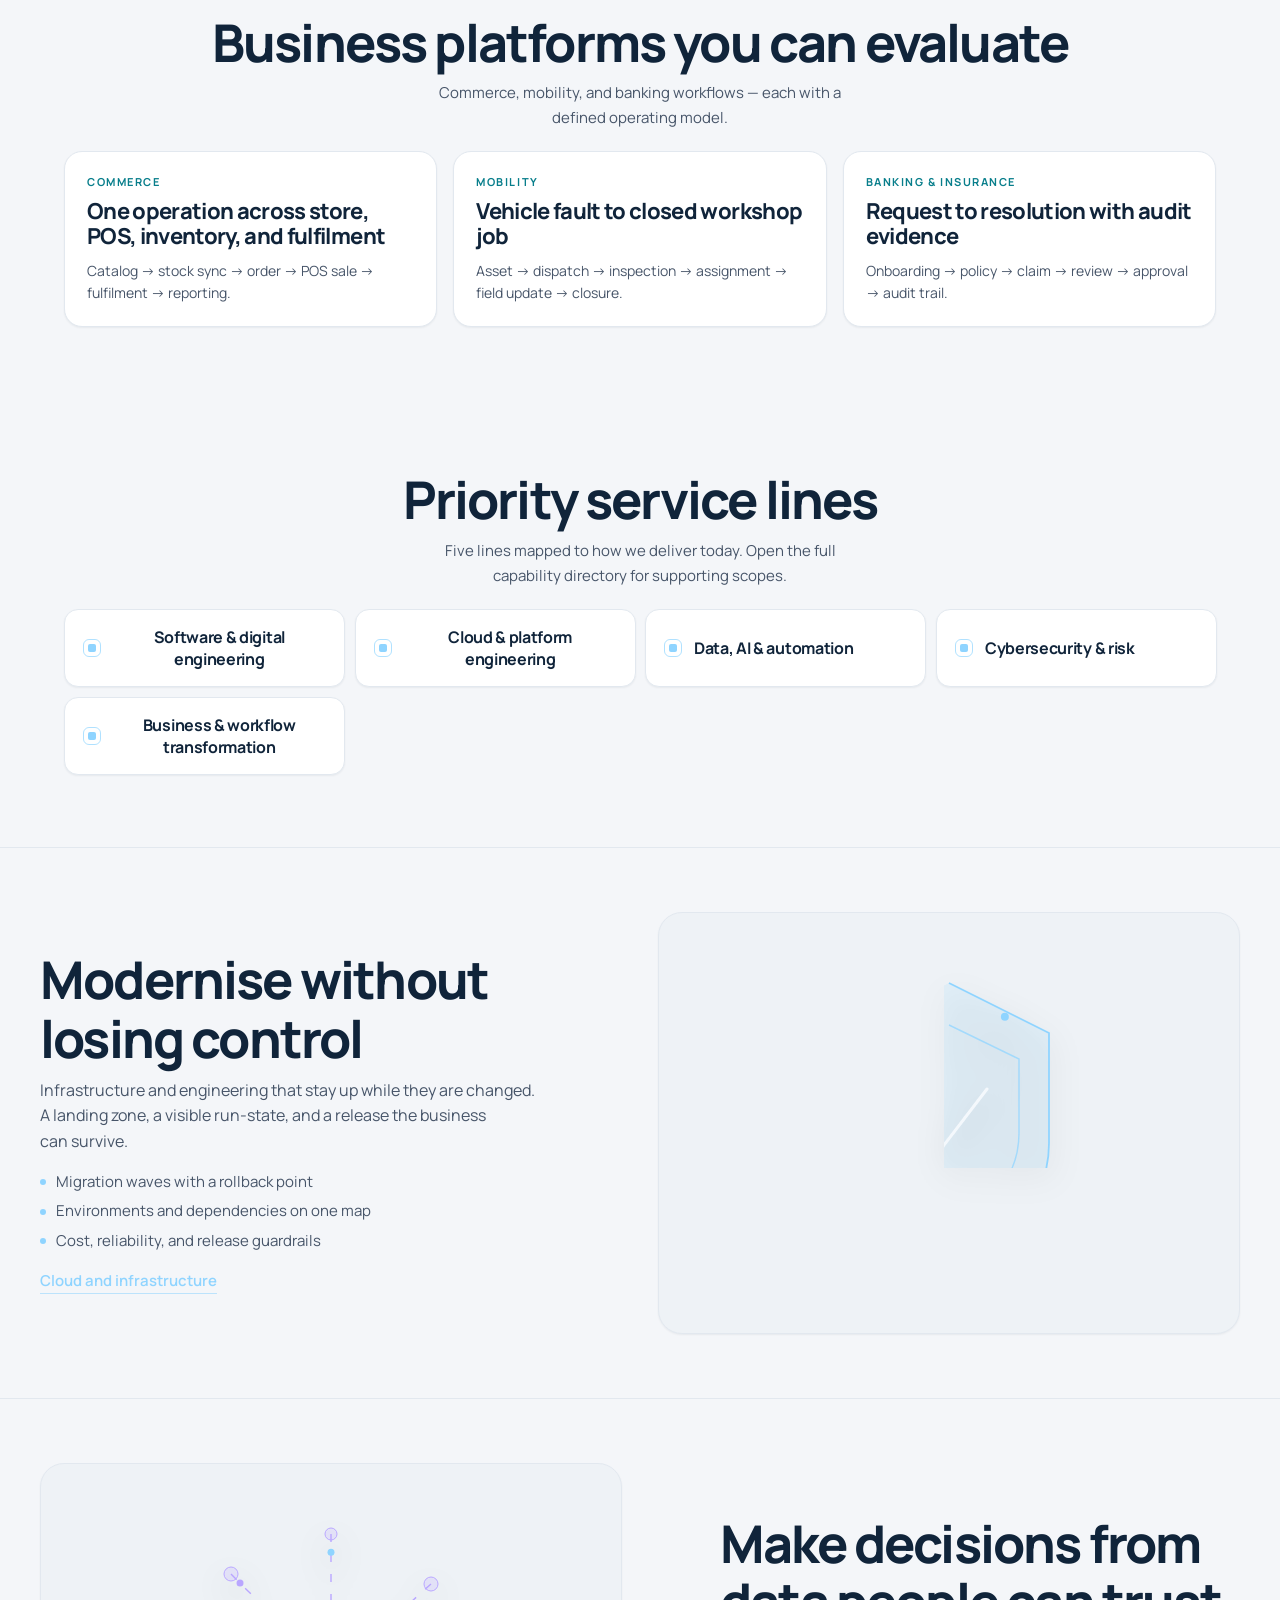
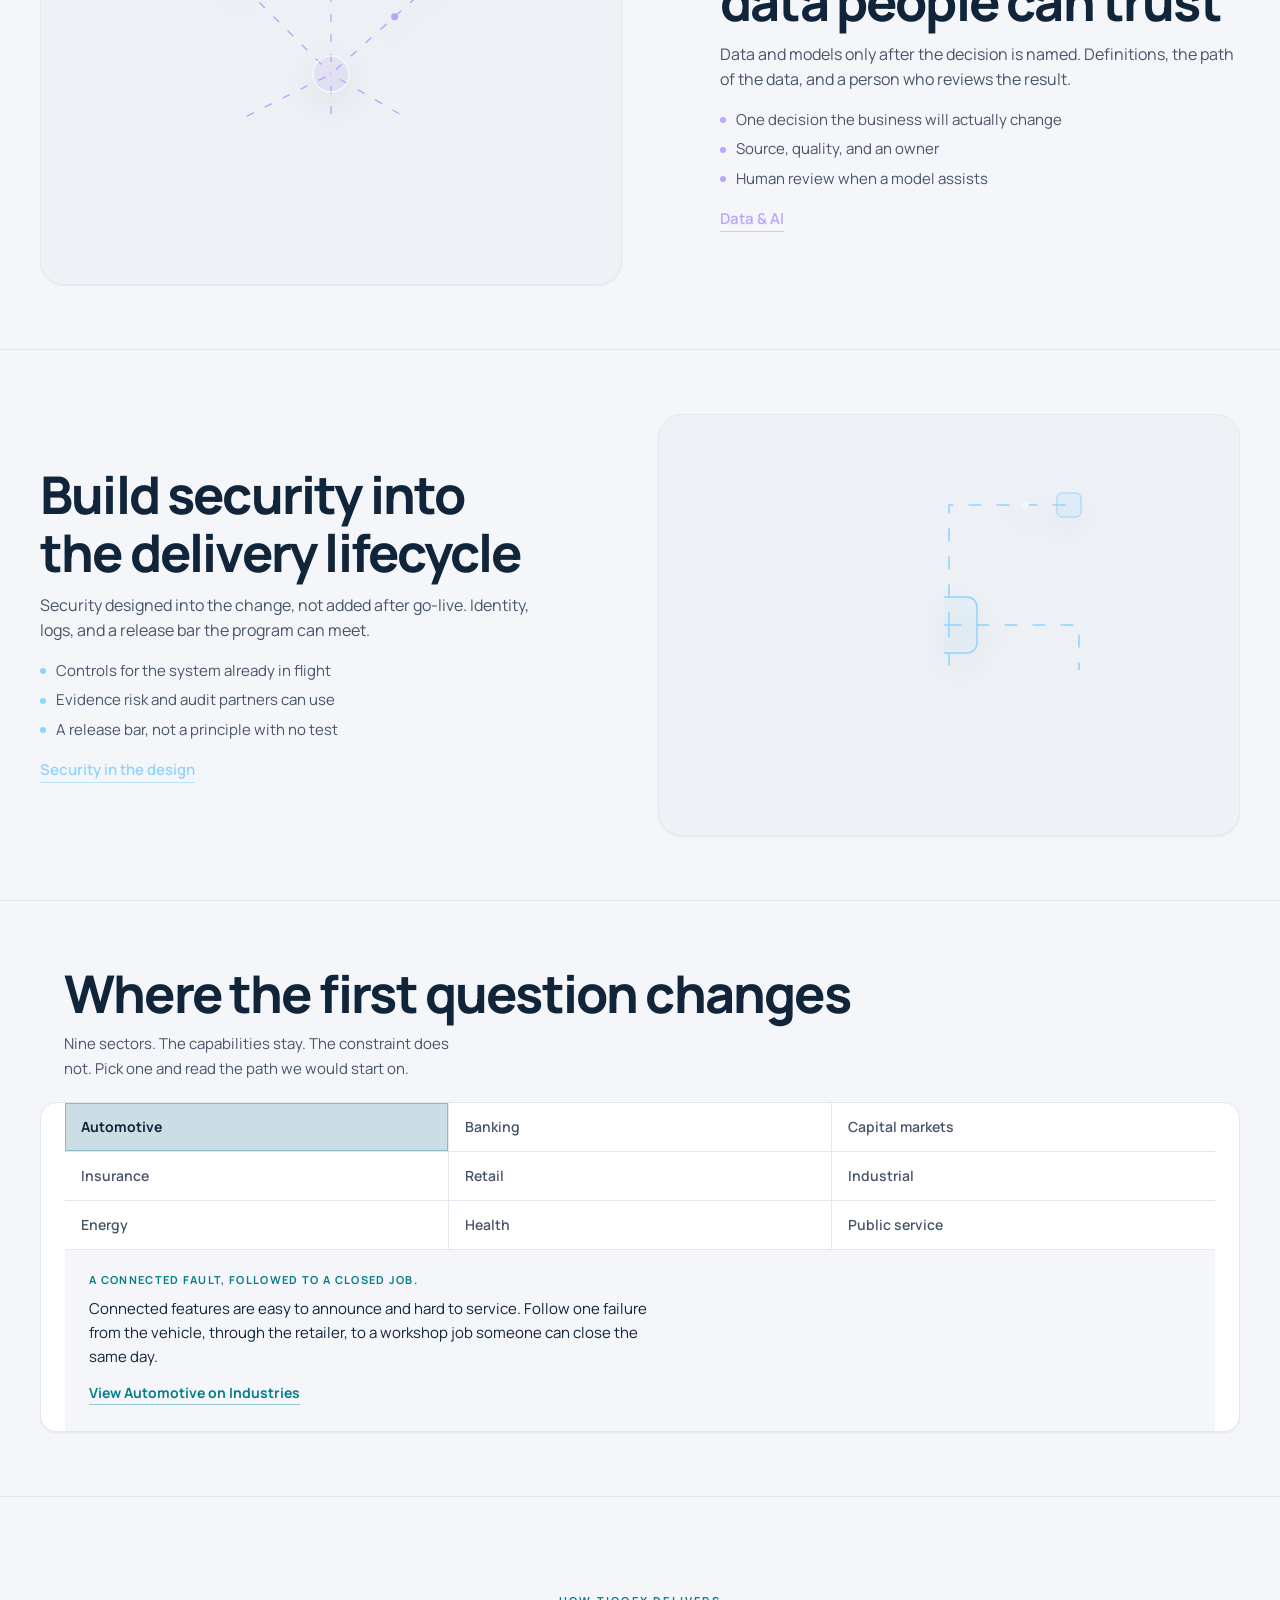
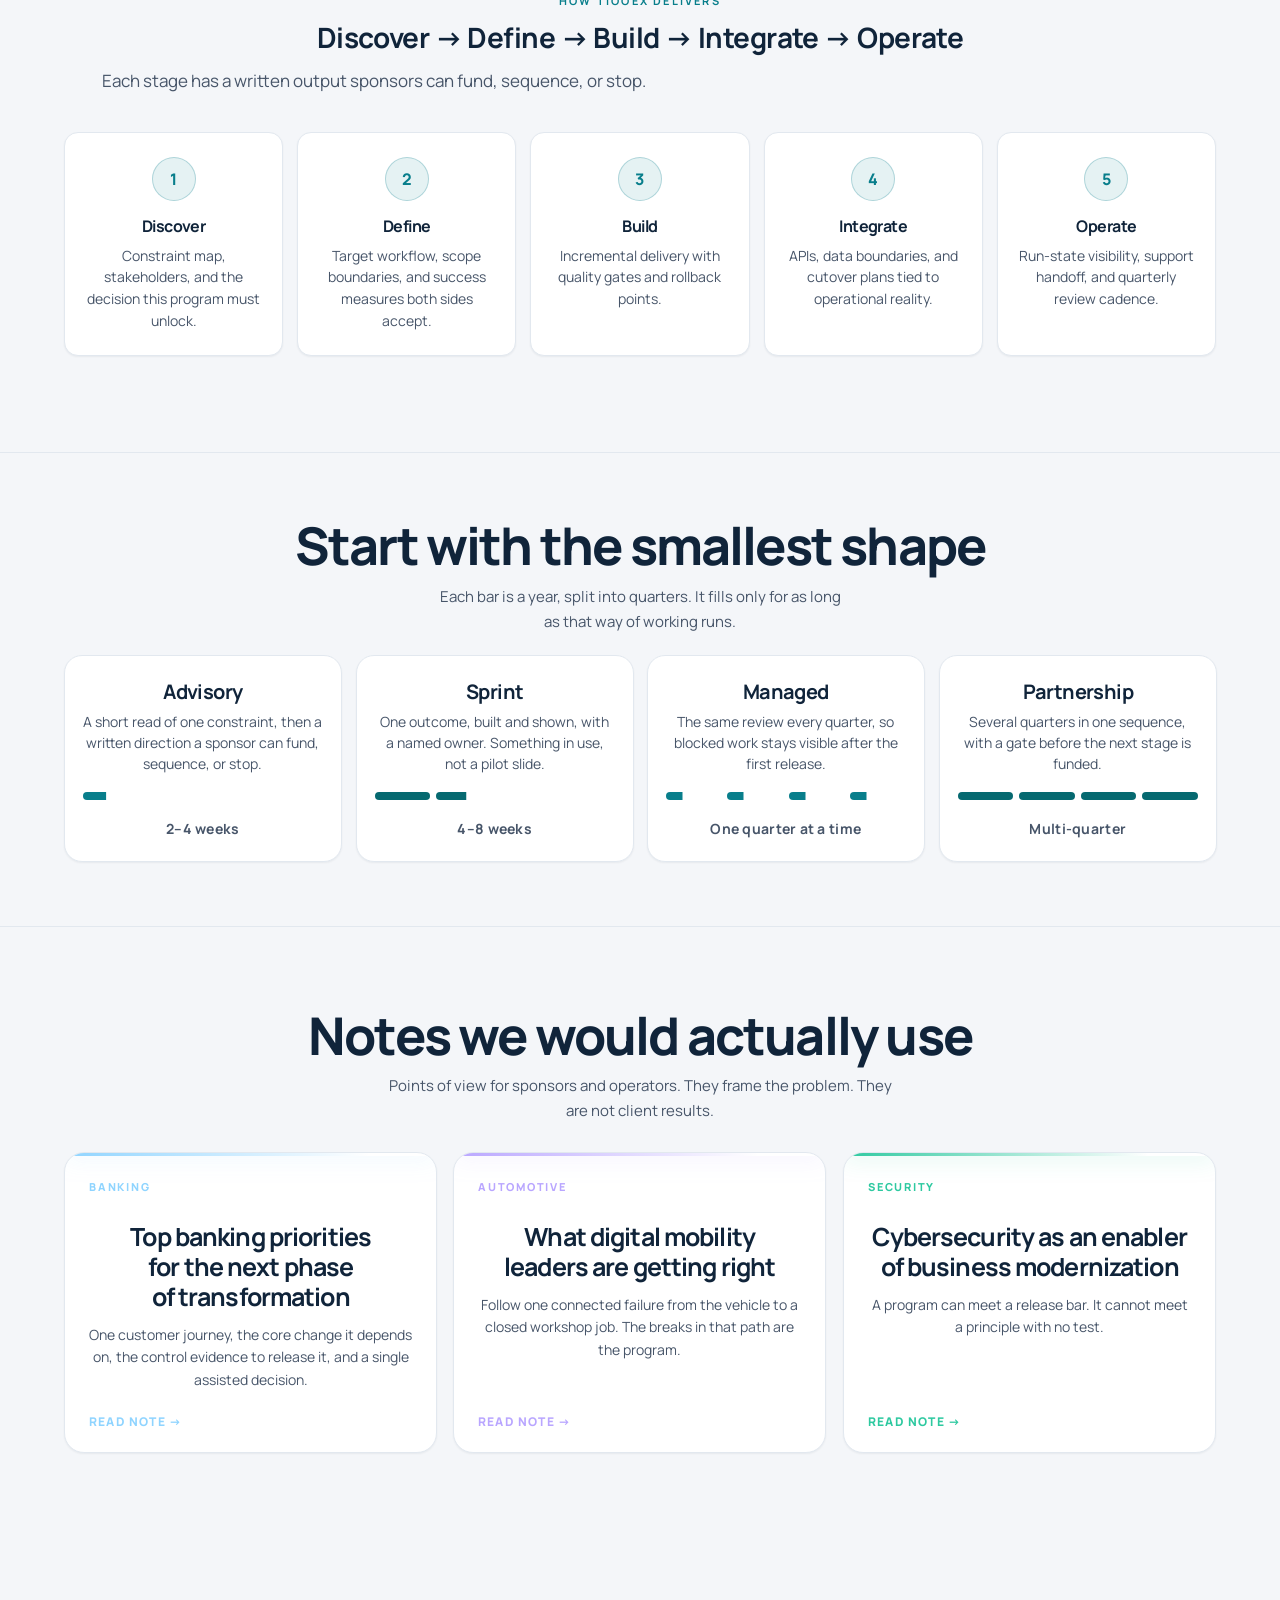
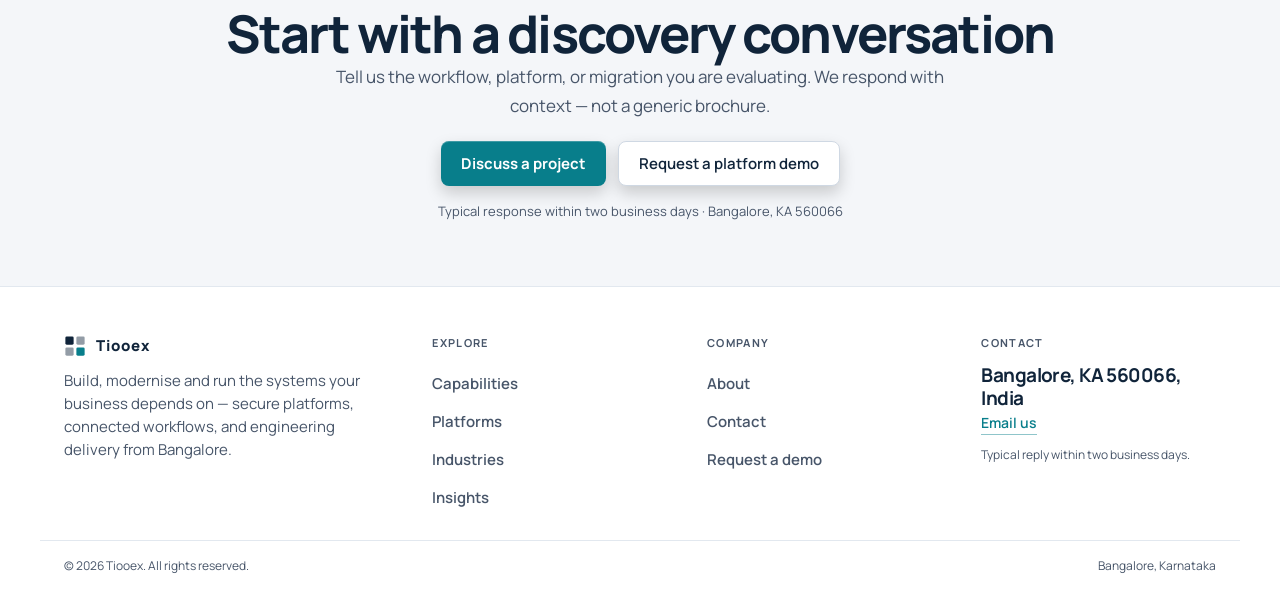
==== commit 5a6d0783: "Polish light theme, platforms nav, and home sectors. Add dual-theme tokens and site-wide text visibi" ====
--- a/index.html
+++ b/index.html
@@ -3,6 +3,7 @@
 <head>
     <meta charset="UTF-8">
     <meta name="viewport" content="width=device-width, initial-scale=1.0">
+    <script src="theme-init.js"></script>
     <title>Tiooex | Enterprise Software Engineering, Cloud &amp; Digital Platforms</title>
     <meta name="description" content="Tiooex helps businesses engineer secure digital platforms, connect critical workflows, and modernise operations through software engineering, cloud, data, and AI. Bangalore, India.">
     <meta name="keywords" content="Tiooex, enterprise software development, cloud migration, application modernisation, data engineering, cybersecurity, digital platforms, Bangalore">
@@ -290,98 +291,22 @@
                 <h2>Where the first question changes</h2>
                 <p class="section-lead">Nine sectors. The capabilities stay. The constraint does not. Pick one and read the path we would start on.</p>
             </header>
-            <div class="stage">
-                <div class="stage-list" role="group" aria-label="Industries">
-                    <button type="button" data-pick="automotive" data-line="A connected fault, followed to a closed job." data-note="Connected features are easy to announce and hard to service. Follow one failure from the vehicle, through the retailer, to a workshop job someone can close the same day." data-href="services.html#automotive" aria-pressed="true">Automotive</button>
-                    <button type="button" data-pick="banking" data-line="One customer journey. Shared facts." data-note="Channel, core, and risk often run as separate programs. The work that holds is one journey whose failure cost is known, with the same facts for the customer, the control function, and the product owner." data-href="services.html#banking" aria-pressed="false">Banking</button>
-                    <button type="button" data-pick="markets" data-line="Request, book, and risk on one path." data-note="The core is rarely one system. It is the path from a client request to booking, risk, and reporting. Count the manual bridges before selecting another platform." data-href="services.html#capital-markets" aria-pressed="false">Capital markets</button>
-                    <button type="button" data-pick="insurance" data-line="The claim queue, not another portal." data-note="A portal in front of the same handoffs keeps the queue. Start with the claim type that costs the most, and the evidence two teams currently do not trust." data-href="services.html#insurance" aria-pressed="false">Insurance</button>
-                    <button type="button" data-pick="retail" data-line="From intent to a completed order." data-note="The channel and the order system disagree more often than the campaign does. Follow one order from intent to cash, and fix where price, stock, or eligibility is still manual." data-href="services.html#retail" aria-pressed="false">Retail</button>
-                    <button type="button" data-pick="industrial" data-line="The decision that waits on the floor." data-note="Planning and the line often work from different pictures of demand and inventory. One product family, its suppliers, and the weekly decision that is currently late." data-href="services.html#industrial" aria-pressed="false">Industrial</button>
-                    <button type="button" data-pick="energy" data-line="Field work and the control room, same day." data-note="The field and the control room should not wait on a status meeting. One job type that can be seen, assigned, and closed with the same facts in both places." data-href="services.html#energy" aria-pressed="false">Energy</button>
-                    <button type="button" data-pick="health" data-line="The handoff that arrives late." data-note="Handoffs fail when the next team receives the case after the decision window. Map one handoff that is routinely late, and the record both sides will actually use." data-href="services.html#health" aria-pressed="false">Health</button>
-                    <button type="button" data-pick="public" data-line="Access that still works on a bad day." data-note="A service that only works for the expected case fails the people who need it most. Design the access path, the exception, and the evidence that remains when the usual route is down." data-href="services.html#public-service" aria-pressed="false">Public service</button>
-                </div>
-                <div class="stage-panel">
-                <div class="stage-canvas">
-                    <p class="scene-line" id="scene-line">A connected fault, followed to a closed job.</p>
-                    <div class="scene is-on" data-scene="automotive">
-                        <div class="d3 d3-auto" aria-hidden="true">
-                            <div class="floor"></div>
-                            <div class="auto">
-                                <b class="roof"></b>
-                                <b class="body"></b>
-                                <b class="whl a"></b>
-                                <b class="whl b"></b>
-                                <i class="ping"></i>
-                            </div>
-                        </div>
-                    </div>
-                    <div class="scene" data-scene="banking">
-                        <div class="d3 d3-bank" aria-hidden="true">
-                            <div class="floor"></div>
-                            <div class="bank">
-                                <b class="ped"></b>
-                                <b class="col"></b><b class="col"></b><b class="col"></b><b class="col"></b>
-                                <b class="base"></b>
-                                <i class="chip"></i>
-                            </div>
-                        </div>
-                    </div>
-                    <div class="scene" data-scene="markets">
-                        <div class="d3 d3-mkt" aria-hidden="true">
-                            <div class="floor"></div>
-                            <div class="bars">
-                                <i style="--h:64px"></i><i style="--h:96px"></i><i style="--h:52px"></i>
-                                <i style="--h:120px"></i><i style="--h:78px"></i><i style="--h:140px"></i>
-                            </div>
-                        </div>
-                    </div>
-                    <div class="scene" data-scene="insurance">
-                        <div class="d3 d3-ins" aria-hidden="true">
-                            <div class="shield3"><b></b><b></b><i></i></div>
-                        </div>
-                    </div>
-                    <div class="scene" data-scene="retail">
-                        <div class="d3 d3-box" aria-hidden="true">
-                            <div class="floor"></div>
-                            <div class="parcel"><b class="front"></b><b class="top"></b><b class="side"></b></div>
-                        </div>
-                    </div>
-                    <div class="scene" data-scene="industrial">
-                        <div class="d3 d3-gear" aria-hidden="true">
-                            <div class="mesh">
-                                <div class="cog"><i></i><i></i><i></i><i></i><i></i><i></i><i></i><i></i><b></b></div>
-                                <div class="cog sm"><i></i><i></i><i></i><i></i><i></i><i></i><i></i><i></i><b></b></div>
-                            </div>
-                        </div>
-                    </div>
-                    <div class="scene" data-scene="energy">
-                        <div class="d3 d3-orb" aria-hidden="true">
-                            <div class="core"></div>
-                            <div class="orbit o1"><i></i></div>
-                            <div class="orbit o2"><i></i></div>
-                            <div class="node"></div>
-                        </div>
-                    </div>
-                    <div class="scene" data-scene="health">
-                        <div class="d3 d3-pulse" aria-hidden="true">
-                            <div class="cross"><b></b><b></b></div>
-                            <i class="beat"></i><i class="beat b2"></i>
-                        </div>
-                    </div>
-                    <div class="scene" data-scene="public">
-                        <div class="d3 d3-net" aria-hidden="true">
-                            <div class="cluster">
-                                <b></b><b></b><b></b><b></b><b></b>
-                            </div>
-                        </div>
-                    </div>
-                </div>
-                <div class="stage-copy">
-                    <p id="scene-note">Connected features are easy to announce and hard to service. Follow one failure from the vehicle, through the retailer, to a workshop job someone can close the same day.</p>
-                    <a id="scene-more" href="contact.html?industry=Automotive">Discuss Automotive workflow</a>
-                </div>
+            <div class="sector-shell reveal" data-sector-panel>
+                <div class="sector-grid" role="group" aria-label="Industries">
+                    <button type="button" class="sector-chip" data-pick="automotive" data-line="A connected fault, followed to a closed job." data-note="Connected features are easy to announce and hard to service. Follow one failure from the vehicle, through the retailer, to a workshop job someone can close the same day." data-href="services.html#automotive" aria-pressed="true">Automotive</button>
+                    <button type="button" class="sector-chip" data-pick="banking" data-line="One customer journey. Shared facts." data-note="Channel, core, and risk often run as separate programs. The work that holds is one journey whose failure cost is known, with the same facts for the customer, the control function, and the product owner." data-href="services.html#banking" aria-pressed="false">Banking</button>
+                    <button type="button" class="sector-chip" data-pick="markets" data-line="Request, book, and risk on one path." data-note="The core is rarely one system. It is the path from a client request to booking, risk, and reporting. Count the manual bridges before selecting another platform." data-href="services.html#capital-markets" aria-pressed="false">Capital markets</button>
+                    <button type="button" class="sector-chip" data-pick="insurance" data-line="The claim queue, not another portal." data-note="A portal in front of the same handoffs keeps the queue. Start with the claim type that costs the most, and the evidence two teams currently do not trust." data-href="services.html#insurance" aria-pressed="false">Insurance</button>
+                    <button type="button" class="sector-chip" data-pick="retail" data-line="From intent to a completed order." data-note="The channel and the order system disagree more often than the campaign does. Follow one order from intent to cash, and fix where price, stock, or eligibility is still manual." data-href="services.html#retail" aria-pressed="false">Retail</button>
+                    <button type="button" class="sector-chip" data-pick="industrial" data-line="The decision that waits on the floor." data-note="Planning and the line often work from different pictures of demand and inventory. One product family, its suppliers, and the weekly decision that is currently late." data-href="services.html#industrial" aria-pressed="false">Industrial</button>
+                    <button type="button" class="sector-chip" data-pick="energy" data-line="Field work and the control room, same day." data-note="The field and the control room should not wait on a status meeting. One job type that can be seen, assigned, and closed with the same facts in both places." data-href="services.html#energy" aria-pressed="false">Energy</button>
+                    <button type="button" class="sector-chip" data-pick="health" data-line="The handoff that arrives late." data-note="Handoffs fail when the next team receives the case after the decision window. Map one handoff that is routinely late, and the record both sides will actually use." data-href="services.html#health" aria-pressed="false">Health</button>
+                    <button type="button" class="sector-chip" data-pick="public" data-line="Access that still works on a bad day." data-note="A service that only works for the expected case fails the people who need it most. Design the access path, the exception, and the evidence that remains when the usual route is down." data-href="services.html#public-service" aria-pressed="false">Public service</button>
+                </div>
+                <div class="sector-stage" aria-live="polite">
+                    <p class="sector-stage-kicker" id="scene-line">A connected fault, followed to a closed job.</p>
+                    <p class="sector-stage-note" id="scene-note">Connected features are easy to announce and hard to service. Follow one failure from the vehicle, through the retailer, to a workshop job someone can close the same day.</p>
+                    <a class="sector-stage-link" id="scene-more" href="services.html#automotive">View Automotive on Industries</a>
                 </div>
             </div>
         </section>
--- a/styles.css
+++ b/styles.css
@@ -5,14 +5,74 @@
     -webkit-text-size-adjust:100%;
     text-size-adjust:100%;
 }
+:root,
+[data-theme="light"]{
+    color-scheme:light;
+    --ink:#10243a;
+    --ink-muted:#475569;
+    --surface:#ffffff;
+    --surface-2:#f4f6f9;
+    --surface-3:#eef2f6;
+    --border:#e2e8ef;
+    --border-strong:#cfd8e3;
+    --accent:#087e8b;
+    --accent-hover:#066970;
+    --accent-soft:rgba(8,126,139,.1);
+    --shadow-sm:0 1px 2px rgba(16,36,58,.06);
+    --shadow-md:0 8px 24px rgba(16,36,58,.08);
+    --text-muted:var(--ink-muted);
+    --hero-bg:linear-gradient(165deg,#ffffff 0%,#f0f5f8 45%,var(--surface-2) 100%);
+    --home-hero-mesh:linear-gradient(180deg,#ffffff 0%,#eef3f7 55%,var(--surface-2) 100%);
+    --hero-viewport-offset:var(--nav-height);
+    --nav-bg:rgba(255,255,255,.94);
+    --promo-bg:var(--surface-3);
+    --promo-fg:var(--ink-muted);
+    --menu-scrim:rgba(16,36,58,.35);
+    --jumpbar-bg:rgba(255,255,255,.95);
+    --btn-primary-fg:#ffffff;
+    --overlay-scrim:rgba(16,36,58,.4);
+    --plat-svg-stroke:#087e8b;
+    --plat-svg-fill:rgba(8,126,139,.75);
+    --plat-svg-muted:#5a6b7d;
+}
+[data-theme="dark"]{
+    --hero-viewport-offset:var(--nav-height);
+    color-scheme:dark;
+    --ink:#eef2f7;
+    --ink-muted:rgba(226,235,245,.74);
+    --surface:#141c26;
+    --surface-2:#0d1218;
+    --surface-3:#1a2430;
+    --border:rgba(255,255,255,.1);
+    --border-strong:rgba(255,255,255,.16);
+    --accent:#3aab9e;
+    --accent-hover:#4bc4b6;
+    --accent-soft:rgba(58,171,158,.16);
+    --shadow-sm:0 1px 3px rgba(0,0,0,.35);
+    --shadow-md:0 8px 28px rgba(0,0,0,.45);
+    --text-muted:var(--ink-muted);
+    --hero-bg:linear-gradient(180deg,#141c26 0%,#0d1218 72%);
+    --home-hero-mesh:linear-gradient(180deg,#161e28 0%,#0d1218 100%);
+    --nav-bg:rgba(13,18,24,.94);
+    --promo-bg:#0a0e14;
+    --promo-fg:var(--ink-muted);
+    --menu-scrim:rgba(0,0,0,.55);
+    --jumpbar-bg:rgba(20,28,38,.95);
+    --btn-primary-fg:#0f1720;
+    --overlay-scrim:rgba(0,0,0,.55);
+    --plat-svg-stroke:#3aab9e;
+    --plat-svg-fill:rgba(58,171,158,.8);
+    --plat-svg-muted:rgba(226,235,245,.65);
+}
 body{scroll-behavior:smooth}
 body{
     font-family:'Manrope',system-ui,-apple-system,sans-serif;
-    background:#f4f6f9;
-    color:#10243a;
+    background:var(--surface-2);
+    color:var(--ink);
     overflow-x:hidden;
     -webkit-font-smoothing:antialiased;
     -moz-osx-font-smoothing:grayscale;
+    transition:background-color .25s ease,color .25s ease;
 }
 a{text-decoration:none;color:inherit}
 img{max-width:100%;height:auto;display:block}
@@ -60,12 +120,12 @@
     display:flex;
     align-items:center;
     justify-content:center;
-    background:#111;
-    border-bottom:1px solid rgba(255,255,255,0.06);
+    background:var(--promo-bg,#111);
+    border-bottom:1px solid var(--border,rgba(255,255,255,0.06));
     text-align:center;
     padding:0 16px;
     font-size:13px;
-    color:rgba(255,255,255,0.7);
+    color:var(--promo-fg,rgba(255,255,255,0.7));
     letter-spacing:0.02em;
     white-space:nowrap;
     overflow:hidden;
@@ -194,7 +254,7 @@
 }
 .btn-primary{
     background:var(--accent,#087e8b);
-    color:#fff;
+    color:var(--btn-primary-fg,#fff);
     box-shadow:var(--shadow-sm,0 1px 2px rgba(16,36,58,.06));
 }
 .btn-primary:hover{
@@ -204,7 +264,7 @@
 .btn-secondary{
     background:var(--surface,#fff);
     border:1px solid var(--border-strong,#cfd8e3);
-    color:var(--ink,#10243a);
+    color:var(--ink);
 }
 .btn-secondary:hover{
     border-color:var(--accent,#087e8b);
@@ -229,24 +289,21 @@
     position:absolute;
     inset:0;
     z-index:0;
-    background:
-        radial-gradient(ellipse 80% 60% at 50% 20%, rgba(30,30,50,0.7), transparent),
-        radial-gradient(ellipse 50% 50% at 80% 80%, rgba(15,15,40,0.5), transparent),
-        radial-gradient(ellipse 40% 40% at 20% 70%, rgba(10,10,30,0.4), transparent),
-        #000;
+    background:var(--hero-bg);
 }
 
 /* ── Homepage color wash on load ── */
-.page-home .hero-bg::before{
+.page-home .hero-bg::before{display:none}
+[data-theme="dark"] .page-home .hero-bg::before{
+    display:block;
     content:'';
     position:absolute;
     inset:0;
     z-index:1;
     background:
-        radial-gradient(circle 600px at 30% 40%, rgba(30,170,200,0.22), transparent),
-        radial-gradient(circle 500px at 70% 60%, rgba(20,90,160,0.16), transparent),
-        radial-gradient(circle 400px at 50% 80%, rgba(143,212,255,0.08), transparent);
-    animation:colorWash 12s ease-in-out infinite alternate;
+        radial-gradient(circle 600px at 30% 40%, rgba(30,170,200,0.14), transparent),
+        radial-gradient(circle 500px at 70% 60%, rgba(20,90,160,0.1), transparent);
+    animation:none;
     pointer-events:none;
 }
 .page-home .hero-full{
@@ -649,7 +706,7 @@
     margin-bottom:12px;
 }
 .fs-desc{
-    color:rgba(255,255,255,0.55);
+    color:var(--ink-muted);
     font-size:15px;
     line-height:1.65;
     margin-bottom:14px;
@@ -658,16 +715,16 @@
     display:inline-flex;
     align-items:center;
     gap:6px;
-    color:rgba(255,255,255,0.5);
+    color:var(--ink-muted);
     font-size:13px;
     font-weight:600;
     letter-spacing:0.06em;
     text-transform:uppercase;
-    border-bottom:1px solid rgba(255,255,255,0.2);
+    border-bottom:1px solid var(--border-strong);
     padding-bottom:2px;
     transition:color 0.2s;
 }
-.fs-link:hover{color:#fff}
+.fs-link:hover{color:var(--accent)}
 
 /* ── Section Visuals ── */
 .fs-visual{
@@ -789,69 +846,96 @@
     to{transform:scaleY(1)}
 }
 
-/* ── Steps Section ── */
+/* ── Steps Section (Discover → Operate) ── */
 .steps-section{
     padding:72px 24px;
-    background:#000;
+    background:var(--surface-2);
     text-align:center;
-}
+    border-top:1px solid var(--border);
+    color:var(--ink);
+}
+.steps-section .section-head,
 .steps-section .fs-eyebrow,
 .steps-section .fs-title{
     text-align:center;
 }
+.steps-section .section-head h2,
 .steps-section .fs-title{
-    max-width:700px;
-    margin:0 auto 28px;
-}
+    max-width:min(900px,100%);
+    margin:0 auto 12px;
+    color:var(--ink);
+    font-size:clamp(1.35rem,2.8vw,1.75rem);
+    font-weight:700;
+    letter-spacing:-.02em;
+    line-height:1.25;
+    text-transform:none;
+}
+.steps-section .section-lead,
 .steps-section .fs-eyebrow{
+    color:var(--ink-muted);
     margin-bottom:20px;
+}
+.steps-section .fs-eyebrow{
+    color:var(--accent);
+    margin-bottom:12px;
 }
 .step-grid{
     display:grid;
-    grid-template-columns:1fr 1fr 1fr;
-    gap:1px;
-    background:rgba(255,255,255,0.06);
-    max-width:960px;
-    margin:0 auto;
-    border-radius:20px;
-    overflow:hidden;
+    grid-template-columns:repeat(5,minmax(0,1fr));
+    gap:14px;
+    background:transparent;
+    max-width:var(--site-max,1120px);
+    margin:28px auto 0;
+    border-radius:0;
+    overflow:visible;
 }
 .step-item{
-    background:#0a0a0a;
-    padding:48px 32px;
+    background:var(--surface);
+    border:1px solid var(--border);
+    border-radius:14px;
+    padding:24px 18px;
     text-align:center;
+    box-shadow:var(--shadow-sm);
+    transition:border-color .2s,box-shadow .2s;
+}
+.step-item:hover{
+    border-color:var(--accent);
+    box-shadow:var(--shadow-md);
 }
 .step-num{
     display:inline-flex;
     align-items:center;
     justify-content:center;
-    width:52px;height:52px;
+    width:44px;height:44px;
     border-radius:50%;
-    border:2px solid rgba(255,255,255,0.15);
-    font-size:20px;
-    font-weight:800;
-    margin-bottom:20px;
-    color:#fff;
+    border:1px solid var(--accent-soft);
+    background:var(--accent-soft);
+    font-size:16px;
+    font-weight:750;
+    margin-bottom:14px;
+    color:var(--accent);
 }
 .step-item h3{
-    font-size:18px;
-    font-weight:800;
-    text-transform:uppercase;
-    letter-spacing:0.06em;
-    margin-bottom:12px;
+    font-size:16px;
+    font-weight:700;
+    text-transform:none;
+    letter-spacing:-.02em;
+    margin-bottom:8px;
+    color:var(--ink);
 }
 .step-item p{
-    color:rgba(255,255,255,0.5);
+    color:var(--ink-muted);
     font-size:14px;
-    line-height:1.6;
+    line-height:1.55;
 }
 
 /* ── CTA / Contact Section ── */
 .cta-section{
     padding:72px 24px;
-    background:#000;
+    background:var(--surface);
     text-align:center;
-    border-top:1px solid rgba(255,255,255,0.06);
+    border-top:1px solid var(--border);
+    color:var(--ink);
 }
 .cta-inner{
     max-width:600px;
@@ -860,13 +944,13 @@
 .trial-badge{
     display:inline-block;
     padding:8px 20px;
-    border:1px solid rgba(255,255,255,0.15);
+    border:1px solid var(--border);
     border-radius:999px;
     font-size:12px;
     font-weight:700;
     letter-spacing:0.15em;
     text-transform:uppercase;
-    color:rgba(255,255,255,0.6);
+    color:var(--ink-muted);
     margin-bottom:16px;
 }
 .cta-title{
@@ -874,9 +958,10 @@
     font-weight:900;
     text-transform:uppercase;
     margin-bottom:16px;
+    color:var(--ink);
 }
 .cta-desc{
-    color:rgba(255,255,255,0.5);
+    color:var(--ink-muted);
     font-size:16px;
     line-height:1.6;
     margin-bottom:18px;
@@ -919,20 +1004,21 @@
     margin-top:16px;
 }
 .cta-links a{
-    color:rgba(255,255,255,0.4);
+    color:var(--ink-muted);
     font-size:13px;
     font-weight:500;
     text-transform:uppercase;
     letter-spacing:0.04em;
     transition:color 0.2s;
 }
-.cta-links a:hover{color:#fff}
+.cta-links a:hover{color:var(--accent)}
 
 /* ── Footer ── */
 .site-footer{
     padding:64px 24px 0;
-    background:#000;
-    border-top:1px solid rgba(255,255,255,0.06);
+    background:var(--surface);
+    border-top:1px solid var(--border);
+    color:var(--ink);
 }
 .footer-wrap{
     max-width:1200px;
@@ -949,34 +1035,34 @@
     font-weight:900;
     letter-spacing:0.04em;
     text-transform:uppercase;
-    color:#fff;
+    color:var(--ink);
     text-decoration:none;
     margin-bottom:12px;
 }
 .footer-tagline{
-    color:rgba(255,255,255,0.35);
+    color:var(--ink-muted);
     font-size:13px;
     line-height:1.6;
     margin-bottom:16px;
 }
 .footer-meta{
-    color:rgba(255,255,255,0.3);
+    color:var(--ink-muted);
     font-size:12px;
     line-height:1.8;
     letter-spacing:0.02em;
 }
 .footer-meta a{
-    color:rgba(255,255,255,0.5);
+    color:var(--ink-muted);
     text-decoration:none;
     transition:color 0.2s;
 }
-.footer-meta a:hover{color:#fff}
+.footer-meta a:hover{color:var(--accent)}
 .footer-heading{
     font-size:11px;
     font-weight:700;
     letter-spacing:0.15em;
     text-transform:uppercase;
-    color:rgba(255,255,255,0.5);
+    color:var(--ink-muted);
     margin-bottom:16px;
 }
 .footer-links{
@@ -985,15 +1071,15 @@
     gap:10px;
 }
 .footer-links a{
-    color:rgba(255,255,255,0.4);
+    color:var(--ink-muted);
     font-size:13px;
     font-weight:500;
     transition:color 0.2s;
     text-decoration:none;
 }
-.footer-links a:hover{color:#fff}
+.footer-links a:hover{color:var(--accent)}
 .footer-copy{
-    color:rgba(255,255,255,0.25);
+    color:var(--ink-muted);
     font-size:12px;
     line-height:1.6;
 }
@@ -1040,22 +1126,23 @@
     max-width:1200px;
     margin:0 auto;
     padding:20px 0;
-    border-top:1px solid rgba(255,255,255,0.06);
+    border-top:1px solid var(--border);
     display:flex;
     justify-content:space-between;
     align-items:center;
     gap:16px;
 }
 .footer-bottom p{
-    color:rgba(255,255,255,0.2);
+    color:var(--ink-muted);
     font-size:11px;
     white-space:nowrap;
 }
 
-/* Content stays visible if the script does not run. */
+/* Scroll reveal — subtle, one-time (no script: content stays visible) */
 .js .reveal{
-    opacity:1;
-    transform:none;
+    opacity:0;
+    transform:translateY(14px);
+    transition:opacity .55s cubic-bezier(.22,1,.36,1),transform .55s cubic-bezier(.22,1,.36,1);
 }
 .js .reveal.visible{
     opacity:1;
@@ -1156,7 +1243,7 @@
 }
 .filter-pill.active{background:rgba(255,255,255,0.1);border-color:rgba(255,255,255,0.2);color:#fff}
 .insight-filters{display:flex;flex-wrap:wrap;gap:10px;margin-top:18px}
-.insight-meta{color:rgba(255,255,255,0.35);font-size:13px}
+.insight-meta{color:var(--ink-muted);font-size:13px}
 
 .cta-box{
     padding:30px;text-align:center;
@@ -1300,31 +1387,9 @@
     100%{filter:hue-rotate(-8deg) brightness(1.05);opacity:0.85}
 }
 .page-platforms .hero-bg{
-    background:
-        radial-gradient(ellipse 78% 62% at 50% 32%, rgba(14,92,112,.55), transparent 68%),
-        radial-gradient(ellipse 42% 38% at 80% 78%, rgba(6,40,52,.45), transparent 70%),
-        #070b10;
-}
-.page-platforms .hero-bg::before{
-    content:'';
-    position:absolute;
-    inset:0;
-    z-index:1;
-    background:radial-gradient(circle 520px at 50% 42%, rgba(72,210,196,.22), transparent 70%);
-    pointer-events:none;
-}
-
-.js .page-products .reveal,
-.js .page-services .reveal,
-.js .page-blogs .reveal,
-.js .page-platforms .reveal,
-.js .page-products .reveal.visible,
-.js .page-services .reveal.visible,
-.js .page-blogs .reveal.visible,
-.js .page-platforms .reveal.visible{
-    opacity:1;
-    transform:none;
-}
+    background:transparent;
+}
+.page-platforms .hero-bg::before{display:none}
 
 /* ── Capability Grid ── */
 .cap-grid{
@@ -1367,7 +1432,7 @@
     letter-spacing:0.02em;
 }
 .cap-card p{
-    color:rgba(255,255,255,0.45);
+    color:var(--ink-muted);
     font-size:13px;
     line-height:1.6;
 }
@@ -1379,10 +1444,11 @@
     gap:18px;
 }
 .insight-card{
-    background:rgba(255,255,255,0.04);
-    border:1px solid rgba(255,255,255,0.1);
+    background:var(--surface);
+    border:1px solid var(--border);
     border-radius:16px;
     padding:28px 24px;
+    color:var(--ink);
     transition:transform 0.25s,border-color 0.25s,background 0.25s;
 }
 .insight-card:hover{
@@ -1400,9 +1466,9 @@
     align-items:center;
     padding:5px 10px;
     border-radius:999px;
-    border:1px solid rgba(255,255,255,0.1);
-    background:rgba(255,255,255,0.03);
-    color:rgba(255,255,255,0.5);
+    border:1px solid rgba(8,126,139,.25);
+    background:var(--accent-soft);
+    color:var(--accent);
     font-size:11px;
     font-weight:600;
     text-transform:uppercase;
@@ -1417,7 +1483,7 @@
     line-height:1.3;
 }
 .insight-card p{
-    color:rgba(255,255,255,0.45);
+    color:var(--ink-muted);
     font-size:13px;
     line-height:1.6;
     margin-bottom:12px;
@@ -1440,18 +1506,18 @@
     align-items:center;
     padding:8px 16px;
     border-radius:999px;
-    border:1px solid rgba(255,255,255,0.12);
-    background:rgba(255,255,255,0.03);
-    color:rgba(255,255,255,0.5);
+    border:1px solid var(--border);
+    background:var(--surface);
+    color:var(--ink-muted);
     font-size:13px;
     font-weight:600;
     cursor:pointer;
     transition:all 0.2s;
 }
 .pill-tag.active,.pill-tag:hover{
-    background:rgba(255,255,255,0.1);
-    border-color:rgba(255,255,255,0.25);
-    color:#fff;
+    background:var(--accent-soft);
+    border-color:rgba(8,126,139,.4);
+    color:var(--ink);
 }
 
 /* ── FS List (industries page) ── */
@@ -1463,7 +1529,7 @@
     gap:8px;
 }
 .fs-list li{
-    color:rgba(255,255,255,0.5);
+    color:var(--ink-muted);
     font-size:14px;
     padding-left:16px;
     position:relative;
@@ -1472,7 +1538,7 @@
     content:'›';
     position:absolute;
     left:0;
-    color:rgba(255,255,255,0.25);
+    color:var(--accent);
     font-weight:700;
 }
 
@@ -1548,8 +1614,8 @@
 }
 
 /* ── Refinement: type, focus, density, interactive panels ── */
-html{color-scheme:light}
-body{background:#f4f6f9}
+html{color-scheme:light dark}
+body{background:var(--surface-2);color:var(--ink)}
 .sr-only{
     position:absolute;width:1px;height:1px;padding:0;margin:-1px;overflow:hidden;
     clip:rect(0,0,0,0);white-space:nowrap;border:0;
@@ -1585,7 +1651,7 @@
 .hero-title,.fs-title,.section-title,.cta-title,.board-title,.cap-card h3,.insight-card h3,.step-item h3,.avail-banner h2{
     text-transform:none;letter-spacing:-0.035em;
 }
-.section-kicker,.fs-eyebrow,.hero-eyebrow{color:#b7d0ff}
+.section-kicker,.fs-eyebrow,.hero-eyebrow{color:var(--accent,#087e8b)}
 .hero-split{
     min-height:0;align-items:flex-start;text-align:center;padding:var(--hero-pad-top,48px) 0 var(--hero-pad-bottom,56px);
 }
@@ -1616,7 +1682,8 @@
 }
 .signal strong{display:block;font-size:15px;font-weight:650;line-height:1.4}
 .section-block{padding:96px 24px;position:relative}
-.section-block.alt{background:#0b0c11}
+.section-block.alt{background:var(--surface-2)}
+[data-theme="dark"] .section-block.alt{background:#0b0c11}
 .section-head{max-width:760px;margin-bottom:36px}
 .section-head h2{
     font-size:clamp(32px,4vw,52px);font-weight:800;letter-spacing:-0.04em;line-height:1.08;margin:8px 0 14px;
@@ -1644,16 +1711,16 @@
     transform:translateY(-3px);border-color:rgba(183,208,255,0.45);background:rgba(255,255,255,0.05);
 }
 .preview-card span,.sector-card span,.tease-card span{
-    font-size:11px;font-weight:700;letter-spacing:0.14em;text-transform:uppercase;color:#b7d0ff;
+    font-size:11px;font-weight:700;letter-spacing:0.14em;text-transform:uppercase;color:var(--accent);
 }
 .preview-card h3,.sector-card h3,.work-card h3,.tease-card h3{
-    font-size:22px;font-weight:750;letter-spacing:-0.03em;line-height:1.15;
+    font-size:22px;font-weight:750;letter-spacing:-0.03em;line-height:1.15;color:var(--ink);
 }
 .preview-card p,.sector-card p,.work-card p,.tease-card p{
-    color:rgba(255,255,255,0.58);font-size:14px;line-height:1.6;
-}
-.card-go{margin-top:auto;color:#8fd4ff;font-size:13px;font-weight:700}
-.work-card ol{margin:8px 0 0 18px;color:rgba(255,255,255,0.62);font-size:14px;line-height:1.6}
+    color:var(--ink-muted);font-size:14px;line-height:1.6;
+}
+.card-go{margin-top:auto;color:var(--accent);font-size:13px;font-weight:700}
+.work-card ol{margin:8px 0 0 18px;color:var(--ink-muted);font-size:14px;line-height:1.6}
 .work-card li+li{margin-top:6px}
 .engage{
     display:grid;grid-template-columns:240px 1fr;gap:18px;align-items:stretch;
@@ -1661,56 +1728,56 @@
 .engage-tabs{display:flex;flex-direction:column;gap:8px}
 .engage-tab{
     text-align:left;padding:16px 16px;border-radius:12px;
-    border:1px solid rgba(255,255,255,0.1);background:rgba(255,255,255,0.03);
-    color:rgba(255,255,255,0.72);font-weight:700;font-size:15px;
+    border:1px solid var(--border);background:var(--surface);
+    color:var(--ink-muted);font-weight:700;font-size:15px;
 }
 .engage-tab[aria-selected="true"]{
-    background:#f4f6fb;color:#111;border-color:#f4f6fb;
+    background:var(--accent-soft);color:var(--ink);border-color:rgba(8,126,139,.4);
 }
 .engage-panel{
-    border-radius:18px;border:1px solid rgba(255,255,255,0.1);
-    background:rgba(255,255,255,0.035);padding:28px;
-}
-.engage-panel h3{font-size:32px;letter-spacing:-0.04em;margin-bottom:10px}
-.engage-panel > p{color:rgba(255,255,255,0.64);line-height:1.65;max-width:62ch}
+    border-radius:18px;border:1px solid var(--border);
+    background:var(--surface);padding:28px;color:var(--ink);
+}
+.engage-panel h3{font-size:32px;letter-spacing:-0.04em;margin-bottom:10px;color:var(--ink)}
+.engage-panel > p{color:var(--ink-muted);line-height:1.65;max-width:62ch}
 .fact-grid{display:grid;grid-template-columns:1fr 1fr;gap:12px;margin-top:22px}
 .fact-grid div{
-    padding:14px;border-radius:12px;background:rgba(0,0,0,0.28);border:1px solid rgba(255,255,255,0.06);
-}
-.fact-grid dt{font-size:11px;letter-spacing:0.12em;text-transform:uppercase;color:#8fd4ff;margin-bottom:6px}
-.fact-grid dd{color:rgba(255,255,255,0.78);font-size:14px;line-height:1.5}
+    padding:14px;border-radius:12px;background:var(--surface);border:1px solid var(--border);
+}
+.fact-grid dt{font-size:11px;letter-spacing:0.12em;text-transform:uppercase;color:var(--accent);margin-bottom:6px}
+.fact-grid dd{color:var(--ink-muted);font-size:14px;line-height:1.5}
 .tease-grid{display:grid;grid-template-columns:repeat(3,1fr);gap:14px}
 .faq-list{display:grid;gap:8px;max-width:860px}
-.faq-item{border:1px solid rgba(255,255,255,0.1);border-radius:14px;background:rgba(255,255,255,0.03);overflow:hidden}
+.faq-item{border:1px solid var(--border);border-radius:14px;background:var(--surface);overflow:hidden}
 .faq-item button{
-    width:100%;text-align:left;padding:18px 20px;background:transparent;border:0;color:#fff;
+    width:100%;text-align:left;padding:18px 20px;background:transparent;border:0;color:var(--ink);
     font-size:16px;font-weight:700;display:flex;justify-content:space-between;gap:16px;
 }
-.faq-item button span{color:#8fd4ff;font-weight:500}
-.faq-a{padding:0 20px 18px;color:rgba(255,255,255,0.66);line-height:1.65;font-size:15px}
+.faq-item button span{color:var(--accent);font-weight:500}
+.faq-a{padding:0 20px 18px;color:var(--ink-muted);line-height:1.65;font-size:15px}
 .inquiry{
     display:grid;grid-template-columns:0.9fr 1.1fr;gap:36px;align-items:start;
     max-width:1120px;margin:0 auto;
 }
 .inquiry-form,.stack-form{display:grid;gap:12px}
 .field{display:grid;gap:6px;text-align:left}
-.field span{font-size:12px;font-weight:650;letter-spacing:0.04em;color:rgba(255,255,255,0.55)}
+.field span{font-size:12px;font-weight:650;letter-spacing:0.04em;color:var(--ink-muted)}
 .field input,.field select,.field textarea,.search-field input{
     width:100%;padding:13px 14px;border-radius:10px;
-    border:1px solid rgba(255,255,255,0.14);background:rgba(255,255,255,0.04);
-    color:#fff;font:inherit;font-size:14px;
+    border:1px solid var(--border);background:var(--surface);
+    color:var(--ink);font:inherit;font-size:14px;
 }
 .field textarea{min-height:120px;resize:vertical}
-.field input:focus,.field select:focus,.field textarea:focus,.search-field input:focus{border-color:rgba(143,212,255,0.7)}
-.form-note,.form-status{color:rgba(255,255,255,0.5);font-size:13px;line-height:1.5}
-.form-status{color:#8fd4ff}
+.field input:focus,.field select:focus,.field textarea:focus,.search-field input:focus{border-color:var(--accent);outline:none}
+.form-note,.form-status{color:var(--ink-muted);font-size:13px;line-height:1.5}
+.form-status{color:var(--accent)}
 .toolbar{display:flex;flex-wrap:wrap;gap:12px;align-items:center;justify-content:space-between;margin-bottom:14px}
 .search-field{flex:1;min-width:220px}
 .search-field input{border-radius:999px;background:rgba(255,255,255,.04)}
 .toolbar .pill-row{justify-content:flex-start;margin-top:0}
 button.pill-tag,button.filter-pill{font-family:inherit}
-.count-line{color:rgba(255,255,255,0.45);font-size:13px;margin-bottom:16px}
-.empty-note{padding:28px;border:1px dashed rgba(255,255,255,0.16);border-radius:14px;color:rgba(255,255,255,0.6)}
+.count-line{color:var(--ink-muted);font-size:13px;margin-bottom:16px}
+.empty-note{padding:28px;border:1px dashed var(--border-strong);border-radius:14px;color:var(--ink-muted);background:var(--surface)}
 .is-filtered-out{display:none !important}
 .scope-btn,.read-btn{
     margin-top:14px;align-self:flex-start;background:transparent;border:0;padding:0;
@@ -1819,7 +1886,7 @@
 
 /* ── Home segments ── */
 .page-home .site-nav{top:0;--nav-bottom:64px}
-.home-open{position:relative;width:100%;background:#070b10;overflow:hidden}
+.home-open{position:relative;width:100%;background:var(--surface-2);overflow:hidden}
 .home-open > .sky{position:absolute;inset:0;z-index:0}
 .home-hero{
     position:relative;
@@ -1985,11 +2052,12 @@
     background:#070b10;
     border-top:1px solid rgba(143,212,255,.12);
 }
-.swap.is-flip{background:#0c141c;direction:rtl}
+.swap.is-flip{background:var(--surface);direction:rtl}
 .swap.is-flip > *{direction:ltr}
 .swap-copy{max-width:520px}
 .swap-points{list-style:none;display:grid;gap:8px;margin:16px 0 4px;padding:0}
-.swap-points li{position:relative;padding-left:16px;color:rgba(244,248,252,.78);font-size:15px;line-height:1.45}
+.swap-points li{position:relative;padding-left:16px;color:var(--ink-muted);font-size:15px;line-height:1.45}
+.swap-points li strong{color:var(--ink);font-weight:650}
 .swap-points li::before{content:"";position:absolute;left:0;top:.55em;width:6px;height:6px;border-radius:50%;background:var(--tone,#8fd4ff)}
 .home-hero .hero-actions{justify-content:center;margin-top:28px}
 .swap-copy h2{
@@ -1997,14 +2065,15 @@
     font-weight:750;
     letter-spacing:-.035em;
     line-height:1.12;
-    color:#f4f8fc;
+    color:var(--ink);
     margin:0 0 10px;
 }
-.swap-copy p{color:rgba(244,248,252,.72);font-size:16px;line-height:1.6}
+.swap-copy p{color:var(--ink-muted);font-size:16px;line-height:1.6}
 .swap-link{
-    display:inline-block;margin-top:14px;color:#8fd4ff;font-weight:700;font-size:14px;
-    border-bottom:1px solid rgba(143,212,255,.45);padding-bottom:2px;
-}
+    display:inline-block;margin-top:14px;color:var(--accent,#087e8b);font-weight:600;font-size:15px;
+    border-bottom:1px solid rgba(8,126,139,.35);padding-bottom:2px;
+}
+.swap-link:hover{color:var(--accent-hover,#066970);border-bottom-color:var(--accent-hover,#066970)}
 .swap-visual{
     background:rgba(255,255,255,.045);
     border:1px solid rgba(255,255,255,.12);
@@ -2016,39 +2085,40 @@
 }
 .swap-visual svg{width:min(100%,520px);height:auto}
 .swap-visual .anim-draw{stroke-dasharray:1400;stroke-dashoffset:1400}
-.section-kicker,.fs-eyebrow,.hero-eyebrow,.insight-chip{color:#9fd8ff}
-.fs-desc,.cap-card p,.insight-card p,.section-lead,.hero-text{color:rgba(244,248,252,.74)}
-.cap-card h3,.insight-card h3,.fs-title,.section-title{color:#f4f8fc}
+.section-kicker,.fs-eyebrow,.insight-chip{color:var(--accent,#087e8b)}
+.fs-desc,.cap-card p,.insight-card p,.hero-text{color:var(--ink-muted)}
+.cap-card h3,.insight-card h3,.fs-title,.section-title{color:var(--ink)}
+.section-lead{color:var(--ink-muted)}
 
 .page-home .seg-nav{
     position:sticky;top:64px;z-index:40;
     display:flex;justify-content:center;gap:8px;flex-wrap:nowrap;overflow:auto;
     margin:0;width:100%;max-width:none;
     padding:10px 16px;border-radius:0;
-    background:rgba(7,11,16,.94);backdrop-filter:blur(16px);
-    border:0;border-bottom:1px solid rgba(255,255,255,.08);
+    background:var(--nav-bg);backdrop-filter:blur(16px);
+    border:0;border-bottom:1px solid var(--border);
 }
 .seg-nav a{
-    padding:8px 14px;border-radius:999px;font-size:13px;font-weight:650;color:rgba(255,255,255,.62);
+    padding:8px 14px;border-radius:999px;font-size:13px;font-weight:650;color:var(--ink-muted);
     white-space:nowrap;
 }
-.seg-nav a.is-current,.seg-nav a:hover{background:rgba(255,255,255,.08);color:#fff}
+.seg-nav a.is-current,.seg-nav a:hover{background:var(--accent-soft);color:var(--ink)}
 .seg{padding:64px 24px;max-width:1120px;margin:0 auto}
 #industries{
     max-width:none;width:100%;
-    background:#0c141c;
-    border-top:1px solid rgba(143,212,255,.12);
+    background:var(--surface);
+    border-top:1px solid var(--border);
     padding:64px 0;
 }
 #engagement,#contact{
     max-width:none;width:100%;
     border-top:1px solid rgba(143,212,255,.12);
 }
-#engagement{background:#070b10;padding:64px 6vw}
+#engagement{background:var(--surface-2);padding:64px 6vw}
 #engagement .seg-head,#engagement .engage-row{width:min(1120px,100%);margin-left:auto;margin-right:auto}
-#contact{background:#0c141c;padding:72px 24px}
+#contact{background:var(--surface);padding:72px 24px}
 .seg-alt{max-width:none;padding-left:0;padding-right:0}
-.seg-alt .seg-head,.seg-alt .stage,.seg-alt .seg-more{width:min(1120px,calc(100% - 48px));margin-left:auto;margin-right:auto}
+.seg-alt .seg-head,.seg-alt .stage,.seg-alt .sector-shell,.seg-alt .seg-more{width:min(1120px,calc(100% - 48px));margin-left:auto;margin-right:auto}
 .seg-head{margin-bottom:20px}
 .seg-head h2,.close-seg h2{
     font-size:clamp(34px,4.2vw,52px);letter-spacing:-.035em;line-height:1.12;font-weight:750;
@@ -2320,8 +2390,8 @@
     transition:transform .25s,border-color .25s;
 }
 .engage-row article:hover{transform:translateY(-4px);border-color:rgba(143,212,255,.4)}
-.engage-row h3{font-size:20px;letter-spacing:-.03em;margin-bottom:6px}
-.engage-row p{color:rgba(255,255,255,.62);font-size:14px;line-height:1.5}
+.engage-row h3{font-size:20px;letter-spacing:-.03em;margin-bottom:6px;color:var(--ink)}
+.engage-row p{color:var(--ink-muted);font-size:14px;line-height:1.5}
 .quarters{display:grid;grid-template-columns:repeat(4,1fr);gap:6px;margin:18px 0 10px}
 .quarters span{display:block;height:8px;border-radius:99px;background:rgba(255,255,255,.1);overflow:hidden;position:relative}
 .quarters span::after{
@@ -2427,7 +2497,8 @@
     .stage-canvas{min-height:280px}
     #industries,#engagement{padding:48px 20px}
     #engagement .engage-row{width:100%}
-    .home-hero{height:auto;padding:32px var(--site-gutter,20px) 48px}
+    .home-hero:not(.page-hero){height:auto;padding:32px var(--site-gutter,20px) 48px}
+    .home-hero.page-hero{padding:var(--hero-pad-top) 0 var(--hero-pad-bottom)}
     .home-open .sky-glow{top:calc(100vh - 150px);top:calc(100svh - 150px);height:260px}
     .page-home .home-hero .hero-title:not(.hero-title-plain){
         font-size:clamp(38px, 11vw, 64px);
@@ -2472,11 +2543,11 @@
 @keyframes colorWashProducts{0%,100%{filter:none;opacity:.75}}
 @keyframes colorWashServices{0%,100%{filter:none;opacity:.75}}
 @keyframes colorWashBlogs{0%,100%{filter:none;opacity:.75}}
-.fs-section.bg-dark{background:#070b10}
-.fs-section.bg-darker,.steps-section{background:#0c141c}
-.cta-section{background:#070b10;border-top:0}
+.fs-section.bg-dark{background:var(--surface-2)}
+.fs-section.bg-darker,.steps-section{background:var(--surface)}
+.cta-section{background:var(--surface-2);border-top:1px solid var(--border)}
 body,.fs-section,.fs-section.bg-dark,.fs-section.bg-darker,.steps-section,.swap,.swap.is-flip,.swap.tone-ice,.swap.tone-violet,#industries,#engagement,#notes{
-    background:#070b10;border-top:0;
+    background:var(--surface-2);border-top:1px solid var(--border);
 }
 .hline{
     position:relative;
@@ -2490,7 +2561,7 @@
 .hline p,.hline h2,.hline a{position:relative;z-index:1}
 .hline p{
     margin:0 0 8px;
-    color:rgba(244,248,252,.62);
+    color:var(--ink-muted);
     font-size:12px;
     font-weight:650;
     letter-spacing:.22em;
@@ -2499,38 +2570,44 @@
 .hline h2{
     margin:0 auto;
     max-width:18em;
-    color:#fff;
+    color:var(--ink);
     font-size:clamp(22px, 3vw, 34px);
     font-weight:750;
     letter-spacing:.04em;
     line-height:1.15;
     text-transform:uppercase;
-    text-shadow:0 0 28px rgba(143,212,255,.28);
+    text-shadow:none;
 }
 .hline a{
     display:inline-block;
     margin-top:12px;
-    color:rgba(244,248,252,.82);
+    color:var(--accent);
     font-size:12px;
     font-weight:650;
     letter-spacing:.16em;
     text-transform:uppercase;
     border-bottom:0;
     padding-bottom:4px;
-    background-image:linear-gradient(90deg, #8fd4ff, #b9a6ff);
+    background-image:linear-gradient(90deg, var(--accent), var(--accent-hover));
     background-size:100% 1px;
     background-repeat:no-repeat;
     background-position:0 100%;
 }
 .hline a::after{content:" ›"}
-.hline a:hover{color:#fff}
+.hline a:hover{color:var(--accent-hover)}
+[data-theme="dark"] .hline h2{text-shadow:0 0 28px rgba(143,212,255,.28)}
 #notes{
     max-width:none;
     width:100%;
     padding:80px 6vw 88px;
+    background:var(--surface-2);
+    border-top:1px solid var(--border);
+}
+[data-theme="dark"] #notes{
     background:
         radial-gradient(circle at 12% 0%, rgba(143,212,255,.07), transparent 34%),
         #070b10;
+    border-top:0;
 }
 #notes .seg-head,#notes .note-list{width:min(1120px,100%);margin-left:auto;margin-right:auto}
 #notes .seg-head{margin-bottom:28px}
@@ -2590,14 +2667,14 @@
 .note-list strong{
     display:block;
     max-width:24ch;
-    color:#f4f8fc;
+    color:var(--ink);
     font-size:clamp(20px,2vw,25px);
     letter-spacing:-.035em;
     line-height:1.2;
 }
 .note-list p{
     margin-top:12px;
-    color:rgba(244,248,252,.68);
+    color:var(--ink-muted);
     font-size:14px;
     line-height:1.6;
 }
@@ -2648,39 +2725,38 @@
 .circuit{stroke-dasharray:12 16;animation:flow 2s linear infinite}
 .core{transform-box:fill-box;transform-origin:center;animation:cell 2.2s ease-in-out infinite}
 #industries .scene-svg{stroke:#8fd4ff}
-#industries .stage-list button[aria-pressed="true"]{background:rgba(255,255,255,.16);border-color:rgba(255,255,255,.42);color:#fff}
-#engagement .quarters span::after{background:#8fd4ff}
-#engagement .span-label{color:#8fd4ff}
-#engagement .engage-row article:nth-child(even) .quarters span::after,
-#engagement .engage-row article:nth-child(even) .span-label{background:transparent;color:#b9a6ff}
-#engagement .engage-row article:nth-child(even) .quarters span::after{background:#b9a6ff}
+[data-theme="dark"] #industries .stage-list button[aria-pressed="true"]{background:rgba(255,255,255,.16);border-color:rgba(255,255,255,.42);color:#fff}
+#engagement .quarters span::after{background:var(--accent)}
+#engagement .span-label{color:var(--accent)}
+#engagement .engage-row article:nth-child(even) .quarters span::after{background:var(--accent-hover)}
+#engagement .engage-row article:nth-child(even) .span-label{color:var(--accent-hover)}
 .page-products .page-hero .hero-title,
 .page-services .page-hero .hero-title,
 .page-blogs .page-hero .hero-title,
 .page-platforms .page-hero .hero-title,
 .page-about .page-hero .hero-title,
-.page-contact .page-hero .hero-title{color:#f4f8fc}
+.page-contact .page-hero .hero-title{color:var(--ink)}
 .site-footer{
     position:relative;
     overflow:hidden;
-    background:
-        radial-gradient(ellipse 90% 70% at 15% 100%, rgba(0,0,0,.72), transparent 55%),
-        radial-gradient(ellipse 70% 80% at 100% 80%, rgba(0,0,0,.55), transparent 50%),
-        linear-gradient(180deg, #070b10 0%, #05070a 28%, #020304 100%);
-    border-top:0;
+    background:var(--surface);
+    border-top:1px solid var(--border);
     padding:0 24px;
     scroll-margin-top:80px;
-}
-.site-footer::before{
+    color:var(--ink);
+}
+.site-footer::before{display:none}
+.site-footer::after{display:none}
+[data-theme="dark"] .site-footer{
+    background:
+        radial-gradient(ellipse 90% 70% at 15% 100%, rgba(0,0,0,.45), transparent 55%),
+        linear-gradient(180deg, var(--surface-2) 0%, var(--surface) 100%);
+}
+[data-theme="dark"] .site-footer::before{
+    display:block;
     content:"";
     position:absolute;left:0;right:0;top:0;height:1px;
-    background:linear-gradient(90deg, transparent, rgba(143,212,255,.85), rgba(185,166,255,.85), transparent);
-}
-.site-footer::after{
-    content:"";
-    position:absolute;left:-15%;right:-15%;top:-80px;height:220px;pointer-events:none;
-    background:radial-gradient(ellipse at 50% 0%, rgba(143,212,255,.18), transparent 62%);
-    animation:horizon 9s ease-in-out infinite alternate;
+    background:linear-gradient(90deg, transparent, rgba(58,171,158,.5), transparent);
 }
 .footer-main{
     position:relative;z-index:1;
@@ -2695,21 +2771,22 @@
 .footer-main > *{min-width:0}
 .site-footer .footer-brand{
     display:inline-flex;align-items:center;gap:10px;margin:0 0 14px;
-    font-size:15px;font-weight:800;letter-spacing:.16em;text-transform:uppercase;color:#fff;
-}
-.footer-lead{max-width:34em;color:rgba(244,248,252,.78);font-size:17px;line-height:1.55}
+    font-size:15px;font-weight:800;letter-spacing:.06em;text-transform:none;color:var(--ink);
+}
+.site-footer .footer-brand span{color:var(--ink)}
+.footer-lead{max-width:34em;color:var(--ink-muted);font-size:15px;line-height:1.55}
 .footer-pills{display:flex;flex-wrap:wrap;gap:8px;list-style:none;margin:18px 0 0;padding:0}
 .footer-pills li{
     flex:0 0 auto;
     white-space:nowrap;
     padding:7px 12px;border-radius:999px;
-    border:1px solid rgba(255,255,255,.14);
-    background:rgba(255,255,255,.04);
-    color:rgba(244,248,252,.84);
-    font-size:12px;font-weight:700;letter-spacing:.03em;
-}
-.footer-pills li:nth-child(1){color:#8fd4ff;border-color:rgba(143,212,255,.45)}
-.footer-pills li:nth-child(2){color:#b9a6ff;border-color:rgba(185,166,255,.5)}
+    border:1px solid var(--border);
+    background:var(--surface-2);
+    color:var(--ink-muted);
+    font-size:12px;font-weight:600;letter-spacing:.03em;
+}
+.footer-pills li:nth-child(1){color:var(--accent);border-color:rgba(8,126,139,.35)}
+.footer-pills li:nth-child(2){color:var(--ink);border-color:var(--border-strong)}
 .footer-palette{
     display:flex;
     flex-wrap:wrap;
@@ -2744,8 +2821,8 @@
 .footer-palette li:nth-child(15){background:#c46bff}
 .site-footer .footer-heading{
     margin:0 0 14px;
-    font-size:11px;font-weight:700;letter-spacing:.18em;text-transform:uppercase;
-    color:rgba(244,248,252,.48);
+    font-size:11px;font-weight:700;letter-spacing:.12em;text-transform:uppercase;
+    color:var(--ink-muted);
 }
 .site-footer .footer-links{
     display:flex;flex-direction:column;gap:2px;
@@ -2753,24 +2830,26 @@
 }
 .site-footer .footer-links a{
     display:flex;align-items:center;min-height:36px;
-    color:rgba(244,248,252,.8);font-size:15px;font-weight:650;
-}
-.site-footer .footer-links a:hover{color:#fff}
+    color:var(--ink-muted);font-size:15px;font-weight:600;
+}
+.site-footer .footer-links a:hover{color:var(--accent)}
 .footer-card{
     margin:0;font-style:normal;
-    padding:22px 22px 18px;border-radius:20px;
-    border:1px solid rgba(255,255,255,.12);
-    background:linear-gradient(180deg, rgba(143,212,255,.07), rgba(0,0,0,.45));
-    box-shadow:inset 0 1px 0 rgba(255,255,255,.1);
+    padding:22px 22px 18px;border-radius:14px;
+    border:1px solid var(--border);
+    background:var(--surface-2);
+    box-shadow:var(--shadow-sm);
+    color:var(--ink);
 }
 .footer-card .footer-heading:not(:first-child){margin-top:22px}
-.footer-place{margin:0;color:#fff;font-size:22px;font-weight:750;letter-spacing:-.03em;line-height:1.25}
+.footer-place{margin:0;color:var(--ink);font-size:20px;font-weight:700;letter-spacing:-.03em;line-height:1.25}
 .footer-mail{
     display:inline-block;max-width:100%;
-    color:#8fd4ff;font-size:14px;font-weight:700;
-    border-bottom:1px solid rgba(143,212,255,.5);padding-bottom:2px;
+    color:var(--accent);font-size:14px;font-weight:600;
+    border-bottom:1px solid rgba(8,126,139,.4);padding-bottom:2px;
     overflow-wrap:anywhere;
 }
+.footer-mail:hover{color:var(--accent-hover);border-bottom-color:var(--accent-hover)}
 .site-footer .footer-bottom{
     position:relative;z-index:1;
     width:min(1120px,100%);
@@ -2778,9 +2857,9 @@
     display:flex;flex-wrap:wrap;justify-content:space-between;align-items:center;
     gap:8px 16px;
     padding:16px 0 20px;
-    border-top:1px solid rgba(255,255,255,.08);
-}
-.site-footer .footer-bottom p{color:rgba(244,248,252,.46);font-size:12px;white-space:normal}
+    border-top:1px solid var(--border);
+}
+.site-footer .footer-bottom p{color:var(--ink-muted);font-size:12px;white-space:normal}
 @media(max-width:900px){
     .footer-main{grid-template-columns:1fr 1fr;gap:28px 24px;padding:48px 0 24px}
     .footer-main > :first-child{grid-column:1 / -1}
@@ -2847,7 +2926,9 @@
     top:16px;left:16px;right:16px;
     display:flex;justify-content:space-between;align-items:flex-start;gap:12px;
 }
-.strip-name{font-weight:750;letter-spacing:-.03em;font-size:22px;line-height:1.1}
+.strip{color:#f4f8fc}
+.strip-name{font-weight:750;letter-spacing:-.03em;font-size:22px;line-height:1.1;color:inherit}
+.strip-copy h2{color:#f4f8fc}
 .strip:not(.is-open) .strip-top{
     top:18px;left:0;right:0;bottom:18px;
     flex-direction:column;align-items:center;justify-content:flex-start;
@@ -2934,91 +3015,128 @@
     .page-products .cap-grid{grid-template-columns:1fr}
 }
 
-body::before{
-    content:"";
-    position:fixed;
-    inset:0;
-    z-index:110;
-    pointer-events:none;
-    background:linear-gradient(104deg,
-        transparent 38%,
-        rgba(143,212,255,.05) 46%,
-        rgba(255,255,255,.1) 50%,
-        rgba(185,166,255,.06) 54%,
-        transparent 62%);
-    background-size:240% 100%;
-    background-repeat:no-repeat;
-    animation:siteShimmer 14s ease-in-out infinite;
-    mix-blend-mode:screen;
-}
-@keyframes siteShimmer{
-    0%{background-position:130% 0}
-    100%{background-position:-40% 0}
-}
-
-.plat-jump{display:flex;flex-wrap:wrap;gap:8px;width:min(1120px,calc(100% - 48px));margin:0 auto 8px;padding:0 0 28px}
+body::before{display:none}
+
+.page-platforms .plat-jump-shell{
+    position:sticky;
+    top:var(--nav-height,72px);
+    z-index:35;
+    padding:14px 0 16px;
+    background:var(--jumpbar-bg);
+    border-bottom:1px solid var(--border);
+    backdrop-filter:saturate(1.15) blur(10px);
+    -webkit-backdrop-filter:saturate(1.15) blur(10px);
+}
+body.has-promo:not(.promo-hidden) .page-platforms .plat-jump-shell{
+    top:calc(var(--promo-height,38px) + var(--nav-height,72px));
+}
+.page-platforms .plat-jump{
+    display:flex;
+    flex-wrap:wrap;
+    align-items:center;
+    justify-content:center;
+    gap:8px;
+    width:100%;
+    max-width:var(--site-max,1200px);
+    margin:0 auto;
+    padding:0 var(--site-gutter,24px);
+    box-sizing:border-box;
+}
 .plat-jump a{
-    padding:8px 14px;border-radius:999px;border:1px solid rgba(255,255,255,.14);
-    background:rgba(255,255,255,.04);color:rgba(244,248,252,.82);font-size:13px;font-weight:700;
-}
-.plat-jump a:hover{color:#fff;border-color:rgba(143,212,255,.5)}
-.plat-kicker{margin:0 0 8px;color:#8fd4ff;font-size:12px;font-weight:700;letter-spacing:.16em;text-transform:uppercase}
+    display:inline-flex;
+    align-items:center;
+    justify-content:center;
+    min-height:44px;
+    padding:10px 16px;
+    border-radius:999px;
+    border:1px solid var(--border,#e2e8ef);
+    background:var(--surface,#fff);
+    color:var(--ink-muted,#5a6b7d);
+    font-size:13px;
+    font-weight:650;
+    line-height:1.2;
+    text-align:center;
+    transition:background .2s,border-color .2s,color .2s,box-shadow .2s;
+}
+.plat-jump a:hover,
+.plat-jump a:focus-visible{
+    color:var(--ink,#10243a);
+    border-color:rgba(8,126,139,.45);
+    background:var(--accent-soft,rgba(8,126,139,.1));
+    outline:none;
+}
+.plat-jump a.is-current{
+    color:var(--ink);
+    border-color:var(--accent);
+    background:var(--accent-soft);
+    font-weight:700;
+    box-shadow:var(--shadow-sm);
+}
+.page-platforms article.plat[id]{
+    scroll-margin-top:calc(var(--nav-height,72px) + 72px);
+}
+body.has-promo:not(.promo-hidden) .page-platforms article.plat[id]{
+    scroll-margin-top:calc(var(--promo-height,38px) + var(--nav-height,72px) + 72px);
+}
+.plat-kicker{margin:0 0 8px;color:var(--accent,#087e8b);font-size:11px;font-weight:650;letter-spacing:.12em;text-transform:uppercase}
 .plat{
     display:grid;
     grid-template-columns:minmax(240px,1.1fr) minmax(240px,.9fr);
     gap:28px 40px;
     align-items:center;
     padding:56px 6vw 8px;
-    background:#070b10;
-    border-top:1px solid rgba(143,212,255,.12);
-}
-.plat.is-alt{background:#0c141c}
+    background:var(--surface-2,#f4f6f9);
+    border-top:1px solid var(--border,#e2e8ef);
+}
+.plat.is-alt{background:var(--surface,#fff)}
 .plat-copy h2{
     margin:0 0 10px;
-    font-size:clamp(32px,3.6vw,46px);
-    font-weight:750;
-    letter-spacing:-.035em;
-    line-height:1.12;
-    color:#f4f8fc;
-}
-.plat-copy p{margin:0;color:rgba(244,248,252,.72);font-size:16px;line-height:1.6}
+    font-size:clamp(28px,3.2vw,40px);
+    font-weight:700;
+    letter-spacing:-.03em;
+    line-height:1.15;
+    color:var(--ink,#10243a);
+}
+.plat-copy p{margin:0;color:var(--ink-muted,#5a6b7d);font-size:16px;line-height:1.6}
 .plat-visual{
     display:grid;place-items:center;
-    min-height:240px;padding:16px;overflow:hidden;
-    background:rgba(255,255,255,.045);
-    border:1px solid rgba(255,255,255,.12);
-    border-radius:24px;
-    box-shadow:inset 0 0 80px rgba(80,160,210,.08);
+    min-height:220px;padding:20px;overflow:hidden;
+    background:var(--surface-3,#eef2f6);
+    border:1px solid var(--border,#e2e8ef);
+    border-radius:16px;
+    box-shadow:var(--shadow-sm,0 1px 2px rgba(16,36,58,.06));
 }
 .plat-detail{
     grid-column:1 / -1;
     display:grid;
     grid-template-columns:repeat(4,minmax(0,1fr));
     margin:4px 0 40px;
-    border:1px solid rgba(143,212,255,.22);
-    border-radius:18px;
-    background:rgba(143,212,255,.045);
+    border:1px solid var(--border,#e2e8ef);
+    border-radius:14px;
+    background:var(--surface,#fff);
     overflow:hidden;
+    box-shadow:var(--shadow-sm,0 1px 2px rgba(16,36,58,.06));
 }
 .plat-detail > div{
     min-width:0;
     padding:18px 18px 20px;
-    border-left:1px solid rgba(143,212,255,.16);
+    border-left:1px solid var(--border,#e2e8ef);
 }
 .plat-detail > div:first-child{border-left:0}
 .plat-detail h3{
     margin:0 0 8px;
-    font-size:12px;
-    letter-spacing:.14em;
+    font-size:11px;
+    letter-spacing:.1em;
     text-transform:uppercase;
-    color:#8fd4ff;
-}
-.plat-detail p{margin:0;color:rgba(244,248,252,.78);font-size:14px;line-height:1.5}
+    color:var(--accent,#087e8b);
+    font-weight:650;
+}
+.plat-detail p{margin:0;color:var(--ink-muted,#5a6b7d);font-size:14px;line-height:1.55}
 @media(max-width:900px){
     .plat{grid-template-columns:1fr;padding:40px 20px 8px}
     .plat-detail{grid-template-columns:1fr 1fr}
     .plat-detail > div:nth-child(odd){border-left:0}
-    .plat-detail > div:nth-child(n+3){border-top:1px solid rgba(143,212,255,.16)}
+    .plat-detail > div:nth-child(n+3){border-top:1px solid var(--border,#e2e8ef)}
 }
 
 @media(max-width:1100px){
@@ -3037,27 +3155,47 @@
 }
 @media(max-width:640px){
     .plat-detail{grid-template-columns:1fr}
-    .plat-detail > div{border-left:0;border-top:1px solid rgba(143,212,255,.16)}
+    .plat-detail > div{border-left:0;border-top:1px solid var(--border,#e2e8ef)}
     .plat-detail > div:first-child{border-top:0}
 }
 .plat-covers{display:flex;flex-wrap:wrap;gap:8px;list-style:none;margin:16px 0 8px;padding:0}
 .plat-covers li{
-    padding:6px 10px;border-radius:999px;border:1px solid rgba(143,212,255,.35);
-    color:#d7f4ff;font-size:12px;font-weight:700;
-}
-.swap-copy h3{margin:18px 0 6px;font-size:13px;letter-spacing:.14em;text-transform:uppercase;color:rgba(244,248,252,.55)}
+    padding:6px 12px;border-radius:999px;border:1px solid var(--border-strong,#cfd8e3);
+    background:var(--surface,#fff);
+    color:var(--ink-muted,#5a6b7d);font-size:12px;font-weight:600;
+}
+.swap-copy h3{margin:18px 0 6px;font-size:13px;letter-spacing:.14em;text-transform:uppercase;color:var(--ink-muted)}
 .plat-visual svg{width:min(100%,420px);height:auto}
 .plat-bar,.plat-col,.plat-spin,.plat-pad,.plat-car,.plat-cart,.plat-ping{transform-box:fill-box}
-.plat-bar{animation:platRise 2.2s ease-in-out infinite alternate}
-.plat-bar.lag-a{animation-delay:.3s}.plat-bar.lag-b{animation-delay:.6s}
-.plat-cart{animation:platCart 4.8s ease-in-out infinite}
-.plat-car{animation:platDrive 5s ease-in-out infinite}
-.plat-ping{transform-origin:center;animation:platPing 2.4s ease-out infinite}
-.plat-col{animation:platRise 2.6s ease-in-out infinite alternate}
-.plat-col.lag-a{animation-delay:.25s}.plat-col.lag-b{animation-delay:.5s}
-.plat-spin{transform-origin:center;animation:platSpin 10s linear infinite}
-.plat-pad{animation:platTap 1.6s ease-in-out infinite}
-.plat-pad.d2{animation-delay:.4s}
+.plat-bar,.plat-col,.plat-cart,.plat-car,.plat-ping,.plat-spin,.plat-pad{animation:none}
+.js .plat-visual.visible svg{
+    animation:uiIllustrationIn .75s cubic-bezier(.22,1,.36,1) both;
+}
+.js .plat-visual.visible .plat-bar,
+.js .plat-visual.visible .plat-col{
+    transform-origin:center bottom;
+    animation:uiBarGrow .9s cubic-bezier(.22,1,.36,1) both;
+}
+.js .plat-visual.visible .plat-bar.lag-a,
+.js .plat-visual.visible .plat-col.lag-a{animation-delay:.12s}
+.js .plat-visual.visible .plat-bar.lag-b,
+.js .plat-visual.visible .plat-col.lag-b{animation-delay:.22s}
+.js .plat-visual.visible .plat-cart,
+.js .plat-visual.visible .plat-car{
+    animation:uiSlideIn .85s cubic-bezier(.22,1,.36,1) .15s both;
+}
+@keyframes uiIllustrationIn{
+    from{opacity:0;transform:translateY(10px)}
+    to{opacity:1;transform:none}
+}
+@keyframes uiBarGrow{
+    from{opacity:0;transform:scaleY(.55)}
+    to{opacity:1;transform:scaleY(1)}
+}
+@keyframes uiSlideIn{
+    from{opacity:0;transform:translateX(-12px)}
+    to{opacity:1;transform:none}
+}
 @keyframes platRise{from{transform:translateY(14px)}to{transform:translateY(0)}}
 @keyframes platCart{0%,100%{transform:translateX(0)}50%{transform:translateX(46px)}}
 @keyframes platDrive{0%,100%{transform:translateX(0)}50%{transform:translateX(70px)}}
@@ -3144,9 +3282,9 @@
     border-color:rgba(143,212,255,.4);
 }
 .engage-tab[aria-selected="true"]{
-    background:#f4f6fb;
-    color:#111;
-    border-color:#f4f6fb;
+    background:var(--accent);
+    color:var(--btn-primary-fg);
+    border-color:var(--accent);
     box-shadow:none;
     -webkit-backdrop-filter:none;
     backdrop-filter:none;
@@ -3157,8 +3295,8 @@
     backdrop-filter:blur(16px) saturate(1.3);
     box-shadow:inset 0 1px 0 rgba(255,255,255,.28), inset 0 0 0 1px rgba(255,255,255,.12);
 }
-.footer-card{
-    background:linear-gradient(180deg, rgba(143,212,255,.12), rgba(7,11,16,.45));
+[data-theme="dark"] .site-footer .footer-card{
+    background:linear-gradient(180deg, rgba(58,171,158,.08), var(--surface-2));
 }
 
 /* ── Subtle 3D depth ── */
@@ -3352,28 +3490,23 @@
 }
 
 /* ── Unified chrome (Parallel-inspired clean layout) ── */
-:root{
-    --ink:#10243a;
-    --ink-muted:#5a6b7d;
-    --surface:#ffffff;
-    --surface-2:#f4f6f9;
-    --surface-3:#eef2f6;
-    --border:#e2e8ef;
-    --border-strong:#cfd8e3;
-    --accent:#087e8b;
-    --accent-hover:#066970;
-    --accent-soft:rgba(8,126,139,.1);
-    --shadow-sm:0 1px 2px rgba(16,36,58,.06);
-    --shadow-md:0 8px 24px rgba(16,36,58,.08);
-    --text-muted:#5a6b7d;
+:root,
+[data-theme="light"],
+[data-theme="dark"]{
     --nav-height:72px;
     --promo-height:38px;
     --sticky-top:calc(var(--nav-height) + 12px);
 }
 body{padding-top:var(--nav-height)}
 body.has-promo{padding-top:calc(var(--promo-height) + var(--nav-height))}
-body.has-promo:not(.promo-hidden){--chrome-top:calc(var(--promo-height) + var(--nav-height))}
-body:not(.has-promo),body.promo-hidden{--chrome-top:var(--nav-height)}
+body.has-promo:not(.promo-hidden){
+    --chrome-top:calc(var(--promo-height) + var(--nav-height));
+    --hero-viewport-offset:calc(var(--promo-height) + var(--nav-height));
+}
+body:not(.has-promo),body.promo-hidden{
+    --chrome-top:var(--nav-height);
+    --hero-viewport-offset:var(--nav-height);
+}
 body.has-promo.promo-hidden{padding-top:var(--nav-height)}
 body.has-promo.promo-hidden .site-nav--unified{top:0}
 .promo-bar{
@@ -3385,16 +3518,16 @@
     padding-right:var(--site-gutter);
     box-sizing:border-box;
     font-size:13px;font-weight:600;letter-spacing:.02em;
-    color:rgba(244,248,252,.88);
-    background:rgba(7,11,16,.92);
-    border-bottom:1px solid rgba(255,255,255,.06);
+    color:var(--promo-fg);
+    background:var(--promo-bg);
+    border-bottom:1px solid var(--border);
 }
 .site-nav--unified{
     top:0;
     padding:0;
-    background:rgba(7,11,16,.72);
+    background:var(--nav-bg);
     backdrop-filter:blur(14px);
-    border-bottom:1px solid rgba(255,255,255,.08);
+    border-bottom:1px solid var(--border);
 }
 body.has-promo .site-nav--unified{top:var(--promo-height)}
 .page-home .site-nav--unified{top:0}
@@ -3402,17 +3535,17 @@
 .site-nav--unified .brand{
     font-size:18px;font-weight:800;letter-spacing:.06em;text-transform:none;gap:10px;
 }
-.site-nav--unified .brand span{color:#fff}
+.site-nav--unified .brand span{color:var(--ink)}
 .site-nav--unified .nav-links{
     text-transform:none;letter-spacing:.01em;font-size:14px;font-weight:600;gap:22px;
 }
-.site-nav--unified .nav-links a{color:var(--text-muted)}
-.site-nav--unified .nav-links a:hover{color:#fff}
-.site-nav--unified .nav-links a[aria-current="page"]{color:#fff}
+.site-nav--unified .nav-links a{color:var(--ink-muted)}
+.site-nav--unified .nav-links a:hover{color:var(--ink)}
+.site-nav--unified .nav-links a[aria-current="page"]{color:var(--accent);font-weight:700}
 .btn-nav-primary{
     background:var(--accent)!important;
     border-color:transparent!important;
-    color:#fff!important;
+    color:var(--btn-primary-fg)!important;
     border-radius:999px!important;
     padding:10px 18px!important;
 }
@@ -3421,6 +3554,43 @@
 .site-nav--unified .mobile-panel a{
     text-transform:none;font-weight:600;font-size:15px;
     border-radius:10px;margin:2px 0;
+}
+.nav-actions{display:flex;align-items:center;gap:8px;flex:none}
+.theme-toggle{
+    display:inline-flex;align-items:center;justify-content:center;
+    width:40px;height:40px;padding:0;
+    border:1px solid var(--border);
+    border-radius:999px;
+    background:var(--surface);
+    color:var(--ink);
+    cursor:pointer;
+    flex:none;
+    transition:background .2s,border-color .2s,color .2s;
+}
+.theme-toggle:hover{border-color:var(--accent);color:var(--accent)}
+.theme-toggle svg{display:block}
+[data-theme="light"] .theme-icon-moon{display:inline-flex}
+[data-theme="light"] .theme-icon-sun{display:none}
+[data-theme="dark"] .theme-icon-sun{display:inline-flex}
+[data-theme="dark"] .theme-icon-moon{display:none}
+.theme-icon{display:inline-flex;align-items:center;justify-content:center}
+.nav-links .nav-theme-toggle{margin-left:4px}
+.nav-theme-toggle--mobile{display:none}
+.mobile-panel-theme{
+    display:flex;align-items:center;justify-content:space-between;gap:12px;
+    width:100%;margin-top:8px;padding:14px 16px;
+    border:1px solid var(--border);border-radius:12px;
+    background:var(--surface-2);color:var(--ink);
+    font:inherit;font-weight:600;font-size:15px;
+    cursor:pointer;
+}
+.mobile-panel-theme .theme-toggle-value{color:var(--accent);font-weight:650}
+@media(max-width:900px){
+    .nav-links .nav-theme-toggle{display:none}
+    .nav-theme-toggle--mobile{display:inline-flex}
+}
+@media(min-width:901px){
+    .mobile-panel-theme{display:none}
 }
 .text-center,.seg-head-center{text-align:center}
 .seg-head-center .section-lead{margin-left:auto;margin-right:auto}
@@ -3466,11 +3636,16 @@
     max-width:none;
     width:100%;
     padding-left:24px;padding-right:24px;
+    background:var(--surface);
+    border-top:1px solid var(--border);
+    border-bottom:1px solid var(--border);
+}
+[data-theme="dark"] .home-post-hero .seg-band-soft{
     background:
         radial-gradient(ellipse 70% 55% at 50% 50%, rgba(8,126,139,.08), transparent 70%),
         rgba(255,255,255,.015);
-    border-top:1px solid rgba(255,255,255,.05);
-    border-bottom:1px solid rgba(255,255,255,.05);
+    border-top-color:rgba(255,255,255,.05);
+    border-bottom-color:rgba(255,255,255,.05);
 }
 .post-hero-bridge{
     text-align:center;
@@ -3487,7 +3662,7 @@
     margin:0 auto 16px;
     font-size:clamp(24px,3.2vw,34px);
     font-weight:750;letter-spacing:-.03em;line-height:1.2;
-    color:#f4f8fc;
+    color:var(--ink);
     text-transform:none;
     text-shadow:none;
 }
@@ -3506,13 +3681,13 @@
 }
 .post-hero-jump a{
     padding:8px 14px;border-radius:999px;font-size:13px;font-weight:650;
-    color:rgba(244,248,252,.72);
-    border:1px solid rgba(255,255,255,.1);
-    background:rgba(255,255,255,.03);
+    color:var(--ink-muted);
+    border:1px solid var(--border);
+    background:var(--surface);
     transition:background .2s,border-color .2s,color .2s,transform .2s;
 }
 .post-hero-jump a:hover{
-    color:#fff;border-color:rgba(8,126,139,.55);background:rgba(8,126,139,.14);transform:translateY(-1px);
+    color:var(--ink);border-color:rgba(8,126,139,.45);background:var(--accent-soft);transform:translateY(-1px);
 }
 .seg-clients{padding-top:56px}
 .client-wall{
@@ -3532,30 +3707,42 @@
     box-shadow:0 18px 40px rgba(0,0,0,.28), 0 0 0 1px rgba(8,126,139,.12);
 }
 .client-sector{display:block;font-size:11px;font-weight:700;letter-spacing:.12em;text-transform:uppercase;color:var(--accent);margin-bottom:8px}
-.client-card strong{display:block;font-size:16px;font-weight:750;letter-spacing:-.02em;margin-bottom:8px;color:#fff}
-.client-card p{margin:0;font-size:14px;line-height:1.5;color:rgba(244,248,252,.65)}
-.client-disclaimer{max-width:52ch;margin:22px auto 0;font-size:13px;line-height:1.5;color:rgba(244,248,252,.42)}
+.client-card strong{display:block;font-size:16px;font-weight:750;letter-spacing:-.02em;margin-bottom:8px;color:var(--ink)}
+.client-card p{margin:0;font-size:14px;line-height:1.5;color:var(--ink-muted)}
+.client-disclaimer{max-width:52ch;margin:22px auto 0;font-size:13px;line-height:1.5;color:var(--ink-muted)}
 .use-shell{
     max-width:1120px;margin:0 auto;
-    border-radius:20px;
-    border:1px solid rgba(255,255,255,.08);
-    background:rgba(0,0,0,.22);
+    border-radius:16px;
+    border:1px solid var(--border);
+    background:var(--surface);
     overflow:hidden;
-    box-shadow:0 24px 60px rgba(0,0,0,.25);
+    box-shadow:var(--shadow-sm);
 }
 .use-grid{
     display:grid;grid-template-columns:repeat(2,1fr);gap:1px;
-    background:rgba(255,255,255,.06);
+    background:var(--border);
 }
 .use-card{
     width:100%;
     display:flex;flex-direction:column;align-items:flex-start;text-align:left;
     padding:22px 20px;border:0;border-radius:0;
-    background:#0d1219;color:inherit;font:inherit;cursor:pointer;
+    background:var(--surface);color:var(--ink);font:inherit;cursor:pointer;
     transition:background .25s,box-shadow .25s;
 }
-.use-card:hover{background:#101822}
+.use-card:hover{background:var(--surface-2)}
 .use-card.is-active{
+    background:var(--accent-soft);
+    box-shadow:inset 0 0 0 1px rgba(8,126,139,.35);
+}
+[data-theme="dark"] .use-shell{
+    background:rgba(0,0,0,.22);
+    border-color:rgba(255,255,255,.08);
+    box-shadow:0 24px 60px rgba(0,0,0,.25);
+}
+[data-theme="dark"] .use-grid{background:rgba(255,255,255,.06)}
+[data-theme="dark"] .use-card{background:#0d1219}
+[data-theme="dark"] .use-card:hover{background:#101822}
+[data-theme="dark"] .use-card.is-active{
     background:linear-gradient(160deg, rgba(8,126,139,.22), rgba(8,126,139,.06));
     box-shadow:inset 0 0 0 1px rgba(8,126,139,.45);
 }
@@ -3569,40 +3756,196 @@
     font-size:12px;font-weight:800;letter-spacing:.06em;
     color:#0b1018;background:linear-gradient(135deg, #6ee7df, #087E8B);
 }
-.use-card h3{font-size:18px;letter-spacing:-.03em;margin-bottom:8px;color:#fff}
-.use-card p{font-size:14px;line-height:1.55;color:rgba(244,248,252,.62);margin-bottom:12px;flex:1}
-.use-cta{font-size:13px;font-weight:700;color:#7ad4dc}
+.use-card h3{font-size:18px;letter-spacing:-.03em;margin-bottom:8px;color:var(--ink)}
+.use-card p{font-size:14px;line-height:1.55;color:var(--ink-muted);margin-bottom:12px;flex:1}
+.use-cta{font-size:13px;font-weight:700;color:var(--accent)}
 .use-stage{
     padding:20px 22px 24px;
-    border-top:1px solid rgba(255,255,255,.08);
+    border-top:1px solid var(--border);
+    background:var(--surface-2);
+    text-align:left;
+}
+.use-stage-kicker{font-size:11px;font-weight:700;letter-spacing:.14em;text-transform:uppercase;color:var(--accent);margin-bottom:8px}
+.use-stage-line{font-size:15px;line-height:1.6;color:var(--ink);margin-bottom:12px;max-width:62ch}
+.use-stage-link{
+    font-weight:700;font-size:14px;color:var(--accent);
+    border-bottom:1px solid rgba(8,126,139,.4);padding-bottom:2px;
+}
+.use-stage-link:hover{color:var(--accent-hover);border-bottom-color:var(--accent-hover)}
+[data-theme="dark"] .use-stage{
     background:linear-gradient(180deg, rgba(8,126,139,.08), transparent);
+    border-top-color:rgba(255,255,255,.08);
+}
+[data-theme="dark"] .use-card h3{color:#fff}
+[data-theme="dark"] .use-card p{color:rgba(244,248,252,.62)}
+[data-theme="dark"] .use-cta{color:#7ad4dc}
+[data-theme="dark"] .use-stage-line{color:rgba(244,248,252,.88)}
+[data-theme="dark"] .use-stage-link{color:#fff;border-bottom-color:rgba(255,255,255,.35)}
+
+/* Home — sectors (replaces 3D stage canvas) */
+.sector-shell{
+    max-width:1120px;
+    margin:0 auto;
+    border-radius:16px;
+    border:1px solid var(--border);
+    background:var(--surface);
+    overflow:hidden;
+    box-shadow:var(--shadow-sm);
+}
+.sector-grid{
+    display:grid;
+    grid-template-columns:repeat(3,1fr);
+    gap:1px;
+    background:var(--border);
+}
+.sector-chip{
+    width:100%;
+    display:flex;
+    align-items:center;
+    justify-content:flex-start;
     text-align:left;
-}
-.use-stage-kicker{font-size:11px;font-weight:700;letter-spacing:.14em;text-transform:uppercase;color:var(--accent);margin-bottom:8px}
-.use-stage-line{font-size:15px;line-height:1.6;color:rgba(244,248,252,.88);margin-bottom:12px;max-width:62ch}
-.use-stage-link{font-weight:700;font-size:14px;color:#fff;border-bottom:1px solid rgba(255,255,255,.35);padding-bottom:2px}
+    padding:14px 16px;
+    min-height:48px;
+    border:0;
+    border-radius:0;
+    background:var(--surface);
+    color:var(--ink-muted);
+    font:inherit;
+    font-size:14px;
+    font-weight:600;
+    cursor:pointer;
+    transition:background .2s,color .2s,box-shadow .2s;
+}
+.sector-chip:hover{background:var(--surface-2);color:var(--ink)}
+.sector-chip[aria-pressed="true"]{
+    background:var(--accent-soft);
+    color:var(--ink);
+    box-shadow:inset 0 0 0 1px rgba(8,126,139,.35);
+    font-weight:700;
+}
+.sector-chip:focus-visible{outline:2px solid var(--accent);outline-offset:-2px}
+.sector-stage{
+    padding:22px 24px 26px;
+    border-top:1px solid var(--border);
+    background:var(--surface-2);
+    text-align:left;
+}
+.sector-stage-kicker{
+    margin:0 0 10px;
+    font-size:11px;
+    font-weight:700;
+    letter-spacing:.12em;
+    text-transform:uppercase;
+    color:var(--accent);
+}
+.sector-stage-note{
+    margin:0;
+    font-size:15px;
+    line-height:1.6;
+    color:var(--ink);
+    max-width:62ch;
+}
+.sector-stage-link{
+    display:inline-block;
+    margin-top:14px;
+    font-weight:700;
+    font-size:14px;
+    color:var(--accent);
+    border-bottom:1px solid rgba(8,126,139,.4);
+    padding-bottom:2px;
+}
+.sector-stage-link:hover{color:var(--accent-hover);border-bottom-color:var(--accent-hover)}
+.sector-stage.is-updating .sector-stage-kicker,
+.sector-stage.is-updating .sector-stage-note,
+.sector-stage.is-updating .sector-stage-link{
+    animation:sectorFade .35s ease;
+}
+@keyframes sectorFade{
+    from{opacity:.4;transform:translateY(4px)}
+    to{opacity:1;transform:none}
+}
+@media(max-width:900px){
+    .sector-grid{grid-template-columns:repeat(2,1fr)}
+}
+@media(max-width:640px){
+    #industries .sector-grid{
+        display:flex;
+        flex-wrap:nowrap;
+        overflow-x:auto;
+        gap:0;
+        scroll-snap-type:x proximity;
+        scroll-padding-inline:0;
+        -webkit-overflow-scrolling:touch;
+        scrollbar-width:none;
+    }
+    #industries .sector-grid::-webkit-scrollbar{display:none}
+    #industries .sector-chip{
+        flex:0 0 auto;
+        min-width:min(42vw,168px);
+        scroll-snap-align:start;
+        justify-content:center;
+        text-align:center;
+    }
+    .sector-stage{padding:18px 16px 22px}
+    .sector-stage-note{font-size:14px}
+}
+@media(prefers-reduced-motion:reduce){
+    .sector-stage.is-updating .sector-stage-kicker,
+    .sector-stage.is-updating .sector-stage-note,
+    .sector-stage.is-updating .sector-stage-link{animation:none}
+}
+
 .outcome-shell{max-width:1120px;margin:0 auto}
 .outcome-row{display:grid;grid-template-columns:repeat(4,1fr);gap:10px}
 .outcome-chip{
     display:flex;flex-direction:column;align-items:flex-start;text-align:left;
-    padding:16px 14px;border-radius:14px;cursor:pointer;font:inherit;color:inherit;
-    border:1px solid rgba(255,255,255,.1);
+    padding:16px 14px;border-radius:14px;cursor:pointer;font:inherit;
+    color:var(--ink);
+    border:1px solid var(--border);
+    background:var(--surface);
+    box-shadow:var(--shadow-sm);
+    transition:border-color .2s,background .2s,transform .2s,box-shadow .2s;
+}
+.outcome-chip:hover{
+    border-color:rgba(8,126,139,.35);
+    background:var(--surface-2);
+    transform:translateY(-2px);
+    box-shadow:var(--shadow-md);
+}
+.outcome-chip.is-active{
+    border-color:rgba(8,126,139,.45);
+    background:var(--accent-soft);
+    box-shadow:inset 0 0 0 1px rgba(8,126,139,.25), var(--shadow-sm);
+}
+.outcome-chip span{font-size:11px;font-weight:700;letter-spacing:.12em;text-transform:uppercase;color:var(--accent);margin-bottom:6px}
+.outcome-chip strong{font-size:14px;font-weight:650;line-height:1.35;color:var(--ink)}
+.outcome-preview{
+    margin:18px auto 0;max-width:52ch;padding:14px 18px;border-radius:12px;
+    font-size:15px;line-height:1.55;color:var(--ink);
+    background:var(--surface);border:1px solid var(--border);
+    box-shadow:var(--shadow-sm);
+    text-align:center;
+}
+[data-theme="dark"] .outcome-chip{
+    border-color:rgba(255,255,255,.1);
     background:rgba(255,255,255,.03);
-    transition:border-color .2s,background .2s,transform .2s;
-}
-.outcome-chip:hover{border-color:rgba(8,126,139,.35);transform:translateY(-2px)}
-.outcome-chip.is-active{
+    box-shadow:none;
+}
+[data-theme="dark"] .outcome-chip:hover{
+    background:rgba(255,255,255,.06);
+    box-shadow:0 8px 24px rgba(0,0,0,.2);
+}
+[data-theme="dark"] .outcome-chip.is-active{
     border-color:rgba(8,126,139,.55);
     background:linear-gradient(160deg, rgba(8,126,139,.18), rgba(255,255,255,.03));
     box-shadow:0 12px 28px rgba(0,0,0,.2);
 }
-.outcome-chip span{font-size:11px;font-weight:700;letter-spacing:.12em;text-transform:uppercase;color:var(--accent);margin-bottom:6px}
-.outcome-chip strong{font-size:14px;font-weight:650;line-height:1.35;color:#fff}
-.outcome-preview{
-    margin:18px auto 0;max-width:52ch;padding:14px 18px;border-radius:12px;
-    font-size:15px;line-height:1.55;color:rgba(244,248,252,.82);
-    background:rgba(0,0,0,.25);border:1px solid rgba(255,255,255,.08);
-    text-align:center;
+[data-theme="dark"] .outcome-chip strong{color:#fff}
+[data-theme="dark"] .outcome-preview{
+    color:rgba(244,248,252,.82);
+    background:rgba(0,0,0,.25);
+    border-color:rgba(255,255,255,.08);
+    box-shadow:none;
 }
 .home-post-hero .preview-grid{gap:16px}
 .home-post-hero .preview-card{
@@ -3628,17 +3971,19 @@
     border-color:rgba(8,126,139,.45);
     background:rgba(8,126,139,.1);
 }
-.page-home .home-post-hero .hero-eyebrow{color:rgba(122,212,220,.95)}
+[data-theme="dark"] .page-home .home-post-hero .hero-eyebrow{color:rgba(122,212,220,.95)}
+.page-home .home-post-hero .hero-eyebrow{color:var(--accent)}
 .site-footer--unified .footer-main{
     grid-template-columns:minmax(0,1.4fr) repeat(3,minmax(9rem,1fr));
     gap:32px 40px;padding:48px 0 24px;
 }
 .footer-brand-block .footer-lead{max-width:36em;font-size:15px}
-.site-footer--unified .footer-brand{display:inline-flex;align-items:center;gap:10px;font-size:15px;font-weight:800;letter-spacing:.06em;text-transform:none;color:#fff;margin-bottom:12px}
-.footer-copy{margin-top:10px;font-size:12px;color:rgba(244,248,252,.45);font-style:normal}
+.site-footer--unified .footer-brand{display:inline-flex;align-items:center;gap:10px;font-size:15px;font-weight:800;letter-spacing:.06em;text-transform:none;color:var(--ink);margin-bottom:12px}
+.site-footer--unified .footer-brand span{color:var(--ink)}
+.footer-copy{margin-top:10px;font-size:12px;color:var(--ink-muted);font-style:normal}
 .site-footer--unified .footer-bottom{
     display:flex;flex-wrap:wrap;justify-content:space-between;gap:12px;
-    padding:16px 0 28px;border-top:1px solid rgba(255,255,255,.08);
+    padding:16px 0 28px;border-top:1px solid var(--border);
 }
 .cta-section .cta-inner,.close-seg{text-align:center}
 .close-seg .section-lead{margin-left:auto;margin-right:auto}
@@ -3661,33 +4006,35 @@
     :root{--nav-height:64px}
 }
 
-/* ── Home: lighter surfaces & calmer motion ── */
+/* ── Home: theme-aware surfaces ── */
 .page-home{
-    --home-bg:#141b24;
-    --home-bg-soft:#1a2330;
-    --home-bg-card:#1e2836;
-    --home-border:rgba(255,255,255,.11);
-    --home-text-muted:rgba(226,235,245,.72);
-    --home-accent:#3aab9e;
-    --home-accent-soft:rgba(58,171,158,.16);
-    background:var(--home-bg);
-    color:#eef2f7;
+    --home-accent:var(--accent);
+    --home-accent-soft:var(--accent-soft);
+    --home-border:var(--border);
+    --home-text-muted:var(--ink-muted);
+    --home-bg:var(--surface-2);
+    --home-bg-soft:var(--surface);
+    --home-bg-card:var(--surface-3);
+    background:var(--surface-2);
+    color:var(--ink);
 }
 .page-home .site-nav--unified{
-    background:rgba(20,27,36,.82);
-    border-bottom-color:rgba(255,255,255,.08);
+    background:var(--nav-bg);
+    border-bottom-color:var(--border);
 }
 .page-home .home-open{
-    background:var(--home-bg);
+    background:var(--surface-2);
     overflow:hidden;
 }
 .page-home .hero-mesh{
     position:absolute;inset:0;z-index:0;pointer-events:none;
+    background:var(--home-hero-mesh);
+}
+[data-theme="dark"] .page-home .hero-mesh{
     background:
-        radial-gradient(ellipse 90% 70% at 50% -10%, rgba(58,171,158,.14), transparent 55%),
-        radial-gradient(ellipse 60% 50% at 85% 40%, rgba(100,140,200,.08), transparent 50%),
-        radial-gradient(ellipse 50% 45% at 10% 70%, rgba(58,171,158,.06), transparent 45%),
-        linear-gradient(180deg, #171f2a 0%, #141b24 55%, #131920 100%);
+        radial-gradient(ellipse 90% 70% at 50% -10%, rgba(58,171,158,.12), transparent 55%),
+        radial-gradient(ellipse 60% 50% at 85% 40%, rgba(100,140,200,.06), transparent 50%),
+        linear-gradient(180deg, #161e28 0%, #0d1218 100%);
 }
 .page-home .home-open::after{
     background:linear-gradient(180deg, transparent, var(--home-bg) 90%);
@@ -3701,20 +4048,14 @@
     justify-content:flex-start;
 }
 .page-home .home-hero .hero-eyebrow{
-    color:var(--home-accent);
-    letter-spacing:.14em;
-    animation:homeEnter .55s cubic-bezier(.22,1,.36,1) .05s both;
+    color:var(--accent,#087e8b);
+    letter-spacing:.12em;
 }
 .page-home .home-hero .hero-title.hero-title-plain{
-    color:#f1f5f9;
-    animation:homeEnter .6s cubic-bezier(.22,1,.36,1) .12s both;
+    color:var(--ink,#10243a);
 }
 .page-home .home-hero .hero-sub{
-    color:var(--home-text-muted);
-    animation:homeEnter .6s cubic-bezier(.22,1,.36,1) .2s both;
-}
-.page-home .home-hero .hero-actions{
-    animation:homeEnter .6s cubic-bezier(.22,1,.36,1) .28s both;
+    color:var(--ink-muted,#5a6b7d);
 }
 .page-home .hero-product-window{
     animation:homeEnter .65s cubic-bezier(.22,1,.36,1) .34s both;
@@ -3749,27 +4090,25 @@
     transform:none;
 }
 .page-home .home-post-hero{
-    background:
-        radial-gradient(ellipse 100% 45% at 50% 0%, rgba(58,171,158,.1), transparent 58%),
-        linear-gradient(180deg, #161e28 0%, #1a2330 45%, #171f2a 100%);
-    border-top-color:var(--home-border);
-}
-.page-home .post-hero-bridge h2{color:#eef2f7}
-.page-home .bridge-kicker{color:var(--home-accent)}
+    background:var(--surface-2,#f4f6f9);
+    border-top:1px solid var(--border,#e2e8ef);
+}
+.page-home .post-hero-bridge h2{color:var(--ink,#10243a)}
+.page-home .bridge-kicker{color:var(--accent,#087e8b)}
 .page-home .bridge-link{
-    color:#e8f4f2;
-    border-color:rgba(58,171,158,.4);
-    background:var(--home-accent-soft);
+    color:var(--ink,#10243a);
+    border-color:rgba(8,126,139,.35);
+    background:var(--accent-soft,rgba(8,126,139,.1));
 }
 .page-home .post-hero-jump a{
     color:var(--home-text-muted);
     border-color:var(--home-border);
-    background:rgba(255,255,255,.04);
+    background:var(--surface);
 }
 .page-home .post-hero-jump a:hover{
-    color:#fff;
-    background:var(--home-accent-soft);
-    border-color:rgba(58,171,158,.45);
+    color:var(--ink);
+    background:var(--accent-soft);
+    border-color:rgba(8,126,139,.45);
 }
 .page-home .client-card{
     background:linear-gradient(165deg, rgba(255,255,255,.07), rgba(255,255,255,.03));
@@ -3782,41 +4121,70 @@
 }
 .page-home .client-sector,.page-home .use-stage-kicker{color:var(--home-accent)}
 .page-home .use-shell{
-    background:rgba(255,255,255,.03);
+    background:var(--surface);
     border-color:var(--home-border);
-    box-shadow:0 16px 40px rgba(0,0,0,.15);
+    box-shadow:var(--shadow-sm);
 }
 .page-home .use-card{background:var(--home-bg-soft)}
 .page-home .use-card:hover{background:var(--home-bg-card)}
 .page-home .use-card.is-active{
+    background:var(--accent-soft);
+    box-shadow:inset 0 0 0 1px rgba(8,126,139,.35);
+}
+.page-home .use-icon{
+    color:var(--btn-primary-fg);
+    background:var(--accent);
+}
+.page-home .use-stage{
+    background:var(--surface-2);
+    border-top-color:var(--home-border);
+}
+[data-theme="dark"] .page-home .use-shell{
+    background:rgba(255,255,255,.03);
+    box-shadow:0 16px 40px rgba(0,0,0,.15);
+}
+[data-theme="dark"] .page-home .use-card.is-active{
     background:linear-gradient(165deg, rgba(58,171,158,.2), rgba(58,171,158,.06));
     box-shadow:inset 0 0 0 1px rgba(58,171,158,.4);
 }
-.page-home .use-icon{
+[data-theme="dark"] .page-home .use-icon{
     color:#0f1720;
     background:linear-gradient(135deg, #7dd3c7, var(--home-accent));
 }
-.page-home .use-stage{
+[data-theme="dark"] .page-home .use-stage{
     background:linear-gradient(180deg, rgba(58,171,158,.07), transparent);
-    border-top-color:var(--home-border);
 }
 .page-home .seg-band-soft{
+    background:var(--surface);
+    border-color:var(--home-border);
+}
+[data-theme="dark"] .page-home .seg-band-soft{
     background:
         radial-gradient(ellipse 80% 60% at 50% 50%, rgba(58,171,158,.07), transparent 70%),
         rgba(255,255,255,.02);
+}
+.page-home .outcome-chip{
+    background:var(--surface);
     border-color:var(--home-border);
 }
-.page-home .outcome-chip{
+.page-home .outcome-chip.is-active{
+    background:var(--accent-soft);
+    border-color:rgba(8,126,139,.45);
+}
+[data-theme="dark"] .page-home .outcome-chip{
     background:rgba(255,255,255,.04);
-    border-color:var(--home-border);
-}
-.page-home .outcome-chip.is-active{
+}
+[data-theme="dark"] .page-home .outcome-chip.is-active{
     background:linear-gradient(165deg, rgba(58,171,158,.16), rgba(255,255,255,.03));
     border-color:rgba(58,171,158,.45);
 }
 .page-home .outcome-preview{
+    background:var(--surface);
+    border-color:var(--home-border);
+    color:var(--ink);
+}
+[data-theme="dark"] .page-home .outcome-preview{
     background:rgba(15,22,30,.5);
-    border-color:var(--home-border);
     color:var(--home-text-muted);
 }
 .page-home .preview-card{
@@ -3885,8 +4253,8 @@
 .page-home .btn-primary:hover{filter:brightness(1.06)}
 .page-home .btn-secondary{
     border-color:var(--home-border);
-    background:rgba(255,255,255,.04);
-    color:#eef2f7;
+    background:var(--surface);
+    color:var(--ink);
 }
 .page-home .btn-nav-primary{
     background:var(--home-accent)!important;
@@ -3915,12 +4283,14 @@
     --site-max:1200px;
     --site-gutter:clamp(16px,4vw,24px);
     --site-edge:max(var(--site-gutter), calc((100% - var(--site-max)) / 2));
-    --hero-pad-top:clamp(28px,5vw,56px);
-    --hero-pad-bottom:clamp(36px,4.5vw,52px);
-    --hero-title-size:clamp(32px,4.2vw,48px);
-    --hero-title-size-home:clamp(34px,4.8vw,54px);
-    --hero-sub-size:clamp(16px,2.1vw,18px);
-    --hero-sub-max:46ch;
+    --hero-pad-top:clamp(32px,5vw,64px);
+    --hero-pad-bottom:clamp(36px,4vw,56px);
+    --hero-inner-max:680px;
+    --hero-inner-max-home:760px;
+    --hero-title-size:clamp(1.875rem,3.2vw,2.75rem);
+    --hero-title-size-home:clamp(2rem,3.8vw,3.25rem);
+    --hero-sub-size:clamp(1rem,1.6vw,1.125rem);
+    --hero-sub-max:42ch;
 }
 html{overflow-x:clip}
 main{width:100%}
@@ -3973,6 +4343,7 @@
 .home-post-hero .seg{max-width:var(--site-max)}
 .seg-alt .seg-head,
 .seg-alt .stage,
+.seg-alt .sector-shell,
 .seg-alt .seg-more,
 .page-about .seg-alt .engage-row,
 .page-about .seg-alt .fact-grid,
@@ -4031,54 +4402,74 @@
 /* Standard page hero — all inner pages + home variant */
 .hero-full.page-hero,
 .home-hero.page-hero{
-    min-height:0;
+    position:relative;
+    box-sizing:border-box;
+    min-height:calc(100svh - var(--hero-viewport-offset,var(--nav-height)));
+    min-height:calc(100dvh - var(--hero-viewport-offset,var(--nav-height)));
     height:auto;
-    padding:var(--hero-pad-top) 0 var(--hero-pad-bottom);
-    justify-content:flex-start;
-    align-items:stretch;
+    padding:clamp(20px,4vh,48px) 0;
+    display:flex;
+    justify-content:center;
+    align-items:center;
     text-align:center;
+    background:transparent;
+    border-bottom:1px solid var(--border);
+    overflow:hidden;
+}
+.page-hero .hero-content,
+.page-hero--home .home-hero-copy{
+    position:relative;
+    z-index:1;
+    max-width:var(--hero-inner-max);
 }
 .page-hero .hero-eyebrow{
-    font-size:12px;
-    font-weight:600;
-    letter-spacing:.14em;
+    display:block;
+    font-size:11px;
+    font-weight:650;
+    letter-spacing:.12em;
     text-transform:uppercase;
-    color:rgba(183,208,255,.88);
-    margin:0 auto 10px;
+    color:var(--accent,#087e8b);
+    margin:0 auto 12px;
+    line-height:1.4;
 }
 .page-hero .hero-title{
     font-size:var(--hero-title-size);
-    font-weight:750;
-    line-height:1.12;
-    letter-spacing:-.03em;
+    font-weight:700;
+    line-height:1.15;
+    letter-spacing:-.032em;
     text-transform:none;
     max-width:none;
     width:100%;
-    margin:0 auto 12px;
-    color:#f4f8fc;
+    margin:0 auto 14px;
+    color:var(--ink,#10243a);
 }
 .page-hero .hero-sub{
     font-size:var(--hero-sub-size);
-    line-height:1.55;
-    color:rgba(244,248,252,.72);
+    line-height:1.6;
+    color:var(--ink-muted,#5a6b7d);
     max-width:var(--hero-sub-max);
     margin:0 auto;
 }
 .page-hero .hero-note,
 .page-hero .form-note{
     max-width:var(--hero-sub-max);
-    margin:14px auto 0;
+    margin:16px auto 0;
     font-size:14px;
-    line-height:1.5;
-    color:rgba(244,248,252,.55);
+    line-height:1.55;
+    color:var(--ink-muted,#5a6b7d);
 }
 .page-hero--home{
     padding-left:0;
     padding-right:0;
+    background:transparent;
+}
+.page-hero--home .hero-mesh,
+.home-hero.page-hero .hero-mesh{
+    background:var(--home-hero-mesh);
 }
 .page-hero--home .home-hero-copy{
     width:100%;
-    max-width:var(--site-max);
+    max-width:var(--hero-inner-max-home);
     margin:0 auto;
     padding-left:var(--site-gutter);
     padding-right:var(--site-gutter);
@@ -4086,8 +4477,8 @@
 }
 .page-hero--home .hero-title.hero-title-plain{
     font-size:var(--hero-title-size-home);
-    line-height:1.14;
-    max-width:22ch;
+    line-height:1.16;
+    max-width:20em;
     margin-left:auto;
     margin-right:auto;
 }
@@ -4096,17 +4487,29 @@
     margin-left:auto;
     margin-right:auto;
 }
+.page-hero .hero-actions,
 .page-hero--home .hero-actions{
+    display:flex;
+    flex-wrap:wrap;
     justify-content:center;
-}
-@media(max-width:768px){
-    .page-hero .hero-title{font-size:clamp(28px,7vw,36px)}
+    align-items:center;
+    gap:12px;
+    margin-top:24px;
+}
+@media(min-width:769px){
+    .page-hero .hero-actions .btn,
+    .page-hero--home .hero-actions .btn{
+        min-width:11rem;
+    }
     .page-hero--home .hero-title.hero-title-plain{
-        font-size:clamp(28px,7.2vw,38px);
-        max-width:none;
-    }
-    .page-hero .hero-sub{font-size:16px}
-    .page-hero--home .hero-product-window{display:none}
+        max-width:18em;
+    }
+}
+@media(min-width:1024px){
+    :root{
+        --hero-pad-top:56px;
+        --hero-pad-bottom:48px;
+    }
 }
 .hero-full.hero-split .hero-layout{
     box-sizing:border-box;
@@ -4135,13 +4538,9 @@
     padding-right:var(--site-gutter);
 }
 .filter-bar .pill-row{justify-content:center;flex-wrap:wrap;gap:8px}
-.plat-jump{
-    box-sizing:border-box;
-    width:100%;
-    max-width:var(--site-max);
-    margin:0 auto 8px;
-    padding:0 var(--site-gutter) 28px;
-    justify-content:center;
+.page-platforms .plat-jump-shell{
+    padding-left:0;
+    padding-right:0;
 }
 .plat{
     padding:56px var(--site-edge);
@@ -4162,7 +4561,7 @@
 }
 #industries{padding-left:0;padding-right:0}
 #industries .seg-head,
-#industries .stage{
+#industries .sector-shell{
     max-width:var(--site-max);
     margin-left:auto;
     margin-right:auto;
@@ -4261,6 +4660,25 @@
     .page-contact .inquiry > div{text-align:center}
     .page-contact .inquiry-form{text-align:left}
 }
+@media(max-width:900px){
+    .page-platforms .plat-jump{
+        flex-wrap:nowrap;
+        justify-content:flex-start;
+        overflow-x:auto;
+        overscroll-behavior-x:contain;
+        scroll-snap-type:x proximity;
+        scroll-padding-inline:var(--site-gutter);
+        -webkit-overflow-scrolling:touch;
+        touch-action:pan-x;
+        scrollbar-width:none;
+    }
+    .page-platforms .plat-jump::-webkit-scrollbar{display:none}
+    .page-platforms .plat-jump a{
+        flex:0 0 auto;
+        scroll-snap-align:start;
+        white-space:nowrap;
+    }
+}
 @media(max-width:640px){
     .site-footer--unified .footer-main{grid-template-columns:1fr;gap:22px}
     .site-footer--unified .footer-bottom{
@@ -4275,8 +4693,15 @@
     .hero-full:not(.page-hero){min-height:auto;padding-top:48px;padding-bottom:48px}
     .seg{padding-top:48px;padding-bottom:48px}
     .home-post-hero .seg{padding-top:56px;padding-bottom:56px}
-    .plat-jump{justify-content:flex-start;overflow-x:auto;flex-wrap:nowrap;overscroll-behavior-x:contain;padding-bottom:20px}
-    .plat-jump a{flex:none;white-space:nowrap}
+    .page-platforms .plat-jump-shell{
+        padding-top:10px;
+        padding-bottom:12px;
+    }
+    .page-platforms .plat-jump{gap:10px}
+    .page-platforms .plat-jump a{
+        padding:10px 14px;
+        font-size:12px;
+    }
     .filter-bar .pill-row{justify-content:flex-start}
 }
 .strip-row,
@@ -4404,20 +4829,7 @@
     .steps-section .step-grid{grid-template-columns:1fr 1fr;gap:12px}
 }
 @media(max-width:768px){
-    :root{
-        --hero-pad-top:24px;
-        --hero-pad-bottom:36px;
-    }
     .hero-sub,.section-lead{font-size:16px;line-height:1.55}
-    .page-hero--home .hero-actions,
-    .hero-actions{
-        width:100%;
-        flex-direction:column;
-        align-items:stretch;
-        gap:10px;
-    }
-    .page-hero--home .hero-actions .btn,
-    .hero-actions .btn{width:100%;justify-content:center;padding:14px 18px}
     .promo-bar{
         white-space:normal;
         height:auto;
@@ -4483,15 +4895,15 @@
 /* ═══ Light professional theme — calm surfaces, standard cards ═══ */
 .progress{background:var(--accent,#087e8b)}
 .promo-bar{
-    background:var(--surface-3,#eef2f6);
-    color:var(--ink-muted);
+    background:var(--promo-bg);
+    color:var(--promo-fg);
     border-bottom-color:var(--border);
 }
 .promo-bar a{color:var(--accent)}
 .site-nav--unified,
 .site-nav--unified.scrolled,
 body.menu-open .site-nav--unified{
-    background:rgba(255,255,255,.94);
+    background:var(--nav-bg);
     backdrop-filter:saturate(1.2) blur(10px);
     border-bottom:1px solid var(--border);
     box-shadow:var(--shadow-sm);
@@ -4513,9 +4925,9 @@
     border-bottom-color:var(--border);
 }
 .site-nav--unified .mobile-panel a:hover{color:var(--ink);background:var(--surface-2)}
-body.menu-open::before{background:rgba(16,36,58,.35)}
+body.menu-open::before{background:var(--menu-scrim)}
 .hero-bg{
-    background:linear-gradient(180deg,#fff 0%,var(--surface-2) 72%)!important;
+    background:var(--hero-bg)!important;
 }
 .hero-bg::before{display:none!important}
 .page-hero .hero-eyebrow,
@@ -4596,15 +5008,49 @@
     box-shadow:var(--shadow-sm);
 }
 .use-grid{background:var(--border)}
-.use-card{background:var(--surface);color:var(--ink)}
-.use-card:hover{background:var(--surface-2)}
-.use-card.is-active{
-    background:var(--accent-soft);
+.use-shell .use-card{
+    background:var(--surface);
+    color:var(--ink);
+    border:none!important;
+    border-radius:0!important;
+    box-shadow:none!important;
+}
+.use-shell .use-card:hover{background:var(--surface-2)!important}
+.use-shell .use-card.is-active{
+    background:var(--accent-soft)!important;
     box-shadow:inset 0 0 0 1px rgba(8,126,139,.35)!important;
 }
 .use-card h3{color:var(--ink)}
 .use-card p{color:var(--ink-muted)}
-.use-icon{color:#fff;background:var(--accent)}
+.use-icon{color:var(--btn-primary-fg);background:var(--accent)}
+.use-stage{background:var(--surface-2);border-top-color:var(--border)}
+.use-stage-line{color:var(--ink)}
+.use-stage-link{color:var(--accent);border-bottom-color:rgba(8,126,139,.45)}
+.use-cta{color:var(--accent)}
+#what-we-do .hero-eyebrow{color:var(--accent)}
+#what-we-do .seg-head h2{color:var(--ink)}
+#outcomes .seg-head h2{color:var(--ink)}
+#outcomes .section-lead{color:var(--ink-muted)}
+.outcome-chip strong{color:var(--ink)}
+.outcome-chip.is-active{
+    background:var(--accent-soft)!important;
+    border-color:rgba(8,126,139,.45)!important;
+    box-shadow:inset 0 0 0 1px rgba(8,126,139,.25), var(--shadow-sm)!important;
+}
+.outcome-chip:hover{
+    background:var(--surface-2)!important;
+    border-color:rgba(8,126,139,.35)!important;
+}
+.outcome-preview{
+    background:var(--surface)!important;
+    border-color:var(--border)!important;
+    color:var(--ink)!important;
+    box-shadow:var(--shadow-sm);
+}
+.page-home .outcome-preview{
+    background:var(--surface)!important;
+    color:var(--ink)!important;
+}
 .home-post-hero,
 .page-home .home-post-hero{
     background:var(--surface-2);
@@ -4616,13 +5062,11 @@
     background:var(--surface-2);
     color:var(--ink);
 }
-.page-home .hero-mesh{
-    background:linear-gradient(180deg,#fff 0%,var(--surface-2) 100%);
-}
+.page-home .hero-mesh{background:var(--home-hero-mesh)}
 .page-home .home-hero .hero-title.hero-title-plain{color:var(--ink)}
 .page-home .home-hero .hero-sub{color:var(--ink-muted)}
-.page-home .site-nav--unified{background:rgba(255,255,255,.94);border-bottom-color:var(--border)}
-.page-home .btn-primary{background:var(--accent);color:#fff}
+.page-home .site-nav--unified{background:var(--nav-bg);border-bottom-color:var(--border)}
+.page-home .btn-primary{background:var(--accent);color:var(--btn-primary-fg)}
 .page-home .btn-secondary{background:var(--surface);color:var(--ink);border-color:var(--border-strong)}
 .page-home .client-card,
 .page-home .outcome-chip,
@@ -4673,7 +5117,7 @@
 }
 .stage-copy p{color:var(--ink-muted)}
 .jumpbar{
-    background:rgba(255,255,255,.95);
+    background:var(--jumpbar-bg);
     border-color:var(--border);
 }
 .jumpbar a{color:var(--ink-muted)}
@@ -4684,9 +5128,11 @@
     border-top:1px solid var(--border)!important;
     color:var(--ink);
 }
-.site-footer::before,.site-footer::after{display:none}
+.site-footer::before,.site-footer::after{display:none!important}
+.site-footer--unified .footer-brand,
 .site-footer--unified .footer-brand span,
 .footer-heading{color:var(--ink)}
+.footer-place{color:var(--ink)}
 .footer-lead,.site-footer--unified .footer-links a,
 .footer-copy{color:var(--ink-muted)}
 .site-footer--unified .footer-links a:hover{color:var(--accent)}
@@ -4704,8 +5150,18 @@
 .drawer,.reader,.palette{background:var(--surface);color:var(--ink);border-color:var(--border)}
 .drawer-head h2,.reader h2,.detail-copy,.reader p{color:var(--ink-muted)}
 .reader p{color:var(--ink-muted)}
-.overlay-scrim{background:rgba(16,36,58,.4)}
+.overlay-scrim{background:var(--overlay-scrim)}
 :focus-visible{outline-color:var(--accent)}
+.fs-section::before,
+.steps-section::before,
+.cta-section::before,
+.avail-banner::before,
+.page-products .hero-bg::before,
+.page-services .hero-bg::before,
+.page-blogs .hero-bg::before{
+    animation:none!important;
+    opacity:0!important;
+}
 .nav-links .btn-nav{
     text-transform:none;
     letter-spacing:0;
@@ -4736,20 +5192,351 @@
 }
 .cap-grid,.insight-grid,.cap-board,.engage-row,.note-list,.stage,.plat,.footer-main{perspective:none}
 
+.page-platforms{background:var(--surface-2,#f4f6f9)}
+.page-platforms main{background:transparent}
+.page-platforms .plat-visual svg [stroke="#8fd4ff"],
+.page-platforms .plat-visual svg [stroke="#b9a6ff"]{stroke:var(--plat-svg-stroke)}
+.page-platforms .plat-visual svg [fill="#8fd4ff"]{fill:var(--plat-svg-fill)}
+.page-platforms .plat-visual svg [fill="#b9a6ff"]{fill:var(--accent-soft)}
+.page-platforms .plat-visual svg [stroke="#f4f8fc"],
+.page-platforms .plat-visual svg [fill="#f4f8fc"]{stroke:var(--plat-svg-muted);fill:var(--plat-svg-muted)}
+.page-platforms .plat-visual svg [fill="#f4f6f9"]{fill:var(--surface-3)}
+.page-platforms .plat-visual svg [fill="#087e8b"]{fill:var(--plat-svg-fill)}
+.page-products .hero-bg,
+.page-services .hero-bg,
+.page-blogs .hero-bg{background:transparent!important}
+.page-products .hero-bg::before,
+.page-services .hero-bg::before,
+.page-blogs .hero-bg::before{display:none!important}
+.section-kicker,.fs-eyebrow{color:var(--accent,#087e8b)}
+
+/* Hero — responsive polish (mobile + tablet) */
+@media(max-width:768px){
+    :root{
+        --hero-inner-max:100%;
+        --hero-inner-max-home:100%;
+        --hero-sub-max:none;
+        --hero-title-size:clamp(1.625rem,7.8vw,2.125rem);
+        --hero-title-size-home:clamp(1.75rem,8.2vw,2.3125rem);
+    }
+    .hero-full.page-hero,
+    .home-hero.page-hero{
+        min-height:calc(100svh - var(--hero-viewport-offset,var(--nav-height)));
+        min-height:calc(100dvh - var(--hero-viewport-offset,var(--nav-height)));
+        padding:clamp(12px,2.5vh,28px) 0;
+        justify-content:center;
+        align-items:center;
+    }
+    .page-hero .hero-content,
+    .page-hero--home .home-hero-copy{
+        padding-left:max(var(--site-gutter),18px);
+        padding-right:max(var(--site-gutter),18px);
+    }
+    .page-hero .hero-eyebrow{
+        font-size:10px;
+        letter-spacing:.1em;
+        margin-bottom:10px;
+    }
+    .page-hero .hero-title{
+        line-height:1.2;
+        margin-bottom:12px;
+        overflow-wrap:break-word;
+        hyphens:auto;
+        -webkit-hyphens:auto;
+    }
+    .page-hero--home .hero-title.hero-title-plain{
+        max-width:none;
+        line-height:1.22;
+    }
+    .page-hero .hero-sub,
+    .page-hero--home .hero-sub{
+        font-size:15px;
+        line-height:1.58;
+    }
+    .page-hero .hero-note,
+    .page-hero .form-note{font-size:13px}
+    .page-hero .hero-actions,
+    .page-hero--home .hero-actions{
+        flex-direction:column;
+        align-items:stretch;
+        width:100%;
+        max-width:22rem;
+        margin-top:20px;
+        gap:10px;
+    }
+    .page-hero .hero-actions .btn,
+    .page-hero--home .hero-actions .btn{
+        width:100%;
+        min-height:48px;
+        font-size:15px;
+    }
+}
+@media(min-width:769px) and (max-width:1023px){
+    :root{
+        --hero-pad-top:40px;
+        --hero-pad-bottom:40px;
+        --hero-inner-max:640px;
+        --hero-inner-max-home:680px;
+    }
+}
+@media(max-width:380px){
+    :root{
+        --hero-title-size:clamp(1.5rem,7.2vw,1.875rem);
+        --hero-title-size-home:clamp(1.5625rem,7.5vw,1.9375rem);
+    }
+    .page-hero .hero-eyebrow{font-size:9px;letter-spacing:.08em}
+}
+
+/* Light theme: readable text + light surfaces (override legacy dark rules) */
+[data-theme="light"] .hero-bg,
+[data-theme="light"] .page-hero .hero-bg{background:var(--hero-bg)!important}
+[data-theme="light"] .page-home .hero-bg::before,
+[data-theme="light"] .fs-section::before,
+[data-theme="light"] .steps-section::before,
+[data-theme="light"] .cta-section::before,
+[data-theme="light"] .avail-banner::before{
+    display:none!important;
+    animation:none!important;
+    opacity:0!important;
+}
+[data-theme="light"] .swap-copy h2,
+[data-theme="light"] .swap-copy h3,
+[data-theme="light"] .plat-copy h2,
+[data-theme="light"] .step-item h3,
+[data-theme="light"] .note-list strong,
+[data-theme="light"] .cta-title,
+[data-theme="light"] .board-title,
+[data-theme="light"] .avail-banner h2{color:var(--ink)!important}
+[data-theme="light"] .swap-copy p,
+[data-theme="light"] .plat-copy p,
+[data-theme="light"] .stage-copy p,
+[data-theme="light"] .detail-copy,
+[data-theme="light"] .reader p,
+[data-theme="light"] .note-list p,
+[data-theme="light"] .cta-desc{color:var(--ink-muted)!important}
+[data-theme="light"] .swap-visual,
+[data-theme="light"] .plat-visual,
+[data-theme="light"] .stage-canvas{
+    background:var(--surface-3)!important;
+    border-color:var(--border)!important;
+    box-shadow:var(--shadow-sm)!important;
+}
+[data-theme="light"] #industries,
+[data-theme="light"] #engagement,
+[data-theme="light"] #contact,
+[data-theme="light"] .fs-section.bg-dark,
+[data-theme="light"] .fs-section.bg-darker,
+[data-theme="light"] .steps-section,
+[data-theme="light"] .cta-section,
+[data-theme="light"] .swap,
+[data-theme="light"] .swap.is-flip{
+    background:var(--surface-2)!important;
+    color:var(--ink);
+    border-color:var(--border)!important;
+}
+[data-theme="light"] .steps-section .section-head h2{color:var(--ink)!important}
+[data-theme="light"] .step-item{
+    background:var(--surface)!important;
+    border-color:var(--border)!important;
+    box-shadow:var(--shadow-sm)!important;
+}
+[data-theme="light"] .step-item p{color:var(--ink-muted)!important}
+[data-theme="light"] .step-num{
+    color:var(--accent)!important;
+    background:var(--accent-soft)!important;
+    border-color:rgba(8,126,139,.25)!important;
+}
+[data-theme="dark"] .step-item{
+    background:var(--surface)!important;
+    border-color:var(--border)!important;
+}
+[data-theme="dark"] .step-num{
+    color:var(--accent)!important;
+    background:var(--accent-soft)!important;
+}
+[data-theme="light"] .cap-card p,
+[data-theme="light"] .insight-card p{color:var(--ink-muted)!important}
+[data-theme="light"] .cap-card h3,
+[data-theme="light"] .insight-card h3{color:var(--ink)!important}
+[data-theme="light"] .form-note{color:var(--ink-muted)}
+[data-theme="light"] .footer-mail{color:var(--accent)}
+[data-theme="light"] .progress{background:var(--accent)}
+
+/* Light theme — site-wide text & surfaces (all pages) */
+[data-theme="light"] body,
+[data-theme="light"] main{color:var(--ink)}
+[data-theme="light"] .seg-head h2,
+[data-theme="light"] .section-title,
+[data-theme="light"] .board-title,
+[data-theme="light"] .section-kicker{color:var(--ink)}
+[data-theme="light"] .section-lead,
+[data-theme="light"] .seg-head .section-lead,
+[data-theme="light"] .form-note,
+[data-theme="light"] .count-line,
+[data-theme="light"] .client-disclaimer{color:var(--ink-muted)!important}
+[data-theme="light"] .client-card strong,
+[data-theme="light"] .preview-card h3,
+[data-theme="light"] .sector-card h3,
+[data-theme="light"] .work-card h3,
+[data-theme="light"] .engage-row h3,
+[data-theme="light"] .engage-panel h3,
+[data-theme="light"] .note-list strong{color:var(--ink)!important}
+[data-theme="light"] .client-card p,
+[data-theme="light"] .preview-card p,
+[data-theme="light"] .engage-row p,
+[data-theme="light"] .engage-panel > p,
+[data-theme="light"] .note-list p{color:var(--ink-muted)!important}
+[data-theme="light"] .field span,
+[data-theme="light"] .field input,
+[data-theme="light"] .field select,
+[data-theme="light"] .field textarea,
+[data-theme="light"] .search-field input{
+    color:var(--ink)!important;
+}
+[data-theme="light"] .field span{color:var(--ink-muted)!important}
+[data-theme="light"] .field input,
+[data-theme="light"] .field select,
+[data-theme="light"] .field textarea,
+[data-theme="light"] .search-field input{
+    background:var(--surface)!important;
+    border-color:var(--border)!important;
+}
+[data-theme="light"] .pill-tag{color:var(--ink-muted)!important}
+[data-theme="light"] .pill-tag.active,
+[data-theme="light"] .pill-tag:hover{
+    color:var(--ink)!important;
+    background:var(--accent-soft)!important;
+}
+[data-theme="light"] .fs-desc,
+[data-theme="light"] .fs-list li{color:var(--ink-muted)!important}
+[data-theme="light"] .fs-link{color:var(--ink-muted)!important}
+[data-theme="light"] .fs-link:hover{color:var(--accent)!important}
+[data-theme="light"] .faq-item button{color:var(--ink)!important}
+[data-theme="light"] .faq-a{color:var(--ink-muted)!important}
+[data-theme="light"] .hline h2{color:var(--ink)!important}
+[data-theme="light"] .hline p{color:var(--ink-muted)!important}
+[data-theme="light"] #notes{background:var(--surface-2)!important;color:var(--ink)}
+[data-theme="light"] .page-home .engage-row article{
+    background:var(--surface)!important;
+    color:var(--ink);
+}
+[data-theme="light"] .page-home .btn-secondary{
+    color:var(--ink)!important;
+    background:var(--surface)!important;
+}
+[data-theme="light"] .site-nav--unified .brand span,
+[data-theme="light"] .site-nav--unified .nav-links a:hover{color:var(--ink)!important}
+[data-theme="light"] .site-nav--unified .nav-links a[aria-current="page"]{color:var(--accent)!important}
+[data-theme="light"] .mobile-panel a,
+[data-theme="light"] .mobile-panel-theme{color:var(--ink-muted)!important}
+[data-theme="light"] .mobile-panel a:hover{color:var(--ink)!important}
+[data-theme="light"] .about-location,
+[data-theme="light"] .page-about .about-location{
+    background:var(--surface)!important;
+    border-color:var(--border)!important;
+    color:var(--ink)!important;
+}
+[data-theme="light"] select option{
+    color:var(--ink);
+    background:var(--surface);
+}
+[data-theme="light"] .cta-title{color:var(--ink)!important}
+[data-theme="light"] .cta-desc{color:var(--ink-muted)!important}
+[data-theme="light"] .cta-section .btn-secondary{
+    color:var(--ink)!important;
+    background:var(--surface)!important;
+    border-color:var(--border-strong)!important;
+}
+
+/* Light — capability cards keep accent tint, text stays readable */
+[data-theme="light"] .page-products .cap-card{
+    background:linear-gradient(165deg, color-mix(in srgb, var(--card) 16%, var(--surface)), var(--surface))!important;
+    border-color:color-mix(in srgb, var(--card) 40%, var(--border))!important;
+}
+[data-theme="light"] .page-products .cap-card::before{opacity:.35}
+[data-theme="light"] .page-products .cap-card h3{color:var(--ink)!important}
+[data-theme="light"] .page-products .cap-card p{color:var(--ink-muted)!important}
+[data-theme="light"] .page-products .scope-btn{
+    color:var(--accent)!important;
+    font-weight:700;
+}
+[data-theme="light"] .page-products .cap-icon svg *{stroke:color-mix(in srgb, var(--card) 55%, var(--accent))!important}
+[data-theme="light"] .page-products .cap-icon svg{filter:none!important}
+
+/* Light — industry & insight strip cards (per-card glow color) */
+[data-theme="light"] .strip{
+    color:var(--ink);
+    background:
+        linear-gradient(165deg, color-mix(in srgb, var(--glow) 22%, var(--surface)), var(--surface));
+    border:1px solid color-mix(in srgb, var(--glow) 38%, var(--border));
+    box-shadow:var(--shadow-sm);
+}
+[data-theme="light"] .strip::before{opacity:.45}
+[data-theme="light"] .strip::after{
+    background:linear-gradient(180deg, transparent 40%, color-mix(in srgb, var(--glow) 10%, transparent));
+}
+[data-theme="light"] .strip-name,
+[data-theme="light"] .strip-copy h2{color:var(--ink)!important}
+[data-theme="light"] .strip-copy p{color:var(--ink-muted)!important}
+[data-theme="light"] .strip-arrow{
+    color:var(--ink);
+    background:var(--surface);
+    border-color:color-mix(in srgb, var(--glow) 45%, var(--border));
+    box-shadow:var(--shadow-sm);
+}
+[data-theme="light"] .strip .read-btn,
+[data-theme="light"] .strip .scope-btn{color:var(--accent)!important}
+
+/* Light — home industry stage panel */
+[data-theme="light"] #industries .sector-shell{
+    background:var(--surface)!important;
+    border-color:var(--border)!important;
+}
+[data-theme="light"] #industries .sector-stage{background:var(--surface-2)!important}
+[data-theme="light"] .sector-stage-kicker{color:var(--accent)!important}
+[data-theme="light"] .sector-stage-note{color:var(--ink)!important}
+
+[data-theme="light"] .insight-card{
+    background:var(--surface)!important;
+    border-color:var(--border)!important;
+}
+[data-theme="light"] .insight-card:nth-child(6n+1){--card:#0e7490}
+[data-theme="light"] .insight-card:nth-child(6n+2){--card:#6d28d9}
+[data-theme="light"] .insight-card:nth-child(6n+3){--card:#be185d}
+[data-theme="light"] .insight-card:nth-child(6n+4){--card:#047857}
+[data-theme="light"] .insight-card:nth-child(6n+5){--card:#1d4ed8}
+[data-theme="light"] .insight-card:nth-child(6n+6){--card:#7e22ce}
+[data-theme="light"] .insight-grid .insight-card{
+    background:linear-gradient(165deg, color-mix(in srgb, var(--card, var(--accent)) 14%, var(--surface)), var(--surface))!important;
+    border-color:color-mix(in srgb, var(--card, var(--accent)) 35%, var(--border))!important;
+}
+[data-theme="light"] .insight-card .insight-chip{
+    background:color-mix(in srgb, var(--card, var(--accent)) 12%, var(--surface));
+    border-color:color-mix(in srgb, var(--card, var(--accent)) 35%, var(--border));
+    color:color-mix(in srgb, var(--card, var(--accent)) 72%, var(--ink));
+}
+[data-theme="light"] .insight-card .insight-meta{color:var(--ink-muted)!important}
+
 @media(prefers-reduced-motion:reduce){
     *:not(.stage-canvas *){animation:none !important;transition:none !important}
     html,body,
     .stage-list,.engage-row,.note-list,.mobile-panel,.drawer,.reader{
         scroll-behavior:auto !important;
     }
-    .js .reveal{opacity:1;transform:none}
+    .js .reveal,
+    .js .page-home .reveal{opacity:1!important;transform:none!important}
+    .js .plat-visual.visible svg,
+    .js .plat-visual.visible .plat-bar,
+    .js .plat-visual.visible .plat-col,
+    .js .plat-visual.visible .plat-cart,
+    .js .plat-visual.visible .plat-car{animation:none!important}
     .cap-card,.insight-card,.cap-board a,.engage-row article,.note-list a,
     .swap-visual,.plat-visual,.plat-detail,.stage-canvas,.footer-card,
     .btn,.nav-links .btn-nav,.pill-tag,.plat-jump a,.stage-list button{
         transform:none !important;
     }
     .stage-list button[aria-pressed="true"]::after{animation:none !important;transform:scaleX(1)}
-    .home-hero .hero-title span{animation:none !important;color:#f4f8fc !important}
+    .home-hero .hero-title span{animation:none !important;color:var(--ink)!important}
     .js .page-home .reveal{opacity:1 !important;transform:none !important}
     .page-home .home-hero .hero-eyebrow,
     .page-home .home-hero .hero-title,
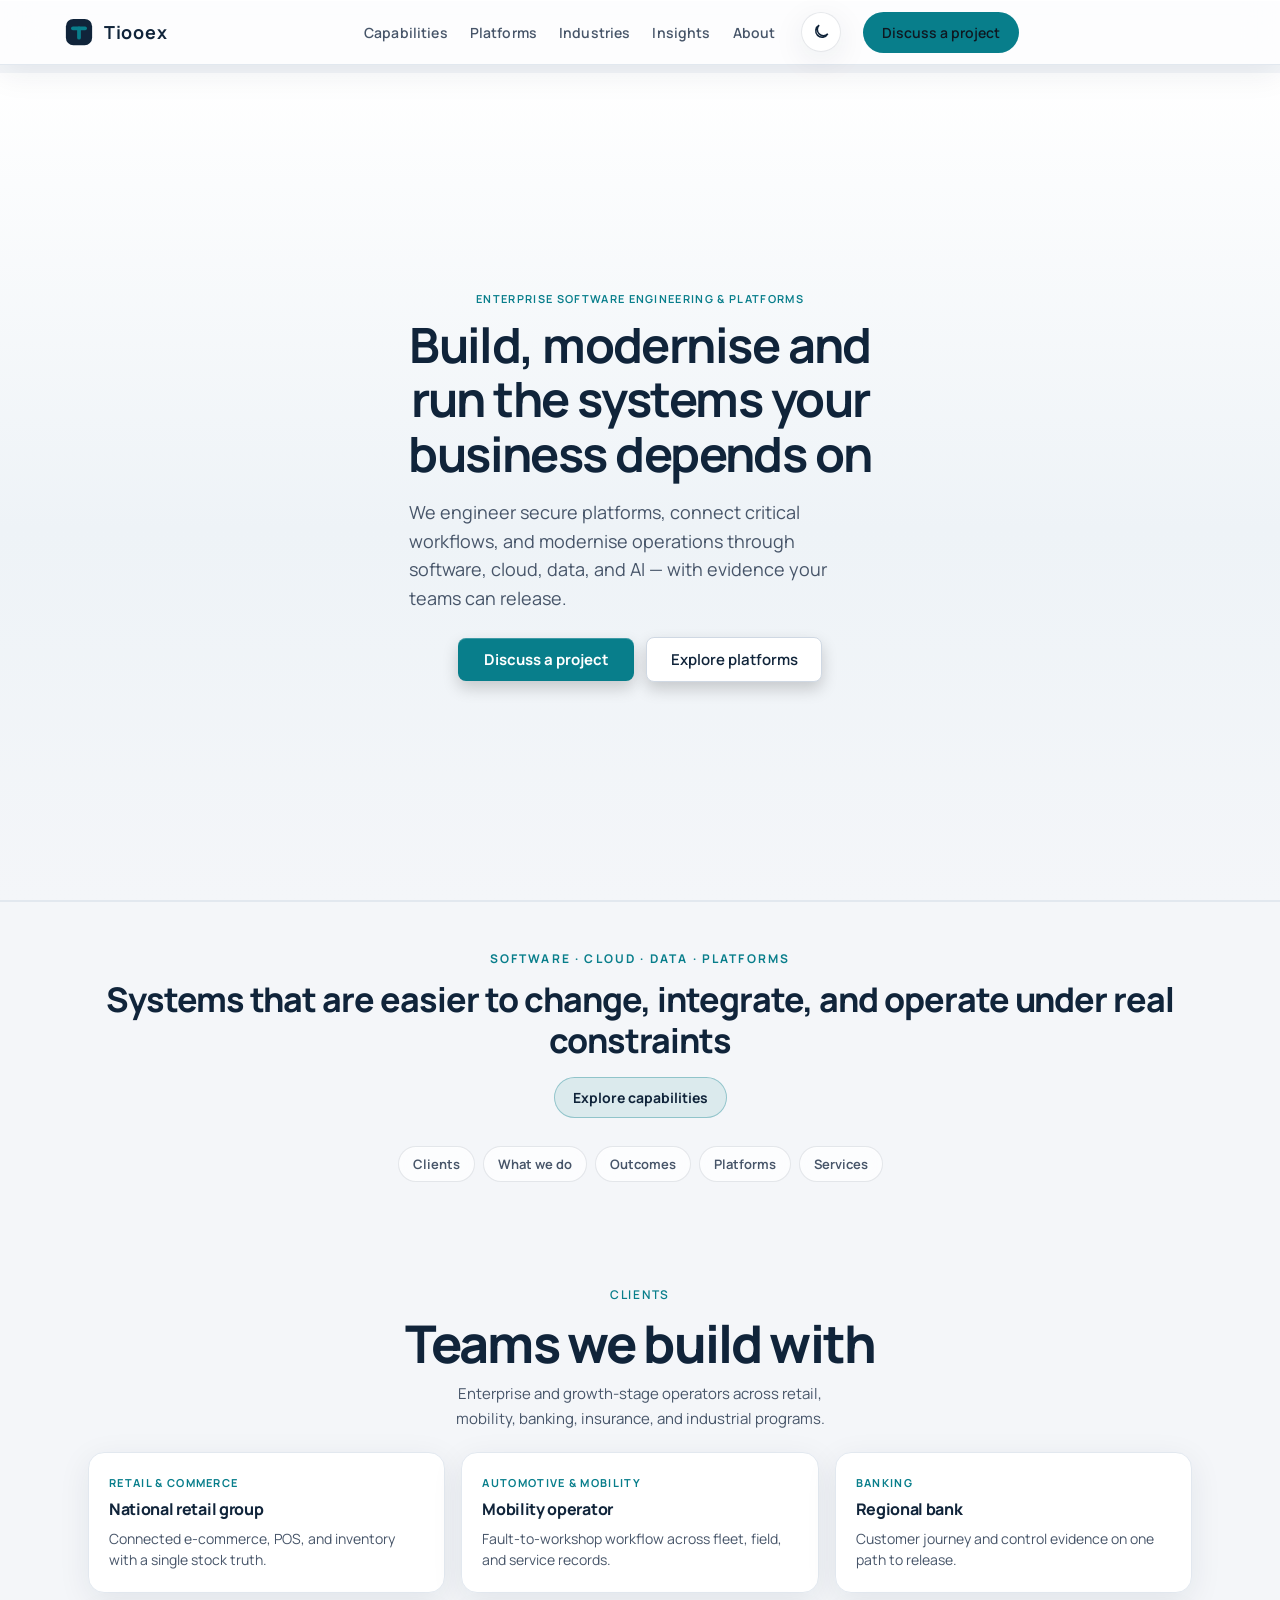
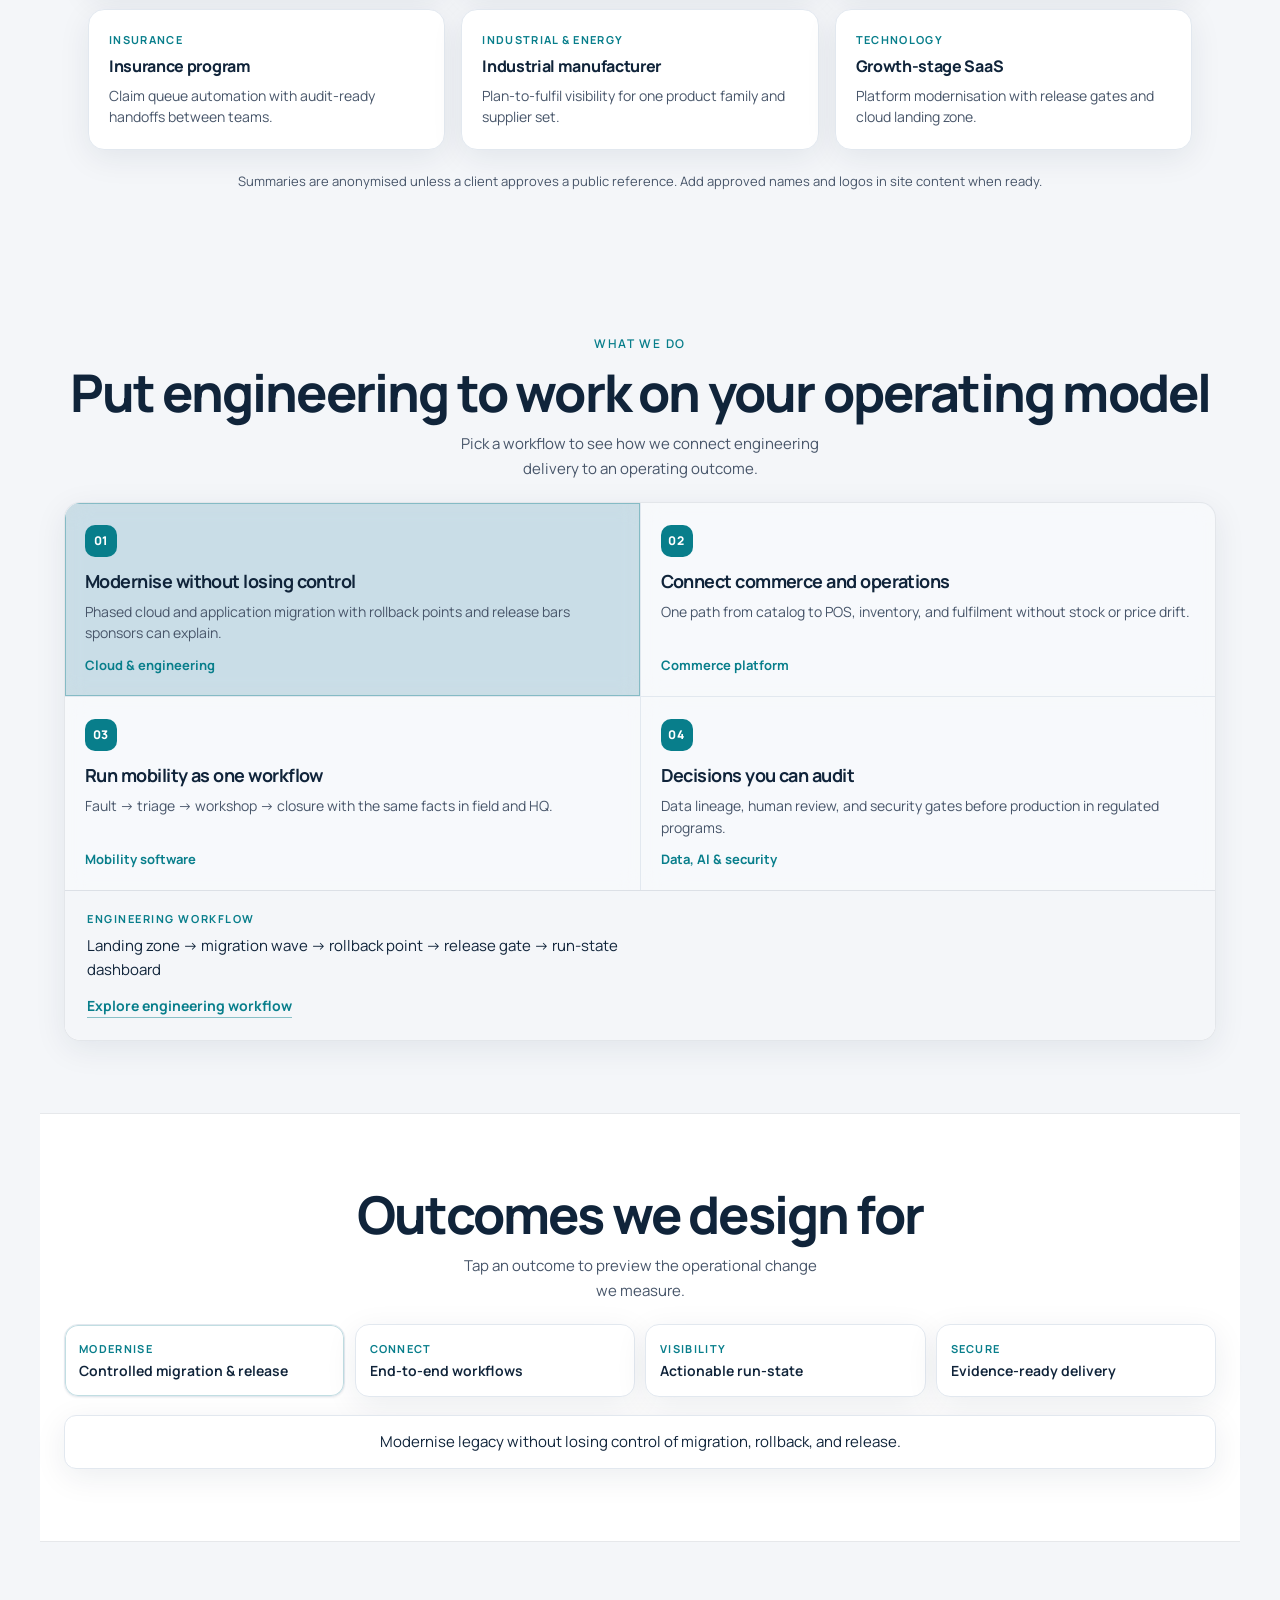
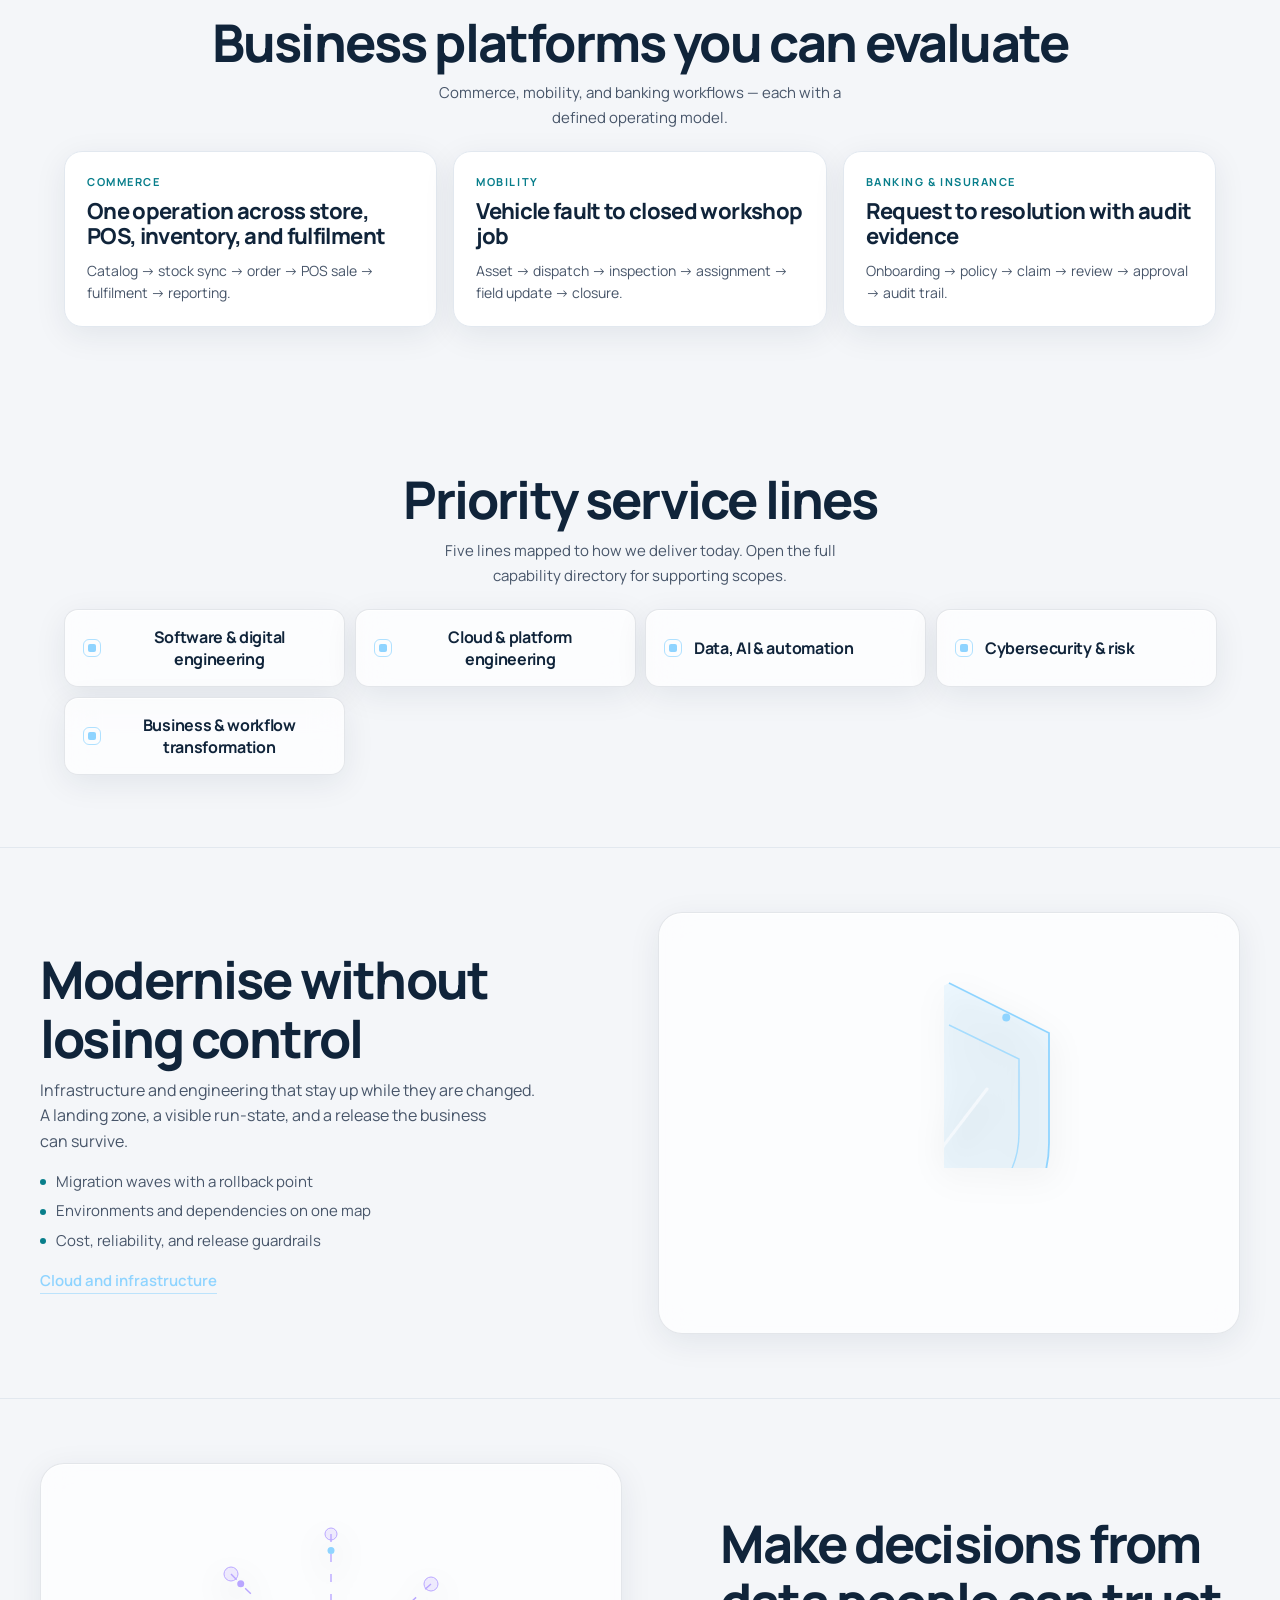
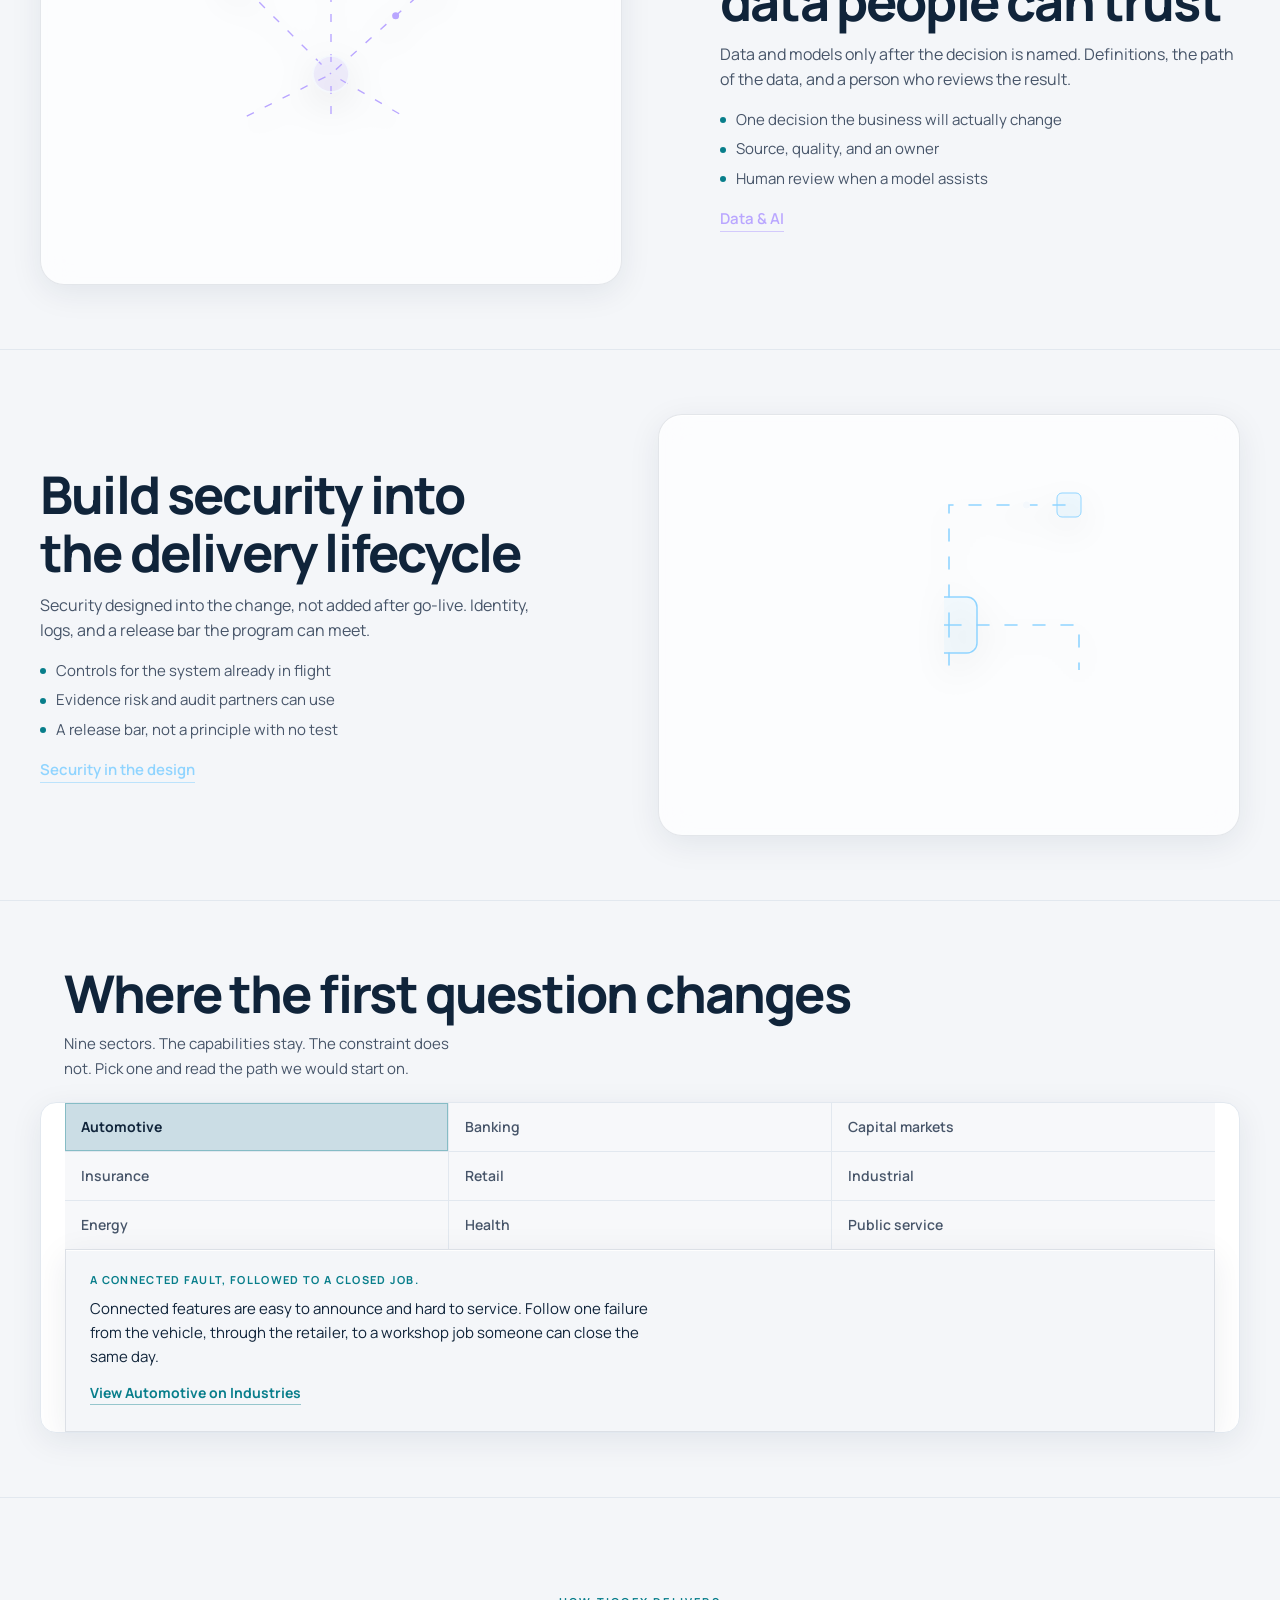
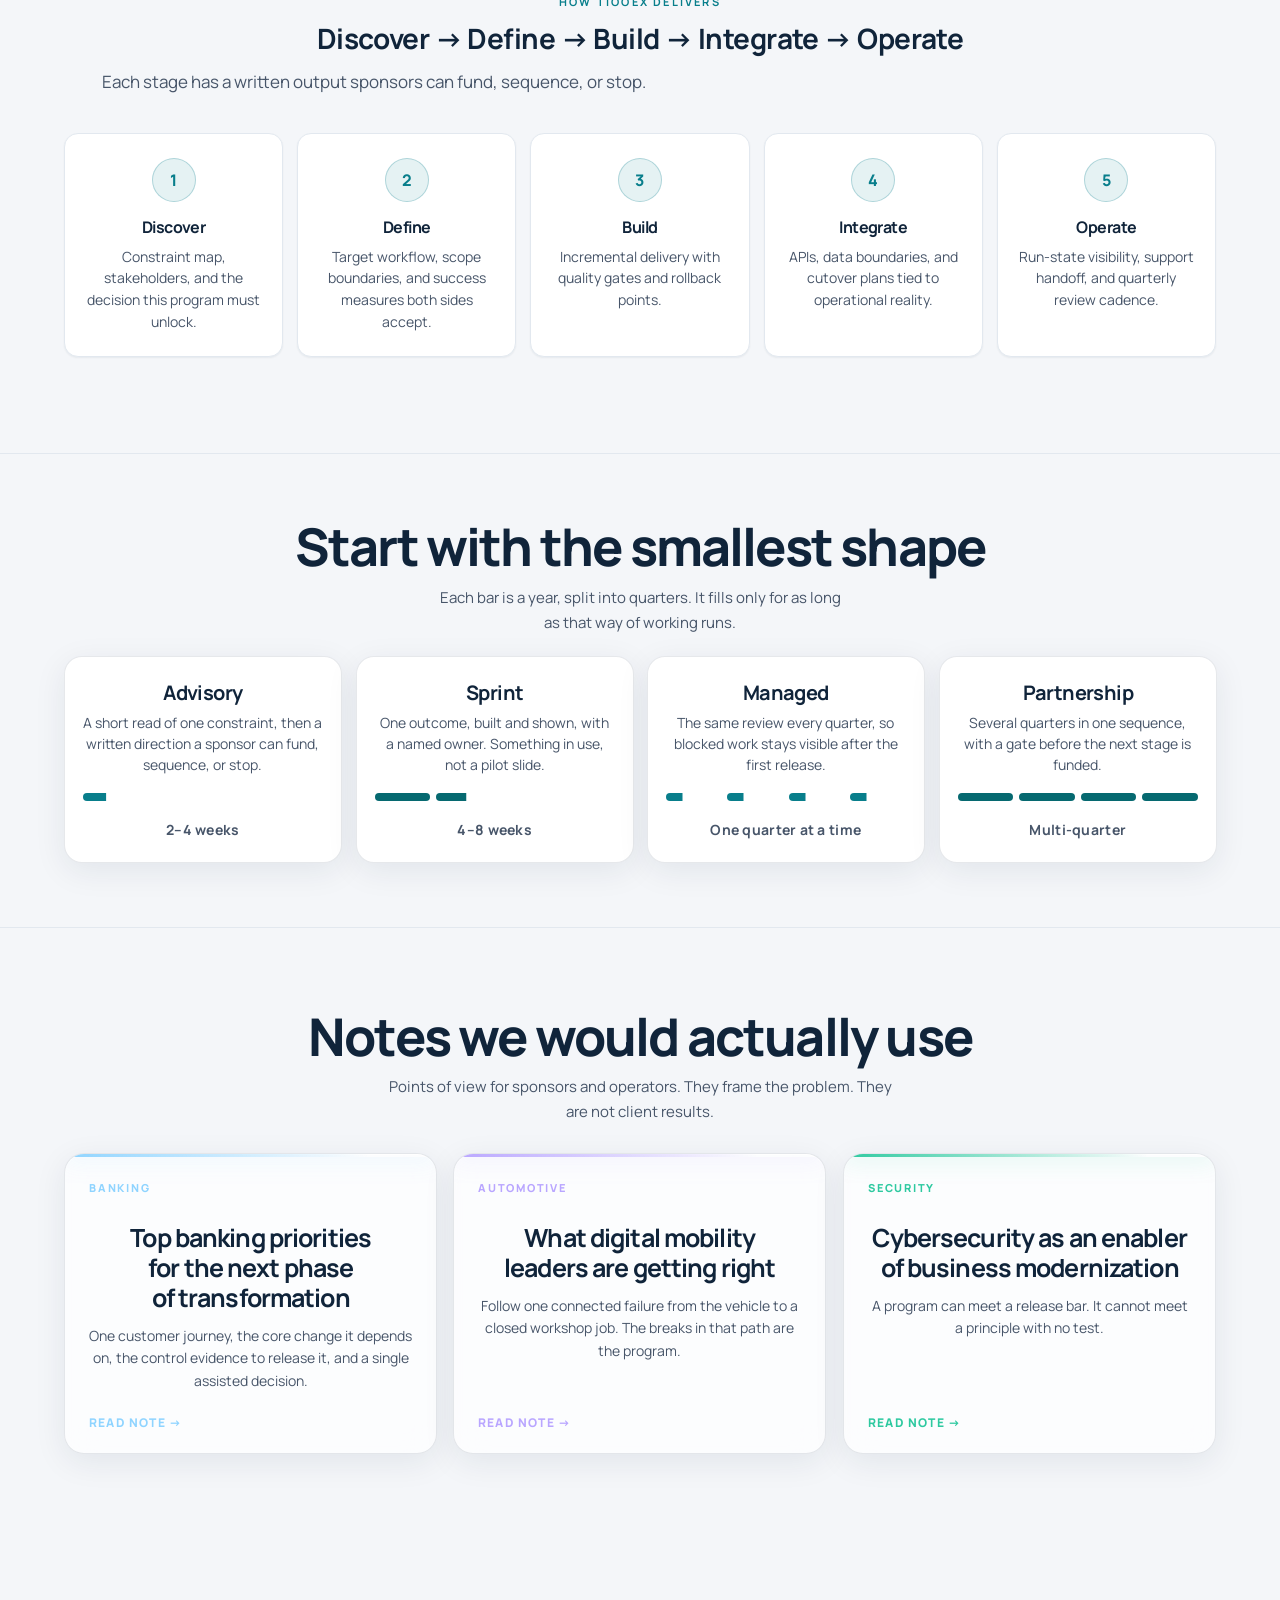
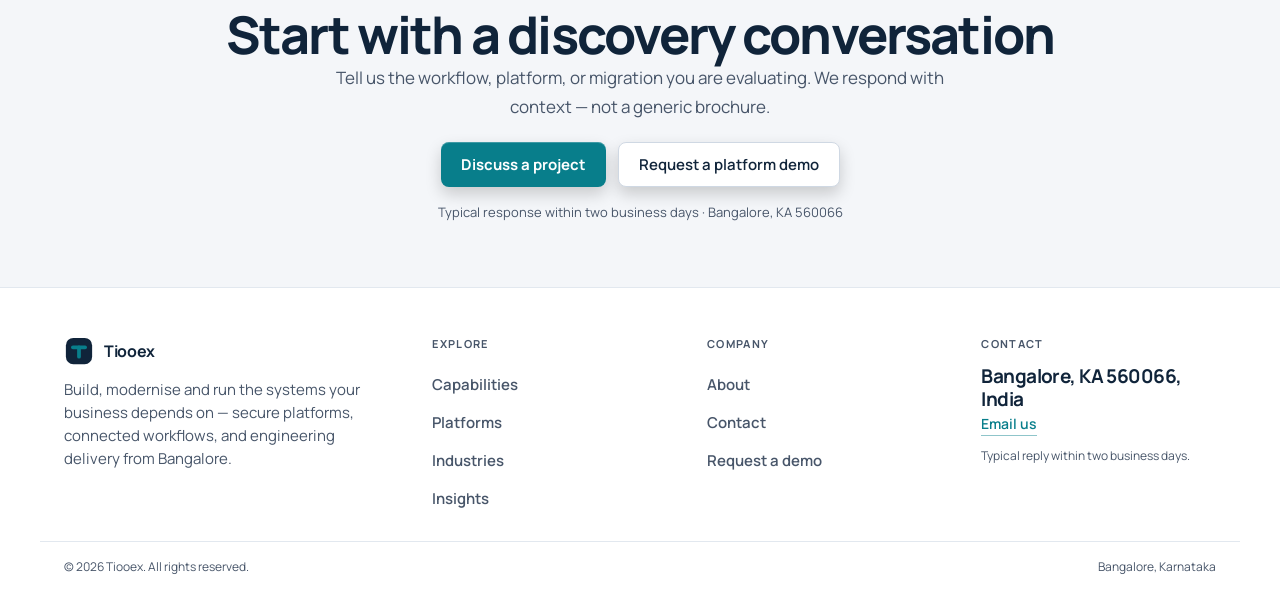
==== commit 015e3d18: "Add enterprise logo assets, SEO branding, and default light theme. Introduce navy-badge mark with al" ====
--- a/index.html
+++ b/index.html
@@ -4,6 +4,7 @@
     <meta charset="UTF-8">
     <meta name="viewport" content="width=device-width, initial-scale=1.0">
     <script src="theme-init.js"></script>
+    <script src="brand-head.js"></script>
     <title>Tiooex | Enterprise Software Engineering, Cloud &amp; Digital Platforms</title>
     <meta name="description" content="Tiooex helps businesses engineer secure digital platforms, connect critical workflows, and modernise operations through software engineering, cloud, data, and AI. Bangalore, India.">
     <meta name="keywords" content="Tiooex, enterprise software development, cloud migration, application modernisation, data engineering, cybersecurity, digital platforms, Bangalore">
@@ -16,12 +17,19 @@
     <meta property="og:url" content="https://www.tiooex.in/">
     <meta property="og:site_name" content="Tiooex">
     <meta property="og:locale" content="en_IN">
-    <meta name="twitter:card" content="summary">
+    <meta property="og:image" content="https://www.tiooex.in/assets/og-image.jpg">
+    <meta property="og:image:width" content="1200">
+    <meta property="og:image:height" content="630">
+    <meta property="og:image:alt" content="Tiooex — enterprise software engineering and platforms">
+    <meta name="twitter:card" content="summary_large_image">
+    <meta name="twitter:image" content="https://www.tiooex.in/assets/og-image.jpg">
     <meta name="twitter:title" content="Tiooex | Enterprise Software Engineering, Cloud &amp; Digital Platforms">
     <meta name="twitter:description" content="Engineer secure digital platforms, connect workflows, and modernise operations with Tiooex.">
     <link rel="canonical" href="https://www.tiooex.in/">
     <link rel="sitemap" type="application/xml" title="Sitemap" href="https://www.tiooex.in/sitemap.xml">
     <link rel="icon" href="favicon.svg" type="image/svg+xml">
+    <link rel="apple-touch-icon" href="assets/logo-512.jpg" sizes="512x512">
+    <link rel="manifest" href="site.webmanifest">
     <link rel="stylesheet" href="https://fonts.googleapis.com/css2?family=Manrope:wght@400;500;600;700;800&display=swap">
     <link rel="stylesheet" href="styles.css">
     <script>document.documentElement.classList.add("js")</script>
@@ -33,7 +41,8 @@
                 "@type": "Organization",
                 "name": "Tiooex",
                 "url": "https://www.tiooex.in/",
-                "logo": "https://www.tiooex.in/favicon.svg",
+                "logo": "https://www.tiooex.in/assets/logo-512.jpg",
+                "image": "https://www.tiooex.in/assets/logo-512.jpg",
                 "description": "Tiooex helps businesses engineer secure digital platforms, connect critical workflows, and modernise operations through software engineering, cloud, data, and AI.",
                 "address": {
                     "@type": "PostalAddress",
--- a/styles.css
+++ b/styles.css
@@ -24,16 +24,28 @@
     --hero-bg:linear-gradient(165deg,#ffffff 0%,#f0f5f8 45%,var(--surface-2) 100%);
     --home-hero-mesh:linear-gradient(180deg,#ffffff 0%,#eef3f7 55%,var(--surface-2) 100%);
     --hero-viewport-offset:var(--nav-height);
-    --nav-bg:rgba(255,255,255,.94);
-    --promo-bg:var(--surface-3);
+    --nav-bg:rgba(255,255,255,.78);
+    --promo-bg:rgba(238,242,246,.86);
     --promo-fg:var(--ink-muted);
     --menu-scrim:rgba(16,36,58,.35);
-    --jumpbar-bg:rgba(255,255,255,.95);
+    --jumpbar-bg:rgba(255,255,255,.82);
     --btn-primary-fg:#ffffff;
     --overlay-scrim:rgba(16,36,58,.4);
     --plat-svg-stroke:#087e8b;
     --plat-svg-fill:rgba(8,126,139,.75);
     --plat-svg-muted:#5a6b7d;
+    --glass-blur:16px;
+    --glass-saturate:1.35;
+    --glass-bg:rgba(255,255,255,.72);
+    --glass-bg-strong:rgba(255,255,255,.88);
+    --glass-border:rgba(255,255,255,.75);
+    --glass-border-subtle:rgba(16,36,58,.1);
+    --glass-shadow:0 8px 32px rgba(16,36,58,.08), inset 0 1px 0 rgba(255,255,255,.92);
+    --glass-input-bg:rgba(255,255,255,.82);
+    --page-mesh:
+        radial-gradient(ellipse 85% 55% at 12% -5%, rgba(8,126,139,.07), transparent 52%),
+        radial-gradient(ellipse 70% 45% at 88% 8%, rgba(100,140,200,.06), transparent 48%),
+        linear-gradient(180deg, #eef3f7 0%, var(--surface-2) 100%);
 }
 [data-theme="dark"]{
     --hero-viewport-offset:var(--nav-height);
@@ -53,21 +65,34 @@
     --text-muted:var(--ink-muted);
     --hero-bg:linear-gradient(180deg,#141c26 0%,#0d1218 72%);
     --home-hero-mesh:linear-gradient(180deg,#161e28 0%,#0d1218 100%);
-    --nav-bg:rgba(13,18,24,.94);
-    --promo-bg:#0a0e14;
+    --nav-bg:rgba(13,18,24,.78);
+    --promo-bg:rgba(10,14,20,.88);
     --promo-fg:var(--ink-muted);
     --menu-scrim:rgba(0,0,0,.55);
-    --jumpbar-bg:rgba(20,28,38,.95);
+    --jumpbar-bg:rgba(20,28,38,.82);
     --btn-primary-fg:#0f1720;
     --overlay-scrim:rgba(0,0,0,.55);
     --plat-svg-stroke:#3aab9e;
     --plat-svg-fill:rgba(58,171,158,.8);
     --plat-svg-muted:rgba(226,235,245,.65);
+    --glass-blur:18px;
+    --glass-saturate:1.45;
+    --glass-bg:rgba(20,28,38,.62);
+    --glass-bg-strong:rgba(20,28,38,.82);
+    --glass-border:rgba(255,255,255,.14);
+    --glass-border-subtle:rgba(255,255,255,.1);
+    --glass-shadow:0 14px 42px rgba(0,0,0,.42), inset 0 1px 0 rgba(255,255,255,.1);
+    --glass-input-bg:rgba(26,36,48,.78);
+    --page-mesh:
+        radial-gradient(ellipse 80% 50% at 15% 0%, rgba(58,171,158,.12), transparent 55%),
+        radial-gradient(ellipse 65% 45% at 90% 12%, rgba(100,140,200,.08), transparent 50%),
+        linear-gradient(180deg, #121a24 0%, var(--surface-2) 100%);
 }
 body{scroll-behavior:smooth}
 body{
     font-family:'Manrope',system-ui,-apple-system,sans-serif;
-    background:var(--surface-2);
+    background:var(--page-mesh,var(--surface-2));
+    background-color:var(--surface-2);
     color:var(--ink);
     overflow-x:hidden;
     -webkit-font-smoothing:antialiased;
@@ -209,7 +234,7 @@
     width:44px;height:44px;
     border:none;
     background:none;
-    color:#fff;
+    color:var(--ink);
     font-size:24px;
     position:relative;
     z-index:2;
@@ -220,20 +245,20 @@
 .mobile-panel a{
     display:block;
     padding:14px 20px;
-    color:rgba(255,255,255,0.7);
+    color:var(--ink-muted);
     font-size:15px;
     text-transform:uppercase;
     letter-spacing:0.06em;
     border-bottom:1px solid rgba(255,255,255,0.04);
 }
 .mobile-panel a:last-child{border-bottom:none}
-.mobile-panel a:hover{color:#fff;background:rgba(255,255,255,0.03)}
+.mobile-panel a:hover{color:var(--ink);background:var(--surface-2)}
 .mobile-panel button{
     display:block;width:100%;text-align:left;padding:14px 20px;
     background:none;border:0;border-bottom:1px solid rgba(255,255,255,0.04);
     color:rgba(255,255,255,0.7);font-size:15px;text-transform:uppercase;letter-spacing:0.06em;
 }
-.mobile-panel button:hover{color:#fff;background:rgba(255,255,255,0.03)}
+.mobile-panel button:hover{color:var(--ink);background:var(--surface-2)}
 .linkish{background:none;border:0;padding:0;color:rgba(255,255,255,0.45);font:inherit;font-size:11px}
 .linkish:hover{color:#fff}
 
@@ -262,9 +287,12 @@
     transform:none;
 }
 .btn-secondary{
-    background:var(--surface,#fff);
-    border:1px solid var(--border-strong,#cfd8e3);
+    background:var(--glass-bg,var(--surface,#fff));
+    border:1px solid var(--glass-border-subtle,var(--border-strong,#cfd8e3));
     color:var(--ink);
+    backdrop-filter:saturate(var(--glass-saturate,1.2)) blur(calc(var(--glass-blur,16px) - 6px));
+    -webkit-backdrop-filter:saturate(var(--glass-saturate,1.2)) blur(calc(var(--glass-blur,16px) - 6px));
+    box-shadow:inset 0 1px 0 rgba(255,255,255,.35);
 }
 .btn-secondary:hover{
     border-color:var(--accent,#087e8b);
@@ -1560,7 +1588,7 @@
 @media(max-width:860px){
     .nav-links{display:none}
     .mobile-toggle{display:inline-flex;align-items:center;justify-content:center}
-    .mobile-panel{
+    .site-nav:not(.site-nav--unified) .mobile-panel{
         display:flex;
         flex-direction:column;
         position:fixed;
@@ -1571,23 +1599,23 @@
         max-height:min(70vh, 420px);
         max-height:min(70dvh, 420px);
         overflow:auto;
-        background:#0d1218;
-        border:1px solid rgba(255,255,255,.12);
+        background:var(--surface);
+        border:1px solid var(--border);
         border-radius:16px;
-        box-shadow:0 18px 50px rgba(0,0,0,.45);
+        box-shadow:var(--shadow-md);
         opacity:0;
         visibility:hidden;
         pointer-events:none;
         transform:translateY(-8px);
     }
-    .mobile-panel.open{
+    .site-nav:not(.site-nav--unified) .mobile-panel.open{
         opacity:1;
         visibility:visible;
         pointer-events:auto;
         transform:none;
     }
     .mobile-panel a{touch-action:manipulation;min-height:48px}
-    body.menu-open .site-nav{z-index:220;background:rgba(7,11,16,.92)}
+    body.menu-open .site-nav:not(.site-nav--unified){z-index:220;background:var(--nav-bg)}
 }
 @media(max-width:640px){
     .hero-title{font-size:32px}
@@ -1622,17 +1650,23 @@
 }
 .skip-link{
     position:absolute;left:16px;top:8px;z-index:200;
-    padding:10px 14px;background:#8fd4ff;color:#111;font-weight:700;
+    padding:10px 14px;background:var(--accent);color:var(--btn-primary-fg);font-weight:700;
     border-radius:8px;transform:translateY(-140%);
 }
 .skip-link:focus{transform:none}
-:focus-visible{outline:2px solid #8fd4ff;outline-offset:3px}
+:focus-visible{outline:2px solid var(--accent);outline-offset:3px}
 .progress{
     position:fixed;top:0;left:0;right:0;height:2px;z-index:120;
     background:#8fd4ff;transform:scaleX(0);transform-origin:0 50%;
 }
 .promo-bar.is-hidden{transform:translateY(-100%)}
-.logo-mark{width:22px;height:22px;flex:none}
+.logo-mark{
+    width:30px;
+    height:30px;
+    flex:none;
+    display:block;
+    object-fit:contain;
+}
 .nav-search{
     display:inline-flex;align-items:center;gap:10px;
     padding:8px 12px;border-radius:999px;
@@ -1647,7 +1681,7 @@
     color:rgba(255,255,255,0.55);
 }
 .nav-links a[aria-current="page"],
-.mobile-panel a[aria-current="page"]{color:#8fd4ff}
+.mobile-panel a[aria-current="page"]{color:var(--accent);font-weight:700}
 .hero-title,.fs-title,.section-title,.cta-title,.board-title,.cap-card h3,.insight-card h3,.step-item h3,.avail-banner h2{
     text-transform:none;letter-spacing:-0.035em;
 }
@@ -1757,7 +1791,7 @@
 .faq-a{padding:0 20px 18px;color:var(--ink-muted);line-height:1.65;font-size:15px}
 .inquiry{
     display:grid;grid-template-columns:0.9fr 1.1fr;gap:36px;align-items:start;
-    max-width:1120px;margin:0 auto;
+    max-width:var(--site-max,1200px);margin:0 auto;
 }
 .inquiry-form,.stack-form{display:grid;gap:12px}
 .field{display:grid;gap:6px;text-align:left}
@@ -1771,9 +1805,45 @@
 .field input:focus,.field select:focus,.field textarea:focus,.search-field input:focus{border-color:var(--accent);outline:none}
 .form-note,.form-status{color:var(--ink-muted);font-size:13px;line-height:1.5}
 .form-status{color:var(--accent)}
+.form-errors:not([hidden]){
+    padding:14px 16px;
+    border-style:solid;
+    border-color:color-mix(in srgb, #c53030 45%, var(--border));
+    background:color-mix(in srgb, #c53030 8%, var(--surface));
+    color:var(--ink);
+    font-size:14px;
+    line-height:1.45;
+}
+[data-theme="dark"] .form-errors:not([hidden]){
+    border-color:rgba(248,113,113,.45);
+    background:rgba(248,113,113,.12);
+    color:#fef2f2;
+}
+.field--consent{
+    display:flex;
+    flex-direction:row;
+    align-items:flex-start;
+    gap:10px;
+    text-align:left;
+}
+.field--consent input[type="checkbox"]{
+    width:auto;
+    min-width:18px;
+    height:18px;
+    margin-top:3px;
+    flex-shrink:0;
+    accent-color:var(--accent);
+}
+.field--consent > span{
+    font-size:13px;
+    line-height:1.5;
+    letter-spacing:0;
+    font-weight:500;
+    color:var(--ink-muted);
+}
 .toolbar{display:flex;flex-wrap:wrap;gap:12px;align-items:center;justify-content:space-between;margin-bottom:14px}
 .search-field{flex:1;min-width:220px}
-.search-field input{border-radius:999px;background:rgba(255,255,255,.04)}
+.search-field input{border-radius:999px;background:var(--glass-input-bg,var(--surface))}
 .toolbar .pill-row{justify-content:flex-start;margin-top:0}
 button.pill-tag,button.filter-pill{font-family:inherit}
 .count-line{color:var(--ink-muted);font-size:13px;margin-bottom:16px}
@@ -1781,7 +1851,7 @@
 .is-filtered-out{display:none !important}
 .scope-btn,.read-btn{
     margin-top:14px;align-self:flex-start;background:transparent;border:0;padding:0;
-    color:#8fd4ff;font-weight:700;font-size:13px;
+    color:var(--accent,#087e8b);font-weight:700;font-size:13px;
 }
 .cap-card,.insight-card{display:flex;flex-direction:column}
 .jumpbar{
@@ -1962,7 +2032,7 @@
     margin-bottom:14px;
     animation:fadeSlideUp .9s ease .1s both;
 }
-.page-home .home-hero .hero-title{
+.page-home .home-hero .hero-title:not(.hero-title-plain){
     width:100%;
     max-width:18em;
     margin:0 auto;
@@ -2112,11 +2182,11 @@
 }
 #engagement,#contact{
     max-width:none;width:100%;
-    border-top:1px solid rgba(143,212,255,.12);
+    border-top:1px solid var(--border);
 }
 #engagement{background:var(--surface-2);padding:64px 6vw}
 #engagement .seg-head,#engagement .engage-row{width:min(1120px,100%);margin-left:auto;margin-right:auto}
-#contact{background:var(--surface);padding:72px 24px}
+#contact{background:var(--surface);padding:0}
 .seg-alt{max-width:none;padding-left:0;padding-right:0}
 .seg-alt .seg-head,.seg-alt .stage,.seg-alt .sector-shell,.seg-alt .seg-more{width:min(1120px,calc(100% - 48px));margin-left:auto;margin-right:auto}
 .seg-head{margin-bottom:20px}
@@ -3533,7 +3603,7 @@
 .page-home .site-nav--unified{top:0}
 .nav-shell{max-width:1200px;margin:0 auto;padding:0 20px}
 .site-nav--unified .brand{
-    font-size:18px;font-weight:800;letter-spacing:.06em;text-transform:none;gap:10px;
+    font-size:18px;font-weight:700;letter-spacing:-.02em;text-transform:none;gap:10px;
 }
 .site-nav--unified .brand span{color:var(--ink)}
 .site-nav--unified .nav-links{
@@ -3787,10 +3857,12 @@
     max-width:1120px;
     margin:0 auto;
     border-radius:16px;
-    border:1px solid var(--border);
-    background:var(--surface);
+    border:1px solid var(--glass-border-subtle,var(--border));
+    background:var(--glass-bg-strong,var(--surface));
     overflow:hidden;
-    box-shadow:var(--shadow-sm);
+    box-shadow:var(--glass-shadow,var(--shadow-sm));
+    backdrop-filter:saturate(var(--glass-saturate,1.3)) blur(var(--glass-blur,16px));
+    -webkit-backdrop-filter:saturate(var(--glass-saturate,1.3)) blur(var(--glass-blur,16px));
 }
 .sector-grid{
     display:grid;
@@ -3808,7 +3880,7 @@
     min-height:48px;
     border:0;
     border-radius:0;
-    background:var(--surface);
+    background:var(--glass-bg,var(--surface));
     color:var(--ink-muted);
     font:inherit;
     font-size:14px;
@@ -3826,8 +3898,10 @@
 .sector-chip:focus-visible{outline:2px solid var(--accent);outline-offset:-2px}
 .sector-stage{
     padding:22px 24px 26px;
-    border-top:1px solid var(--border);
-    background:var(--surface-2);
+    border-top:1px solid var(--glass-border-subtle,var(--border));
+    background:var(--glass-bg,var(--surface-2));
+    backdrop-filter:saturate(var(--glass-saturate,1.3)) blur(calc(var(--glass-blur,16px) - 4px));
+    -webkit-backdrop-filter:saturate(var(--glass-saturate,1.3)) blur(calc(var(--glass-blur,16px) - 4px));
     text-align:left;
 }
 .sector-stage-kicker{
@@ -3978,7 +4052,7 @@
     gap:32px 40px;padding:48px 0 24px;
 }
 .footer-brand-block .footer-lead{max-width:36em;font-size:15px}
-.site-footer--unified .footer-brand{display:inline-flex;align-items:center;gap:10px;font-size:15px;font-weight:800;letter-spacing:.06em;text-transform:none;color:var(--ink);margin-bottom:12px}
+.site-footer--unified .footer-brand{display:inline-flex;align-items:center;gap:10px;font-size:16px;font-weight:700;letter-spacing:-.02em;text-transform:none;color:var(--ink);margin-bottom:12px}
 .site-footer--unified .footer-brand span{color:var(--ink)}
 .footer-copy{margin-top:10px;font-size:12px;color:var(--ink-muted);font-style:normal}
 .site-footer--unified .footer-bottom{
@@ -4010,12 +4084,13 @@
 .page-home{
     --home-accent:var(--accent);
     --home-accent-soft:var(--accent-soft);
-    --home-border:var(--border);
+    --home-border:var(--glass-border-subtle,var(--border));
     --home-text-muted:var(--ink-muted);
     --home-bg:var(--surface-2);
-    --home-bg-soft:var(--surface);
-    --home-bg-card:var(--surface-3);
-    background:var(--surface-2);
+    --home-bg-soft:var(--glass-bg,var(--surface));
+    --home-bg-card:var(--glass-bg-strong,var(--surface-3));
+    background:var(--page-mesh,var(--surface-2));
+    background-color:var(--surface-2);
     color:var(--ink);
 }
 .page-home .site-nav--unified{
@@ -4029,12 +4104,58 @@
 .page-home .hero-mesh{
     position:absolute;inset:0;z-index:0;pointer-events:none;
     background:var(--home-hero-mesh);
+    overflow:hidden;
+}
+.page-home .hero-mesh::before,
+.page-home .hero-mesh::after{
+    content:"";
+    position:absolute;
+    inset:-8%;
+    pointer-events:none;
+    will-change:transform,opacity;
+}
+.page-home .hero-mesh::before{
+    z-index:1;
+    background:
+        radial-gradient(circle 38% at 18% 32%, rgba(8,126,139,.28), transparent 58%),
+        radial-gradient(circle 34% at 84% 26%, rgba(56,120,180,.22), transparent 56%),
+        radial-gradient(circle 28% at 52% 78%, rgba(8,126,139,.16), transparent 62%);
+    animation:heroMeshFloat 11s ease-in-out infinite alternate;
+}
+.page-home .hero-mesh::after{
+    z-index:2;
+    background:
+        radial-gradient(circle 22% at 72% 62%, rgba(8,126,139,.2), transparent 70%),
+        radial-gradient(1.5px 1.5px at 22% 38%, rgba(8,126,139,.55), transparent),
+        radial-gradient(1.5px 1.5px at 68% 48%, rgba(56,120,180,.45), transparent),
+        radial-gradient(1px 1px at 44% 22%, rgba(8,126,139,.4), transparent),
+        radial-gradient(1px 1px at 86% 72%, rgba(56,120,180,.35), transparent);
+    animation:heroMeshSparkle 7s ease-in-out infinite alternate;
 }
 [data-theme="dark"] .page-home .hero-mesh{
     background:
         radial-gradient(ellipse 90% 70% at 50% -10%, rgba(58,171,158,.12), transparent 55%),
         radial-gradient(ellipse 60% 50% at 85% 40%, rgba(100,140,200,.06), transparent 50%),
         linear-gradient(180deg, #161e28 0%, #0d1218 100%);
+}
+[data-theme="dark"] .page-home .hero-mesh::before{
+    background:
+        radial-gradient(circle 42% at 20% 30%, rgba(58,171,158,.32), transparent 58%),
+        radial-gradient(circle 36% at 82% 28%, rgba(100,140,200,.22), transparent 55%);
+}
+[data-theme="dark"] .page-home .hero-mesh::after{
+    background:
+        radial-gradient(circle 24% at 70% 65%, rgba(58,171,158,.25), transparent 68%),
+        radial-gradient(1.5px 1.5px at 24% 40%, rgba(180,230,220,.7), transparent),
+        radial-gradient(1.5px 1.5px at 66% 50%, rgba(200,220,255,.55), transparent);
+}
+@keyframes heroMeshFloat{
+    0%{opacity:.72;transform:scale(1) translate(0,0)}
+    100%{opacity:1;transform:scale(1.05) translate(1.5%,-1.2%)}
+}
+@keyframes heroMeshSparkle{
+    0%{opacity:.55}
+    100%{opacity:1}
 }
 .page-home .home-open::after{
     background:linear-gradient(180deg, transparent, var(--home-bg) 90%);
@@ -4657,8 +4778,6 @@
     .swap-copy .swap-points{text-align:left;max-width:36rem;margin-left:auto;margin-right:auto}
     .swap-visual{margin:0 auto;max-width:100%}
     .inquiry{grid-template-columns:1fr;gap:28px}
-    .page-contact .inquiry > div{text-align:center}
-    .page-contact .inquiry-form{text-align:left}
 }
 @media(max-width:900px){
     .page-platforms .plat-jump{
@@ -4800,9 +4919,11 @@
         overflow-y:auto;
         overscroll-behavior:contain;
         border:0;
-        border-top:1px solid rgba(255,255,255,.1);
+        border-top:1px solid var(--border);
         border-radius:0 0 18px 18px;
-        box-shadow:0 22px 48px rgba(0,0,0,.5);
+        background:var(--surface);
+        color:var(--ink);
+        box-shadow:var(--shadow-md);
     }
     .site-nav--unified .mobile-panel.open{
         display:flex;
@@ -4812,8 +4933,14 @@
         display:flex;
         align-items:center;
         padding:12px 14px;
-        border-bottom:1px solid rgba(255,255,255,.06);
+        color:var(--ink-muted);
+        border-bottom:1px solid var(--border);
         margin:0;
+    }
+    .site-nav--unified .mobile-panel a[aria-current="page"]{
+        color:var(--accent);
+        background:var(--accent-soft);
+        font-weight:700;
     }
     .site-nav--unified .mobile-panel a:last-child{border-bottom:0}
     body.menu-open::before{
@@ -4821,7 +4948,7 @@
         position:fixed;
         inset:0;
         z-index:85;
-        background:rgba(0,0,0,.55);
+        background:var(--menu-scrim);
         pointer-events:none;
     }
     body.menu-open .site-nav--unified{z-index:92}
@@ -4857,9 +4984,7 @@
     .use-card{padding:18px 16px}
     .client-card{padding:18px 16px}
     .preview-grid{grid-template-columns:1fr!important}
-    .inquiry-form .field input,
-    .inquiry-form .field select,
-    .inquiry-form .field textarea{font-size:16px}
+    .field input,.field select,.field textarea,.search-field input{font-size:16px}
     .jumpbar{
         width:calc(100% - 2 * var(--site-gutter));
         margin-left:auto;
@@ -4886,10 +5011,6 @@
         align-items:center;
     }
     .form-note{font-size:13px;line-height:1.45}
-    .page-contact .field[style*="flex-direction:row"]{
-        flex-direction:row!important;
-        align-items:flex-start!important;
-    }
 }
 
 /* ═══ Light professional theme — calm surfaces, standard cards ═══ */
@@ -4904,16 +5025,71 @@
 .site-nav--unified.scrolled,
 body.menu-open .site-nav--unified{
     background:var(--nav-bg);
-    backdrop-filter:saturate(1.2) blur(10px);
-    border-bottom:1px solid var(--border);
-    box-shadow:var(--shadow-sm);
+    backdrop-filter:saturate(var(--glass-saturate)) blur(var(--glass-blur));
+    -webkit-backdrop-filter:saturate(var(--glass-saturate)) blur(var(--glass-blur));
+    border-bottom:1px solid var(--glass-border-subtle);
+    box-shadow:var(--glass-shadow);
+}
+.promo-bar{
+    backdrop-filter:saturate(var(--glass-saturate)) blur(calc(var(--glass-blur) - 2px));
+    -webkit-backdrop-filter:saturate(var(--glass-saturate)) blur(calc(var(--glass-blur) - 2px));
+}
+.site-nav--unified .mobile-panel{
+    background:var(--glass-bg-strong)!important;
+    backdrop-filter:saturate(var(--glass-saturate)) blur(var(--glass-blur));
+    -webkit-backdrop-filter:saturate(var(--glass-saturate)) blur(var(--glass-blur));
+    border-top:1px solid var(--glass-border-subtle)!important;
+    box-shadow:var(--glass-shadow)!important;
+}
+.page-platforms .plat-jump-shell{
+    background:var(--jumpbar-bg);
+    backdrop-filter:saturate(var(--glass-saturate)) blur(var(--glass-blur));
+    -webkit-backdrop-filter:saturate(var(--glass-saturate)) blur(var(--glass-blur));
+    border-bottom:1px solid var(--glass-border-subtle);
+}
+.plat-jump a,.post-hero-jump a{
+    background:var(--glass-bg)!important;
+    backdrop-filter:saturate(var(--glass-saturate)) blur(calc(var(--glass-blur) - 6px));
+    -webkit-backdrop-filter:saturate(var(--glass-saturate)) blur(calc(var(--glass-blur) - 6px));
+    border-color:var(--glass-border-subtle)!important;
+    box-shadow:inset 0 1px 0 rgba(255,255,255,.4)!important;
+}
+.site-footer,
+.site-footer--unified{
+    background:var(--glass-bg-strong)!important;
+    backdrop-filter:saturate(var(--glass-saturate)) blur(var(--glass-blur));
+    -webkit-backdrop-filter:saturate(var(--glass-saturate)) blur(var(--glass-blur));
+}
+.cta-section{
+    background:var(--glass-bg)!important;
+    backdrop-filter:saturate(var(--glass-saturate)) blur(var(--glass-blur));
+    -webkit-backdrop-filter:saturate(var(--glass-saturate)) blur(var(--glass-blur));
+}
+.step-item{
+    background:var(--glass-bg)!important;
+    backdrop-filter:saturate(var(--glass-saturate)) blur(calc(var(--glass-blur) - 4px));
+    -webkit-backdrop-filter:saturate(var(--glass-saturate)) blur(calc(var(--glass-blur) - 4px));
+    border-color:var(--glass-border-subtle)!important;
+    box-shadow:var(--glass-shadow)!important;
+}
+.swap-visual,.plat-visual,.stage-canvas{
+    background:var(--glass-bg)!important;
+    backdrop-filter:saturate(var(--glass-saturate)) blur(var(--glass-blur));
+    -webkit-backdrop-filter:saturate(var(--glass-saturate)) blur(var(--glass-blur));
+    border-color:var(--glass-border-subtle)!important;
+    box-shadow:var(--glass-shadow)!important;
+}
+[data-theme="light"] .strip,
+[data-theme="dark"] .strip{
+    backdrop-filter:saturate(var(--glass-saturate)) blur(calc(var(--glass-blur) - 2px));
+    -webkit-backdrop-filter:saturate(var(--glass-saturate)) blur(calc(var(--glass-blur) - 2px));
 }
 .site-nav--unified .brand span{color:var(--ink)}
 .site-nav .brand{text-shadow:none;letter-spacing:.04em;text-transform:none}
 .cap-board a{color:var(--ink)}
 .site-nav--unified .nav-links a{color:var(--ink-muted)}
-.site-nav--unified .nav-links a:hover,
-.site-nav--unified .nav-links a[aria-current="page"]{color:var(--ink)}
+.site-nav--unified .nav-links a:hover{color:var(--ink)}
+.site-nav--unified .nav-links a[aria-current="page"]{color:var(--accent);font-weight:700}
 .mobile-toggle{color:var(--ink)}
 .site-nav--unified .mobile-panel{
     background:var(--surface);
@@ -4959,17 +5135,32 @@
 .plat-detail,
 .inline-detail-card,
 .about-location,
+.theme-toggle,
+.mobile-panel-theme,
+.faq-item,
+.sector-shell,
+.use-shell,
+.sector-stage,
+.outcome-preview,
+.drawer,
+.reader{
+    background:var(--glass-bg)!important;
+    backdrop-filter:saturate(var(--glass-saturate)) blur(var(--glass-blur));
+    -webkit-backdrop-filter:saturate(var(--glass-saturate)) blur(var(--glass-blur));
+    border:1px solid var(--glass-border-subtle)!important;
+    box-shadow:var(--glass-shadow)!important;
+    transform:none!important;
+    transform-style:flat!important;
+}
 .search-field input,
 .field input,
 .field select,
 .field textarea{
-    background:var(--surface)!important;
-    backdrop-filter:none!important;
-    -webkit-backdrop-filter:none!important;
-    border:1px solid var(--border)!important;
-    box-shadow:var(--shadow-sm)!important;
-    transform:none!important;
-    transform-style:flat!important;
+    background:var(--glass-input-bg)!important;
+    backdrop-filter:saturate(var(--glass-saturate)) blur(calc(var(--glass-blur) - 4px));
+    -webkit-backdrop-filter:saturate(var(--glass-saturate)) blur(calc(var(--glass-blur) - 4px));
+    border:1px solid var(--glass-border-subtle)!important;
+    box-shadow:inset 0 1px 0 rgba(255,255,255,.35)!important;
 }
 .cap-card::after,
 .insight-card::after,
@@ -4985,9 +5176,9 @@
 .pill-tag:hover,
 .pill-tag.active{
     border-color:var(--accent)!important;
-    box-shadow:var(--shadow-md)!important;
+    box-shadow:var(--glass-shadow), var(--shadow-md)!important;
     transform:translateY(-2px)!important;
-    background:var(--surface)!important;
+    background:var(--glass-bg-strong)!important;
 }
 .cap-card h3,
 .insight-card h3{
@@ -5003,19 +5194,23 @@
 .cap-icon svg,
 .insight-card-icon svg{filter:none!important}
 .use-shell{
-    background:var(--surface);
-    border-color:var(--border);
-    box-shadow:var(--shadow-sm);
+    background:var(--glass-bg-strong);
+    border-color:var(--glass-border-subtle);
+    box-shadow:var(--glass-shadow);
+    backdrop-filter:saturate(var(--glass-saturate)) blur(var(--glass-blur));
+    -webkit-backdrop-filter:saturate(var(--glass-saturate)) blur(var(--glass-blur));
 }
 .use-grid{background:var(--border)}
 .use-shell .use-card{
-    background:var(--surface);
+    background:var(--glass-bg)!important;
     color:var(--ink);
     border:none!important;
     border-radius:0!important;
     box-shadow:none!important;
-}
-.use-shell .use-card:hover{background:var(--surface-2)!important}
+    backdrop-filter:saturate(var(--glass-saturate)) blur(calc(var(--glass-blur) - 6px));
+    -webkit-backdrop-filter:saturate(var(--glass-saturate)) blur(calc(var(--glass-blur) - 6px));
+}
+.use-shell .use-card:hover{background:var(--glass-bg-strong)!important}
 .use-shell .use-card.is-active{
     background:var(--accent-soft)!important;
     box-shadow:inset 0 0 0 1px rgba(8,126,139,.35)!important;
@@ -5023,7 +5218,12 @@
 .use-card h3{color:var(--ink)}
 .use-card p{color:var(--ink-muted)}
 .use-icon{color:var(--btn-primary-fg);background:var(--accent)}
-.use-stage{background:var(--surface-2);border-top-color:var(--border)}
+.use-stage{
+    background:var(--glass-bg,var(--surface-2));
+    border-top-color:var(--glass-border-subtle,var(--border));
+    backdrop-filter:saturate(var(--glass-saturate,1.3)) blur(calc(var(--glass-blur,16px) - 4px));
+    -webkit-backdrop-filter:saturate(var(--glass-saturate,1.3)) blur(calc(var(--glass-blur,16px) - 4px));
+}
 .use-stage-line{color:var(--ink)}
 .use-stage-link{color:var(--accent);border-bottom-color:rgba(8,126,139,.45)}
 .use-cta{color:var(--accent)}
@@ -5317,9 +5517,20 @@
 [data-theme="light"] .swap-visual,
 [data-theme="light"] .plat-visual,
 [data-theme="light"] .stage-canvas{
-    background:var(--surface-3)!important;
-    border-color:var(--border)!important;
-    box-shadow:var(--shadow-sm)!important;
+    background:var(--glass-bg)!important;
+    border-color:var(--glass-border-subtle)!important;
+    box-shadow:var(--glass-shadow)!important;
+    backdrop-filter:saturate(var(--glass-saturate)) blur(var(--glass-blur));
+    -webkit-backdrop-filter:saturate(var(--glass-saturate)) blur(var(--glass-blur));
+}
+[data-theme="dark"] .swap-visual,
+[data-theme="dark"] .plat-visual,
+[data-theme="dark"] .stage-canvas{
+    background:var(--glass-bg)!important;
+    border-color:var(--glass-border-subtle)!important;
+    box-shadow:var(--glass-shadow)!important;
+    backdrop-filter:saturate(var(--glass-saturate)) blur(var(--glass-blur));
+    -webkit-backdrop-filter:saturate(var(--glass-saturate)) blur(var(--glass-blur));
 }
 [data-theme="light"] #industries,
 [data-theme="light"] #engagement,
@@ -5450,8 +5661,15 @@
 
 /* Light — capability cards keep accent tint, text stays readable */
 [data-theme="light"] .page-products .cap-card{
-    background:linear-gradient(165deg, color-mix(in srgb, var(--card) 16%, var(--surface)), var(--surface))!important;
-    border-color:color-mix(in srgb, var(--card) 40%, var(--border))!important;
+    background:linear-gradient(165deg, color-mix(in srgb, var(--card) 16%, var(--glass-bg)), var(--glass-bg))!important;
+    border-color:color-mix(in srgb, var(--card) 40%, var(--glass-border-subtle))!important;
+    backdrop-filter:saturate(var(--glass-saturate)) blur(var(--glass-blur));
+    -webkit-backdrop-filter:saturate(var(--glass-saturate)) blur(var(--glass-blur));
+}
+[data-theme="dark"] .page-products .cap-card{
+    background:linear-gradient(165deg, color-mix(in srgb, var(--card) 14%, var(--glass-bg)), var(--glass-bg))!important;
+    backdrop-filter:saturate(var(--glass-saturate)) blur(var(--glass-blur));
+    -webkit-backdrop-filter:saturate(var(--glass-saturate)) blur(var(--glass-blur));
 }
 [data-theme="light"] .page-products .cap-card::before{opacity:.35}
 [data-theme="light"] .page-products .cap-card h3{color:var(--ink)!important}
@@ -5467,9 +5685,9 @@
 [data-theme="light"] .strip{
     color:var(--ink);
     background:
-        linear-gradient(165deg, color-mix(in srgb, var(--glow) 22%, var(--surface)), var(--surface));
-    border:1px solid color-mix(in srgb, var(--glow) 38%, var(--border));
-    box-shadow:var(--shadow-sm);
+        linear-gradient(165deg, color-mix(in srgb, var(--glow) 22%, var(--glass-bg)), var(--glass-bg));
+    border:1px solid color-mix(in srgb, var(--glow) 38%, var(--glass-border-subtle));
+    box-shadow:var(--glass-shadow);
 }
 [data-theme="light"] .strip::before{opacity:.45}
 [data-theme="light"] .strip::after{
@@ -5516,6 +5734,322 @@
     color:color-mix(in srgb, var(--card, var(--accent)) 72%, var(--ink));
 }
 [data-theme="light"] .insight-card .insight-meta{color:var(--ink-muted)!important}
+
+/* ═══ Hero motion — all pages (light + dark) ═══ */
+@keyframes heroAmbientIn{
+    0%{opacity:0}
+    100%{opacity:1}
+}
+@keyframes heroOrbDrift{
+    0%{transform:scale(1) translate(0,0);filter:brightness(1)}
+    100%{transform:scale(1.06) translate(1.5%,-1.5%);filter:brightness(1.08)}
+}
+.js .hero-full.page-hero,
+.js .home-hero.page-hero{
+    animation:heroFadeIn 1.05s ease both;
+}
+.js .hero-full.page-hero > .hero-content.reveal{
+    opacity:1;
+    transform:none;
+    transition:none;
+}
+.js .hero-full.page-hero > .hero-content .hero-eyebrow,
+.js .page-hero--home .home-hero-copy .hero-eyebrow{
+    animation:fadeSlideUp .78s ease .08s both;
+}
+.js .hero-full.page-hero > .hero-content .hero-title,
+.js .page-hero--home .home-hero-copy .hero-title.hero-title-plain{
+    animation:titleReveal 1.05s cubic-bezier(.16,1,.3,1) .2s both;
+}
+.js .hero-full.page-hero > .hero-content .hero-sub,
+.js .page-hero--home .home-hero-copy .hero-sub{
+    animation:fadeSlideUp .82s ease .42s both;
+}
+.js .hero-full.page-hero > .hero-content .hero-actions,
+.js .hero-full.page-hero > .hero-content .hero-note,
+.js .hero-full.page-hero > .hero-content .form-note,
+.js .page-hero--home .home-hero-copy .hero-actions{
+    animation:fadeSlideUp .82s ease .58s both;
+}
+.js .hero-full.page-hero .hero-bg::before,
+.js .page-platforms .hero-full.page-hero .hero-bg::before,
+.js .page-about .hero-full.page-hero .hero-bg::before,
+.js .page-contact .hero-full.page-hero .hero-bg::before{
+    content:"";
+    position:absolute;
+    inset:0;
+    z-index:1;
+    pointer-events:none;
+    display:block!important;
+    opacity:0;
+    background:
+        radial-gradient(ellipse 72% 58% at 28% 38%, rgba(8,126,139,.22), transparent 62%),
+        radial-gradient(ellipse 58% 48% at 78% 42%, rgba(56,120,180,.17), transparent 58%);
+    animation:heroAmbientIn .85s ease forwards, heroOrbDrift 15s ease-in-out 1s infinite alternate;
+}
+[data-theme="dark"] .js .hero-full.page-hero .hero-bg::before{
+    background:
+        radial-gradient(ellipse 72% 58% at 28% 38%, rgba(58,171,158,.3), transparent 62%),
+        radial-gradient(ellipse 58% 48% at 78% 42%, rgba(100,140,200,.2), transparent 58%);
+}
+[data-theme="dark"] .js .page-products .hero-full.page-hero .hero-bg::before{
+    background:radial-gradient(circle 520px at 50% 42%, rgba(46,88,190,.26), transparent 70%);
+    animation:heroAmbientIn .85s ease forwards, colorWashProducts 12s ease-in-out 1s infinite alternate!important;
+}
+[data-theme="dark"] .js .page-services .hero-full.page-hero .hero-bg::before{
+    background:radial-gradient(circle 520px at 50% 40%, rgba(52,186,124,.24), transparent 70%);
+    animation:heroAmbientIn .85s ease forwards, colorWashServices 14s ease-in-out 1s infinite alternate!important;
+}
+[data-theme="dark"] .js .page-blogs .hero-full.page-hero .hero-bg::before{
+    background:radial-gradient(circle 480px at 50% 48%, rgba(156,112,255,.24), transparent 72%);
+    animation:heroAmbientIn .85s ease forwards, colorWashBlogs 13s ease-in-out 1s infinite alternate!important;
+}
+[data-theme="light"] .js .hero-full.page-hero .hero-bg::after{
+    background:
+        radial-gradient(1.5px 1.5px at 18% 28%, rgba(8,126,139,.55), transparent),
+        radial-gradient(1.5px 1.5px at 42% 62%, rgba(56,120,180,.45), transparent),
+        radial-gradient(1px 1px at 68% 34%, rgba(8,126,139,.4), transparent),
+        radial-gradient(1px 1px at 82% 72%, rgba(56,120,180,.38), transparent),
+        radial-gradient(1.5px 1.5px at 30% 82%, rgba(8,126,139,.42), transparent),
+        radial-gradient(1px 1px at 55% 18%, rgba(56,120,180,.35), transparent);
+    animation:heroMeshSparkle 6.5s ease-in-out infinite alternate;
+    opacity:.85;
+}
+.page-home .home-hero.page-hero.page-hero--home{
+    min-height:calc(100svh - var(--hero-viewport-offset,var(--nav-height)));
+    min-height:calc(100dvh - var(--hero-viewport-offset,var(--nav-height)));
+    align-items:center;
+    justify-content:center;
+}
+
+/* ═══ Contact page — alignment (light + dark) ═══ */
+.page-contact #contact.page-contact__section{
+    padding-top:clamp(48px,8vw,88px);
+    padding-bottom:clamp(56px,9vw,96px);
+    padding-left:var(--site-edge);
+    padding-right:var(--site-edge);
+    background:var(--surface);
+    border-top:1px solid var(--border);
+    box-sizing:border-box;
+}
+.page-contact .contact-layout{
+    width:100%;
+    max-width:var(--site-max);
+    margin-left:auto;
+    margin-right:auto;
+    padding-left:var(--site-gutter);
+    padding-right:var(--site-gutter);
+    box-sizing:border-box;
+}
+.page-contact .contact-head{
+    text-align:center;
+    margin-bottom:clamp(28px,5vw,40px);
+}
+.page-contact .contact-head .section-lead{
+    max-width:46ch;
+    margin-left:auto;
+    margin-right:auto;
+}
+.page-contact .inquiry{
+    gap:clamp(28px,5vw,44px);
+    align-items:start;
+    text-align:left;
+}
+.page-contact .inquiry-aside{
+    text-align:left;
+    min-width:0;
+}
+.page-contact .contact-aside-title{
+    font-size:clamp(22px,2.8vw,32px);
+    font-weight:700;
+    letter-spacing:-.03em;
+    line-height:1.2;
+    color:var(--ink);
+    margin:0 0 12px;
+    text-align:left;
+}
+.page-contact .contact-aside-points{
+    margin:16px 0 0;
+    max-width:42ch;
+}
+.page-contact .contact-aside-points li::before{
+    background:var(--accent);
+}
+.page-contact .contact-location{
+    margin-top:20px;
+    max-width:42ch;
+}
+.page-contact .inquiry-form{
+    width:100%;
+    min-width:0;
+    max-width:560px;
+    margin-left:auto;
+}
+.page-contact .inquiry-form .btn-primary{
+    justify-self:start;
+    width:100%;
+    max-width:280px;
+}
+.page-contact .hero-note .footer-mail{
+    color:var(--accent);
+    font-weight:650;
+}
+@media(min-width:901px){
+    .page-contact .inquiry{
+        grid-template-columns:minmax(0,0.95fr) minmax(0,1.05fr);
+    }
+    .page-contact .inquiry-form{
+        margin-left:0;
+        max-width:none;
+    }
+}
+@media(max-width:900px){
+    .page-contact .inquiry-aside{
+        text-align:center;
+    }
+    .page-contact .contact-aside-title,
+    .page-contact .contact-aside-points,
+    .page-contact .contact-location{
+        margin-left:auto;
+        margin-right:auto;
+        text-align:left;
+        max-width:36rem;
+    }
+    .page-contact .inquiry-form{
+        margin-left:auto;
+        margin-right:auto;
+        max-width:36rem;
+    }
+    .page-contact .inquiry-form .btn-primary{
+        max-width:none;
+    }
+}
+
+/* ═══ Site-wide surfaces — light + dark consistency ═══ */
+[data-theme="light"] .stage-copy a,
+[data-theme="dark"] .stage-copy a{
+    color:var(--accent);
+    border-bottom-color:color-mix(in srgb, var(--accent) 45%, transparent);
+}
+[data-theme="light"] .cap-board a,
+[data-theme="dark"] .cap-board a{
+    color:var(--ink);
+    border-color:var(--glass-border-subtle,var(--border));
+    background:var(--glass-bg,var(--surface));
+}
+[data-theme="light"] .swap-points li::before,
+[data-theme="dark"] .swap-points li::before{
+    background:var(--accent);
+}
+[data-theme="dark"] .hero-bg::after{
+    opacity:.75;
+}
+[data-theme="light"] .hero-full.page-hero .hero-bg::after{
+    opacity:.9;
+}
+.page-about .seg,
+.page-contact main > .section-block,
+.page-products .seg,
+.page-services .seg,
+.page-blogs .seg,
+.page-platforms .seg{
+    box-sizing:border-box;
+}
+
+/* ═══ Mobile readability — light & dark (all pages) ═══ */
+@media(max-width:768px){
+    body,main{color:var(--ink)}
+    .hero-title,.page-hero .hero-title,.home-hero .hero-title.hero-title-plain{color:var(--ink)}
+    .hero-eyebrow,.plat-kicker,.fs-eyebrow,.section-kicker{color:var(--accent)}
+    .hero-sub,.section-lead,.form-note,.hero-note,.count-line{color:var(--ink-muted)}
+    .seg-head h2,.close-seg h2,.cta-title,.plat-copy h2,.swap-copy h2{color:var(--ink)}
+    .plat-copy p,.swap-copy p,.use-card p,.use-stage-line,.outcome-preview,
+    .sector-stage-note,.client-card p,.preview-card p,.cap-card p{color:var(--ink-muted)}
+    .use-card h3,.outcome-chip strong,.client-card strong,.cap-board a,
+    .preview-card h3,.sector-chip[aria-pressed="true"]{color:var(--ink)}
+    .swap-link,.use-stage-link,.sector-stage-link,.card-go,.scope-btn,.read-btn{color:var(--accent);font-weight:700}
+    .pill-tag{color:var(--ink-muted)}
+    .pill-tag.active,.pill-tag[aria-pressed="true"]{color:var(--ink)}
+    .field span{color:var(--ink-muted)}
+    .field input,.field select,.field textarea,.search-field input{
+        font-size:16px;
+        color:var(--ink);
+        background:var(--glass-input-bg,var(--surface));
+        border-color:var(--border);
+    }
+    .promo-bar{color:var(--promo-fg);background:var(--promo-bg)}
+    .site-nav--unified .mobile-panel{
+        background:var(--surface)!important;
+        color:var(--ink);
+        box-shadow:var(--shadow-md)!important;
+        border-top-color:var(--border)!important;
+    }
+    .site-nav--unified .mobile-panel a{
+        color:var(--ink-muted)!important;
+        border-bottom-color:var(--border)!important;
+    }
+    .site-nav--unified .mobile-panel a[aria-current="page"]{
+        color:var(--accent)!important;
+        background:var(--accent-soft);
+    }
+    .mobile-panel-theme{color:var(--ink)!important;background:var(--surface-2)!important}
+    .mobile-toggle{color:var(--ink)!important}
+    .strip:not(.is-open) .strip-name{
+        max-width:calc(100% - 52px);
+        overflow:hidden;
+        text-overflow:ellipsis;
+    }
+    .strip.is-open .strip-copy h2{font-size:clamp(20px,5.5vw,28px);color:var(--ink)}
+    .strip.is-open .strip-copy p{font-size:15px;line-height:1.55;color:var(--ink-muted)}
+    .page-platforms .plat-jump a{font-size:13px;font-weight:650;color:var(--ink-muted)}
+    .page-platforms .plat-jump a.is-current{color:var(--ink);background:var(--accent-soft)}
+    .engage-row article h3{color:var(--ink)}
+    .engage-row article p{color:var(--ink-muted)}
+    .step-item h3{color:var(--ink)}
+    .step-item p{color:var(--ink-muted)}
+    .btn-secondary{color:var(--ink);background:var(--surface);border-color:var(--border-strong)}
+}
+@supports not ((backdrop-filter:blur(1px)) or (-webkit-backdrop-filter:blur(1px))){
+    :root,
+    [data-theme="light"],
+    [data-theme="dark"]{
+        --glass-bg:var(--surface);
+        --glass-bg-strong:var(--surface);
+        --glass-input-bg:var(--surface);
+    }
+}
+
+@media(max-width:768px){
+    [data-theme="dark"] .strip{
+        color:#eef2f7;
+        background:
+            linear-gradient(180deg, rgba(7,11,16,.02), rgba(7,11,16,.55)),
+            radial-gradient(circle at var(--spot, 40% 30%), var(--glow), #121820 70%);
+        border:0;
+        box-shadow:var(--shadow-md);
+    }
+    [data-theme="dark"] .strip::after{
+        background:linear-gradient(180deg, rgba(7,11,16,.02) 8%, rgba(7,11,16,.72));
+    }
+    [data-theme="dark"] .strip-name,
+    [data-theme="dark"] .strip.is-open .strip-copy h2{color:#f4f8fc!important}
+    [data-theme="dark"] .strip.is-open .strip-copy p{color:rgba(226,235,245,.85)!important}
+    [data-theme="dark"] .strip-arrow{color:#fff;background:rgba(7,11,16,.45);border-color:rgba(255,255,255,.35)}
+    [data-theme="dark"] .strip .read-btn{color:var(--accent)!important}
+    [data-theme="light"] .strip.is-open .strip-copy h2,
+    [data-theme="light"] .strip:not(.is-open) .strip-name{color:var(--ink)!important}
+    [data-theme="light"] .strip.is-open .strip-copy p{color:var(--ink-muted)!important}
+}
+@media(max-width:640px){
+    .sector-stage-note{font-size:15px;line-height:1.58;color:var(--ink)}
+    .sector-stage-kicker{font-size:10px;letter-spacing:.1em}
+    .outcome-chip strong{font-size:13px;line-height:1.35;color:var(--ink)}
+    .outcome-preview{font-size:14px;color:var(--ink)}
+    .use-stage-line{font-size:14px;color:var(--ink)}
+    .post-hero-jump a,.plat-jump a{font-size:12px;padding:10px 14px}
+    .cap-board a{font-size:14px;line-height:1.35;color:var(--ink)}
+    .footer-lead,.site-footer--unified .footer-links a{font-size:14px}
+}
 
 @media(prefers-reduced-motion:reduce){
     *:not(.stage-canvas *){animation:none !important;transition:none !important}
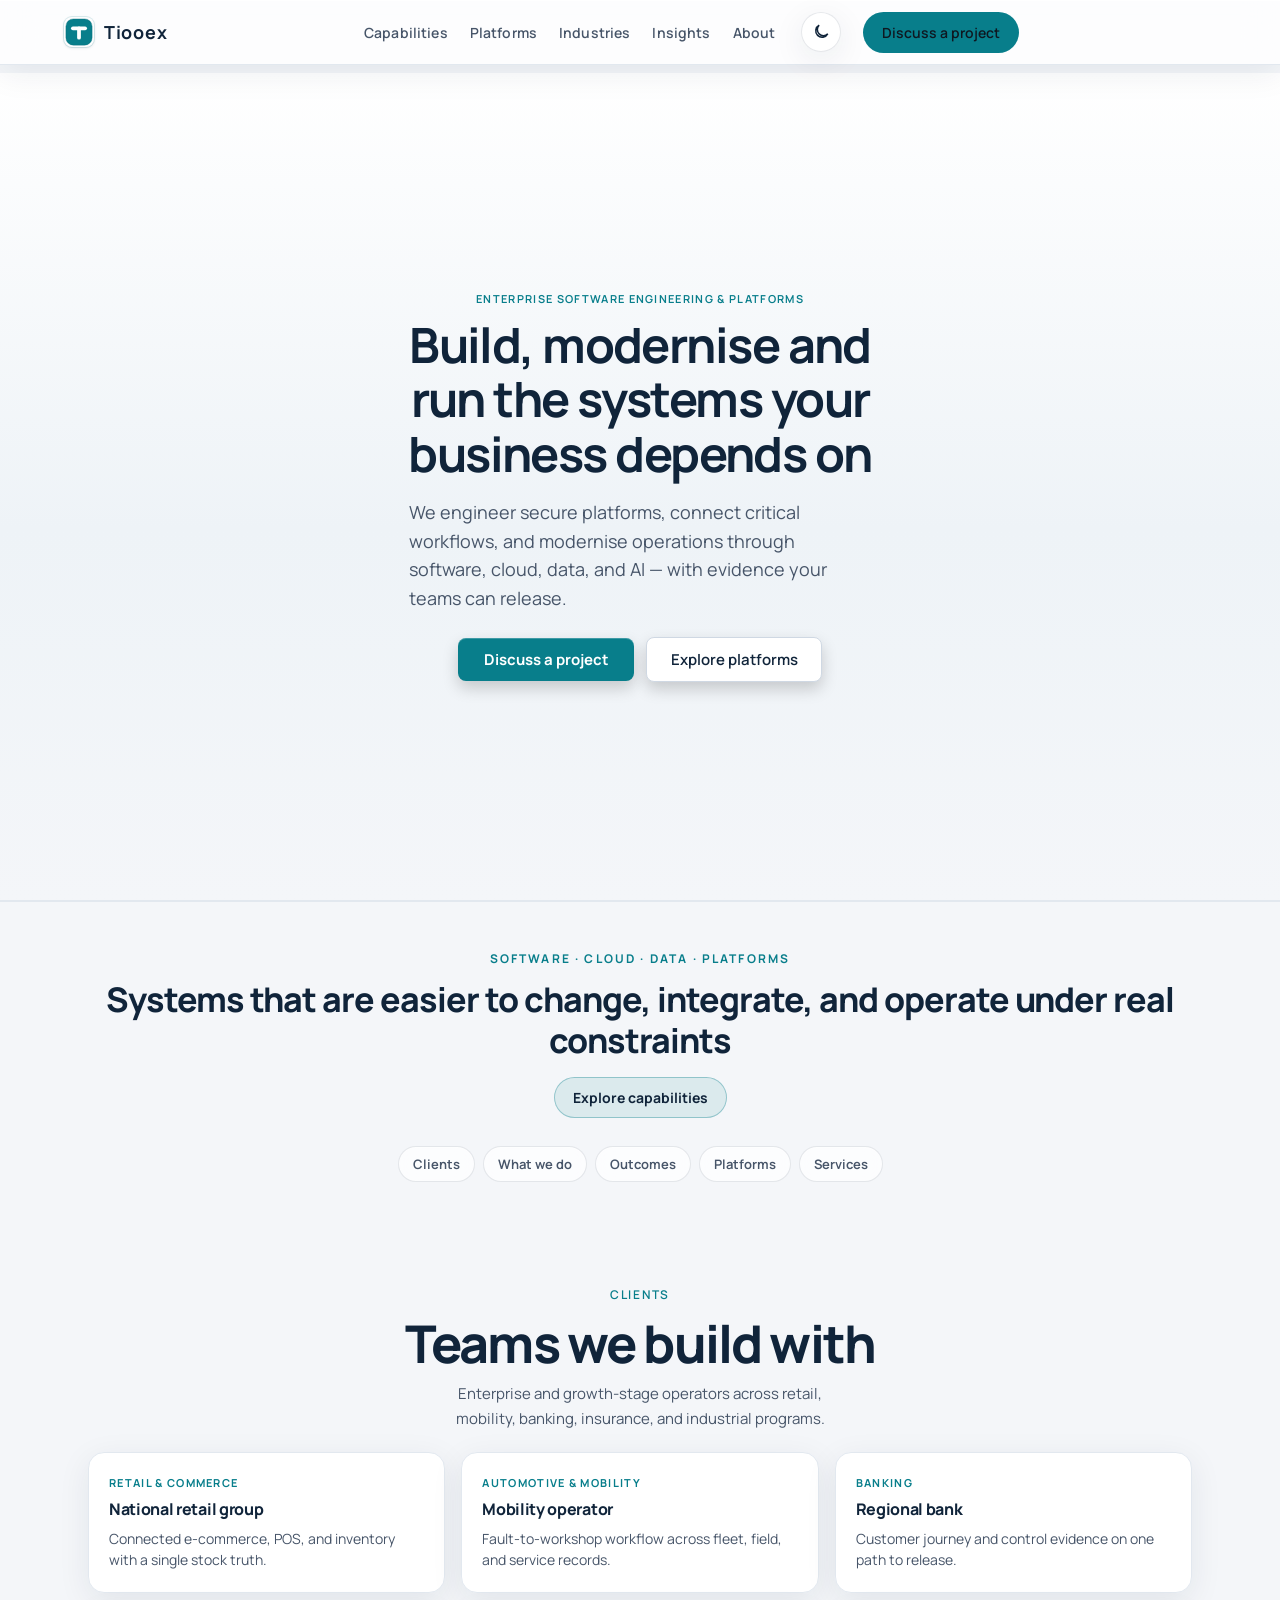
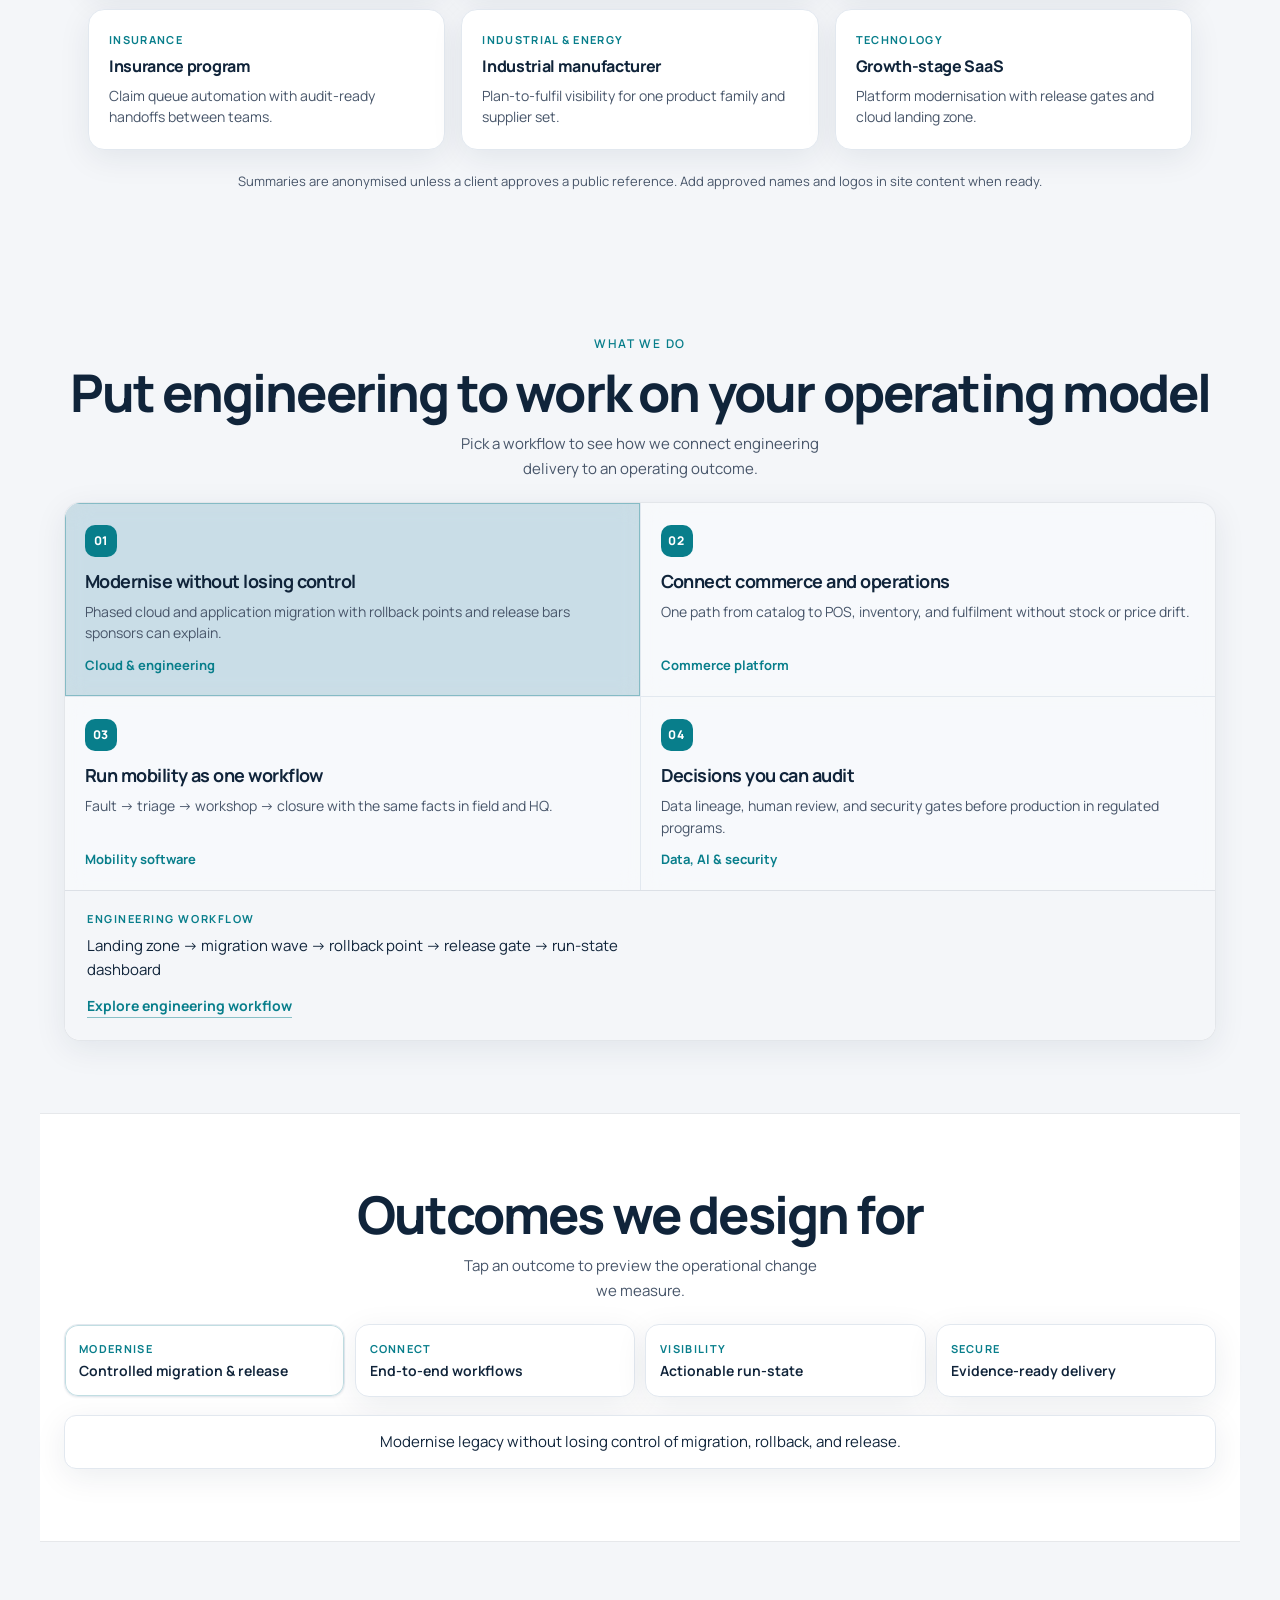
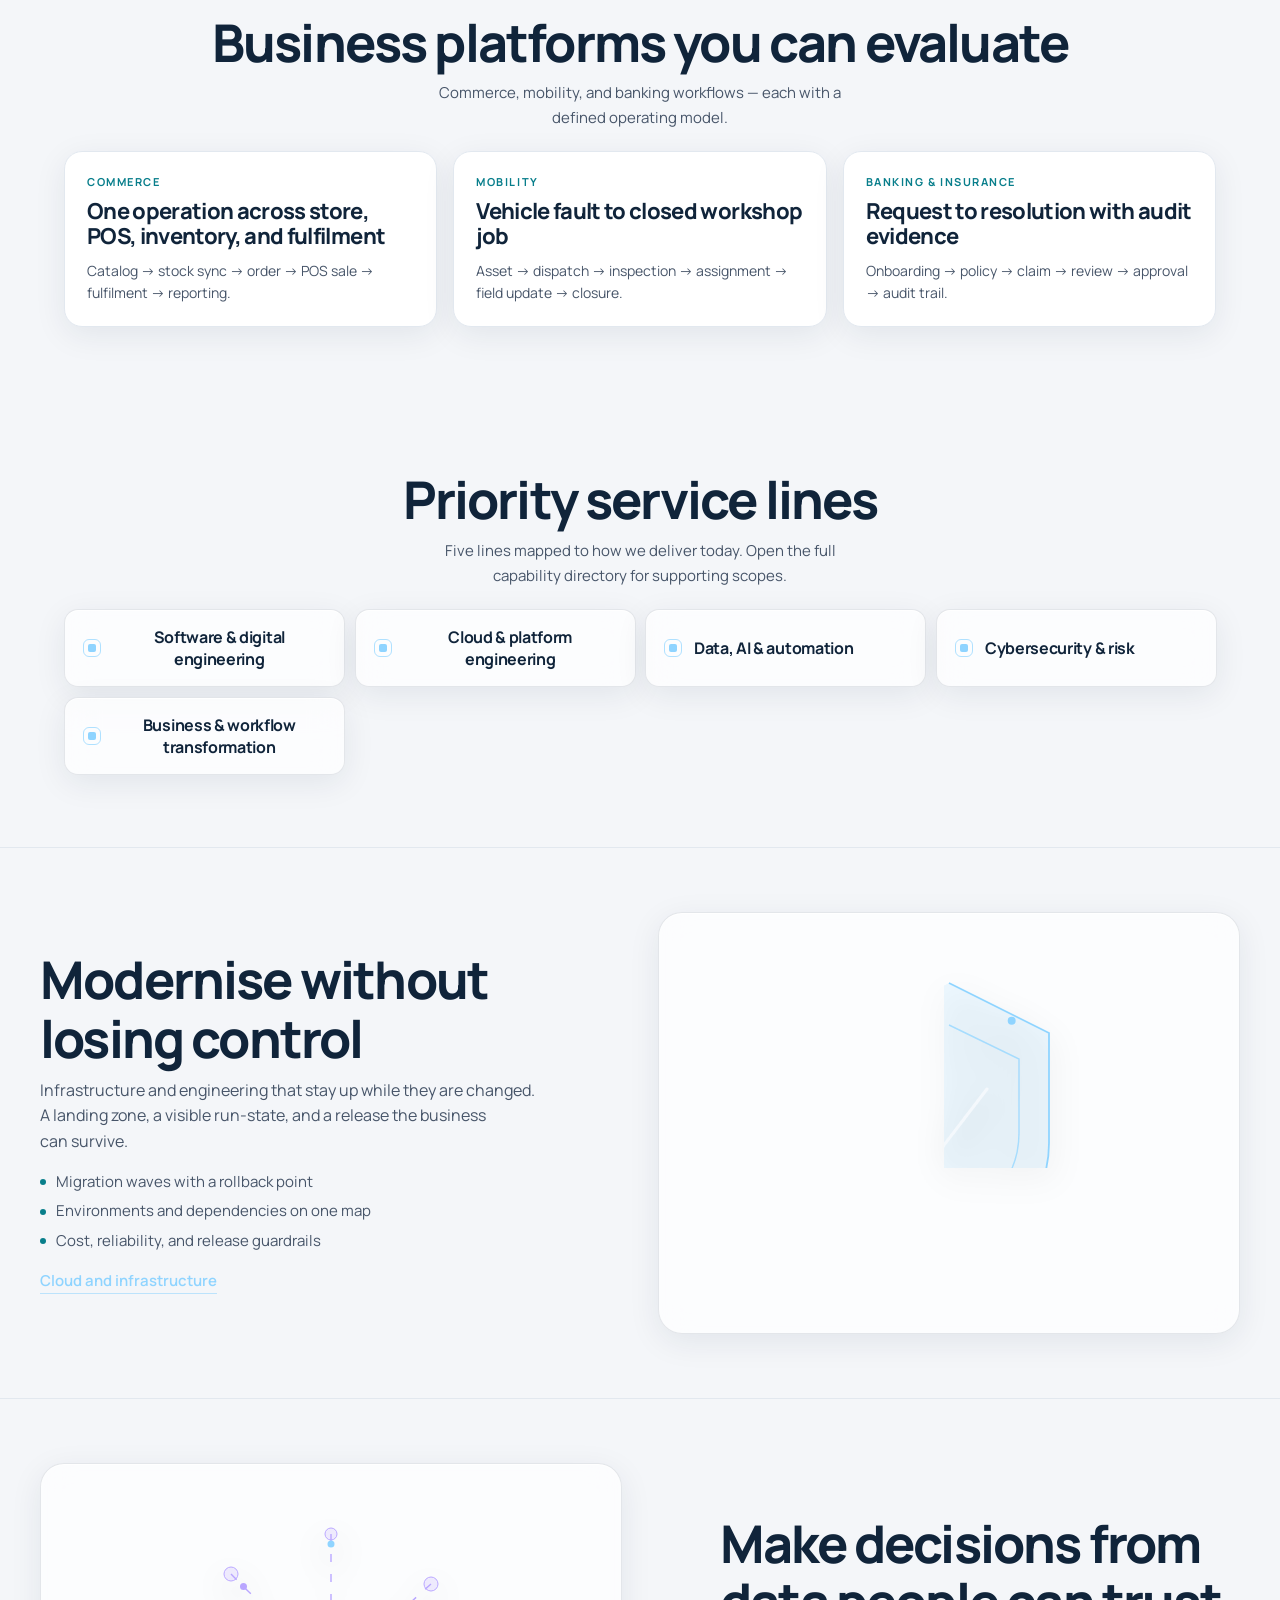
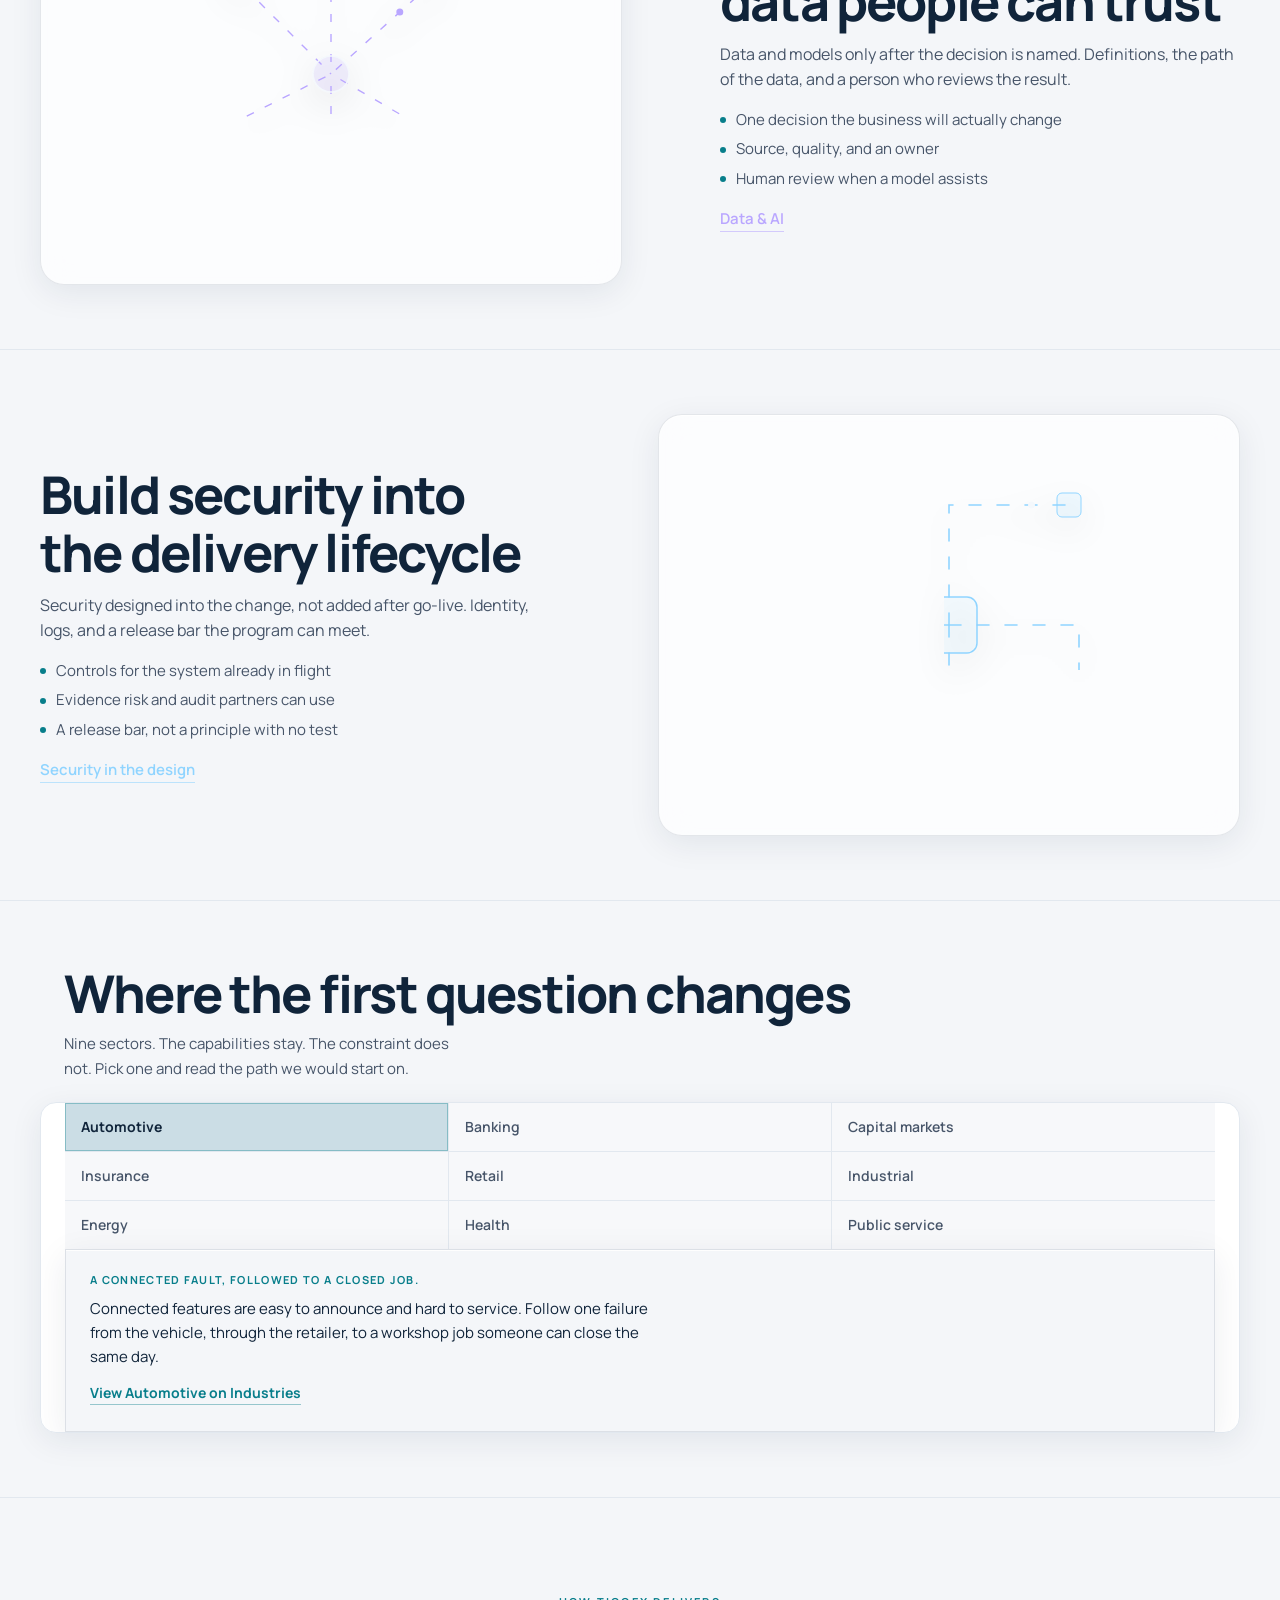
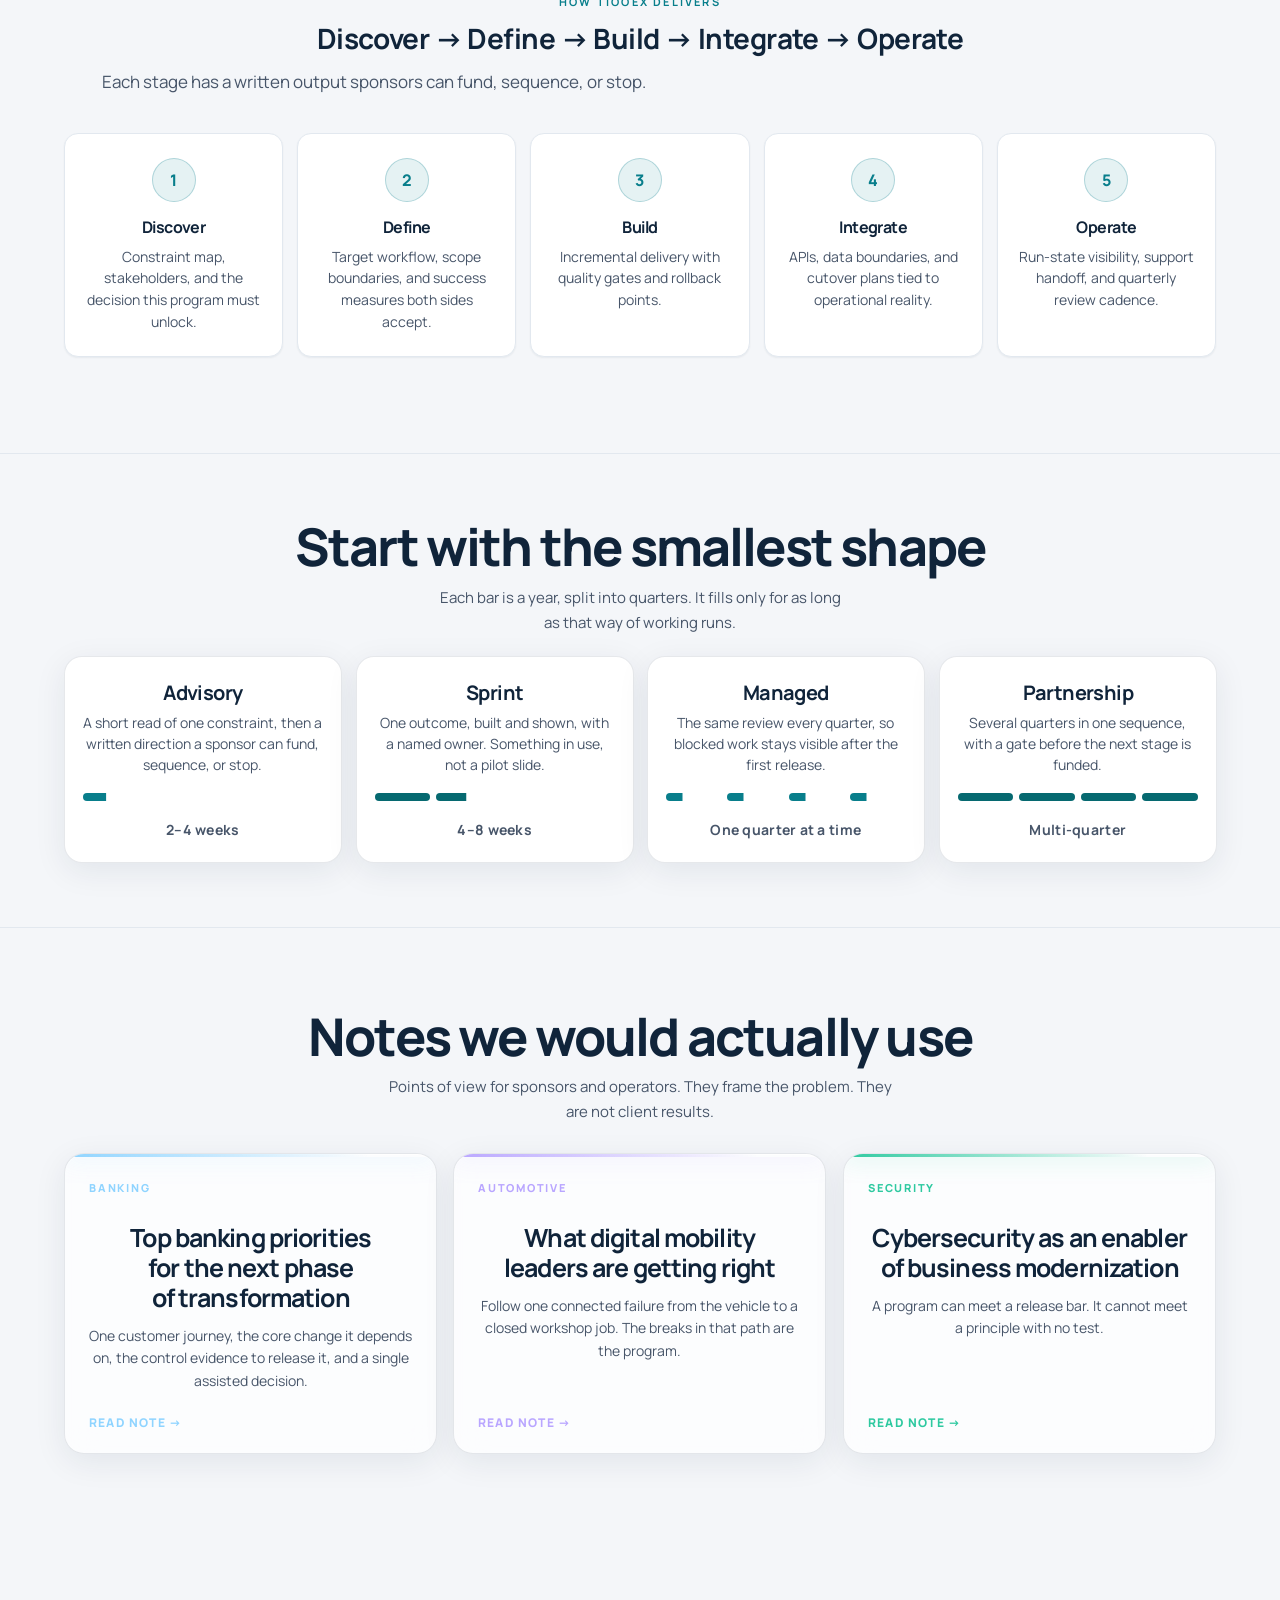
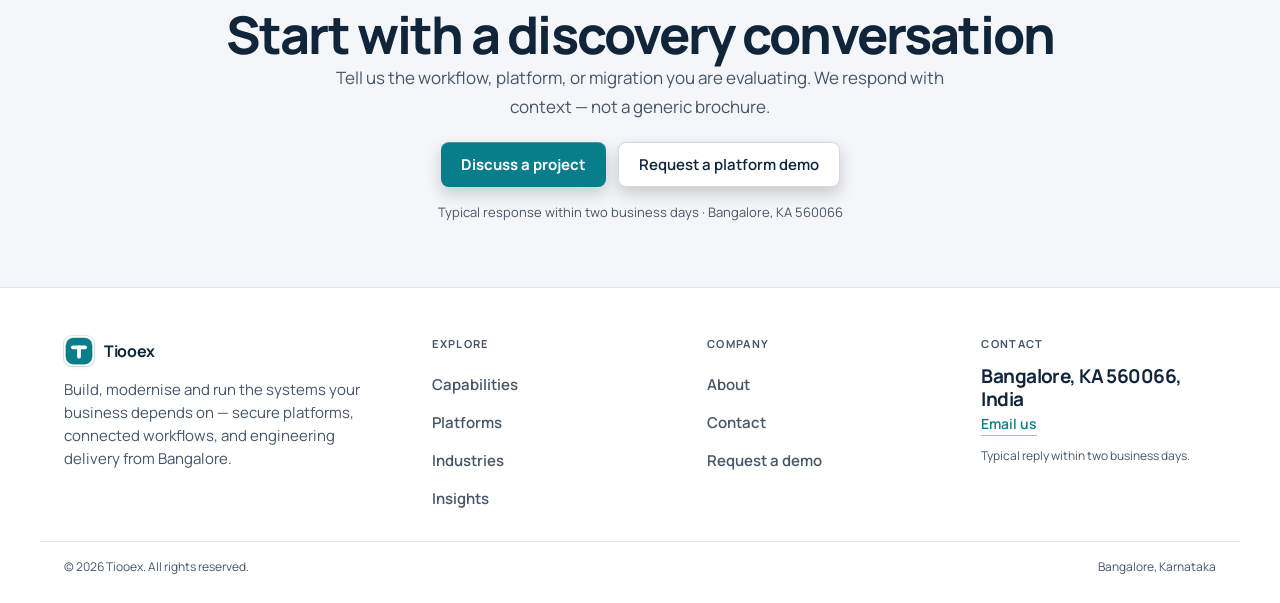
==== commit 7777237f: "Improve Google favicon and site name signals for Tiooex branding. Add 48px favicon assets, root favi" ====
--- a/index.html
+++ b/index.html
@@ -9,6 +9,7 @@
     <meta name="description" content="Tiooex helps businesses engineer secure digital platforms, connect critical workflows, and modernise operations through software engineering, cloud, data, and AI. Bangalore, India.">
     <meta name="keywords" content="Tiooex, enterprise software development, cloud migration, application modernisation, data engineering, cybersecurity, digital platforms, Bangalore">
     <meta name="author" content="Tiooex">
+    <meta name="application-name" content="Tiooex">
     <meta name="robots" content="index, follow">
     <meta name="theme-color" content="#f4f6f9">
     <meta property="og:title" content="Tiooex | Enterprise Software Engineering, Cloud &amp; Digital Platforms">
@@ -27,6 +28,9 @@
     <meta name="twitter:description" content="Engineer secure digital platforms, connect workflows, and modernise operations with Tiooex.">
     <link rel="canonical" href="https://www.tiooex.in/">
     <link rel="sitemap" type="application/xml" title="Sitemap" href="https://www.tiooex.in/sitemap.xml">
+    <link rel="icon" href="favicon.ico" sizes="48x48" type="image/x-icon">
+    <link rel="icon" href="assets/favicon-48.jpg" sizes="48x48" type="image/jpeg">
+    <link rel="icon" href="assets/logo-512.jpg" sizes="512x512" type="image/jpeg">
     <link rel="icon" href="favicon.svg" type="image/svg+xml">
     <link rel="apple-touch-icon" href="assets/logo-512.jpg" sizes="512x512">
     <link rel="manifest" href="site.webmanifest">
@@ -41,7 +45,12 @@
                 "@type": "Organization",
                 "name": "Tiooex",
                 "url": "https://www.tiooex.in/",
-                "logo": "https://www.tiooex.in/assets/logo-512.jpg",
+                "logo": {
+                    "@type": "ImageObject",
+                    "url": "https://www.tiooex.in/assets/logo-512.jpg",
+                    "width": 512,
+                    "height": 512
+                },
                 "image": "https://www.tiooex.in/assets/logo-512.jpg",
                 "description": "Tiooex helps businesses engineer secure digital platforms, connect critical workflows, and modernise operations through software engineering, cloud, data, and AI.",
                 "address": {
@@ -58,7 +67,16 @@
                 "name": "Tiooex",
                 "url": "https://www.tiooex.in/",
                 "description": "Enterprise software engineering, cloud, data, AI, and business platforms. Bangalore, KA 560066.",
-                "publisher": { "@type": "Organization", "name": "Tiooex" }
+                "publisher": {
+                    "@type": "Organization",
+                    "name": "Tiooex",
+                    "logo": {
+                        "@type": "ImageObject",
+                        "url": "https://www.tiooex.in/assets/logo-512.jpg",
+                        "width": 512,
+                        "height": 512
+                    }
+                }
             }
         ]
     }
--- a/styles.css
+++ b/styles.css
@@ -1666,6 +1666,13 @@
     flex:none;
     display:block;
     object-fit:contain;
+    border-radius:8px;
+}
+[data-theme="light"] .logo-mark{
+    box-shadow:0 1px 3px rgba(16,36,58,.12), 0 0 0 1px rgba(8,126,139,.14);
+}
+[data-theme="dark"] .logo-mark{
+    box-shadow:0 0 0 1px rgba(58,171,158,.18);
 }
 .nav-search{
     display:inline-flex;align-items:center;gap:10px;
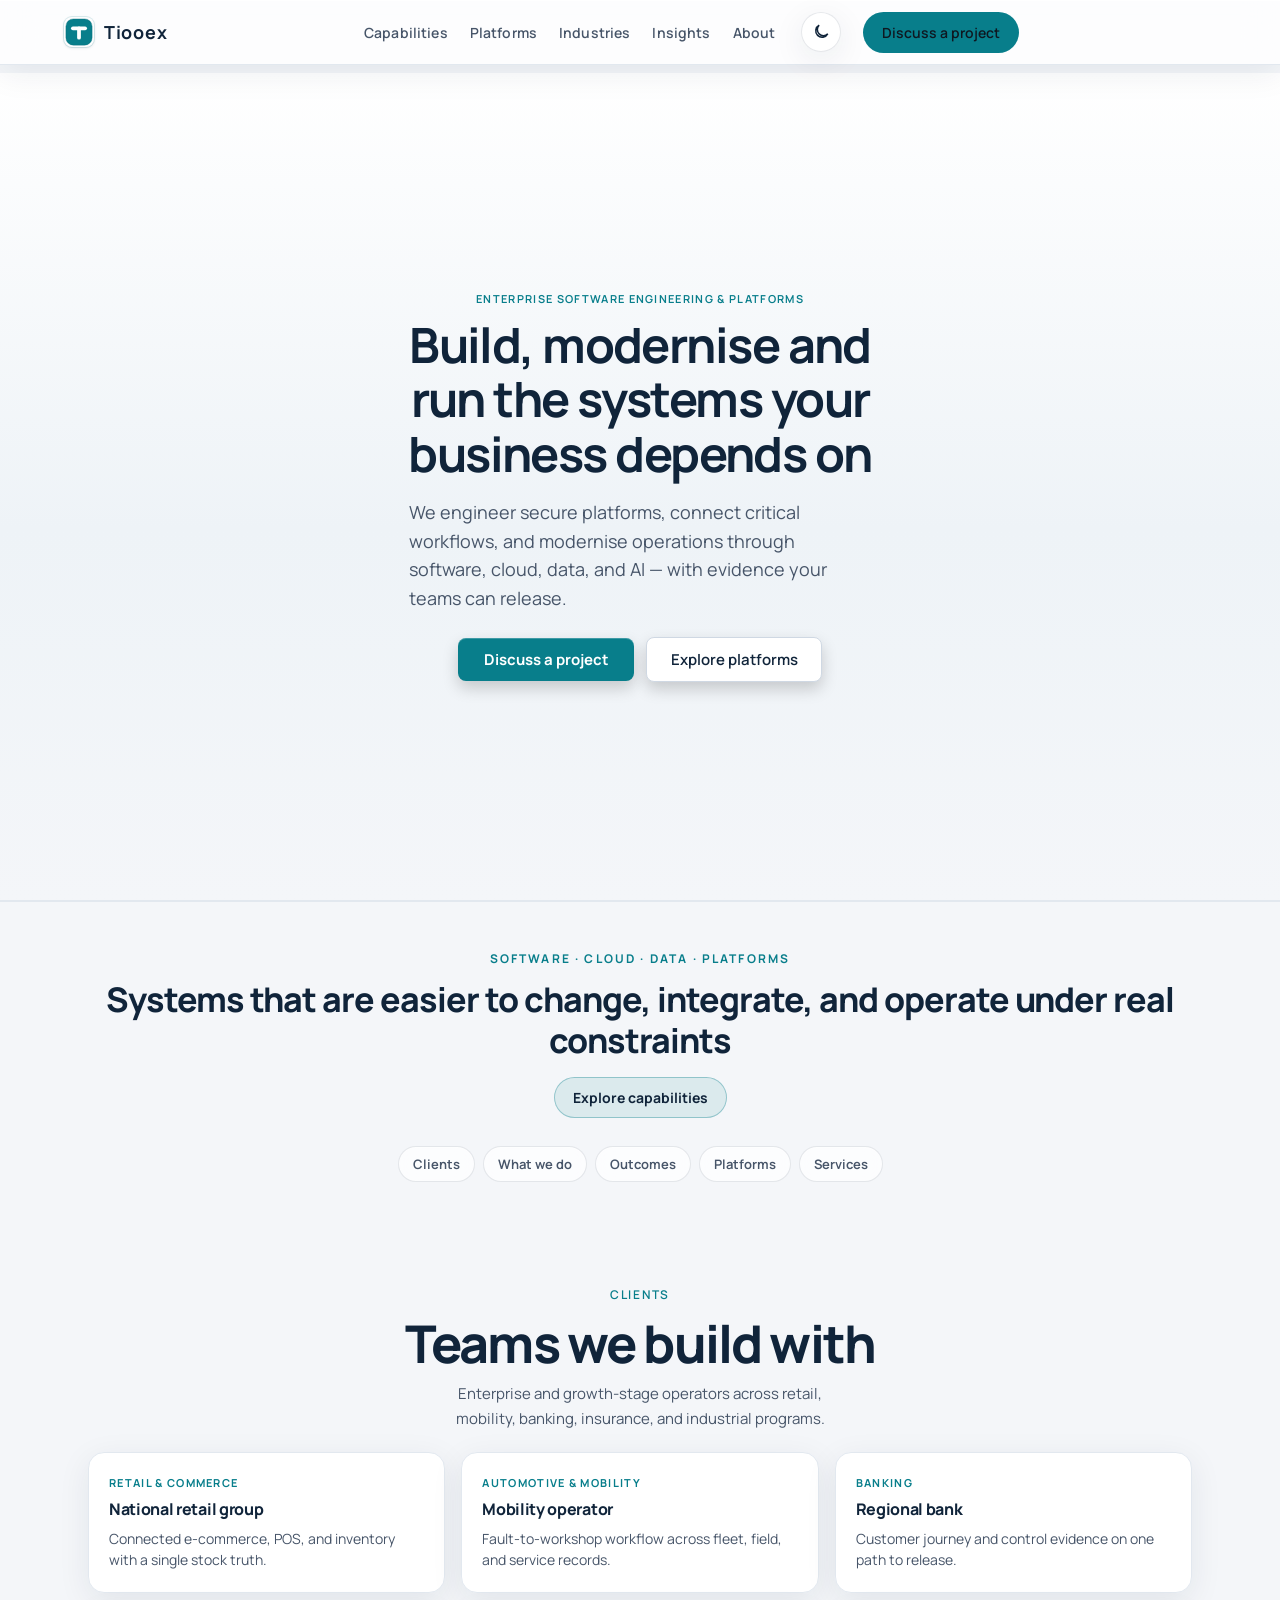
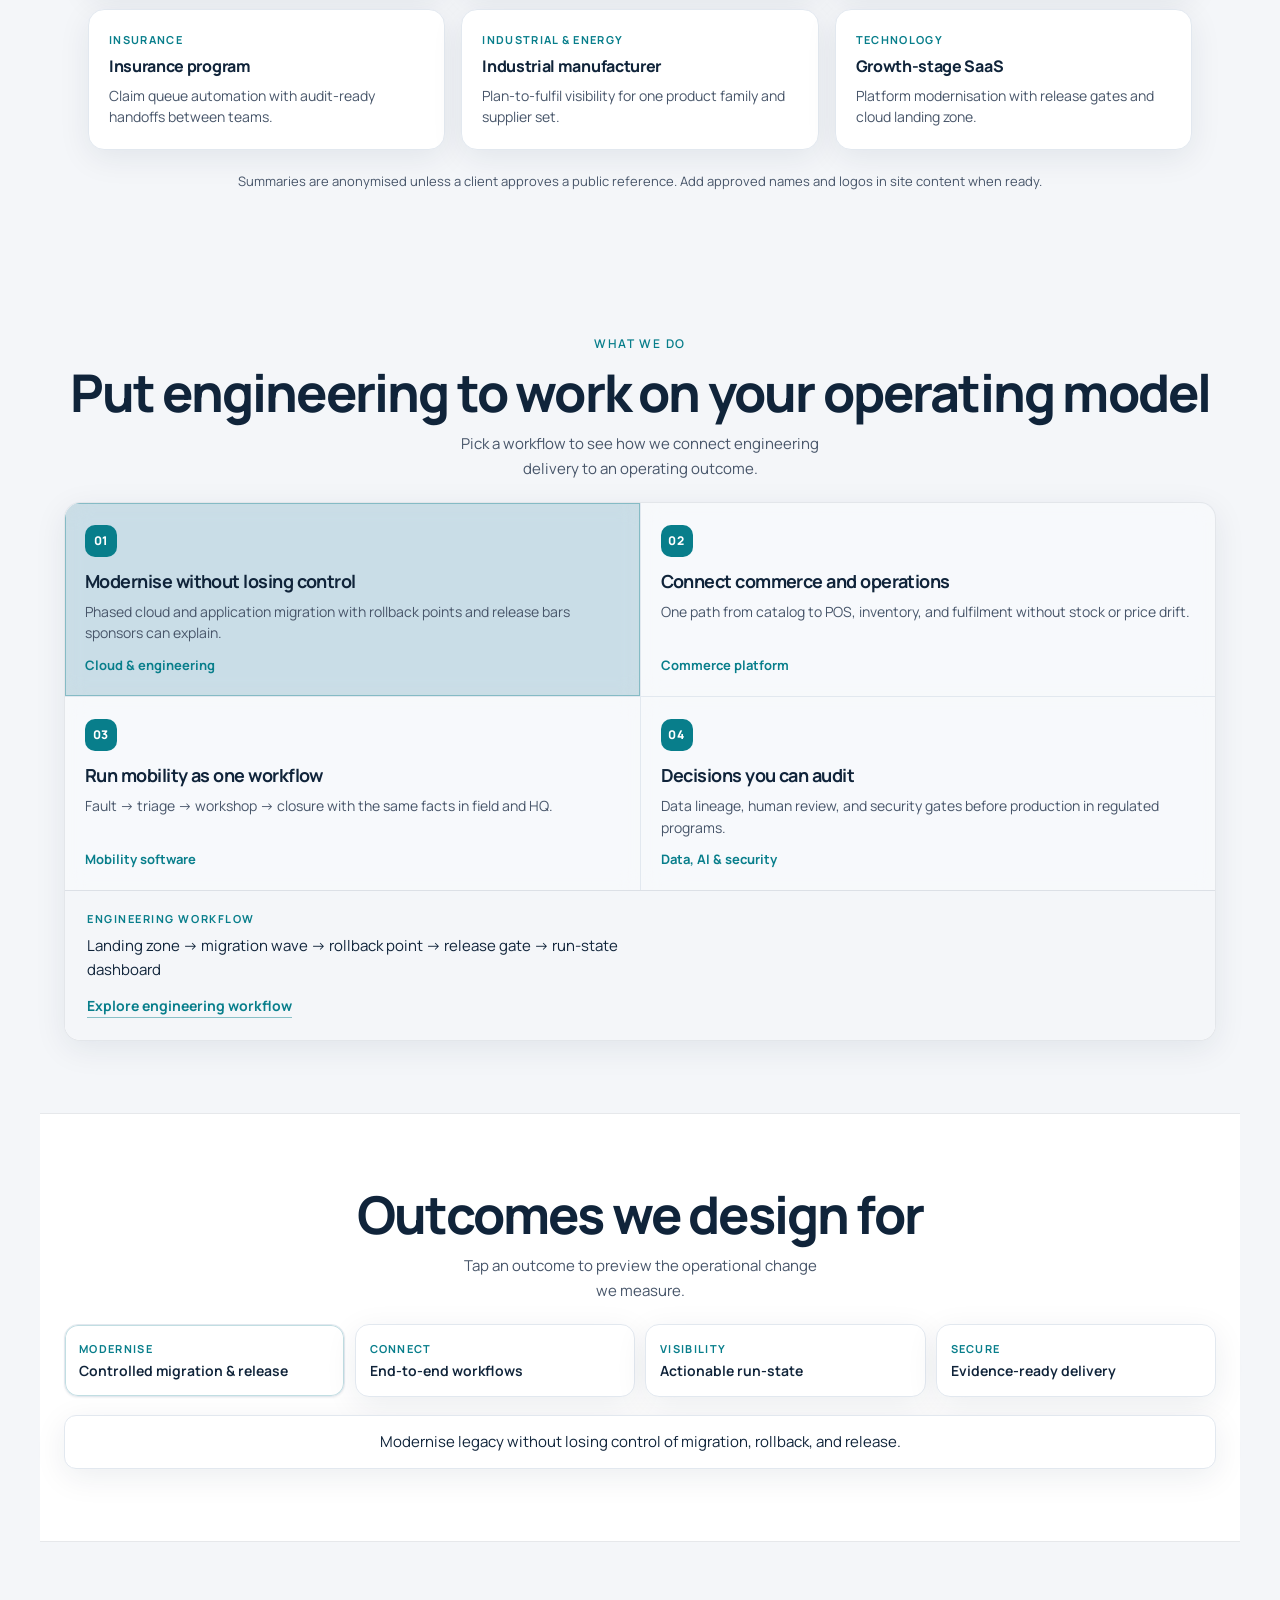
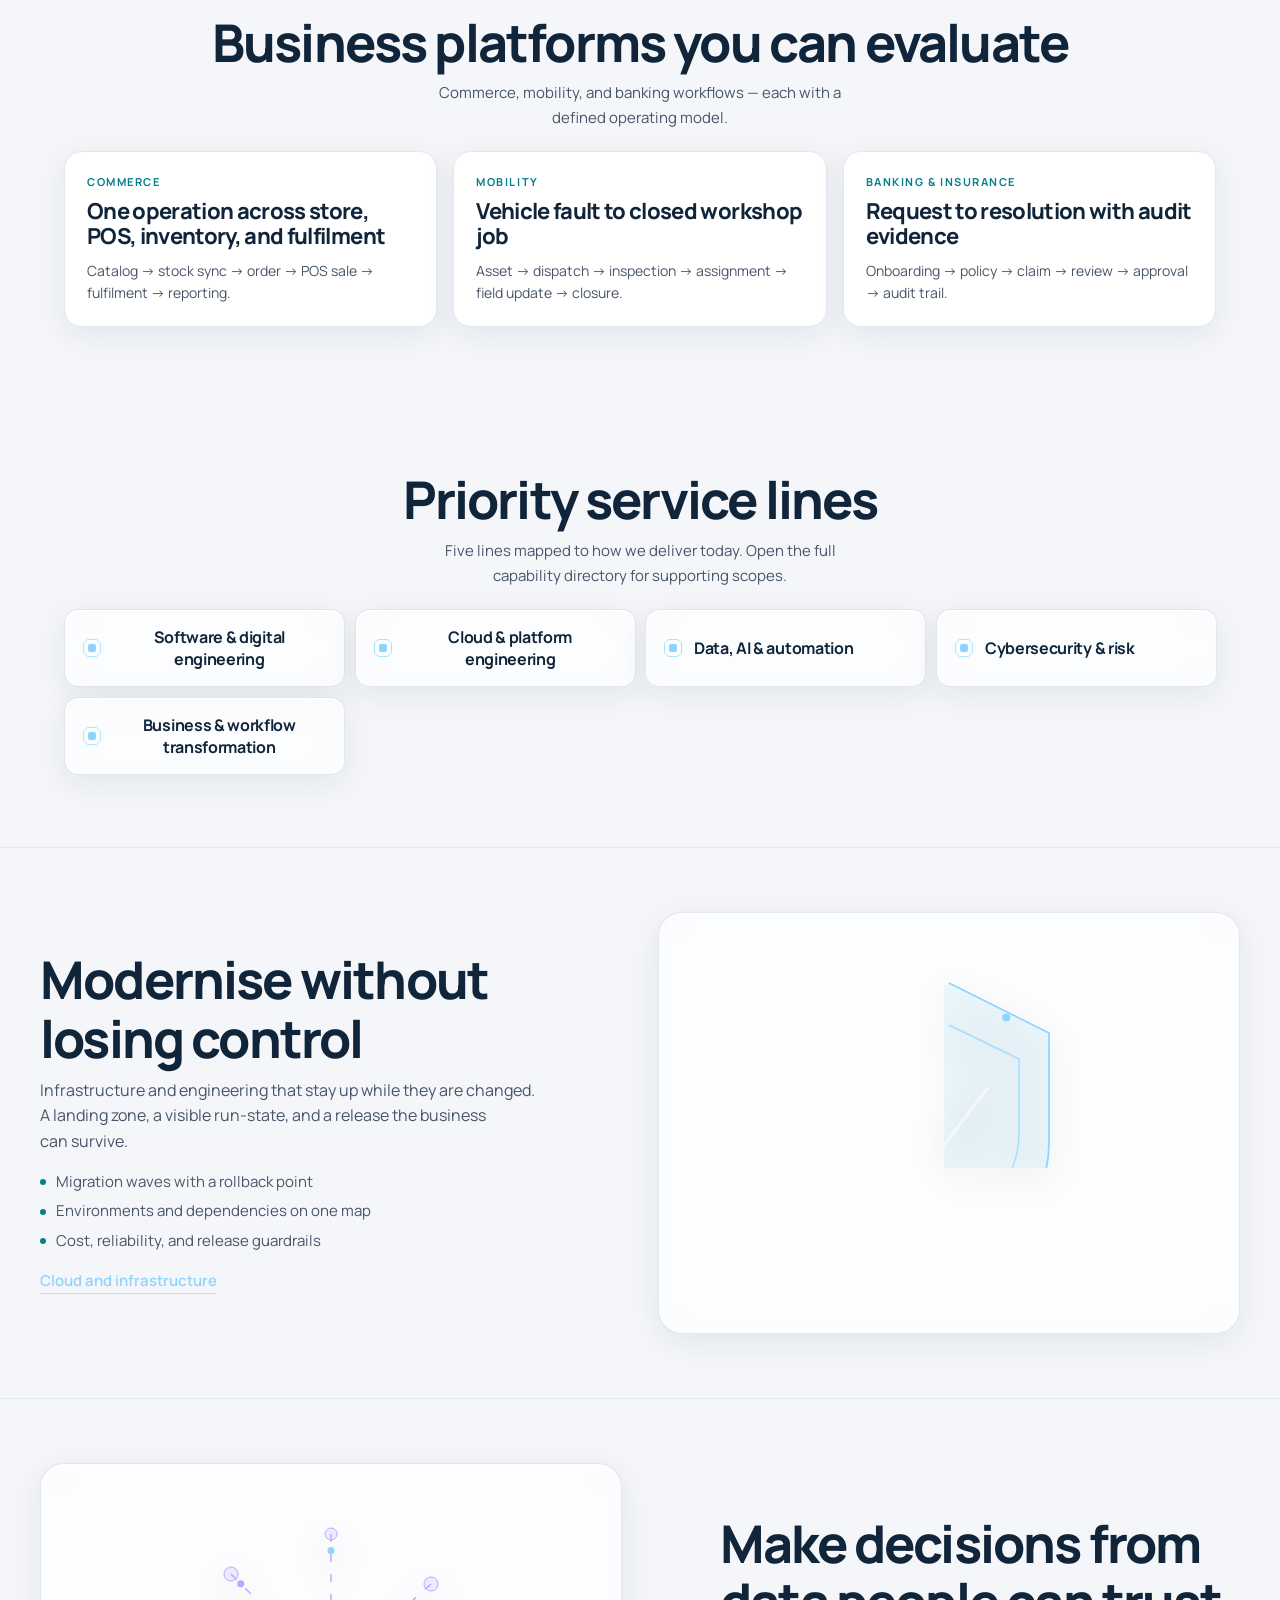
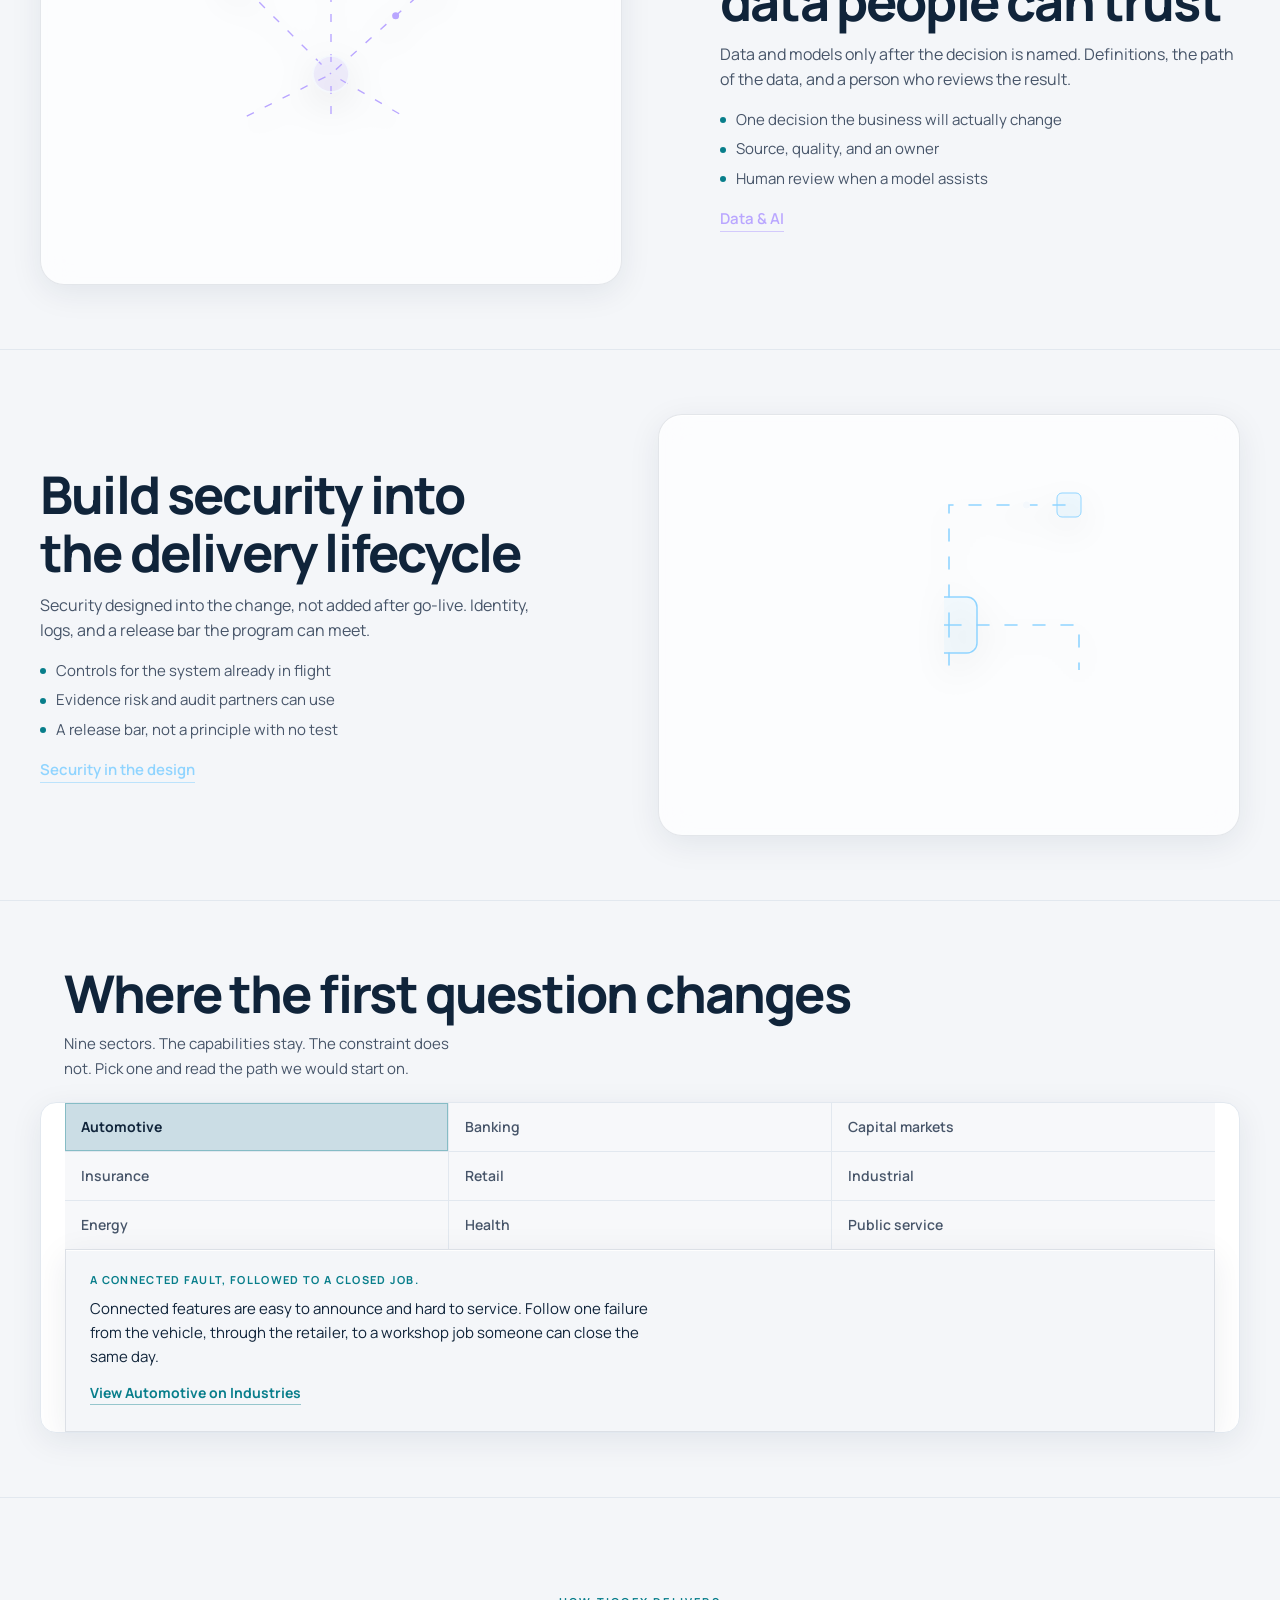
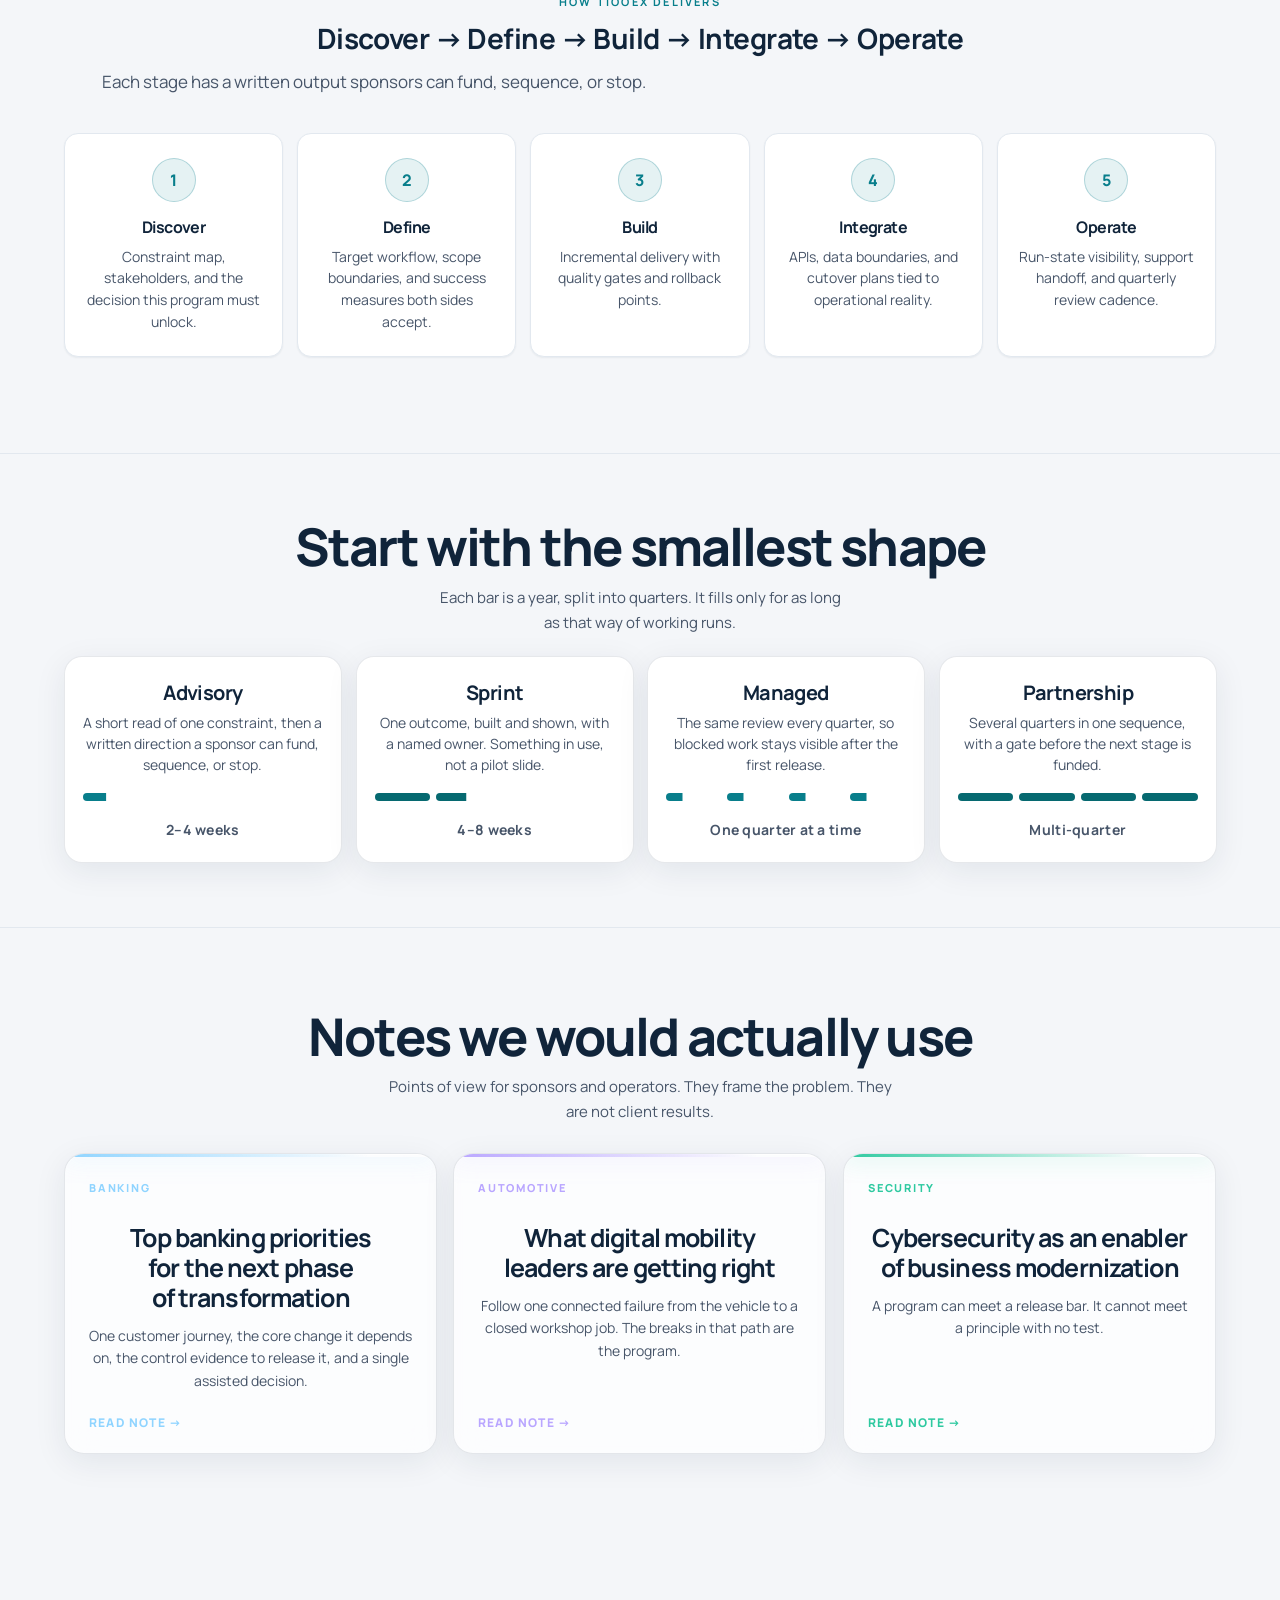
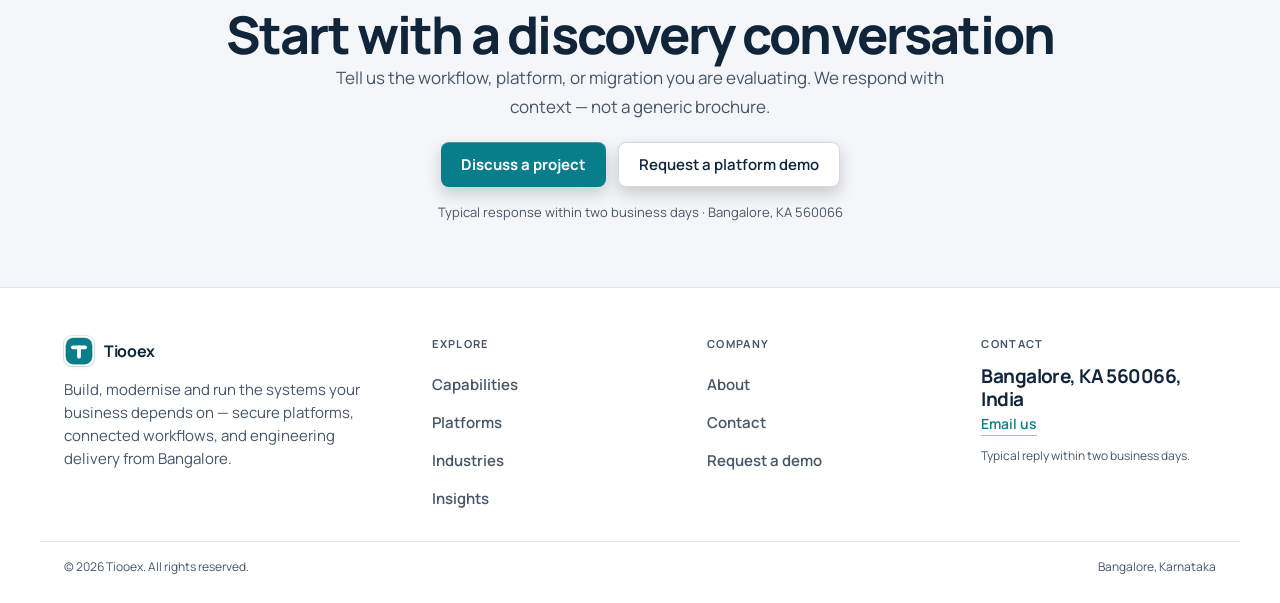
==== commit 6b5f2523: "Use extensionless internal links while keeping root .html pages. Revert folder-based URLs, update na" ====
--- a/index.html
+++ b/index.html
@@ -1,4 +1,4 @@
-<!DOCTYPE html>
+﻿<!DOCTYPE html>
 <html lang="en">
 <head>
     <meta charset="UTF-8">
@@ -100,8 +100,8 @@
                 <h1 class="hero-title hero-title-plain">Build, modernise and run the systems your business depends on</h1>
                 <p class="hero-sub">We engineer secure platforms, connect critical workflows, and modernise operations through software, cloud, data, and AI — with evidence your teams can release.</p>
                 <div class="hero-actions">
-                    <a class="btn btn-primary" href="contact.html" data-track="hero_primary_cta">Discuss a project</a>
-                    <a class="btn btn-secondary" href="platforms.html">Explore platforms</a>
+                    <a class="btn btn-primary" href="contact" data-track="hero_primary_cta">Discuss a project</a>
+                    <a class="btn btn-secondary" href="platforms">Explore platforms</a>
                 </div>
             </div>
         </section>
@@ -111,7 +111,7 @@
         <section class="post-hero-bridge" id="line">
             <p class="bridge-kicker">Software · Cloud · Data · Platforms</p>
             <h2>Systems that are easier to change, integrate, and operate under real constraints</h2>
-            <a class="bridge-link" href="products.html">Explore capabilities</a>
+            <a class="bridge-link" href="products">Explore capabilities</a>
         </section>
 
         <nav class="post-hero-jump reveal" aria-label="Jump to section">
@@ -168,7 +168,7 @@
                 <div class="use-stage" aria-live="polite">
                     <p class="use-stage-kicker" id="use-stage-kicker">Selected workflow</p>
                     <p class="use-stage-line" id="use-stage-line">Landing zone → migration wave → rollback point → release gate → run-state dashboard</p>
-                    <a class="use-stage-link" id="use-stage-link" href="products.html#cloud">Open capability detail</a>
+                    <a class="use-stage-link" id="use-stage-link" href="products#cloud">Open capability detail</a>
                 </div>
             </div>
         </section>
@@ -195,17 +195,17 @@
                 <p class="section-lead">Commerce, mobility, and banking workflows — each with a defined operating model.</p>
             </header>
             <div class="preview-grid reveal">
-                <a class="preview-card" href="platforms.html#commerce">
+                <a class="preview-card" href="platforms#commerce">
                     <span>Commerce</span>
                     <h3>One operation across store, POS, inventory, and fulfilment</h3>
                     <p>Catalog → stock sync → order → POS sale → fulfilment → reporting.</p>
                 </a>
-                <a class="preview-card" href="platforms.html#mobility">
+                <a class="preview-card" href="platforms#mobility">
                     <span>Mobility</span>
                     <h3>Vehicle fault to closed workshop job</h3>
                     <p>Asset → dispatch → inspection → assignment → field update → closure.</p>
                 </a>
-                <a class="preview-card" href="platforms.html#banking">
+                <a class="preview-card" href="platforms#banking">
                     <span>Banking &amp; insurance</span>
                     <h3>Request to resolution with audit evidence</h3>
                     <p>Onboarding → policy → claim → review → approval → audit trail.</p>
@@ -219,11 +219,11 @@
                 <p class="section-lead">Five lines mapped to how we deliver today. Open the full capability directory for supporting scopes.</p>
             </header>
             <nav class="cap-board cap-board--interactive reveal" aria-label="Priority services">
-                <a href="products.html#digital-engineering"><i aria-hidden="true"></i>Software &amp; digital engineering</a>
-                <a href="products.html#cloud"><i aria-hidden="true"></i>Cloud &amp; platform engineering</a>
-                <a href="products.html#data-ai"><i aria-hidden="true"></i>Data, AI &amp; automation</a>
-                <a href="products.html#cybersecurity"><i aria-hidden="true"></i>Cybersecurity &amp; risk</a>
-                <a href="products.html#strategy"><i aria-hidden="true"></i>Business &amp; workflow transformation</a>
+                <a href="products#digital-engineering"><i aria-hidden="true"></i>Software &amp; digital engineering</a>
+                <a href="products#cloud"><i aria-hidden="true"></i>Cloud &amp; platform engineering</a>
+                <a href="products#data-ai"><i aria-hidden="true"></i>Data, AI &amp; automation</a>
+                <a href="products#cybersecurity"><i aria-hidden="true"></i>Cybersecurity &amp; risk</a>
+                <a href="products#strategy"><i aria-hidden="true"></i>Business &amp; workflow transformation</a>
             </nav>
         </section>
         </div>
@@ -238,7 +238,7 @@
                         <li>Environments and dependencies on one map</li>
                         <li>Cost, reliability, and release guardrails</li>
                     </ul>
-                    <a class="swap-link" href="products.html#cloud">Cloud and infrastructure</a>
+                    <a class="swap-link" href="products#cloud">Cloud and infrastructure</a>
                 </div>
                 <div class="swap-visual reveal">
                     <svg viewBox="0 0 520 420" class="anim-svg">
@@ -261,7 +261,7 @@
                         <li>Source, quality, and an owner</li>
                         <li>Human review when a model assists</li>
                     </ul>
-                    <a class="swap-link" href="products.html#data-ai">Data &amp; AI</a>
+                    <a class="swap-link" href="products#data-ai">Data &amp; AI</a>
                 </div>
                 <div class="swap-visual reveal">
                     <svg viewBox="0 0 520 420" class="anim-svg">
@@ -292,7 +292,7 @@
                         <li>Evidence risk and audit partners can use</li>
                         <li>A release bar, not a principle with no test</li>
                     </ul>
-                    <a class="swap-link" href="products.html#cybersecurity">Security in the design</a>
+                    <a class="swap-link" href="products#cybersecurity">Security in the design</a>
                 </div>
                 <div class="swap-visual reveal">
                     <svg viewBox="0 0 520 420" class="anim-svg">
@@ -320,20 +320,20 @@
             </header>
             <div class="sector-shell reveal" data-sector-panel>
                 <div class="sector-grid" role="group" aria-label="Industries">
-                    <button type="button" class="sector-chip" data-pick="automotive" data-line="A connected fault, followed to a closed job." data-note="Connected features are easy to announce and hard to service. Follow one failure from the vehicle, through the retailer, to a workshop job someone can close the same day." data-href="services.html#automotive" aria-pressed="true">Automotive</button>
-                    <button type="button" class="sector-chip" data-pick="banking" data-line="One customer journey. Shared facts." data-note="Channel, core, and risk often run as separate programs. The work that holds is one journey whose failure cost is known, with the same facts for the customer, the control function, and the product owner." data-href="services.html#banking" aria-pressed="false">Banking</button>
-                    <button type="button" class="sector-chip" data-pick="markets" data-line="Request, book, and risk on one path." data-note="The core is rarely one system. It is the path from a client request to booking, risk, and reporting. Count the manual bridges before selecting another platform." data-href="services.html#capital-markets" aria-pressed="false">Capital markets</button>
-                    <button type="button" class="sector-chip" data-pick="insurance" data-line="The claim queue, not another portal." data-note="A portal in front of the same handoffs keeps the queue. Start with the claim type that costs the most, and the evidence two teams currently do not trust." data-href="services.html#insurance" aria-pressed="false">Insurance</button>
-                    <button type="button" class="sector-chip" data-pick="retail" data-line="From intent to a completed order." data-note="The channel and the order system disagree more often than the campaign does. Follow one order from intent to cash, and fix where price, stock, or eligibility is still manual." data-href="services.html#retail" aria-pressed="false">Retail</button>
-                    <button type="button" class="sector-chip" data-pick="industrial" data-line="The decision that waits on the floor." data-note="Planning and the line often work from different pictures of demand and inventory. One product family, its suppliers, and the weekly decision that is currently late." data-href="services.html#industrial" aria-pressed="false">Industrial</button>
-                    <button type="button" class="sector-chip" data-pick="energy" data-line="Field work and the control room, same day." data-note="The field and the control room should not wait on a status meeting. One job type that can be seen, assigned, and closed with the same facts in both places." data-href="services.html#energy" aria-pressed="false">Energy</button>
-                    <button type="button" class="sector-chip" data-pick="health" data-line="The handoff that arrives late." data-note="Handoffs fail when the next team receives the case after the decision window. Map one handoff that is routinely late, and the record both sides will actually use." data-href="services.html#health" aria-pressed="false">Health</button>
-                    <button type="button" class="sector-chip" data-pick="public" data-line="Access that still works on a bad day." data-note="A service that only works for the expected case fails the people who need it most. Design the access path, the exception, and the evidence that remains when the usual route is down." data-href="services.html#public-service" aria-pressed="false">Public service</button>
+                    <button type="button" class="sector-chip" data-pick="automotive" data-line="A connected fault, followed to a closed job." data-note="Connected features are easy to announce and hard to service. Follow one failure from the vehicle, through the retailer, to a workshop job someone can close the same day." data-href="services#automotive" aria-pressed="true">Automotive</button>
+                    <button type="button" class="sector-chip" data-pick="banking" data-line="One customer journey. Shared facts." data-note="Channel, core, and risk often run as separate programs. The work that holds is one journey whose failure cost is known, with the same facts for the customer, the control function, and the product owner." data-href="services#banking" aria-pressed="false">Banking</button>
+                    <button type="button" class="sector-chip" data-pick="markets" data-line="Request, book, and risk on one path." data-note="The core is rarely one system. It is the path from a client request to booking, risk, and reporting. Count the manual bridges before selecting another platform." data-href="services#capital-markets" aria-pressed="false">Capital markets</button>
+                    <button type="button" class="sector-chip" data-pick="insurance" data-line="The claim queue, not another portal." data-note="A portal in front of the same handoffs keeps the queue. Start with the claim type that costs the most, and the evidence two teams currently do not trust." data-href="services#insurance" aria-pressed="false">Insurance</button>
+                    <button type="button" class="sector-chip" data-pick="retail" data-line="From intent to a completed order." data-note="The channel and the order system disagree more often than the campaign does. Follow one order from intent to cash, and fix where price, stock, or eligibility is still manual." data-href="services#retail" aria-pressed="false">Retail</button>
+                    <button type="button" class="sector-chip" data-pick="industrial" data-line="The decision that waits on the floor." data-note="Planning and the line often work from different pictures of demand and inventory. One product family, its suppliers, and the weekly decision that is currently late." data-href="services#industrial" aria-pressed="false">Industrial</button>
+                    <button type="button" class="sector-chip" data-pick="energy" data-line="Field work and the control room, same day." data-note="The field and the control room should not wait on a status meeting. One job type that can be seen, assigned, and closed with the same facts in both places." data-href="services#energy" aria-pressed="false">Energy</button>
+                    <button type="button" class="sector-chip" data-pick="health" data-line="The handoff that arrives late." data-note="Handoffs fail when the next team receives the case after the decision window. Map one handoff that is routinely late, and the record both sides will actually use." data-href="services#health" aria-pressed="false">Health</button>
+                    <button type="button" class="sector-chip" data-pick="public" data-line="Access that still works on a bad day." data-note="A service that only works for the expected case fails the people who need it most. Design the access path, the exception, and the evidence that remains when the usual route is down." data-href="services#public-service" aria-pressed="false">Public service</button>
                 </div>
                 <div class="sector-stage" aria-live="polite">
                     <p class="sector-stage-kicker" id="scene-line">A connected fault, followed to a closed job.</p>
                     <p class="sector-stage-note" id="scene-note">Connected features are easy to announce and hard to service. Follow one failure from the vehicle, through the retailer, to a workshop job someone can close the same day.</p>
-                    <a class="sector-stage-link" id="scene-more" href="services.html#automotive">View Automotive on Industries</a>
+                    <a class="sector-stage-link" id="scene-more" href="services#automotive">View Automotive on Industries</a>
                 </div>
             </div>
         </section>
@@ -392,17 +392,17 @@
                 <p class="section-lead">Points of view for sponsors and operators. They frame the problem. They are not client results.</p>
             </header>
             <div class="note-list">
-                <a href="blogs.html#banking-priorities">
+                <a href="blogs#banking-priorities">
                     <span>Banking</span>
                     <strong>Top banking priorities for the next phase of transformation</strong>
                     <p>One customer journey, the core change it depends on, the control evidence to release it, and a single assisted decision.</p>
                 </a>
-                <a href="blogs.html#digital-mobility">
+                <a href="blogs#digital-mobility">
                     <span>Automotive</span>
                     <strong>What digital mobility leaders are getting right</strong>
                     <p>Follow one connected failure from the vehicle to a closed workshop job. The breaks in that path are the program.</p>
                 </a>
-                <a href="blogs.html#cybersecurity-enabler">
+                <a href="blogs#cybersecurity-enabler">
                     <span>Security</span>
                     <strong>Cybersecurity as an enabler of business modernization</strong>
                     <p>A program can meet a release bar. It cannot meet a principle with no test.</p>
@@ -414,8 +414,8 @@
             <h2>Start with a discovery conversation</h2>
             <p class="section-lead">Tell us the workflow, platform, or migration you are evaluating. We respond with context — not a generic brochure.</p>
             <div class="hero-actions" style="justify-content:center;margin-top:20px">
-                <a class="btn btn-primary" href="contact.html">Discuss a project</a>
-                <a class="btn btn-secondary" href="contact.html?route=demo">Request a platform demo</a>
+                <a class="btn btn-primary" href="contact">Discuss a project</a>
+                <a class="btn btn-secondary" href="contact?route=demo">Request a platform demo</a>
             </div>
             <p class="form-note" style="margin-top:16px">Typical response within two business days · Bangalore, KA 560066</p>
         </section>
